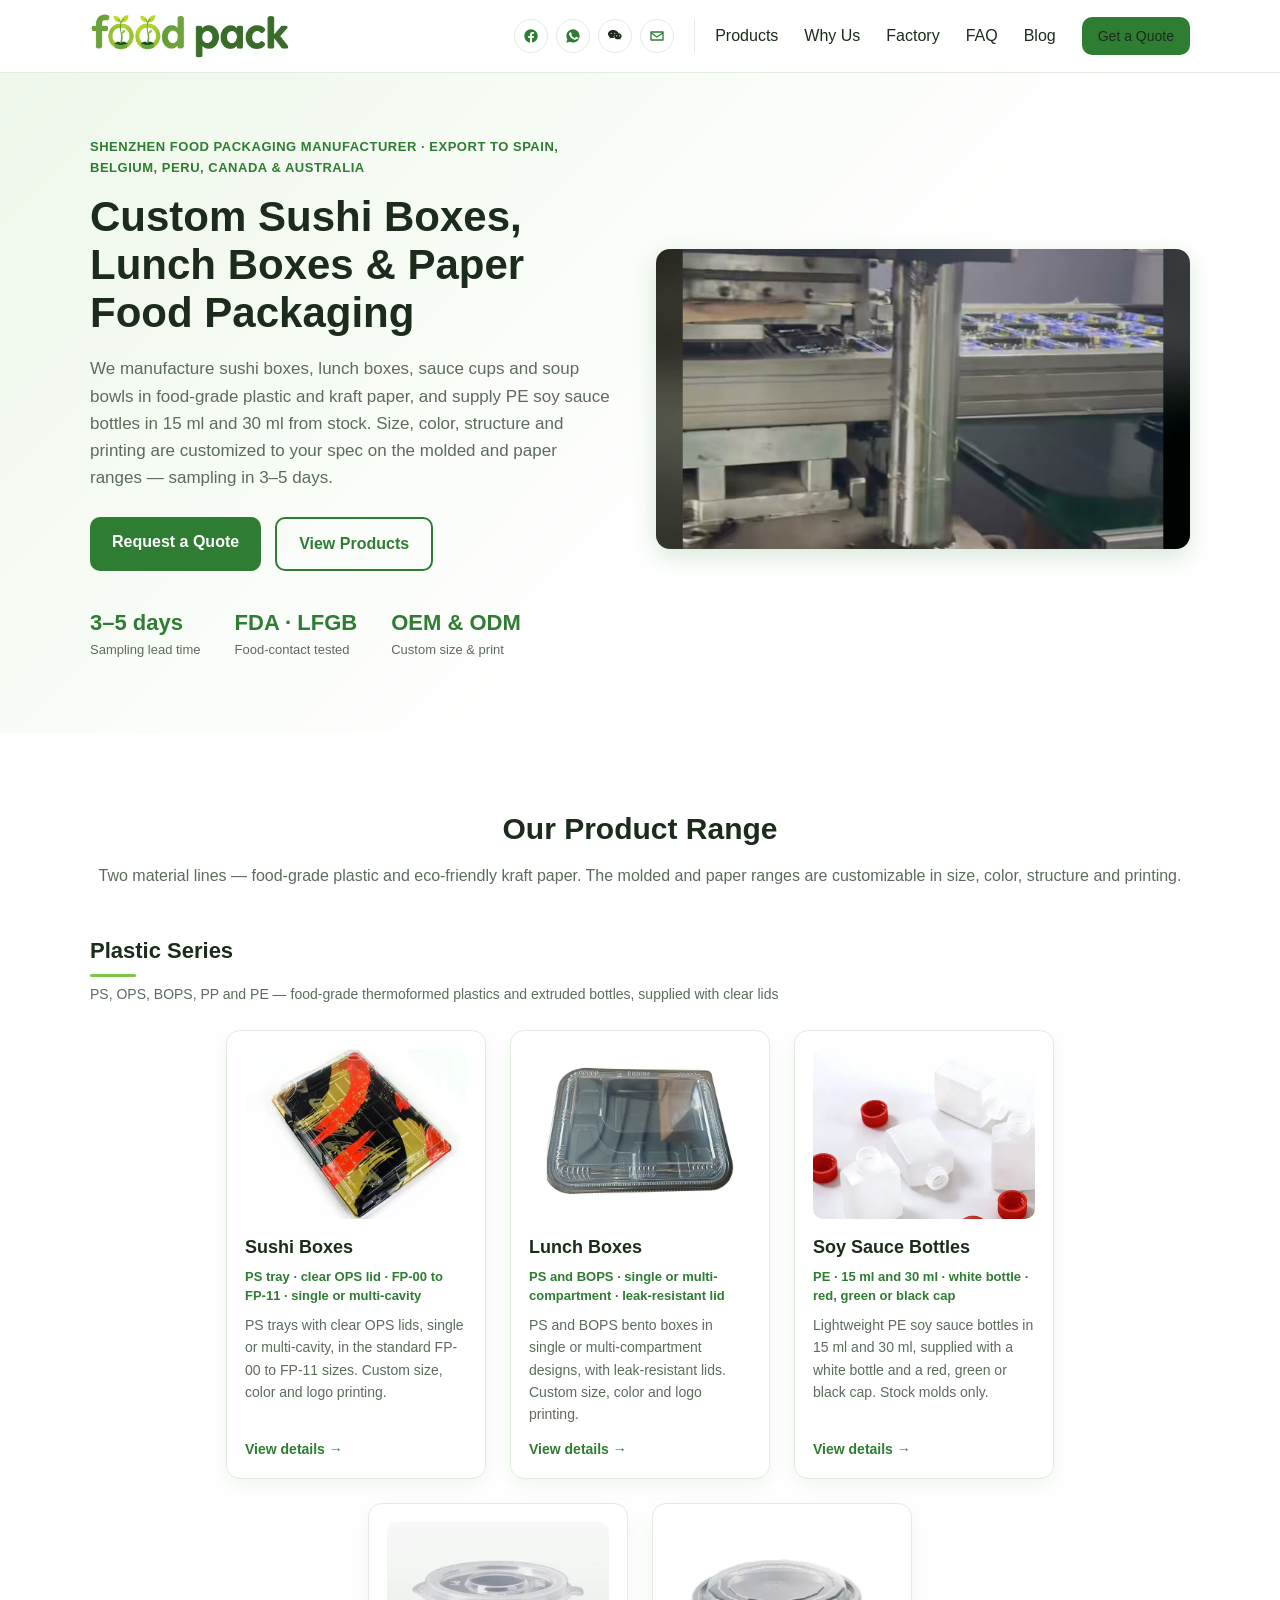
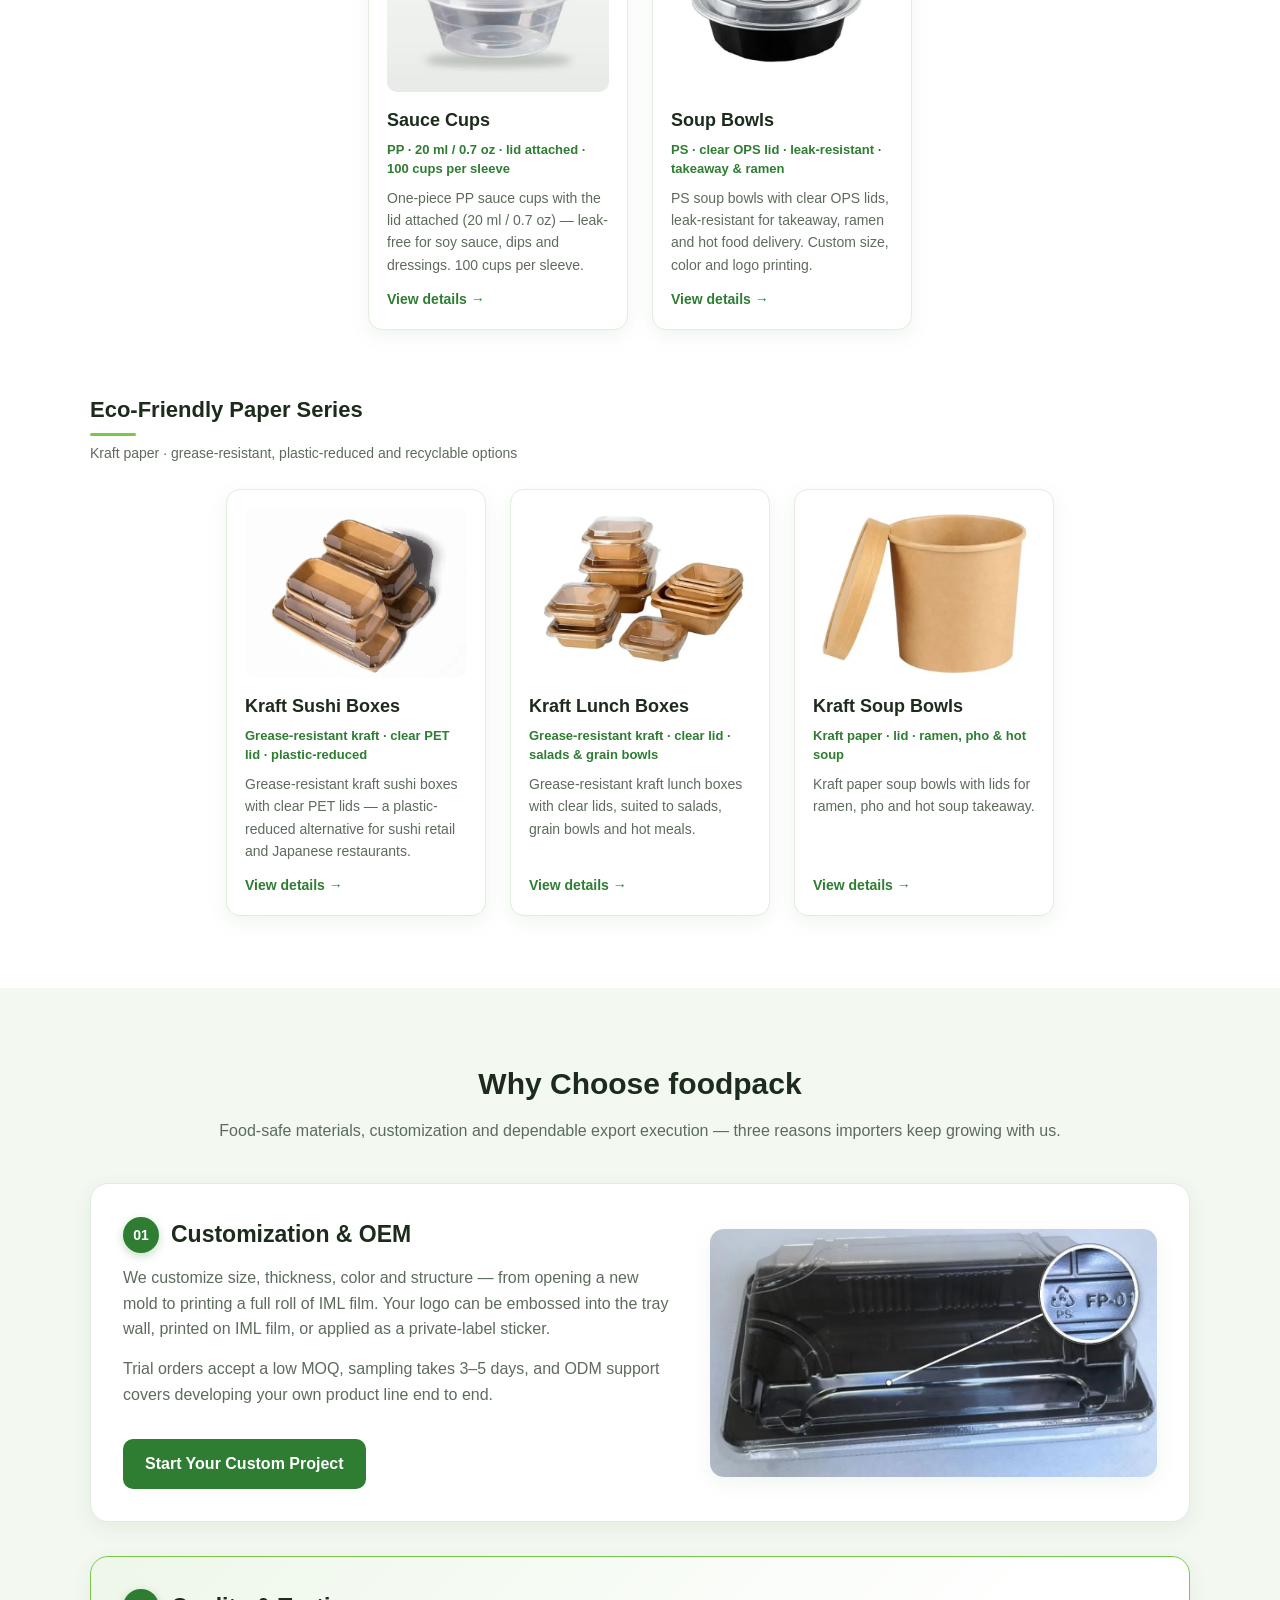
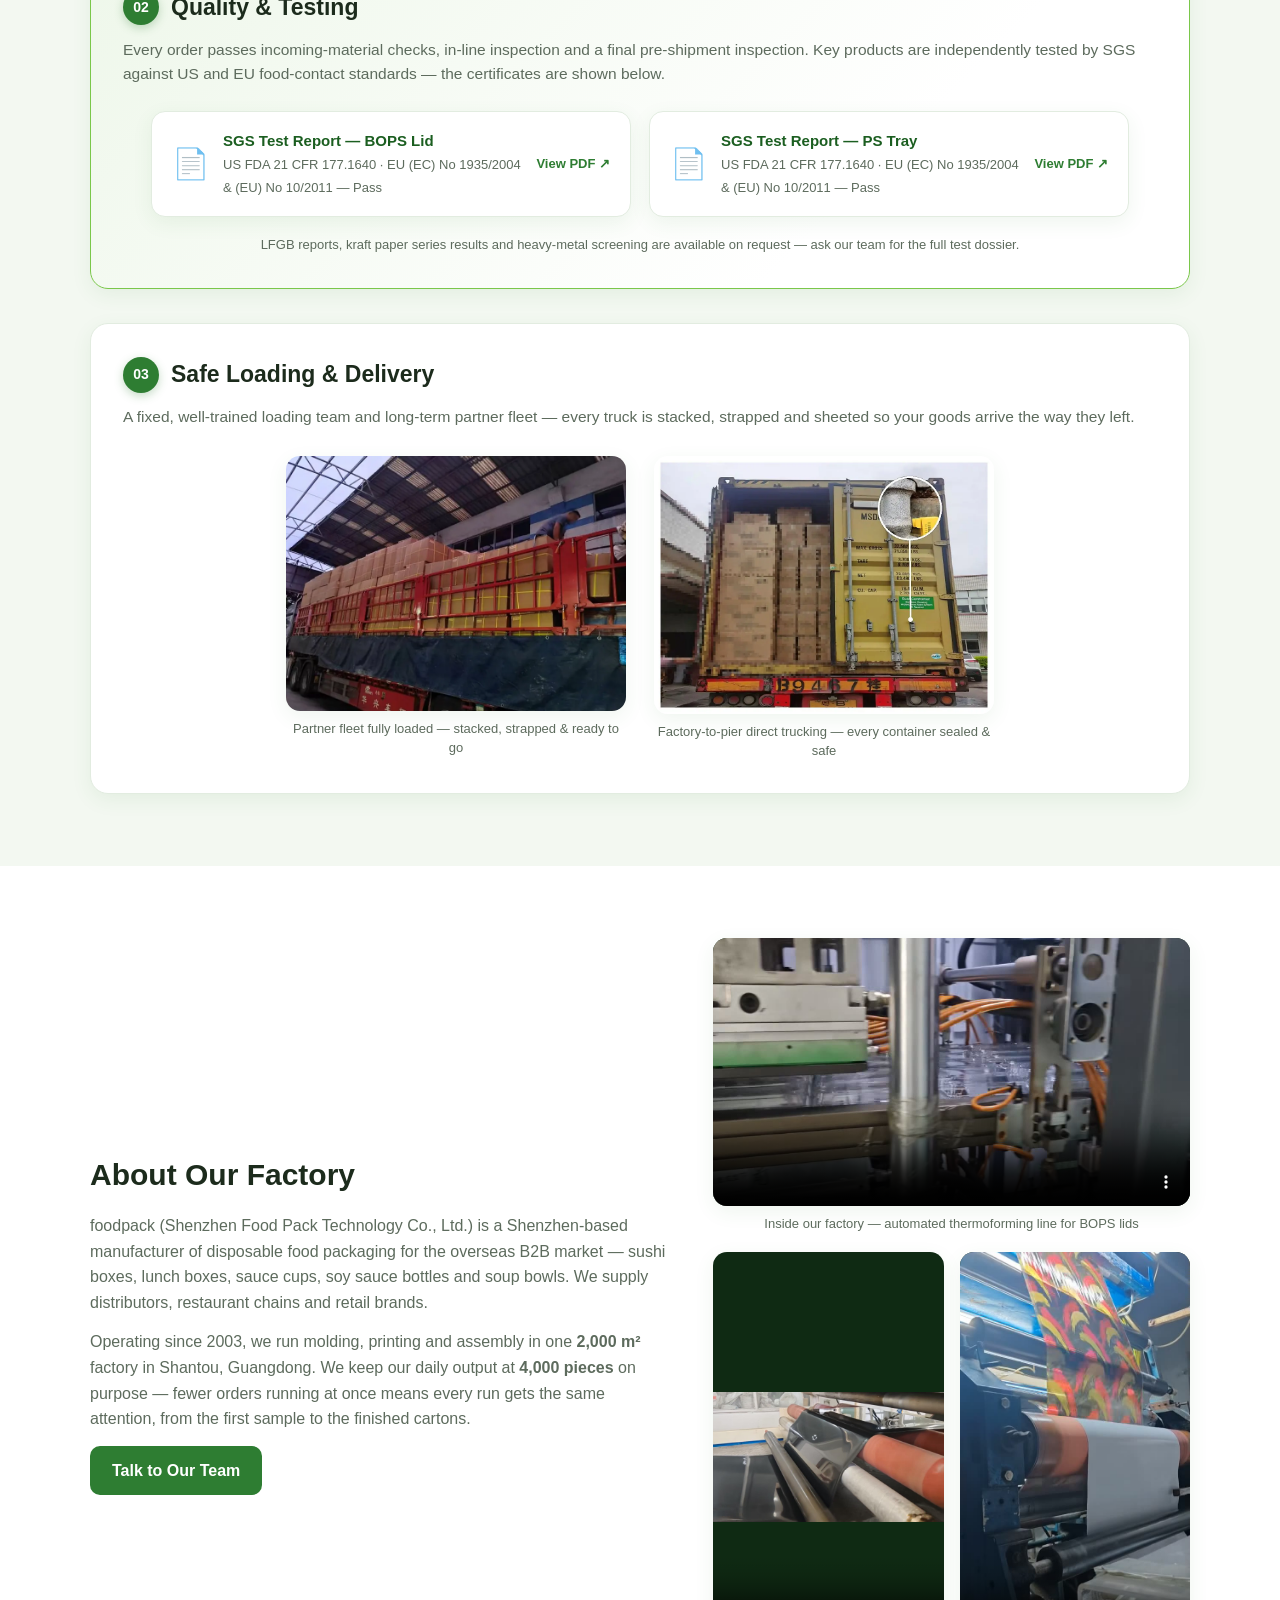
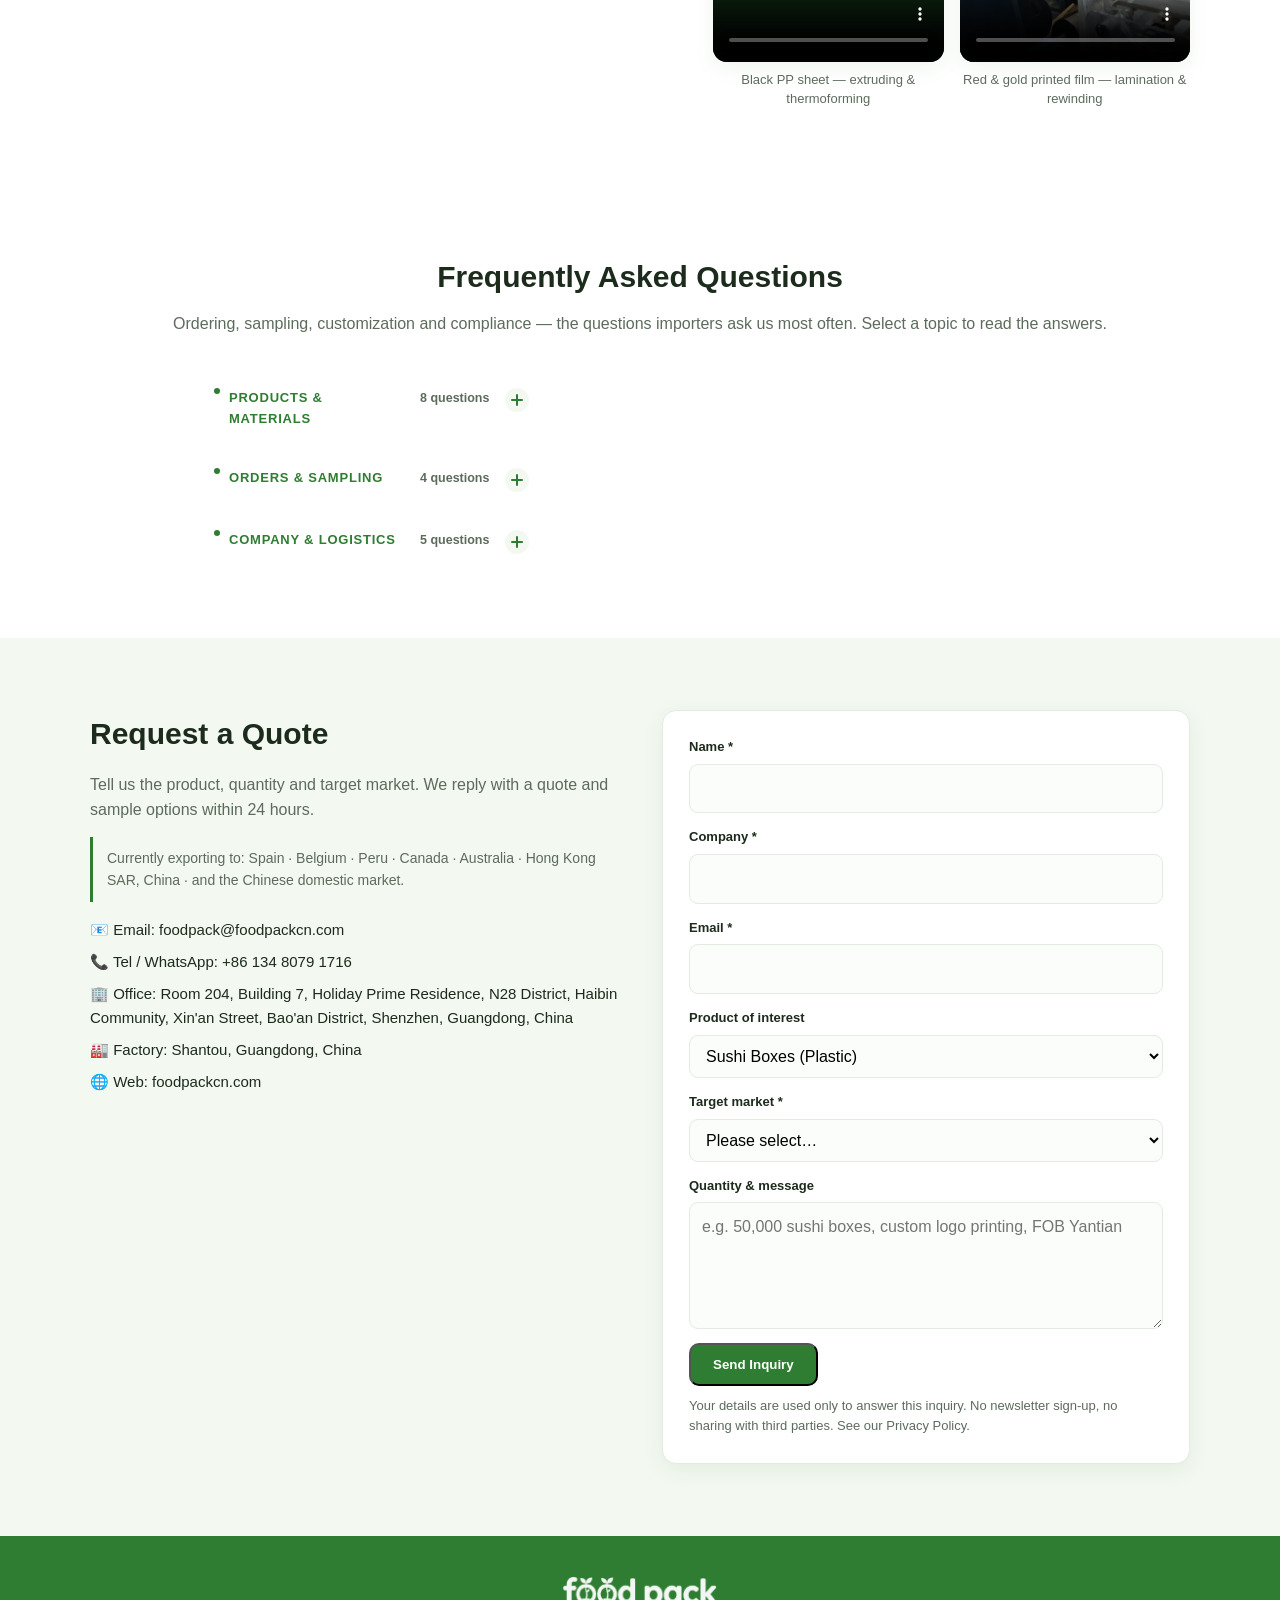
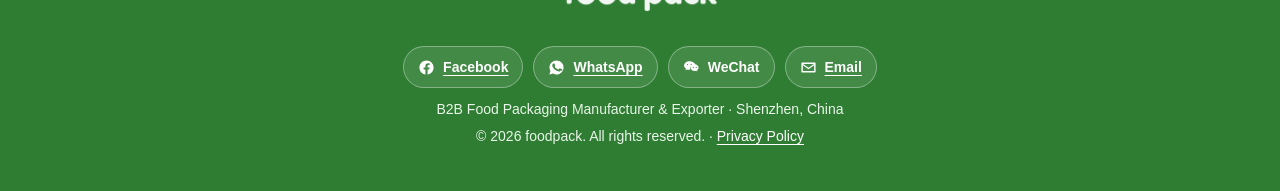
==== index.html @ 9085f02e "audit fixes: American spelling, WebP + compressed assets, privacy policy, form target market, produc" ====
<!DOCTYPE html>
<html lang="en" data-page-node-id="mFNBOPYJfn9AD3pWPYR58X">
<head data-page-node-id="HoqtZUiYs5kj8AF2D5N1st">
  <meta charset="UTF-8" data-page-node-id="Eq6AuMrgHAkro0cGM2WiQe">
  <meta name="viewport" content="width=device-width, initial-scale=1.0" data-page-node-id="EBPMY4IJ0PDxp19UbrSjZT">
  <title>foodpack — Sushi Boxes &amp; Lunch Boxes Manufacturer | Shenzhen</title>
  <meta name="description" content="Sushi boxes, kraft lunch boxes, sauce cups, soy sauce bottles and soup bowls from Shenzhen. FDA &amp; LFGB tested, OEM custom printing, 3-5 day sampling. Shipped to Spain, Belgium, Peru, Canada, Australia." data-page-node-id="vIxXQgZTzULaEhdKBge1pR">
  <meta name="keywords" content="sushi boxes manufacturer, kraft sushi boxes, lunch boxes supplier, bento boxes, eco-friendly paper packaging, custom food packaging, OEM food packaging, Shenzhen food packaging manufacturer, sauce cups, soy sauce bottles, soup bowls, disposable food containers" data-page-node-id="yhZ7C17vtFmd58Pn4LfxuJ">
  <link rel="canonical" href="https://foodpackcn.com/" data-page-node-id="WvLv331YBpY25khzeM37gA">
  <meta property="og:type" content="website" data-page-node-id="Ehgjqho2lH1zH9KXM7OUZE">
  <meta property="og:title" content="foodpack — Sushi Boxes &amp; Lunch Boxes Manufacturer | Shenzhen" data-page-node-id="3nTPxtJ5EOARC1U06PixEo">
  <meta property="og:description" content="Custom sushi boxes, kraft lunch boxes and paper soup bowls. FDA &amp; LFGB tested, OEM/ODM supported, shipped to Spain, Belgium, Peru, Canada and Australia." data-page-node-id="w3EZ62GMDjbjyBB2CtmiAZ">
  <meta property="og:url" content="https://foodpackcn.com/" data-page-node-id="0rXUhHuV0loew4dHCIQo7c">
  <meta property="og:image" content="https://foodpackcn.com/assets/video/sushi-box-thermoforming-line-poster.jpg" data-page-node-id="FEH3fMN7EKMt0m9H0vaPZh">
  <meta name="twitter:card" content="summary_large_image" data-page-node-id="G6cl6uKxjj9yinHfOSL4J2">
  <link rel="icon" type="image/svg+xml" href="assets/favicon.svg?v=3" data-page-node-id="RbkXigPzSN0StnpjQDALNo">
  <link rel="icon" type="image/png" sizes="32x32" href="/assets/icons/icon-32.png">
  <link rel="icon" type="image/png" sizes="16x16" href="/assets/icons/icon-16.png">
  <link rel="apple-touch-icon" sizes="180x180" href="/assets/icons/apple-touch-icon.png">
  <link rel="manifest" href="/site.webmanifest">
  <meta name="theme-color" content="#2E7D32">
  <link rel="stylesheet" href="css/styles.css?v=4" data-page-node-id="Z5T8rny8GyIHO56MVBGxQA">
  <script type="application/ld+json">
  {
    "@context": "https://schema.org",
    "@type": "Organization",
    "@id": "https://foodpackcn.com/#organization",
    "name": "foodpack — Shenzhen Food Pack Technology Co., Ltd.",
    "alternateName": "Shenzhen Food Pack Technology",
    "url": "https://foodpackcn.com/",
    "logo": "https://foodpackcn.com/assets/logo-wordmark-alpha.png",
    "telephone": "+86-134-8079-1716",
    "email": "foodpack@foodpackcn.com",
    "foundingDate": "2003",
    "description": "Manufacturer and exporter of sushi boxes, lunch boxes, sauce cups, soy sauce bottles and soup bowls in plastic and kraft paper, with OEM and ODM customization.",
    "address": {
      "@type": "PostalAddress",
      "streetAddress": "Room 204, Building 7, Holiday Prime Residence, N28 District, Haibin Community, Xin'an Street, Bao'an District",
      "addressLocality": "Shenzhen",
      "addressRegion": "Guangdong",
      "addressCountry": "CN"
    },
    "areaServed": [
      {"@type": "Country", "name": "Spain"},
      {"@type": "Country", "name": "Belgium"},
      {"@type": "Country", "name": "Peru"},
      {"@type": "Country", "name": "Canada"},
      {"@type": "Country", "name": "Australia"},
      {"@type": "AdministrativeArea", "name": "Hong Kong SAR, China"},
      {"@type": "Country", "name": "China (domestic market)"}
    ],
    "knowsAbout": [
      "sushi boxes", "kraft lunch boxes", "bento boxes", "sauce cups",
      "soy sauce bottles", "soup bowls", "eco-friendly paper packaging",
      "custom food packaging", "OEM food packaging",
      "PS OPS BOPS PP PE food-grade plastics", "thermoforming", "IML film printing",
      "grease-resistant kraft paper", "FDA 21 CFR 177.1640", "EU Regulation 1935/2004",
      "LFGB food-contact testing", "SGS food contact testing",
      "FOB Yantian", "T/T payment terms", "disposable food containers"
    ]
  }
  </script>
  <script type="application/ld+json">
  {
    "@context": "https://schema.org",
    "@graph": [
      {
        "@type": "WebSite",
        "@id": "https://foodpackcn.com/#website",
        "url": "https://foodpackcn.com/",
        "name": "foodpack — Shenzhen Food Pack Technology Co., Ltd.",
        "publisher": { "@id": "https://foodpackcn.com/#organization" },
        "inLanguage": "en"
      },
      {
        "@type": ["Product", "ItemPage"],
        "@id": "https://foodpackcn.com/#sushi-boxes",
        "name": "Sushi Boxes",
        "alternateName": "Plastic sushi boxes with OPS lid",
        "description": "PS trays with clear OPS lids, single or multi-cavity, in the standard FP-00 to FP-11 sizes. Custom size, color and logo printing.",
        "sku": "FP-SBX",
        "material": "PS, OPS",
        "image": "https://foodpackcn.com/assets/products/sushi-box.jpg",
        "url": "https://foodpackcn.com/products/sushi-boxes.html",
        "brand": { "@type": "Brand", "name": "foodpack" },
        "manufacturer": { "@type": "Organization", "name": "Shenzhen Food Pack Technology Co., Ltd." },
        "category": "Disposable food containers",
        "address": { "@type": "PostalAddress", "addressCountry": "CN", "addressLocality": "Shenzhen" },
        "offers": {
          "@type": "Offer",
          "priceCurrency": "USD",
          "availability": "https://schema.org/InStock",
          "url": "https://foodpackcn.com/#contact",
          "seller": { "@id": "https://foodpackcn.com/#organization" }
        }
      },
      {
        "@type": ["Product", "ItemPage"],
        "@id": "https://foodpackcn.com/#lunch-boxes",
        "name": "Lunch Boxes",
        "alternateName": "Plastic bento lunch boxes",
        "description": "PS and BOPS bento boxes in single or multi-compartment designs, with leak-resistant lids. Custom size, color and logo printing.",
        "sku": "FP-LBX",
        "material": "PS, BOPS",
        "image": "https://foodpackcn.com/assets/products/lunch-box.jpg",
        "url": "https://foodpackcn.com/products/lunch-boxes.html",
        "brand": { "@type": "Brand", "name": "foodpack" },
        "manufacturer": { "@type": "Organization", "name": "Shenzhen Food Pack Technology Co., Ltd." },
        "category": "Disposable food containers",
        "offers": {
          "@type": "Offer",
          "priceCurrency": "USD",
          "availability": "https://schema.org/InStock",
          "url": "https://foodpackcn.com/#contact",
          "seller": { "@id": "https://foodpackcn.com/#organization" }
        }
      },
      {
        "@type": ["Product", "ItemPage"],
        "@id": "https://foodpackcn.com/#soy-sauce-bottles",
        "name": "Soy Sauce Bottles",
        "description": "Lightweight PE soy sauce bottles in 15 ml and 30 ml, supplied with a white bottle and a red, green or black cap. Stock molds only.",
        "sku": "FP-SSB",
        "material": "PE",
        "image": "https://foodpackcn.com/assets/products/soy-sauce-bottle.jpg",
        "url": "https://foodpackcn.com/products/soy-sauce-bottles.html",
        "brand": { "@type": "Brand", "name": "foodpack" },
        "manufacturer": { "@type": "Organization", "name": "Shenzhen Food Pack Technology Co., Ltd." },
        "category": "Sauce and condiment packaging",
        "offers": {
          "@type": "Offer",
          "priceCurrency": "USD",
          "availability": "https://schema.org/InStock",
          "url": "https://foodpackcn.com/#contact",
          "seller": { "@id": "https://foodpackcn.com/#organization" }
        }
      },
      {
        "@type": ["Product", "ItemPage"],
        "@id": "https://foodpackcn.com/#sauce-cups",
        "name": "Sauce Cups",
        "description": "One-piece PP sauce cups with the lid attached (20 ml / 0.7 oz) — leak-free for soy sauce, dips and dressings. 100 cups per sleeve.",
        "sku": "FP-SCU",
        "material": "PP",
        "image": "https://foodpackcn.com/assets/products/sauce-cup.jpg",
        "url": "https://foodpackcn.com/products/sauce-cups.html",
        "brand": { "@type": "Brand", "name": "foodpack" },
        "manufacturer": { "@type": "Organization", "name": "Shenzhen Food Pack Technology Co., Ltd." },
        "category": "Sauce and condiment packaging",
        "offers": {
          "@type": "Offer",
          "priceCurrency": "USD",
          "availability": "https://schema.org/InStock",
          "url": "https://foodpackcn.com/#contact",
          "seller": { "@id": "https://foodpackcn.com/#organization" }
        }
      },
      {
        "@type": ["Product", "ItemPage"],
        "@id": "https://foodpackcn.com/#soup-bowls",
        "name": "Soup Bowls",
        "alternateName": "Plastic soup bowls with OPS lid",
        "description": "PS soup bowls with clear OPS lids, leak-resistant for takeaway, ramen and hot food delivery. Custom size, color and logo printing.",
        "sku": "FP-SBW",
        "material": "PS, OPS",
        "image": "https://foodpackcn.com/assets/products/soup-bowl.jpg",
        "url": "https://foodpackcn.com/products/soup-bowls.html",
        "brand": { "@type": "Brand", "name": "foodpack" },
        "manufacturer": { "@type": "Organization", "name": "Shenzhen Food Pack Technology Co., Ltd." },
        "category": "Disposable food containers",
        "offers": {
          "@type": "Offer",
          "priceCurrency": "USD",
          "availability": "https://schema.org/InStock",
          "url": "https://foodpackcn.com/#contact",
          "seller": { "@id": "https://foodpackcn.com/#organization" }
        }
      },
      {
        "@type": ["Product", "ItemPage"],
        "@id": "https://foodpackcn.com/#kraft-sushi-boxes",
        "name": "Kraft Sushi Boxes",
        "description": "Grease-resistant kraft sushi boxes with clear PET lids — a plastic-reduced alternative for sushi retail and Japanese restaurants.",
        "sku": "FP-KSB",
        "material": "Grease-resistant kraft paper, PET lid",
        "image": "https://foodpackcn.com/assets/products/kraft-sushi-box.jpg",
        "url": "https://foodpackcn.com/products/kraft-sushi-boxes.html",
        "brand": { "@type": "Brand", "name": "foodpack" },
        "manufacturer": { "@type": "Organization", "name": "Shenzhen Food Pack Technology Co., Ltd." },
        "category": "Disposable food containers",
        "offers": {
          "@type": "Offer",
          "priceCurrency": "USD",
          "availability": "https://schema.org/InStock",
          "url": "https://foodpackcn.com/#contact",
          "seller": { "@id": "https://foodpackcn.com/#organization" }
        }
      },
      {
        "@type": ["Product", "ItemPage"],
        "@id": "https://foodpackcn.com/#kraft-lunch-boxes",
        "name": "Kraft Lunch Boxes",
        "alternateName": "Kraft bento lunch boxes",
        "description": "Grease-resistant kraft lunch boxes with clear lids, suited to salads, grain bowls and hot meals.",
        "sku": "FP-KLB",
        "material": "Grease-resistant kraft paper",
        "image": "https://foodpackcn.com/assets/products/kraft-lunch-box.jpg",
        "url": "https://foodpackcn.com/products/kraft-lunch-boxes.html",
        "brand": { "@type": "Brand", "name": "foodpack" },
        "manufacturer": { "@type": "Organization", "name": "Shenzhen Food Pack Technology Co., Ltd." },
        "category": "Disposable food containers",
        "offers": {
          "@type": "Offer",
          "priceCurrency": "USD",
          "availability": "https://schema.org/InStock",
          "url": "https://foodpackcn.com/#contact",
          "seller": { "@id": "https://foodpackcn.com/#organization" }
        }
      },
      {
        "@type": ["Product", "ItemPage"],
        "@id": "https://foodpackcn.com/#kraft-soup-bowls",
        "name": "Kraft Soup Bowls",
        "description": "Kraft paper soup bowls with lids for ramen, pho and hot soup takeaway.",
        "sku": "FP-KBW",
        "material": "Grease-resistant kraft paper",
        "image": "https://foodpackcn.com/assets/products/soup-bowl-kraft.jpg",
        "url": "https://foodpackcn.com/products/kraft-soup-bowls.html",
        "brand": { "@type": "Brand", "name": "foodpack" },
        "manufacturer": { "@type": "Organization", "name": "Shenzhen Food Pack Technology Co., Ltd." },
        "category": "Disposable food containers",
        "offers": {
          "@type": "Offer",
          "priceCurrency": "USD",
          "availability": "https://schema.org/InStock",
          "url": "https://foodpackcn.com/#contact",
          "seller": { "@id": "https://foodpackcn.com/#organization" }
        }
      },
      {
        "@type": "VideoObject",
        "@id": "https://foodpackcn.com/#factory-video",
        "name": "Sushi box production line — thermoforming to printed boxes",
        "description": "Inside the foodpack plant in Shenzhen: PS sheet is thermoformed into sushi trays on the production line, then printed and finished into lidded sushi boxes ready for export packing.",
        "thumbnailUrl": ["https://foodpackcn.com/assets/video/sushi-box-thermoforming-line-poster.jpg"],
        "uploadDate": "2026-10-11",
        "duration": "PT22.5S",
        "contentUrl": "https://foodpackcn.com/assets/video/sushi-box-thermoforming-line.mp4",
        "encodingFormat": "video/mp4",
        "publisher": { "@id": "https://foodpackcn.com/#organization" },
        "inLanguage": "en"
      }
    ]
  }
  </script>
  <script type="application/ld+json">  {
    "@context": "https://schema.org",
    "@type": "FAQPage",
    "mainEntity": [
      {
        "@type": "Question",
        "name": "Which food-contact certifications do your products pass?",
        "acceptedAnswer": {
          "@type": "Answer",
          "text": "Key products are tested by SGS against US FDA 21 CFR 177.1640 and EU Regulation (EC) No 1935/2004 with (EU) No 10/2011 — all reports are Pass. LFGB reports for the paper series and heavy-metal screening are available on request."
        }
      },
      {
        "@type": "Question",
        "name": "Which materials do you use, and are they food-safe?",
        "acceptedAnswer": {
          "@type": "Answer",
          "text": "Food-grade plastics: PS with clear OPS lids for sushi boxes and soup bowls, PS and BOPS for lunch boxes, PP for sauce cups, and PE for soy sauce bottles. The paper series uses grease-resistant kraft paper. Every batch passes incoming-material checks, in-line inspection and a pre-shipment inspection."
        }
      },
      {
        "@type": "Question",
        "name": "Are the kraft paper products really grease resistant?",
        "acceptedAnswer": {
          "@type": "Answer",
          "text": "The kraft paper used in our sushi boxes, lunch boxes and soup bowls carries a food-contact grease-resistant coating, so it handles oily and hot food far better than uncoated paper. For very greasy items such as fried food, tell us the application and we will recommend the right grade and thickness."
        }
      },
      {
        "@type": "Question",
        "name": "What is the difference between PS, OPS, BOPS, PP and PE?",
        "acceptedAnswer": {
          "@type": "Answer",
          "text": "Each grade is chosen for a different part of the product. PS forms the trays and soup bowls. OPS is used for the clear lids. BOPS is specified on lunch box trays. PP is injection-molded into the sauce cups. PE is extruded into the soy sauce bottles. All five are food-grade plastics, and the mix is fixed per product so the tray, lid and bottle stay compatible on the filling line."
        }
      },
      {
        "@type": "Question",
        "name": "Which material is best for greasy or oily food?",
        "acceptedAnswer": {
          "@type": "Answer",
          "text": "For oily or hot food the grease-resistant kraft series is the better choice — the kraft carries a food-contact grease-resistant coating. Dry and cold items such as sushi and cut fruit work well in PS trays with clear OPS lids. For fried food, tell us the application and we will recommend the right grade and thickness rather than guess."
        }
      },
      {
        "@type": "Question",
        "name": "Do the kraft paper products pass LFGB testing?",
        "acceptedAnswer": {
          "@type": "Answer",
          "text": "The kraft paper series is tested under LFGB, and the reports are available on request together with heavy-metal screening and the full test dossier. The SGS reports published on this page cover the molded range against FDA 21 CFR 177.1640 and EU 1935/2004 with (EU) No 10/2011 — both Pass."
        }
      },
      {
        "@type": "Question",
        "name": "Can the containers go in a microwave, oven or freezer?",
        "acceptedAnswer": {
          "@type": "Answer",
          "text": "Not every grade is rated for every condition, and we would rather confirm than guess. Tell us whether the container has to go in a microwave, a freezer or a conventional oven, and at what temperature and duration, and our team will specify a suitable grade and confirm it in writing before you place an order."
        }
      },
      {
        "@type": "Question",
        "name": "Do you offer a plastic-reduced or recyclable option?",
        "acceptedAnswer": {
          "@type": "Answer",
          "text": "Yes. The eco-friendly paper series is the plastic-reduced line: grease-resistant kraft sushi boxes, lunch boxes and soup bowls, supplied with clear PET or kraft lids. It is aimed at retailers and restaurant groups phasing out bare plastic trays. Ask us for the recycling declaration and the material breakdown for each item."
        }
      },
      {
        "@type": "Question",
        "name": "Can you customize size, color, structure and printing?",
        "acceptedAnswer": {
          "@type": "Answer",
          "text": "Yes — OEM and ODM are both supported. We customize dimensions, cavity structure, thickness, color and printing. Your logo can be embossed into the tray wall, printed on IML film, or applied as a private-label sticker."
        }
      },
      {
        "@type": "Question",
        "name": "What is the minimum order quantity?",
        "acceptedAnswer": {
          "@type": "Answer",
          "text": "MOQ depends on the mold and the print method. Trial orders are accepted at a low MOQ — send us the product spec and your target quantity and we will confirm the exact figure for each item."
        }
      },
      {
        "@type": "Question",
        "name": "How long does sampling take, and what does tooling cost?",
        "acceptedAnswer": {
          "@type": "Answer",
          "text": "Sampling takes 3–5 days. Send us drawings, reference samples or photos of the product you have in mind; our engineering team will quote the tooling cost before we start cutting tooling."
        }
      },
      {
        "@type": "Question",
        "name": "How do I get a quote?",
        "acceptedAnswer": {
          "@type": "Answer",
          "text": "Send the product name, quantity and target market through the form below, or email foodpack@foodpackcn.com / WhatsApp +86 134 8079 1716. We reply with pricing and sample options within 24 hours."
        }
      },
      {
        "@type": "Question",
        "name": "Are you a manufacturer or a trading company?",
        "acceptedAnswer": {
          "@type": "Answer",
          "text": "We are a manufacturer. Shenzhen Food Pack Technology Co., Ltd. runs molding, printing and assembly in its own factory in Shantou, Guangdong, and exports directly to distributors, restaurant chains and retail brands from its office in Bao'an District, Shenzhen."
        }
      },
      {
        "@type": "Question",
        "name": "Which countries do you export to?",
        "acceptedAnswer": {
          "@type": "Answer",
          "text": "We currently export to Spain, Belgium, Peru, Canada, Australia, Hong Kong SAR (China) and the Chinese domestic market. Documents such as packing lists, certificates of origin and inspection reports are prepared for every shipment."
        }
      },
      {
        "@type": "Question",
        "name": "What are your payment and shipping terms?",
        "acceptedAnswer": {
          "@type": "Answer",
          "text": "Payment is by T/T bank transfer only — 30% deposit, 70% balance before shipment. We quote FOB Yantian, and loading is handled by a fixed, trained team with a long-term partner fleet. Full bank details are issued with your proforma invoice."
        }
      },
      {
        "@type": "Question",
        "name": "What is your daily production capacity?",
        "acceptedAnswer": {
          "@type": "Answer",
          "text": "Our factory in Shantou, Guangdong runs at 4,000 pieces per day across molding, printing and assembly. We schedule to that figure deliberately so each order is checked rather than pushed through — send us your target quantity and quantity split and we will confirm the production schedule before you place the order."
        }
      },
      {
        "@type": "Question",
        "name": "How long has the factory been running, and where is it located?",
        "acceptedAnswer": {
          "@type": "Answer",
          "text": "Shenzhen Food Pack Technology Co., Ltd. has been manufacturing disposable food packaging since 2003 and occupies a 2,000 m² factory site in Shantou, Guangdong. Molding, printing and assembly all run on site, so you can audit the line in person before ordering."
        }
      }
    ]
  }</script>
</head>
<body data-page-node-id="NWFcd1W5o8hJKyb4BqGYPU">

  <!-- ===== Header / Nav ===== -->
  <header class="site-header" data-page-node-id="6t2fn1LxkG1hagHGvBwZIE">
    <div class="container nav" data-page-node-id="8YLmdU2njMiJpVwlIU58IJ">
      <a class="brand" href="#top" tabindex="0" role="link" data-page-node-id="KWrR9gE2Zm7Eimo082p6co">
        <img src="assets/logo-wordmark-trim.png" alt="food pack" class="brand-logo" data-page-node-id="2QbFd7jPn9LsUAe2KYW9r7">
      </a>
      <div class="nav-right" data-page-node-id="VCvD4qkdQqtB6rXdPap4Eq">
        <div class="nav-social" aria-label="Direct contact channels" data-page-node-id="Y38hVBrHx74fvEi8gBt7Hg">
          <a class="nav-ic" href="https://www.facebook.com/" target="_blank" rel="noopener" aria-label="foodpack on Facebook" title="Facebook" data-page-node-id="WebiVdcG9jYgJU0UR8LsDS">
            <svg viewBox="0 0 24 24" fill="currentColor" aria-hidden="true" data-page-node-id="gLDBsodZ6OQL0Q6P4YYFWy"><path d="M22 12.06C22 6.5 17.52 2 12 2S2 6.5 2 12.06C2 17.08 5.66 21.24 10.44 22v-7.03H7.9v-2.91h2.54V9.85c0-2.52 1.49-3.91 3.77-3.91 1.1 0 2.24.2 2.24.2v2.46h-1.26c-1.24 0-1.63.78-1.63 1.57v1.89h2.78l-.45 2.91h-2.33V22C18.34 21.24 22 17.08 22 12.06z" data-page-node-id="oqWkGyMpCJqx1ngzSnEerH"/></svg>
          </a>
          <a class="nav-ic" href="https://wa.me/8613480171716" target="_blank" rel="noopener" aria-label="Chat on WhatsApp" title="WhatsApp: +86 134 8079 1716" data-page-node-id="EEGFNP0mkwaE2SO4GdQ6Kq">
            <svg viewBox="0 0 24 24" fill="currentColor" aria-hidden="true" data-page-node-id="j3HjQ3iDUPrcBfom47XEAE"><path d="M12.04 2C6.58 2 2.13 6.45 2.13 11.91c0 1.75.46 3.45 1.32 4.95L2 22l5.25-1.38a9.9 9.9 0 0 0 4.79 1.22h.01c5.46 0 9.91-4.45 9.91-9.91A9.86 9.86 0 0 0 12.04 2zm5.8 14.09c-.25.7-1.43 1.33-1.97 1.39-.54.06-1.05.25-3.53-.74-2.99-1.19-4.87-4.31-5.02-4.51-.15-.2-1.2-1.62-1.2-3.09 0-1.47.77-2.19 1.04-2.49.27-.3.59-.37.79-.37h.56c.18 0 .43-.07.67.51.25.62.84 2.12.91 2.28.07.16.12.34.02.54-.1.2-.17.32-.34.51-.17.19-.36.42-.16.78.2.36.87 1.44 1.87 2.33 1.29 1.15 2.37 1.51 2.72 1.69.35.18.55.15.76-.09.21-.24.91-1.06 1.16-1.42.25-.36.5-.3.84-.18.34.12 2.16 1.02 2.53 1.2.37.18.62.27.71.42.09.15.09.87-.16 1.57z" data-page-node-id="KzvWilzYvEGnXHhW9kNKNU"/></svg>
          </a>
          <button type="button" class="nav-ic nav-ic-wechat" aria-label="WeChat contact — show QR code" title="WeChat: wxid_8398574091012" data-wechat-open data-page-node-id="VTNrOwlF9JHxBbIdkR3HPq">
            <svg viewBox="0 0 24 24" fill="currentColor" aria-hidden="true" data-page-node-id="cTaQJYuOqm319CGigUEEPG"><path d="M9 3C4.86 3 1.5 5.8 1.5 9.1c0 1.87 1.06 3.53 2.72 4.63l-.7 2.2 2.5-1.28c.86.24 1.77.37 2.72.37.55 0 1.08-.05 1.58-.15a5.4 5.4 0 0 1-.24-1.6c0-3.2 3.05-5.8 6.8-5.8h.6C16.6 5.4 13 3 9 3zm-2.6 4a.9.9 0 1 1 0 1.8.9.9 0 0 1 0-1.8zm5.2 0a.9.9 0 1 1 0 1.8.9.9 0 0 1 0-1.8zM22 12.2c0-2.6-2.53-4.7-5.65-4.7s-5.65 2.1-5.65 4.7 2.53 4.7 5.65 4.7c.72 0 1.4-.1 2.04-.29l2.06 1.06-.57-1.79c1.42-.98 2.22-2.45 2.22-4.17zm-7.5-1.3a.85.85 0 1 1 0 1.7.85.85 0 0 1 0-1.7zm4.2 0a.85.85 0 1 1 0 1.7.85.85 0 0 1 0-1.7z" data-page-node-id="ngBeaZYvV2owYu52zkHDS8"/></svg>
          </button>
          <a class="nav-ic" href="mailto:foodpack@foodpackcn.com" aria-label="Send us an email" title="Email: foodpack@foodpackcn.com" data-page-node-id="4ZQNZ0hw6DR3TftnZVXEaY">
            <svg viewBox="0 0 24 24" fill="currentColor" aria-hidden="true" data-page-node-id="eZWzajQyxTKcDr240aRAcB"><path d="M3 5h18a1 1 0 0 1 1 1v12a1 1 0 0 1-1 1H3a1 1 0 0 1-1-1V6a1 1 0 0 1 1-1zm1.4 2L12 12.2 19.6 7H4.4zM4 8.9V17h16V8.9l-8 5.6-8-5.6z" data-page-node-id="Hl2RWLPafZfJwLFLgVY47C"/></svg>
          </a>
        </div>
        <nav class="nav-links" id="navLinks" aria-label="Main" data-page-node-id="5YPJ7u5yIdXlFLy7FZ4RXd">
        <a href="#products" data-page-node-id="Jch4RKOOBurfsCCfRx8nAX">Products</a>
        <a href="#why" data-page-node-id="0Omh8M7od5EAgnn9WpqT1Y">Why Us</a>
        <a href="#about" data-page-node-id="2mSdjVmB2j5UF9wDNoYsG6">Factory</a>
        <a href="#faq" data-page-node-id="axs5YhuCf2jtr38XVHeKI2">FAQ</a>
        <a href="blog/index.html" data-page-node-id="BlogNavLinkNode01">Blog</a>
        <a href="#contact" class="btn btn-small" data-page-node-id="3sf4xh95sGEk6kEUBFGfeW">Get a Quote</a>
        </nav>
      </div>
      <button class="nav-toggle" id="navToggle" aria-label="Menu" aria-expanded="false" data-page-node-id="n8CdPo3StDOxqVZzPmXAiy">☰</button>
    </div>
  </header>

  <!-- ===== Hero ===== -->
  <section class="hero" id="top" data-page-node-id="nQtc3tdNDXlyto4197aPvQ">
    <div class="container hero-inner" data-page-node-id="Yr4WL1iSw5naZOsbzBGx0G">
      <div class="hero-text" data-page-node-id="FaeAETjElROxmNxODdmocU">
        <p class="eyebrow" data-page-node-id="ONzEQLmdDp5KJDOPjS2Q9r">Shenzhen Food Packaging Manufacturer · Export to Spain, Belgium, Peru, Canada &amp; Australia</p>
        <h1 data-page-node-id="5W5ov19lFdTN2e6ZytlYHW">Custom Sushi Boxes, Lunch Boxes &amp; Paper Food Packaging</h1>
        <p class="lead" data-page-node-id="ofUsOn6ArbHXFJB2OqdA7j">We manufacture sushi boxes, lunch boxes, sauce cups and soup bowls in food-grade plastic and kraft paper, and supply PE soy sauce bottles in 15 ml and 30 ml from stock. Size, color, structure and printing are customized to your spec on the molded and paper ranges — sampling in 3–5 days.</p>
        <div class="hero-cta" data-page-node-id="97tAHjSjWukLgPwTqgaAKD">
          <a href="#contact" class="btn" data-page-node-id="0d0PPGSY8n5H8XcwvQ7zDz">Request a Quote</a>
          <a href="#products" class="btn btn-ghost" data-page-node-id="SQURVPHwaL96bIAcLAnOYE">View Products</a>
        </div>
        <ul class="hero-stats" data-page-node-id="vmZI9mcEm264ytn3akDtqh">
          <li data-page-node-id="I1IBFHXYaguaCFleM7ORO8"><strong data-page-node-id="FqzbGTpTfoqnAuDGbcMz7U">3–5 days</strong><span data-page-node-id="sv1FA2zDPGAGIu42lnDiIK">Sampling lead time</span></li>
          <li data-page-node-id="sJO1iKjmVAzSAswyNekxeh"><strong data-page-node-id="GSpenPbwV7hPUAXNBh6BmF">FDA · LFGB</strong><span data-page-node-id="qVjgf2mAxKJCKwW0HE8egT">Food-contact tested</span></li>
          <li data-page-node-id="38xHpSEd6Y92Qbi9vGciUY"><strong data-page-node-id="2Mqy4HqGb34H9DjYi2QFV0">OEM &amp; ODM</strong><span data-page-node-id="u6iKnSGS8orPRrIEAldMxz">Custom size &amp; print</span></li>
        </ul>
      </div>
        <div class="hero-art" data-page-node-id="xcA88VQdnFkQzBCIb6IErr">
          <figure class="hero-photo" data-page-node-id="C3BBtk08c1KbrlgFzfAftw">
            <video class="hero-video" autoplay muted loop playsinline preload="metadata" poster="assets/video/sushi-box-thermoforming-line-poster.jpg?v=2" aria-label="foodpack sushi box production: thermoforming line first, then the sheet becoming printed finished boxes">
              <source src="assets/video/sushi-box-thermoforming-line.mp4?v=2" type="video/mp4">
            </video>
          </figure>
        </div>
    </div>
  </section>

  <!-- ===== Products ===== -->
  <section class="section" id="products" data-page-node-id="B4v7foGglQP9grvzW9PFTU">
    <div class="container" data-page-node-id="xb5GgFwElBktw0OXXCGvFu">
      <h2 class="section-title" data-page-node-id="hztOqfXMU6eg0x0lKVwDWa">Our Product Range</h2>
      <p class="section-sub" data-page-node-id="dUB0TjGKelQ6FZuI87BqWp">Two material lines — food-grade plastic and eco-friendly kraft paper. The molded and paper ranges are customizable in size, color, structure and printing.</p>
      <div class="product-grid" id="productGrid" data-page-node-id="zTz1QqfjIpXCMhDZ3bnuKg"><!-- cards injected by JS --></div>
    </div>
  </section>

  <!-- ===== Why Choose foodpack ===== -->
  <section class="section section-alt" id="why" data-page-node-id="oYvmMRqfHo7XTgxf6qUz46">
    <div class="container" data-page-node-id="3DdiWkTvu6I6HEtk248vj7">
      <h2 class="section-title" data-page-node-id="kQSFKFtOVGJcDXoBKyDXAc">Why Choose foodpack</h2>
      <p class="section-sub" data-page-node-id="UofD0MCo9OZSQziuYVdxhF">Food-safe materials, customization and dependable export execution — three reasons importers keep growing with us.</p>

      <!-- 01 Customization -->
      <div class="why-block" id="custom" data-page-node-id="8HMQ3MCE161zgHjVze2Cly">
        <div class="about" data-page-node-id="9NoCJFn5E8YpVUrGrBu9Rx">
          <div class="about-text" data-page-node-id="qGdMZbKdMslRmEDoj7v3Tb">
            <div class="block-head" data-page-node-id="cDJ7tpjIeuAQJW8RWxWs5m">
              <span class="block-num" data-page-node-id="bViX2EdYW6A1VpLgGXmwRu">01</span>
              <h3 data-page-node-id="LCuiCGrcRxZaMRQD2iIg42">Customization &amp; OEM</h3>
            </div>
            <p data-page-node-id="6EEbBHAFbAFSSnAGU5BBFP">We customize size, thickness, color and structure — from opening a new mold to printing a full roll of IML film. Your logo can be embossed into the tray wall, printed on IML film, or applied as a private-label sticker.</p>
            <p data-page-node-id="3NHhMj6riHGNyXIcjHqoDW">Trial orders accept a low MOQ, sampling takes 3–5 days, and ODM support covers developing your own product line end to end.</p>
            <a href="#contact" class="btn" data-page-node-id="fbfV9LMgIm72blcGpEHSXj">Start Your Custom Project</a>
          </div>
          <div class="about-card" data-page-node-id="EPAefYdktva1MZTlduYwtl">
            <picture><source srcset="assets/custom-tray-detail.webp" type="image/webp"><img src="assets/custom-tray-detail.jpg" alt="Custom embossed logo detail on a black PS tray" loading="lazy" data-page-node-id="RaO8XrNsXF8z50jvQfBYK1"></picture>
          </div>
        </div>
      </div>

      <!-- 02 Quality -->
      <div class="why-block tint" id="quality" data-page-node-id="cKABMxyfUPqQwE5CY2MKxT">
        <div class="block-head" data-page-node-id="tCA96Jx8XB1ZrgntyoEFUr">
          <span class="block-num" data-page-node-id="2Fk7ruT4kl40LxqDsOFQrz">02</span>
          <h3 data-page-node-id="vLeeMeu8qkKzdT2yLMWr7j">Quality &amp; Testing</h3>
        </div>
        <p class="block-lead" data-page-node-id="d4eBbTJPIAeSnqm8BqZQHG">Every order passes incoming-material checks, in-line inspection and a final pre-shipment inspection. Key products are independently tested by SGS against US and EU food-contact standards — the certificates are shown below.</p>
        <div class="report-row" data-page-node-id="PU3kP1qjzz6Dt6Tj2VBt8h">
          <a class="report-card" href="docs/SGS-Test-Report_BOPS-Lid.pdf" target="_blank" rel="noopener" data-page-node-id="n6Rhg00wqgGSIotnL9cUrF">
            <span class="rc-ico" data-page-node-id="mdRgaBxbLg9ig5FsfoQhzd">📄</span>
            <span class="rc-txt" data-page-node-id="wJKYazEiYoVEQFjiGVqD8y"><strong data-page-node-id="yBPFIWsmRinNXgpWd2GWKy">SGS Test Report — BOPS Lid</strong><em data-page-node-id="X9E3NAMOZpSMzHiWFmvxq3">US FDA 21 CFR 177.1640 · EU (EC) No 1935/2004 &amp; (EU) No 10/2011 — Pass</em></span>
            <span class="rc-btn" data-page-node-id="H36WlYsSdKkLRXvzHO4hCL">View PDF ↗</span>
          </a>
          <a class="report-card" href="docs/SGS-Test-Report_PS-Tray.pdf" target="_blank" rel="noopener" data-page-node-id="zjqDJCB1sZkLEFfB0U8vCv">
            <span class="rc-ico" data-page-node-id="M9yCZ3myAnfZ9Br3Fu5YgM">📄</span>
            <span class="rc-txt" data-page-node-id="mVKaIye7twsLyyDGAxOG1d"><strong data-page-node-id="457IxjrdqtnPgzAY7WJ0FR">SGS Test Report — PS Tray</strong><em data-page-node-id="0mLvx0i9osUcAncJGCb6GD">US FDA 21 CFR 177.1640 · EU (EC) No 1935/2004 &amp; (EU) No 10/2011 — Pass</em></span>
            <span class="rc-btn" data-page-node-id="MHJLDJBfwHZwDuYA7TFfWI">View PDF ↗</span>
          </a>
        </div>
        <p class="quality-note" data-page-node-id="wXyJ8QHnWE3TuAFgCdzAcA">LFGB reports, kraft paper series results and heavy-metal screening are available on request — ask our team for the full test dossier.</p>
      </div>

      <!-- 03 Shipping -->
      <div class="why-block" id="shipping" data-page-node-id="djsYvdXwcDEoRk6pPXy0RJ">
        <div class="block-head" data-page-node-id="GxEyYPe3bsa44d9sxIhJfj">
          <span class="block-num" data-page-node-id="ClVRH0l1P5NkWm6iH1ilwg">03</span>
          <h3 data-page-node-id="22EVO4lr3PbPHa8sr4iNll">Safe Loading &amp; Delivery</h3>
        </div>
        <p class="block-lead" data-page-node-id="QIN4vo7EJqbmrepljLEnHT">A fixed, well-trained loading team and long-term partner fleet — every truck is stacked, strapped and sheeted so your goods arrive the way they left.</p>
        <div class="ship-grid" data-page-node-id="HDBUStb5G65TO8TVFThhQG">
          <figure class="ship-item" data-page-node-id="TCReFjb49AE4OkfaINkwpp">
            <picture><source srcset="assets/shipping-fleet.webp" type="image/webp"><img src="assets/shipping-fleet.jpg" alt="Partner flatbed truck fully loaded with boxed products at the factory" loading="lazy" data-page-node-id="jExnE6aEE2v3loupQ2SAxB"></picture>
            <figcaption data-page-node-id="PhSBPVzzYh2tvMn4WFsNAy">Partner fleet fully loaded — stacked, strapped &amp; ready to go</figcaption>
          </figure>
          <figure class="ship-item" data-page-node-id="OGuVokhX0BFNosI5gqgwNx">
            <picture><source srcset="assets/shipping-banner.webp?v=4" type="image/webp"><img src="assets/shipping-banner.jpg?v=4" alt="Loaded export container at the factory dock, with a magnified view of the door lock and numbered bolt seal" loading="lazy" width="1040" height="790" data-page-node-id="CXv6laOTzZY5J6uBgPnnPR"></picture>
            <figcaption data-page-node-id="k0uhFBWRUwGBiDjptIXLRy">Factory-to-pier direct trucking — every container sealed &amp; safe</figcaption>
          </figure>
        </div>
      </div>
    </div>
  </section>

  <!-- ===== About / Factory ===== -->
  <section class="section" id="about" data-page-node-id="PnrlmDHKeZNElrKzYX8ygQ">
    <div class="container about" data-page-node-id="iyjgWLHSIys5B9fKvrnvOB">
      <div class="about-text" data-page-node-id="AsPd7voWt75wRXqgjFHhGO">
        <h2 class="section-title left" data-page-node-id="ldEKFcdOvMDbPFKoF0xSrw">About Our Factory</h2>
        <p data-page-node-id="ANCoECrMGSGqkOERiXkMDa">foodpack (Shenzhen Food Pack Technology Co., Ltd.) is a Shenzhen-based manufacturer of disposable food packaging for the overseas B2B market — sushi boxes, lunch boxes, sauce cups, soy sauce bottles and soup bowls. We supply distributors, restaurant chains and retail brands.</p>
        <p data-page-node-id="tPac893yKiMzshmKuK8DJi">Operating since 2003, we run molding, printing and assembly in one <strong data-page-node-id="v3ADHOheIXabLvPrXJeYOR">2,000 m²</strong> factory in Shantou, Guangdong. We keep our daily output at <strong data-page-node-id="H3zaAWismFu1zIyScMcDlH">4,000 pieces</strong> on purpose — fewer orders running at once means every run gets the same attention, from the first sample to the finished cartons.</p>
        <a href="#contact" class="btn" data-page-node-id="apEEUNkIC2ldOGN6bdBZRO">Talk to Our Team</a>
      </div>
      <div class="about-card" data-page-node-id="G8hk3eVsXypelabtJFkG9E">
        <figure class="factory-video wide" data-page-node-id="ny6DFYzfaQBP9QmDgUqAHE">
          <video controls playsinline preload="none" poster="assets/video/bopt-line-poster.jpg" data-page-node-id="8ibKYya5D86pkXn7PStH2y">
            <source src="assets/video/bopt-line-720p.webm" type="video/webm" data-page-node-id="NFRbPKXzgLMNHSbunVEDe4">
            <source src="assets/video/bopt-line-720p.mp4" type="video/mp4" data-page-node-id="df6qBYaJXNT68Tr38lGMJC">
            Your browser does not support the video tag. <a href="assets/video/bopt-line-720p.mp4" data-page-node-id="u94m8XOHkyWGzVqpSutRIc">Download the clip</a>.
          </video>
          <figcaption data-page-node-id="eKF0OS3nWBPA1cBBSy2QWU">Inside our factory — automated thermoforming line for BOPS lids</figcaption>
        </figure>
        <div class="video-pair" data-page-node-id="UWCWW2Cc1tYE2x1oqndRwc">
          <figure class="factory-video" data-page-node-id="7RjVZo9jcBlUOhb8X05v7E">
            <video controls playsinline preload="none" poster="assets/video/sheet-black-poster.jpg" data-page-node-id="4bMsvY4WgBXkY4ZtXizxwP">
              <source src="assets/video/sheet-black-720p.webm" type="video/webm" data-page-node-id="7NSGp2Fed7vglePExXqmE6">
              <source src="assets/video/sheet-black-720p.mp4" type="video/mp4" data-page-node-id="cjDfANX5S9CUd32auELAXb">
              Your browser does not support the video tag. <a href="assets/video/sheet-black-720p.mp4" data-page-node-id="5lfebvYMQvgPy0EVerDtBq">Download the clip</a>.
            </video>
            <figcaption data-page-node-id="m0T2RPtzP6Tmbrd1U0WWyx">Black PP sheet — extruding &amp; thermoforming</figcaption>
          </figure>
          <figure class="factory-video" data-page-node-id="6ZDn7nILcRWFebeSoM6390">
            <video controls playsinline preload="none" poster="assets/video/sheet-redgold-poster.jpg" data-page-node-id="KNf8DP4mYwreq9vXRtrxRu">
              <source src="assets/video/sheet-redgold-720p.webm" type="video/webm" data-page-node-id="MD3Ia4WNF26HACAJZD07RE">
              <source src="assets/video/sheet-redgold-720p.mp4" type="video/mp4" data-page-node-id="f0FkTYHXHUA028w4MHgLEW">
              Your browser does not support the video tag. <a href="assets/video/sheet-redgold-720p.mp4" data-page-node-id="eXmHMg3I7yTt92zcOZUbJD">Download the clip</a>.
            </video>
            <figcaption data-page-node-id="dvW7e3YFtehzHwlL5cxU2q">Red &amp; gold printed film — lamination &amp; rewinding</figcaption>
          </figure>
        </div>
      </div>
    </div>
  </section>

  <!-- ===== FAQ ===== -->
  <section class="section" id="faq" data-page-node-id="B6wJtpe2GeP7C8eTgxEMnh">
    <div class="container" data-page-node-id="NbuxCC8iR2FvNcVqOradOE">
      <h2 class="section-title" data-page-node-id="re1QAp7FtoheX2ps9pjoNZ">Frequently Asked Questions</h2>
      <p class="section-sub" data-page-node-id="JnZcDwc4fuBLPSbQjwB6j9">Ordering, sampling, customization and compliance — the questions importers ask us most often. Select a topic to read the answers.</p>
      <div class="faq-groups" data-page-node-id="CGikCftnhzsl8CiXArEkDF">

        <div class="faq-group" data-page-node-id="3CGGctmFfMD97XVxYDrRUz">
          <input class="grp-state" type="checkbox" id="grp-products" data-page-node-id="HqZ5CpDfzhlbYLLJt8O7FT">
          <label class="faq-group-h" for="grp-products" data-page-node-id="g9VKcEdvi6Gf57cQ1hwB7k">
            <h3 data-page-node-id="nyyEJS8NpyCFbweQFOgi4h">Products &amp; Materials</h3>
            <span class="grp-count" data-page-node-id="0wfrDHz6ofdN04EsG0vjuC">8 questions</span>
            <span class="grp-mark" aria-hidden="true" data-page-node-id="W4w8hGpHooyhgXtvAWneX1"></span>
          </label>
          <div class="faq-list" data-page-node-id="81SRskK39rh9qOWEYqCIAp">

            <details class="faq-item" id="faq-certifications" data-page-node-id="BGAJlBZz1ZELhOmYG02zb6">
              <summary data-page-node-id="5W9DPfW5BrXMOqlAoYk4y8"><span class="faq-q" data-page-node-id="lIdhDi2I81Cb65xtHuiEIu"><em class="faq-tag" data-page-node-id="HMAVcxcQ4D25hz5VSOGmVY">Certifications</em>Which food-contact certifications do your products pass?</span><span class="faq-mark" aria-hidden="true" data-page-node-id="9nXIVRkivN4srTl6PZSa7h"></span></summary>
              <div class="faq-a" data-page-node-id="absKkvE6KfNLg5IAcE5YCv">
                <p data-page-node-id="ogTB0z6fp79zpBd0L6raEL">Key products are tested by SGS against US FDA 21 CFR 177.1640 and EU Regulation (EC) No 1935/2004 with (EU) No 10/2011 — all reports are Pass. LFGB reports for the paper series and heavy-metal screening are available on request.</p>
              </div>
            </details>

            <details class="faq-item" id="faq-materials" data-page-node-id="snxNBZO4Ror6l9RzbHJuT9">
              <summary data-page-node-id="6aBSQ3V9xyvTxIZ7qKoyLC"><span class="faq-q" data-page-node-id="g3gt445W99eg3AbMteTeWc"><em class="faq-tag" data-page-node-id="eMyCm44GWbC1k0q1tfLZev">Materials</em>Which materials do you use, and are they food-safe?</span><span class="faq-mark" aria-hidden="true" data-page-node-id="4dic1zTjf1m5rj3RcrUpTz"></span></summary>
              <div class="faq-a" data-page-node-id="GdyF8mcohv1dGR1H9zEhD5">
                <p data-page-node-id="YIxBQw3XLwMjUlLvtULpAM">Food-grade plastics: <strong data-page-node-id="m5JdLuSQR8TjqOINHsD2f0">PS with clear OPS lids</strong> for sushi boxes and soup bowls, <strong data-page-node-id="bRQVqg7OdjyNO1ka2FvSjT">PS and BOPS</strong> for lunch boxes, <strong data-page-node-id="4W47XxHr0G4GzuphELXsuI">PP</strong> for sauce cups, and <strong data-page-node-id="CdbEApME5cFeuL3TxytuNX">PE</strong> for soy sauce bottles. The paper series uses grease-resistant kraft paper. Every batch passes incoming-material checks, in-line inspection and a pre-shipment inspection.</p>
              </div>
            </details>

            <details class="faq-item" id="faq-grease-resistant" data-page-node-id="6ty7tTUfeC8cjEfK4MaLdc">
              <summary data-page-node-id="X290Gesfe1Uvqi8p9Muwo3"><span class="faq-q" data-page-node-id="DqlZgdiaGK1Yv9XSNGMMLx"><em class="faq-tag" data-page-node-id="IWltU7pycgcx9GyaYav6W2">Grease</em>Are the kraft paper products really grease resistant?</span><span class="faq-mark" aria-hidden="true" data-page-node-id="I6BmtqTU5Ul9qnfHPNlNyR"></span></summary>
              <div class="faq-a" data-page-node-id="lyZ1wqm1Z2fFBv44L7EQ7S">
                <p data-page-node-id="xi05FQTeDUf05eh0TgvjpY">The kraft paper used in our sushi boxes, lunch boxes and soup bowls carries a food-contact grease-resistant coating, so it handles oily and hot food far better than uncoated paper. For very greasy items such as fried food, tell us the application and we will recommend the right grade and thickness.</p>
              </div>
            </details>

            <details class="faq-item" id="faq-plastics" data-page-node-id="SW4P6XGTzrezIQvgHG6fDg">
              <summary data-page-node-id="Ip5jdeO9LmCs5ITdoJNDRv"><span class="faq-q" data-page-node-id="Xew6paDwX76L2jhxCbKz1a"><em class="faq-tag" data-page-node-id="zJg0k7Jo9hj8Xgok3BvGsw">Plastics</em>What is the difference between PS, OPS, BOPS, PP and PE?</span><span class="faq-mark" aria-hidden="true" data-page-node-id="sy7XjONv8aieQjJKRd3dwr"></span></summary>
              <div class="faq-a" data-page-node-id="T4Jf0lBFf7d2HFvF630sly">
                <p data-page-node-id="uVs4nfPTYl6IEDwwMrliH9">Each grade is chosen for a different part of the product. <strong data-page-node-id="9BXYSeXuv150yldaIZyLs2">PS</strong> forms the trays and soup bowls. <strong data-page-node-id="eSpAPXwYhwPsa8kPwJegbV">OPS</strong> is used for the clear lids. <strong data-page-node-id="BTa8BCsZEy5EloJLX3KUdA">BOPS</strong> is specified on lunch box trays. <strong data-page-node-id="pnJNoC4DH8bb5uAKGzSvJT">PP</strong> is injection-molded into the sauce cups. <strong data-page-node-id="72tN7bbmUPTt6uCshHBB8l">PE</strong> is extruded into the soy sauce bottles. All five are food-grade plastics, and the mix is fixed per product so the tray, lid and bottle stay compatible on the filling line.</p>
              </div>
            </details>

            <details class="faq-item" id="faq-greasy-food" data-page-node-id="QovDHoBBMHvZqviQJJn2nA">
              <summary data-page-node-id="PE8aHJd614JFKVQww1Flu5"><span class="faq-q" data-page-node-id="em3dcxy2tPTEytj3IyPv4o"><em class="faq-tag" data-page-node-id="PbOMdEkV9gRo7lifqhDChE">Oily food</em>Which material is best for greasy or oily food?</span><span class="faq-mark" aria-hidden="true" data-page-node-id="cxvomcY7AYUCWxTq1jwb5H"></span></summary>
              <div class="faq-a" data-page-node-id="UdOGuCmnLRaxbobumbQfJv">
                <p data-page-node-id="gDRbI5BFnZAyuHOw5AONvy">For oily or hot food the <strong data-page-node-id="Bz1vQlFsv5d0P1VIiz1dvS">grease-resistant kraft series</strong> is the better choice — the kraft carries a food-contact grease-resistant coating. Dry and cold items such as sushi and cut fruit work well in <strong data-page-node-id="FTeMsVrAJzEcH2kmyN7G4T">PS trays with clear OPS lids</strong>. For fried food, tell us the application and we will recommend the right grade and thickness rather than guess.</p>
              </div>
            </details>

            <details class="faq-item" id="faq-lfgb" data-page-node-id="J4Q78aeMUnkrGi4PNdV75i">
              <summary data-page-node-id="49FAg9HWVaTvPbRbEn3Gvx"><span class="faq-q" data-page-node-id="gg1RdeTO6sATmNq3koSm7W"><em class="faq-tag" data-page-node-id="Rkec4RFNWMGnZLYTfnadKs">LFGB</em>Do the kraft paper products pass LFGB testing?</span><span class="faq-mark" aria-hidden="true" data-page-node-id="Pm0rHdLj9lwNGA4TxzsbCh"></span></summary>
              <div class="faq-a" data-page-node-id="d5gkiUXWQtZccJIYZ1l1Xw">
                <p data-page-node-id="jfzjTEAci0cPDTobvzlykJ">The kraft paper series is tested under <strong data-page-node-id="vR325sD6yAEOO2oJKpSHXg">LFGB</strong>, and the reports are available on request together with heavy-metal screening and the full test dossier. The SGS reports published on this page cover the molded range against <strong data-page-node-id="2I9DqjA67xtxBEfSKI6GgX">FDA 21 CFR 177.1640</strong> and <strong data-page-node-id="kZtfFSBTwhrmoikAfO2G7v">EU 1935/2004 with (EU) No 10/2011</strong> — both Pass.</p>
              </div>
            </details>

            <details class="faq-item" id="faq-temperature" data-page-node-id="CYXj2bFNrSBlhQoYcNwFNa">
              <summary data-page-node-id="S6gMDAGdo6PsS0zQPV2Gw4"><span class="faq-q" data-page-node-id="XaGuqn2MA5EuIAcu6TDA0U"><em class="faq-tag" data-page-node-id="WNB7zIf1YakM6qSS2b145n">Heat &amp; cold</em>Can the containers go in a microwave, oven or freezer?</span><span class="faq-mark" aria-hidden="true" data-page-node-id="zedYZ8QzhDmUV4ZPSICSru"></span></summary>
              <div class="faq-a" data-page-node-id="DjD1j0xrQQHlLZamz7qCCw">
                <p data-page-node-id="vb3RXivEwIO51BIJOv7TqQ">Not every grade is rated for every condition, and we would rather confirm than guess. Tell us whether the container has to go in a <strong data-page-node-id="kSfYbao8FHAUCRei0TnYRD">microwave</strong>, a <strong data-page-node-id="8oSkLdaJUzthBp7i5G9iHP">freezer</strong> or a conventional <strong data-page-node-id="l6c3XIV2y0DVkzA8RLC382">oven</strong>, and at what temperature and duration, and our team will specify a suitable grade and confirm it in writing before you place an order.</p>
              </div>
            </details>

            <details class="faq-item" id="faq-eco" data-page-node-id="TZSHTyTq0KKx16eAL5Tiya">
              <summary data-page-node-id="2vKB1HssFGFaMztQquz8Co"><span class="faq-q" data-page-node-id="XbyxAHD3On4H59gUcN9S8g"><em class="faq-tag" data-page-node-id="BKDTj2UotxITmfZ0g5cFnc">Eco</em>Do you offer a plastic-reduced or recyclable option?</span><span class="faq-mark" aria-hidden="true" data-page-node-id="qhhfeAwpDDT2n2ph24YRw7"></span></summary>
              <div class="faq-a" data-page-node-id="Io22JIecRIJ1RQhIHbfaoQ">
                <p data-page-node-id="D4jPEVKVDeb51rm6DOEDzG">Yes. The <strong data-page-node-id="lg85Bc0pQL35IWLB9m7BuA">eco-friendly paper series</strong> is the plastic-reduced line: grease-resistant kraft sushi boxes, lunch boxes and soup bowls, supplied with clear PET or kraft lids. It is aimed at retailers and restaurant groups phasing out bare plastic trays. Ask us for the recycling declaration and the material breakdown for each item.</p>
              </div>
            </details>

          </div>
        </div>

        <div class="faq-group" data-page-node-id="eXAgECSeswTn4lNOZ661pB">
          <input class="grp-state" type="checkbox" id="grp-orders" data-page-node-id="FZWVs5dhLaVlKqNKwU8bAP">
          <label class="faq-group-h" for="grp-orders" data-page-node-id="dJpfOTt0NhNsGiM7kRcfvr">
            <h3 data-page-node-id="Au4q1LxnNqXZN2wWkJkYFb">Orders &amp; Sampling</h3>
            <span class="grp-count" data-page-node-id="qQ5JtvfnG2Mmaoo15RCPuv">4 questions</span>
            <span class="grp-mark" aria-hidden="true" data-page-node-id="enNKYa5UeyW0B8SPmTHFLa"></span>
          </label>
          <div class="faq-list" data-page-node-id="ArSERlWUnCXXdLMAGom5iT">

            <details class="faq-item" id="faq-customization" data-page-node-id="qTiUItH9G4cDySUCdXXrAG">
              <summary data-page-node-id="MXl8F41htZOrZTgUkqYF5I"><span class="faq-q" data-page-node-id="rvwzV9l5t0uGomzeFH4GUU"><em class="faq-tag" data-page-node-id="nAaglvxCR3Tn88SvDkEWdK">Customization</em>Can you customize size, color, structure and printing?</span><span class="faq-mark" aria-hidden="true" data-page-node-id="LzTgYbnrObD9tKmY2iLedI"></span></summary>
              <div class="faq-a" data-page-node-id="sA7RgTZwaEtHDZ6FofTqWc">
                <p data-page-node-id="EcZa063JZzvk1m5pIqpjPs">Yes — OEM and ODM are both supported. We customize dimensions, cavity structure, thickness, color and printing. Your logo can be embossed into the tray wall, printed on IML film, or applied as a private-label sticker.</p>
              </div>
            </details>

            <details class="faq-item" id="faq-moq" data-page-node-id="GQobZQEwVNVLHd4XFnSFjn">
              <summary data-page-node-id="EpMpOOu1Iurj1r2Yk612iH"><span class="faq-q" data-page-node-id="aydxcfO42hbYaPIhsmhQOL"><em class="faq-tag" data-page-node-id="3ydrF26szGg28T3C3e4N9j">MOQ</em>What is the minimum order quantity?</span><span class="faq-mark" aria-hidden="true" data-page-node-id="umpFNUkfpTbFsQCLd6dn2Q"></span></summary>
              <div class="faq-a" data-page-node-id="2HpwZHM0WH5sYFemDoyfYV">
                <p data-page-node-id="CGC09SfYsHOuqqNKIvrf1J">MOQ depends on the mold and the print method. Trial orders are accepted at a low MOQ — send us the product spec and your target quantity and we will confirm the exact figure for each item.</p>
              </div>
            </details>

            <details class="faq-item" id="faq-sampling" data-page-node-id="yxavVBXvsHECcfUJCtgjCE">
              <summary data-page-node-id="Dcj9lDRPOpkmjz0sGwWv9F"><span class="faq-q" data-page-node-id="qovEgdkfgrNEeFXWbCFKAd"><em class="faq-tag" data-page-node-id="4epq5w3L9IoXEqCBXEluvv">Sampling</em>How long does sampling take, and what does tooling cost?</span><span class="faq-mark" aria-hidden="true" data-page-node-id="OXYxHJQ1M3NC0gFrqmNah0"></span></summary>
              <div class="faq-a" data-page-node-id="TYxDhcckXYfSh60Lso6mX7">
                <p data-page-node-id="SwzQnBwWWI8y4EhBWeOdYm">Sampling takes 3–5 days. Send us drawings, reference samples or photos of the product you have in mind; our engineering team will quote the tooling cost before we start cutting tooling.</p>
              </div>
            </details>

            <details class="faq-item" id="faq-quote" data-page-node-id="mHBxeKbmTxonmAlBziyI5R">
              <summary data-page-node-id="0mDs8guz24A5LrGVMD8lCT"><span class="faq-q" data-page-node-id="DseJpj0y6FbSnFGH3oaz6s"><em class="faq-tag" data-page-node-id="x3mWTQ3BQAGpxUIJAPBsr4">Quote</em>How do I get a quote?</span><span class="faq-mark" aria-hidden="true" data-page-node-id="aIeslQXxihNJvtuFc64ehI"></span></summary>
              <div class="faq-a" data-page-node-id="QDdCGRy0DYDkcTfOHJxLmb">
                <p data-page-node-id="VwacRVmwIlCNyiFGriBTvn">Send the product name, quantity and target market through the form below, or email <a href="mailto:foodpack@foodpackcn.com" data-page-node-id="NNzS88uHnThEUhgec70sPJ">foodpack@foodpackcn.com</a> / WhatsApp <a href="tel:+8613480171716" data-page-node-id="OMsZtRWgCFtJSix4ZowY3B">+86 134 8079 1716</a>. We reply with pricing and sample options within 24 hours.</p>
              </div>
            </details>

          </div>
        </div>

        <div class="faq-group" data-page-node-id="iS2oS6DsL1YgL992cNSPR9">
          <input class="grp-state" type="checkbox" id="grp-company" data-page-node-id="EB8uS80gaGiHuCmu4BIx4U">
          <label class="faq-group-h" for="grp-company" data-page-node-id="OMdnb3bHOBVJIf24APGkSJ">
            <h3 data-page-node-id="UOWptg8l0gHUiMgVcCH0UG">Company &amp; Logistics</h3>
            <span class="grp-count" data-page-node-id="qlcmbc5o8XwMR5z3PvzAj6">5 questions</span>
            <span class="grp-mark" aria-hidden="true" data-page-node-id="HTam7EMoxSTtGQvuqv0W6m"></span>
          </label>
          <div class="faq-list" data-page-node-id="hb0zHJgaHyNsEBAqGwkUXh">

            <details class="faq-item" id="faq-manufacturer" data-page-node-id="kARI00HC06PFfSrGlAJ8IC">
              <summary data-page-node-id="Od8Ltd7RnEZe1ljvVvqq9U"><span class="faq-q" data-page-node-id="FFHqpAqiEbvyb9VcGyq6vg"><em class="faq-tag" data-page-node-id="NZ1kKtzp4F93XC5o6J4smY">Company</em>Are you a manufacturer or a trading company?</span><span class="faq-mark" aria-hidden="true" data-page-node-id="lnnErCjozc74dVTJOkItRg"></span></summary>
              <div class="faq-a" data-page-node-id="eMpr4oMdiTLCZFPFhL0I0e">
                <p data-page-node-id="LnFRB7UPEAEWzS9ks3WMnC">We are a manufacturer. Shenzhen Food Pack Technology Co., Ltd. runs molding, printing and assembly in its own factory in Shantou, Guangdong, and exports directly to distributors, restaurant chains and retail brands from its office in Bao'an District, Shenzhen.</p>
              </div>
            </details>

            <details class="faq-item" id="faq-markets" data-page-node-id="u7e2Zv20XI8639H4SHf74m">
              <summary data-page-node-id="RqxIaBOtk3MAGmw0an9otQ"><span class="faq-q" data-page-node-id="A100CguyQjVuNYmxnY61XX"><em class="faq-tag" data-page-node-id="NoGMsXUzfidFks6Ape7ZyV">Markets</em>Which countries do you export to?</span><span class="faq-mark" aria-hidden="true" data-page-node-id="vFcc577ARhdvWAH1I9YkGW"></span></summary>
              <div class="faq-a" data-page-node-id="K1dKHTANtzaAoGJvobOcnu">
                <p data-page-node-id="Gn9ruZPToXUCfwCPhyc5Dn">We currently export to Spain, Belgium, Peru, Canada, Australia, Hong Kong SAR (China) and the Chinese domestic market. Documents such as packing lists, certificates of origin and inspection reports are prepared for every shipment.</p>
              </div>
            </details>

            <details class="faq-item" id="faq-payment" data-page-node-id="cu7zVqTz3RD1JVg6nQlhUP">
              <summary data-page-node-id="sgCZeT0YFcTZCuBiY7EYcC"><span class="faq-q" data-page-node-id="0WhaKoXIyfRErdo7e3f7vU"><em class="faq-tag" data-page-node-id="BoCK6k8RaGsQ52FFfumHGW">Payment</em>What are your payment and shipping terms?</span><span class="faq-mark" aria-hidden="true" data-page-node-id="AzOI57eU1ujJTzLyCvAmzx"></span></summary>
              <div class="faq-a" data-page-node-id="9sNvFBuwpqtNHfytkBjdNv">
                <p data-page-node-id="DUGkO03fUAcQfaxyrtD6fg">Payment is by <strong data-page-node-id="VB8CHTisdlYaL8nTpcnshG">T/T bank transfer only</strong> — 30% deposit, 70% balance before shipment. We quote <strong data-page-node-id="F5aSAkYKNjsNNzzpIb7OVu">FOB Yantian</strong>, and loading is handled by a fixed, trained team with a long-term partner fleet. Full bank details are issued with your proforma invoice.</p>
              </div>
            </details>

            <details class="faq-item" id="faq-capacity" data-page-node-id="b0cfy0VBou2SjzRuvikT4I">
              <summary data-page-node-id="Txol51pbEJQgH7oyQMr7bl"><span class="faq-q" data-page-node-id="7cfw4V8pSQtXy6G6uhTGZ1"><em class="faq-tag" data-page-node-id="fEyxYgPVRAZPErtgKEK5aI">Capacity</em>What is your daily production capacity?</span><span class="faq-mark" aria-hidden="true" data-page-node-id="NpEwJ1bMjLsjo6nMvjmpV4"></span></summary>
              <div class="faq-a" data-page-node-id="BSh3DppcAKgbBfZz2kHXLw">
                <p data-page-node-id="NEoqdfLiZrVOdEKbcJpAij">Our factory in Shantou, Guangdong runs at <strong data-page-node-id="dxpAzE4CIlx5jhkb6RohFA">4,000 pieces per day</strong> across molding, printing and assembly. We schedule to that figure deliberately so each order is checked rather than pushed through — send us your target quantity and quantity split and we will confirm the production schedule before you place the order.</p>
              </div>
            </details>

            <details class="faq-item" id="faq-factory" data-page-node-id="iM94sptBbKYSC9K9mjZuHo">
              <summary data-page-node-id="4o0jg7MaebVHXWDxynW8vr"><span class="faq-q" data-page-node-id="Iy4ApiLGPsxaMJcAHPIzeV"><em class="faq-tag" data-page-node-id="Q94Sc3soMqAWySgSzrkefv">Factory</em>How long has the factory been running, and where is it located?</span><span class="faq-mark" aria-hidden="true" data-page-node-id="vpKcRtLW1H6BNFbDbrcoPe"></span></summary>
              <div class="faq-a" data-page-node-id="3HvisZ0LfYDFWlylJJh0Ot">
                <p data-page-node-id="sVsu40TsB84iIXSBUS1Mo7">Shenzhen Food Pack Technology Co., Ltd. has been manufacturing disposable food packaging <strong data-page-node-id="MW4H2CBkIVoutSPz9v7Y5a">since 2003</strong> and occupies a <strong data-page-node-id="cR5LH3SiGLjQCSyQgTjI71">2,000 m²</strong> factory site in Shantou, Guangdong. Molding, printing and assembly all run on site, so you can audit the line in person before ordering.</p>
              </div>
            </details>

          </div>
        </div>

      </div>
    </div>
  </section>

  <!-- ===== Contact ===== -->
  <section class="section section-alt" id="contact" data-page-node-id="Pnw9FgruZIdT7ANDDGZFfF">
    <div class="container contact" data-page-node-id="XAtPqsBDwr2PYMRiXnul6V">
      <div class="contact-intro" data-page-node-id="5AG9pAdoEAxG1Neyxhiakl">
        <h2 class="section-title left" data-page-node-id="BoRLpgUIyiB2skJl5ktOUA">Request a Quote</h2>
        <p data-page-node-id="zrAd42DgtKbDOoeD15ybJN">Tell us the product, quantity and target market. We reply with a quote and sample options within 24 hours.</p>
        <p class="contact-markets" data-page-node-id="LJWktSLBLJOwNczJf0DySU">Currently exporting to: Spain · Belgium · Peru · Canada · Australia · Hong Kong SAR, China · and the Chinese domestic market.</p>
        <ul class="contact-info" data-page-node-id="10FLOgasRJ10AFJtN050LG">
          <li data-page-node-id="2zL7xH6Ju2SHZfSDNlpPH5">📧 Email: foodpack@foodpackcn.com</li>
          <li data-page-node-id="arU76F4GkazbWPtbzcj41G">📞 Tel / WhatsApp: +86 134 8079 1716</li>
          <li data-page-node-id="YSavFCmodsYDYMPVKb5QY9">🏢 Office: Room 204, Building 7, Holiday Prime Residence, N28 District, Haibin Community, Xin'an Street, Bao'an District, Shenzhen, Guangdong, China</li>
          <li data-page-node-id="XwFH4RDK0MxVNTGyR2rZ8v">🏭 Factory: Shantou, Guangdong, China</li>
          <li data-page-node-id="M268QZSbJLlquEBXzxVL8U">🌐 Web: foodpackcn.com</li>
        </ul>
      </div>
      <form class="contact-form" id="quoteForm" onsubmit="return handleSubmit(event)" data-page-node-id="as3btNH1qpdpycrjoc6go3">
        <input type="hidden" name="_subject" value="New inquiry — foodpackcn.com" data-page-node-id="TaA4m8uIDyD6mHzCGWNVRp">
        <input type="hidden" name="_gotcha" class="hp-field" value="" data-page-node-id="R3yLFN3meeFqASfZHyrU2Q">
        <div class="field" data-page-node-id="JPdk4KJsjJEe8NjMzW180c">
          <label data-page-node-id="45KJXrRwGLb64SHfnXFTog" for="fName">Name *</label>
          <input type="text" id="fName" name="name" required autocomplete="name" data-page-node-id="Jhx20C5jkzcPhBv6nNvqiu">
        </div>
        <div class="field" data-page-node-id="0xBXh408EPw7TUtaFpKjTv">
          <label data-page-node-id="1LWwPVvZbSD6R3sBHLzCNG" for="fCompany">Company *</label>
          <input type="text" id="fCompany" name="company" required autocomplete="organization" data-page-node-id="jEMPZc2oMuTvWNYynXqXXN">
        </div>
        <div class="field" data-page-node-id="51AtuaBG90ZwP2WqUkm7aK">
          <label data-page-node-id="gDXRzSANmJnfpF4TKqPAyT" for="fEmail">Email *</label>
          <input type="email" id="fEmail" name="email" required autocomplete="email" data-page-node-id="p6Hokz9MLiS4AKbKNcjEUM">
        </div>
        <div class="field" data-page-node-id="QwoDFf5yaE2sVr9lvNWhiE">
          <label data-page-node-id="MwnD5YODfPLeffFD6gDZ7c" for="fProduct">Product of interest</label>
          <select id="fProduct" name="product" data-page-node-id="VRWc3pmIEq55ns2X8kyGpC">
            <option data-page-node-id="4CFlzO0KoMvc64DUqtJVOX">Sushi Boxes (Plastic)</option>
            <option data-page-node-id="Cy1nBg3Unlaw7mibhK85kw">Kraft Sushi Boxes</option>
            <option data-page-node-id="FVtvro0wceG16UKOrqp5dH">Lunch Boxes (Plastic)</option>
            <option data-page-node-id="oR20jmLLykb8OsOR7AT5Bq">Kraft Lunch Boxes</option>
            <option data-page-node-id="1OdGKISOTyI5uD9MpaapvI">Sauce Cups</option>
            <option data-page-node-id="QoGssQWLGvgSr58tFhUQNj">Soy Sauce Bottles</option>
            <option data-page-node-id="1yx4A4HIidhmYFVTb8ptMl">Soup Bowls (Plastic)</option>
            <option data-page-node-id="dNJpl7TfYo4gh9LxTWTbqo">Kraft Soup Bowls</option>
            <option data-page-node-id="0FPF5PjwCxVtOd9TlUgxHs">Other / Multiple</option>
          </select>
        </div>
        <div class="field" data-page-node-id="fMkT9mArKt2VwQxYn7bRc1">
          <label for="fMarket">Target market *</label>
          <select name="market" id="fMarket" required>
            <option value="">Please select…</option>
            <option>Spain</option>
            <option>Belgium</option>
            <option>Peru</option>
            <option>Canada</option>
            <option>Australia</option>
            <option>United States</option>
            <option>United Kingdom</option>
            <option>Germany</option>
            <option>France</option>
            <option>Netherlands</option>
            <option>Italy</option>
            <option>Other</option>
          </select>
        </div>
        <div class="field full" data-page-node-id="55yUKmdosQ9UxD59PTdHtF">
          <label data-page-node-id="z6aztuC2OKJPwPnZ4gburG" for="fMessage">Quantity &amp; message</label>
          <textarea id="fMessage" name="message" rows="4" placeholder="e.g. 50,000 sushi boxes, custom logo printing, FOB Yantian"></textarea>
        </div>
        <button type="submit" class="btn" data-page-node-id="PvZ25pTf86niRweg0wi93T">Send Inquiry</button>
        <p class="form-note" id="formNote" data-page-node-id="lQbPjw7U0xyGcjbqTeCNky"></p>
        <p class="form-privacy" data-page-node-id="buSRXHnvPmyDieDCwecbTM">Your details are used only to answer this inquiry. No newsletter sign-up, no sharing with third parties. See our <a href="privacy.html">Privacy Policy</a>.</p>
      </form>
    </div>
  </section>

  <!-- ===== Footer ===== -->
  <footer class="site-footer" data-page-node-id="oK8h72Dim2AoLrBDLOEhPE">
    <div class="container footer-inner" data-page-node-id="YDxGzB1DegPp4O1FcS2T6e">
      <img src="assets/logo-wordmark-alpha.png" alt="food pack" class="footer-logo" data-page-node-id="evFn0U8KXrj0oWMDKsfh4c">
      <div class="social-row footer-social" aria-label="Contact channels" data-page-node-id="xAmmoeFXbfdzaUYr6K2KOE">
        <a class="social-item" href="https://www.facebook.com/" target="_blank" rel="noopener" aria-label="foodpack on Facebook" data-page-node-id="JQCvktv5yjYHr3LFCkEjkc">
          <svg viewBox="0 0 24 24" fill="currentColor" aria-hidden="true" data-page-node-id="7Y7dPz4NhRWdY1X2nE1nRr"><path d="M22 12.06C22 6.5 17.52 2 12 2S2 6.5 2 12.06C2 17.08 5.66 21.24 10.44 22v-7.03H7.9v-2.91h2.54V9.85c0-2.52 1.49-3.91 3.77-3.91 1.1 0 2.24.2 2.24.2v2.46h-1.26c-1.24 0-1.63.78-1.63 1.57v1.89h2.78l-.45 2.91h-2.33V22C18.34 21.24 22 17.08 22 12.06z" data-page-node-id="blQDINDqtAzkWtBBm9mih2"/></svg>
          <span data-page-node-id="bASEpATqeeX5pIgruDUrsC">Facebook</span>
        </a>
        <a class="social-item" href="https://wa.me/8613480171716" target="_blank" rel="noopener" aria-label="Chat on WhatsApp" data-page-node-id="Gp4S9cFcj1pixWikmpFw6e">
          <svg viewBox="0 0 24 24" fill="currentColor" aria-hidden="true" data-page-node-id="OpDFIFCjmrXrk7CQADKF4W"><path d="M12.04 2C6.58 2 2.13 6.45 2.13 11.91c0 1.75.46 3.45 1.32 4.95L2 22l5.25-1.38a9.9 9.9 0 0 0 4.79 1.22h.01c5.46 0 9.91-4.45 9.91-9.91A9.86 9.86 0 0 0 12.04 2zm5.8 14.09c-.25.7-1.43 1.33-1.97 1.39-.54.06-1.05.25-3.53-.74-2.99-1.19-4.87-4.31-5.02-4.51-.15-.2-1.2-1.62-1.2-3.09 0-1.47.77-2.19 1.04-2.49.27-.3.59-.37.79-.37h.56c.18 0 .43-.07.67.51.25.62.84 2.12.91 2.28.07.16.12.34.02.54-.1.2-.17.32-.34.51-.17.19-.36.42-.16.78.2.36.87 1.44 1.87 2.33 1.29 1.15 2.37 1.51 2.72 1.69.35.18.55.15.76-.09.21-.24.91-1.06 1.16-1.42.25-.36.5-.3.84-.18.34.12 2.16 1.02 2.53 1.2.37.18.62.27.71.42.09.15.09.87-.16 1.57z" data-page-node-id="kFz2aIbdX6AbvzWQTym4CK"/></svg>
          <span data-page-node-id="bSBmyKlWw94PEWvXnjGMC8">WhatsApp</span>
        </a>
        <button type="button" class="social-item wechat" aria-label="WeChat contact — show QR code" data-wechat-open data-page-node-id="7zVuDrIYCzwC3DCwM3io9b">
          <svg viewBox="0 0 24 24" fill="currentColor" aria-hidden="true" data-page-node-id="RW4URGhSZVRqqaeJ5RY9ht"><path d="M9 3C4.86 3 1.5 5.8 1.5 9.1c0 1.87 1.06 3.53 2.72 4.63l-.7 2.2 2.5-1.28c.86.24 1.77.37 2.72.37.55 0 1.08-.05 1.58-.15a5.4 5.4 0 0 1-.24-1.6c0-3.2 3.05-5.8 6.8-5.8h.6C16.6 5.4 13 3 9 3zm-2.6 4a.9.9 0 1 1 0 1.8.9.9 0 0 1 0-1.8zm5.2 0a.9.9 0 1 1 0 1.8.9.9 0 0 1 0-1.8zM22 12.2c0-2.6-2.53-4.7-5.65-4.7s-5.65 2.1-5.65 4.7 2.53 4.7 5.65 4.7c.72 0 1.4-.1 2.04-.29l2.06 1.06-.57-1.79c1.42-.98 2.22-2.45 2.22-4.17zm-7.5-1.3a.85.85 0 1 1 0 1.7.85.85 0 0 1 0-1.7zm4.2 0a.85.85 0 1 1 0 1.7.85.85 0 0 1 0-1.7z" data-page-node-id="iFI5ByA1esPJpVwUFllk5y"/></svg>
          <span data-page-node-id="hIwuFQCL6eAN4hl9uPPXVh">WeChat</span>
        </button>
        <a class="social-item" href="mailto:foodpack@foodpackcn.com" aria-label="Send us an email" data-page-node-id="170NRSrukrFR57rUHgFQeN">
          <svg viewBox="0 0 24 24" fill="currentColor" aria-hidden="true" data-page-node-id="sf4q8qoGwFJ5Lj3EckWwrf"><path d="M3 5h18a1 1 0 0 1 1 1v12a1 1 0 0 1-1 1H3a1 1 0 0 1-1-1V6a1 1 0 0 1 1-1zm1.4 2L12 12.2 19.6 7H4.4zM4 8.9V17h16V8.9l-8 5.6-8-5.6z" data-page-node-id="101O3Bg6JhCKgRzDGAsJFg"/></svg>
          <span data-page-node-id="MuZ0syTOhAUBWmp0siB3DF">Email</span>
        </a>
      </div>
      <p data-page-node-id="3hYmfrgzG07G6iDL0WWgWx">B2B Food Packaging Manufacturer &amp; Exporter · Shenzhen, China</p>
      <p class="copyright" data-page-node-id="rx97DiPsejfWBEZoONeMil">© <span id="year" data-page-node-id="WxkV0ajFs50q8hDGNj9aO1"></span> foodpack. All rights reserved. · <a href="privacy.html" data-page-node-id="PrivLnkNode01">Privacy Policy</a></p>
    </div>
  </footer>

  <!-- ===== WeChat QR modal ===== -->
  <div class="wechat-modal" id="wechatModal" role="dialog" aria-modal="true" aria-label="WeChat contact" hidden data-page-node-id="WeChatModalNode">
    <div class="wechat-modal-backdrop" data-wechat-close></div>
    <div class="wechat-modal-card">
      <button type="button" class="wechat-modal-x" aria-label="Close" data-wechat-close>&times;</button>
      <h3>Chat on WeChat</h3>
      <img src="assets/wechat-qr.png" alt="WeChat QR code — scan to add foodpack" width="260" height="260">
      <p class="wechat-modal-hint">Scan with WeChat to add us, or search by ID</p>
      <div class="wechat-id-row">
        <code id="wechatId">wxid_8398574091012</code>
        <button type="button" id="wechatCopy" aria-label="Copy WeChat ID">Copy</button>
      </div>
    </div>
  </div>

  <script src="js/main.js?v=3"></script>
</body>
</html>
---- css/styles.css ----
:root{
  --green:#2E7D32;
  --green-light:#3FA34D;
  --green-bright:#7AC74A;
  --leaf:#A8D95B;
  --ink:#1c2b1c;
  --muted:#5d6b5d;
  --bg:#ffffff;
  --bg-alt:#f3f8f1;
  --line:#e2ece0;
  --radius:14px;
  --shadow:0 6px 20px rgba(46,125,50,.08);
  --maxw:1140px;
}
*{box-sizing:border-box;margin:0;padding:0}
html{scroll-behavior:smooth}
body{font-family:"Segoe UI",Roboto,"Helvetica Neue",Arial,"Microsoft YaHei",sans-serif;color:var(--ink);background:var(--bg);line-height:1.6}
a{color:inherit;text-decoration:none}
.container{max-width:var(--maxw);margin:0 auto;padding:0 20px}
.btn{display:inline-block;background:var(--green);color:#fff;padding:12px 22px;border-radius:10px;font-weight:600;transition:.2s}
.btn:hover{background:var(--green-light)}
.btn-ghost{background:transparent;color:var(--green);border:2px solid var(--green)}
.btn-ghost:hover{background:var(--bg-alt)}
.btn-small{padding:8px 16px;font-size:14px}

/* Header */
.site-header{position:sticky;top:0;z-index:50;background:rgba(255,255,255,.92);backdrop-filter:blur(8px);border-bottom:1px solid var(--line)}
.nav{display:flex;align-items:center;justify-content:space-between;height:72px}
.brand-logo{height:46px;display:block;width:auto}
.nav-links{display:flex;align-items:center;gap:26px}
.nav-links a{color:var(--ink);font-weight:500}
.nav-links a:hover{color:var(--green)}
.nav-right{display:flex;align-items:center}
.nav-social{display:flex;align-items:center;gap:8px;margin-right:20px;padding-right:20px;border-right:1px solid var(--line)}
.nav-ic{width:34px;height:34px;border-radius:50%;display:inline-flex;align-items:center;justify-content:center;border:1px solid var(--line);background:#fff;color:var(--green);cursor:pointer;transition:border-color .2s,background .2s,color .2s}
.nav-ic svg{width:16px;height:16px}
a.nav-ic:hover{border-color:var(--green);background:#f4faf4}
.nav-ic-wechat{cursor:pointer;font:inherit;color:inherit}
.nav-toggle{display:none;background:none;border:none;font-size:26px;color:var(--green);cursor:pointer}

/* Hero */
.hero{background:linear-gradient(135deg,#eef7ea 0%,#ffffff 60%);padding:64px 0 72px}
.hero-inner{display:grid;grid-template-columns:1fr 1fr;gap:32px;align-items:center}
.eyebrow{color:var(--green);font-weight:600;letter-spacing:.04em;text-transform:uppercase;font-size:13px;margin-bottom:14px}
.hero h1{font-size:42px;line-height:1.15;margin-bottom:18px}
.lead{color:var(--muted);font-size:17px;max-width:520px;margin-bottom:26px}
.hero-cta{display:flex;gap:14px;flex-wrap:wrap;margin-bottom:34px}
.hero-stats{list-style:none;display:flex;gap:34px;flex-wrap:wrap}
.hero-stats li{display:flex;flex-direction:column}
.hero-stats strong{font-size:22px;color:var(--green)}
.hero-stats span{font-size:13px;color:var(--muted)}
.hero-grid{display:grid;grid-template-columns:1fr 1fr;gap:14px;background:#fff;border:1px solid var(--line);border-radius:18px;box-shadow:0 14px 40px rgba(46,125,50,.14);padding:18px;max-width:460px;margin-left:auto}
.hero-art{text-align:left}
.hero-photo{max-width:100%;margin:0}
.hero-photo img{width:100%;height:auto;display:block;border-radius:14px;box-shadow:0 8px 24px rgba(46,125,50,0.18)}
.hero-photo video{width:100%;height:auto;display:block;border-radius:14px;box-shadow:0 8px 24px rgba(46,125,50,0.18);background:#eef7ea}
.hero-grid figure{margin:0;background:#fff;border:1px solid var(--line);border-radius:12px;overflow:hidden;text-align:center}
.hero-grid img{width:100%;height:128px;object-fit:contain;background:#fff;padding:8px;display:block}
.hero-grid figcaption{font-size:13px;font-weight:600;color:var(--ink);padding:7px 6px 10px;border-top:1px solid var(--line);background:#fafdf7}
.hero-grid .more{display:flex;flex-direction:column;align-items:center;justify-content:center;gap:10px;background:linear-gradient(135deg,var(--green-light),var(--green));color:#fff;font-size:13.5px;font-weight:600;line-height:1.5;padding:12px;border:none;text-align:center}
.hero-grid .more-seedling{width:72px;height:72px;padding:0;background:transparent;object-fit:contain;filter:drop-shadow(0 4px 10px rgba(27,94,32,.35))}
.hero-grid .more-txt{font-size:14px;line-height:1.6}
.hero-grid .more-txt em{display:block;font-style:normal;font-size:13px;opacity:.88;margin-top:4px}

/* Sections */
.section{padding:72px 0}
.section-alt{background:var(--bg-alt)}
.section-title{font-size:30px;text-align:center;margin-bottom:10px}
.section-title.left{text-align:left}
.section-sub{text-align:center;color:var(--muted);margin-bottom:40px}

/* Grids */
.grid{display:grid;gap:24px}
.grid-4{grid-template-columns:repeat(4,1fr)}
.grid-3{grid-template-columns:repeat(3,1fr)}

/* Product cards */
#productGrid{display:flex;flex-wrap:wrap;justify-content:center;gap:24px}
.series-head{flex:0 0 100%;margin-top:38px}
.series-head:first-child{margin-top:4px}
.series-head h3{font-size:22px;margin:0 0 4px;color:var(--ink)}
.series-head h3::after{content:"";display:block;width:46px;height:3px;border-radius:2px;background:var(--green-bright);margin-top:6px}
.series-head span{color:var(--muted);font-size:14px}
.card{flex:0 1 260px;background:#fff;border:1px solid var(--line);border-radius:var(--radius);padding:18px;box-shadow:var(--shadow);transition:.2s;display:flex;flex-direction:column}
.card:hover{transform:translateY(-4px);border-color:var(--green-bright)}
.card-ph{position:relative;height:170px;border-radius:10px;background:linear-gradient(135deg,#eaf6e4,#d6eccd);display:flex;align-items:center;justify-content:center;margin-bottom:14px;overflow:hidden}
.card-ph img{width:100%;height:100%;object-fit:contain;background:#fff}
.card-ico{font-size:54px}
.ph-tag{position:absolute;bottom:8px;left:8px;background:rgba(255,255,255,.85);color:var(--muted);font-size:11px;padding:3px 8px;border-radius:6px}
@media(max-width:900px){.hero-photo{max-width:260px}}
.card h3{font-size:18px;margin-bottom:6px}
.card-spec{display:block;margin-bottom:8px;font-size:13px;line-height:1.45;color:var(--green);font-weight:600}
.card p{color:var(--muted);font-size:14px;flex:1;margin-bottom:12px}
.card-link{color:var(--green);font-weight:600;font-size:14px}

/* Features */
.feature{background:#fff;border-radius:var(--radius);padding:28px;box-shadow:var(--shadow);text-align:center}
.feature-ico{font-size:40px;margin-bottom:12px}
.feature h3{font-size:19px;margin-bottom:10px}
.feature p{color:var(--muted);font-size:15px}

/* About */
.about{display:grid;grid-template-columns:1.1fr .9fr;gap:40px;align-items:center}
.about p{color:var(--muted);margin:14px 0}
.about-card{display:flex;flex-direction:column;gap:18px}
.about-card img{width:100%;border-radius:var(--radius);box-shadow:var(--shadow);display:block}
.video-pair{display:grid;grid-template-columns:1fr 1fr;gap:16px}
.about-card .factory-video{margin:0}
.about-card video{width:100%;height:auto;border-radius:var(--radius);box-shadow:var(--shadow);display:block;background:#0f2a13}
.about-card .factory-video.wide video{aspect-ratio:16 / 9}
.about-card .video-pair video{aspect-ratio:9 / 16;width:100%;max-width:320px;height:auto;margin:0 auto}
.about-card figcaption{margin-top:8px;font-size:13px;color:var(--muted);text-align:center;line-height:1.5}

/* Why-us detail blocks (01 Customization / 02 Quality / 03 Shipping) */
.why-block{margin-top:34px;padding:32px;border-radius:18px;background:#fff;border:1px solid var(--line);box-shadow:var(--shadow)}
.why-block.tint{background:linear-gradient(135deg,#eef7ea 0%,#ffffff 70%);border-color:var(--green-bright)}
.block-head{display:flex;align-items:center;gap:12px;margin-bottom:12px}
.block-num{width:36px;height:36px;flex:none;border-radius:50%;background:var(--green);color:#fff;font-size:14px;font-weight:700;display:flex;align-items:center;justify-content:center;box-shadow:0 3px 10px rgba(46,125,50,.28)}
.block-head h3{font-size:23px;color:var(--ink);margin:0}
.block-lead{color:var(--muted);font-size:15.5px;margin:0 0 4px;max-width:none}
.why-block .about-text p:first-of-type{margin-top:0}
.why-block .about-text{margin:0}
.why-block .about-text .btn{margin-top:18px}

/* Quality reports */
.report-row{display:flex;flex-wrap:wrap;gap:18px;justify-content:center;margin-top:24px}
.report-card{display:flex;align-items:center;gap:14px;background:#fff;border:1px solid var(--line);border-radius:var(--radius);padding:18px 20px;min-width:320px;max-width:480px;flex:1 1 320px;text-decoration:none;color:inherit;box-shadow:var(--shadow);transition:transform .15s ease}
.report-card:hover{transform:translateY(-3px)}
.report-card .rc-ico{font-size:30px}
.report-card .rc-txt{flex:1;line-height:1.45}
.report-card .rc-txt strong{display:block;font-size:15px;color:var(--green-dark, #1B5E20)}
.report-card .rc-txt em{font-style:normal;font-size:13px;color:var(--muted)}
.report-card .rc-btn{flex:none;font-size:13px;font-weight:600;color:var(--green);white-space:nowrap}
.quality-note{text-align:center;font-size:13px;color:var(--muted);margin-top:18px}

/* Shipping photos */
.ship-grid{display:flex;gap:28px;justify-content:center;margin-top:26px;flex-wrap:wrap;align-items:flex-start}
.ship-item{max-width:340px;text-align:center}
.ship-item img{width:100%;height:auto;border-radius:var(--radius);box-shadow:var(--shadow);display:block}
.ship-item figcaption{margin-top:8px;font-size:13px;color:var(--muted);line-height:1.5}

/* Custom image */
.about-card .custom-img{width:100%;border-radius:var(--radius);box-shadow:var(--shadow);display:block}
.about-card .ph{height:300px;border-radius:var(--radius);background:repeating-linear-gradient(45deg,#e7f2e2,#e7f2e2 12px,#dcecd4 12px,#dcecd4 24px);display:flex;align-items:center;justify-content:center;color:var(--muted);border:1px dashed var(--green-bright)}

/* FAQ */
.faq-list{max-width:880px;margin:10px auto 0;display:none;flex-direction:column;gap:12px}
.grp-state:checked ~ .faq-list{display:flex}
.faq-item{background:#fff;border:1px solid var(--line);border-radius:12px;box-shadow:var(--shadow);overflow:hidden;transition:border-color .2s}
.faq-item[open]{border-color:var(--green-bright)}
.faq-item summary{list-style:none;cursor:pointer;padding:16px 18px;display:flex;align-items:center;justify-content:space-between;gap:16px}
.faq-item summary::-webkit-details-marker{display:none}
.faq-item summary:hover .faq-q{color:var(--green)}
.faq-q{font-weight:600;color:var(--ink);font-size:15.5px;line-height:1.5;transition:color .2s}
.faq-mark{flex:none;position:relative;width:24px;height:24px;border-radius:50%;background:var(--bg-alt);color:var(--green)}
.faq-mark::before,.faq-mark::after{content:"";position:absolute;top:50%;left:50%;background:currentColor;border-radius:2px;transform:translate(-50%,-50%);transition:.2s}
.faq-mark::before{width:12px;height:2px}
.faq-mark::after{width:2px;height:12px}
.faq-item[open] .faq-mark::after{transform:translate(-50%,-50%) rotate(90deg);opacity:0}
.faq-a{padding:2px 18px 18px}
.faq-a p{color:var(--muted);font-size:15px}
.faq-a a{color:var(--green);text-decoration:underline;text-underline-offset:2px}
.faq-groups{display:flex;flex-direction:column;gap:14px}
.faq-group{position:relative}
.grp-state{position:absolute;width:1px;height:1px;margin:0;opacity:0;pointer-events:none}
.faq-group-h{display:flex;align-items:flex-start;gap:9px;position:relative;z-index:1;max-width:880px;margin:0 auto;padding:12px 14px;border-radius:12px;cursor:pointer;user-select:none;font-size:13px;font-weight:700;letter-spacing:.06em;text-transform:uppercase;color:var(--green);transition:background .2s}
.faq-group-h h3{margin:0;min-width:0;flex:0 1 180px;width:180px;font:inherit;letter-spacing:inherit;text-transform:inherit;color:inherit;overflow-wrap:anywhere}
.faq-group-h::before{content:"";flex:none;width:6px;height:6px;border-radius:50%;background:var(--green)}
.faq-group-h:hover{background:var(--bg-alt)}
.grp-state:focus-visible ~ .faq-group-h{outline:2px solid var(--green);outline-offset:2px}
.grp-count{flex:none;width:74px;margin-left:2px;font-size:12.5px;font-weight:600;letter-spacing:0;text-transform:none;color:var(--muted);white-space:nowrap}
.grp-mark{flex:none;margin-left:2px;position:relative;width:24px;height:24px;border-radius:50%;background:var(--bg-alt);color:var(--green)}
.grp-mark::before,.grp-mark::after{content:"";position:absolute;top:50%;left:50%;background:currentColor;border-radius:2px;transform:translate(-50%,-50%);transition:.2s}
.grp-mark::before{width:12px;height:2px}
.grp-mark::after{width:2px;height:12px}
.grp-state:checked ~ .faq-group-h .grp-mark::after{transform:translate(-50%,-50%) rotate(90deg);opacity:0}
.faq-tag{font-style:normal;font-weight:600;font-size:13px;line-height:1.6;padding:0 9px;margin-right:8px;border-radius:999px;background:var(--bg-alt);color:var(--green);white-space:nowrap;vertical-align:1px}
.faq-item[id]{scroll-margin-top:96px}

/* Contact */
.contact{display:grid;grid-template-columns:1fr 1fr;gap:44px}
.contact-form{position:relative}
.contact-intro p{color:var(--muted);margin:14px 0}
.contact-markets{margin-top:0!important;padding:10px 14px;background:var(--bg-alt);border-left:3px solid var(--green);border-radius:0 8px 8px 0;font-size:14px!important;line-height:1.6}
.contact-info{list-style:none;margin-top:16px}
.contact-info li{margin:8px 0;font-size:15px}
.contact-form{background:#fff;border:1px solid var(--line);border-radius:var(--radius);padding:26px;box-shadow:var(--shadow)}
.field{margin-bottom:16px;display:flex;flex-direction:column}
.field.full{grid-column:1/-1}
.contact-form .field{margin-bottom:14px}
.contact-form label{font-size:13px;font-weight:600;margin-bottom:6px;color:var(--ink)}
.contact-form input,.contact-form select,.contact-form textarea{width:100%;padding:11px 12px;border:1px solid var(--line);border-radius:9px;font:inherit;background:#fafdf9}
.contact-form input:focus,.contact-form select:focus,.contact-form textarea:focus{outline:none;border-color:var(--green-bright)}
.form-note{margin-top:10px;font-size:14px}
.form-privacy{margin-top:8px;font-size:13px;color:var(--muted)}
.contact-form .hp-field{position:absolute;left:-9999px;width:1px;height:1px;opacity:0}

/* Footer */
.site-footer{background:var(--green);color:#fff;padding:40px 0;text-align:center}
.footer-logo{height:36px;width:auto;margin-bottom:12px;filter:brightness(0) invert(1);opacity:.95}
/* Social / direct-contact row */
.social-row{display:flex;flex-wrap:wrap;gap:10px;margin-top:18px}
.social-item{display:inline-flex;align-items:center;gap:8px;padding:9px 14px;border:1px solid var(--line);border-radius:999px;background:#fff;color:var(--ink);font-size:14px;font-weight:600;text-decoration:none;transition:border-color .2s,color .2s,background .2s}
.social-item svg{width:17px;height:17px;flex:none;color:var(--green)}
.social-item em{font-style:normal;font-weight:500;color:var(--muted);font-size:13px}
a.social-item:hover{border-color:var(--green);color:var(--green);background:#f4faf4}
a.social-item:hover svg{color:var(--green)}
.social-item.wechat{cursor:pointer}
.footer-social{justify-content:center;margin:14px 0 10px}
.footer-social .social-item{background:rgba(255,255,255,.1);border-color:rgba(255,255,255,.35);color:#fff}
.footer-social .social-item svg{color:#fff}
.footer-social a.social-item:hover{background:rgba(255,255,255,.2);color:#fff}
.footer-social .social-item em{color:rgba(255,255,255,.8)}

.site-footer p{font-size:14px;margin:4px 0;color:#eaf6ea}
.site-footer a{color:#fff;text-decoration:underline;text-underline-offset:3px}
.copyright{color:rgba(255,255,255,.78);font-size:13px}
.footer-contact{color:rgba(255,255,255,.92);font-size:13.5px}
.footer-contact a{font-weight:600}

/* Responsive */
@media(max-width:900px){
  .hero-inner,.about,.contact{grid-template-columns:1fr}
  .grid-4{grid-template-columns:repeat(2,1fr)}
  .grid-3{grid-template-columns:1fr}
  .hero h1{font-size:34px}
  .leaf-badge{order:-1}
  .why-block{padding:26px}
  /* Collapse nav earlier so logo + social icons + menu never overflow */
  .nav-links{position:absolute;top:72px;left:0;right:0;background:#fff;flex-direction:column;gap:0;padding:10px 20px;border-bottom:1px solid var(--line);display:none}
  .nav-links.open{display:flex}
  .nav-links a{padding:12px 0;width:100%}
  .nav-toggle{display:block}
  .brand-logo{height:40px}
  .nav-social{gap:7px;margin-right:14px;padding-right:14px}
  .nav-ic{width:31px;height:31px}
}
@media(max-width:640px){
  .grid-4{grid-template-columns:1fr}
  .hero{padding:44px 0 56px}
  .video-pair{grid-template-columns:1fr}
  .about-card .video-pair video{max-width:260px}
  .ship-grid{gap:20px}
  .ship-item{max-width:260px}
  .report-card{max-width:none}
  .why-block{padding:20px;margin-top:26px;border-radius:14px}
  .block-head h3{font-size:20px}
  /* Raise small print so nothing drops under ~13px on phones */
  body{font-size:16px}
  .hero-grid figcaption,
  .ship-item figcaption,
  .report-card .rc-txt em,
  .hero-grid .more-txt em{font-size:13px}
  .card p,.feature p,.faq-q,.faq-a p,.contact-info li,.contact-form label,.form-note{font-size:15px}
  .form-privacy,.copyright,.hero-stats span,.series-head span{font-size:13.5px}
  .social-item{padding:10px 14px;font-size:14.5px}
  .social-item em{font-size:13px}
  .nav-social{gap:6px;margin-right:10px;padding-right:10px}
  .nav-ic{width:29px;height:29px}
  .nav-ic svg{width:13px;height:13px}
  .card h3{font-size:17px}
}

/* ===== Product detail pages ===== */
.breadcrumb{font-size:13px;color:var(--muted);margin:8px 0 22px}
.breadcrumb a{color:var(--green)}
.breadcrumb a:hover{text-decoration:underline}
.product-detail{display:grid;grid-template-columns:1fr 1fr;gap:40px;align-items:start;margin-top:6px}
.product-media img{width:100%;height:auto;display:block;border:1px solid var(--line);border-radius:14px;box-shadow:var(--shadow);background:#fff}
.product-info .eyebrow{margin-bottom:10px}
.product-info h1{font-size:34px;line-height:1.15;margin-bottom:16px}
.product-info .lead{color:var(--muted);font-size:16px;margin-bottom:8px}
.spec-list{list-style:none;margin:20px 0 28px;border-top:1px solid var(--line)}
.spec-list li{padding:12px 0;border-bottom:1px solid var(--line);font-size:15px}
.spec-list strong{color:var(--ink);margin-right:6px}
.product-related{margin-top:52px}
.related-grid{display:grid;grid-template-columns:repeat(4,1fr);gap:18px;margin-top:20px}
.related-card{display:block;border:1px solid var(--line);border-radius:14px;overflow:hidden;background:#fff;transition:border-color .2s,box-shadow .2s}
.related-card:hover{border-color:var(--green);box-shadow:var(--shadow)}
.related-card img{width:100%;height:150px;object-fit:cover;background:#fafdf7;display:block}
.related-card span{display:block;padding:10px 12px;font-weight:600;font-size:14px;color:var(--ink)}
@media(max-width:760px){
  .product-detail{grid-template-columns:1fr;gap:22px}
  .related-grid{grid-template-columns:repeat(2,1fr)}
}

/* WeChat contact buttons (nav + footer) */
button.nav-ic:hover{border-color:var(--green);background:#f4faf4}
button.social-item{font-family:inherit}
button.social-item:hover{border-color:var(--green);color:var(--green);background:#f4faf4}
.footer-social button.social-item:hover{background:rgba(255,255,255,.2);color:#fff}

/* WeChat QR modal */
.wechat-modal{position:fixed;inset:0;z-index:120;display:flex;align-items:center;justify-content:center;padding:24px}
.wechat-modal[hidden]{display:none}
.wechat-modal-backdrop{position:absolute;inset:0;background:rgba(12,28,16,.62);backdrop-filter:blur(3px)}
.wechat-modal-card{position:relative;background:#fff;border-radius:20px;padding:34px 30px 28px;text-align:center;max-width:340px;width:100%;box-shadow:0 24px 60px rgba(0,0,0,.35);animation:wechatPop .22s ease-out}
@keyframes wechatPop{from{transform:scale(.92);opacity:0}to{transform:scale(1);opacity:1}}
.wechat-modal-card h3{margin:0 0 16px;font-size:20px;color:var(--ink)}
.wechat-modal-card img{width:260px;height:260px;display:block;margin:0 auto;border-radius:10px;border:1px solid var(--line)}
.wechat-modal-hint{margin:14px 0 0;font-size:14px;color:var(--muted)}
.wechat-id-row{display:flex;align-items:center;justify-content:center;gap:10px;margin-top:12px}
.wechat-id-row code{font-size:14px;background:#f2f7f2;border:1px solid var(--line);border-radius:8px;padding:7px 12px;letter-spacing:.2px}
.wechat-id-row button{border:1px solid var(--green);background:var(--green);color:#fff;font-size:13px;font-weight:600;border-radius:8px;padding:8px 14px;cursor:pointer;transition:opacity .2s}
.wechat-id-row button:hover{opacity:.88}
.wechat-modal-x{position:absolute;top:10px;right:12px;border:none;background:none;font-size:28px;line-height:1;color:var(--muted);cursor:pointer;padding:4px 8px}
.wechat-modal-x:hover{color:var(--ink)}
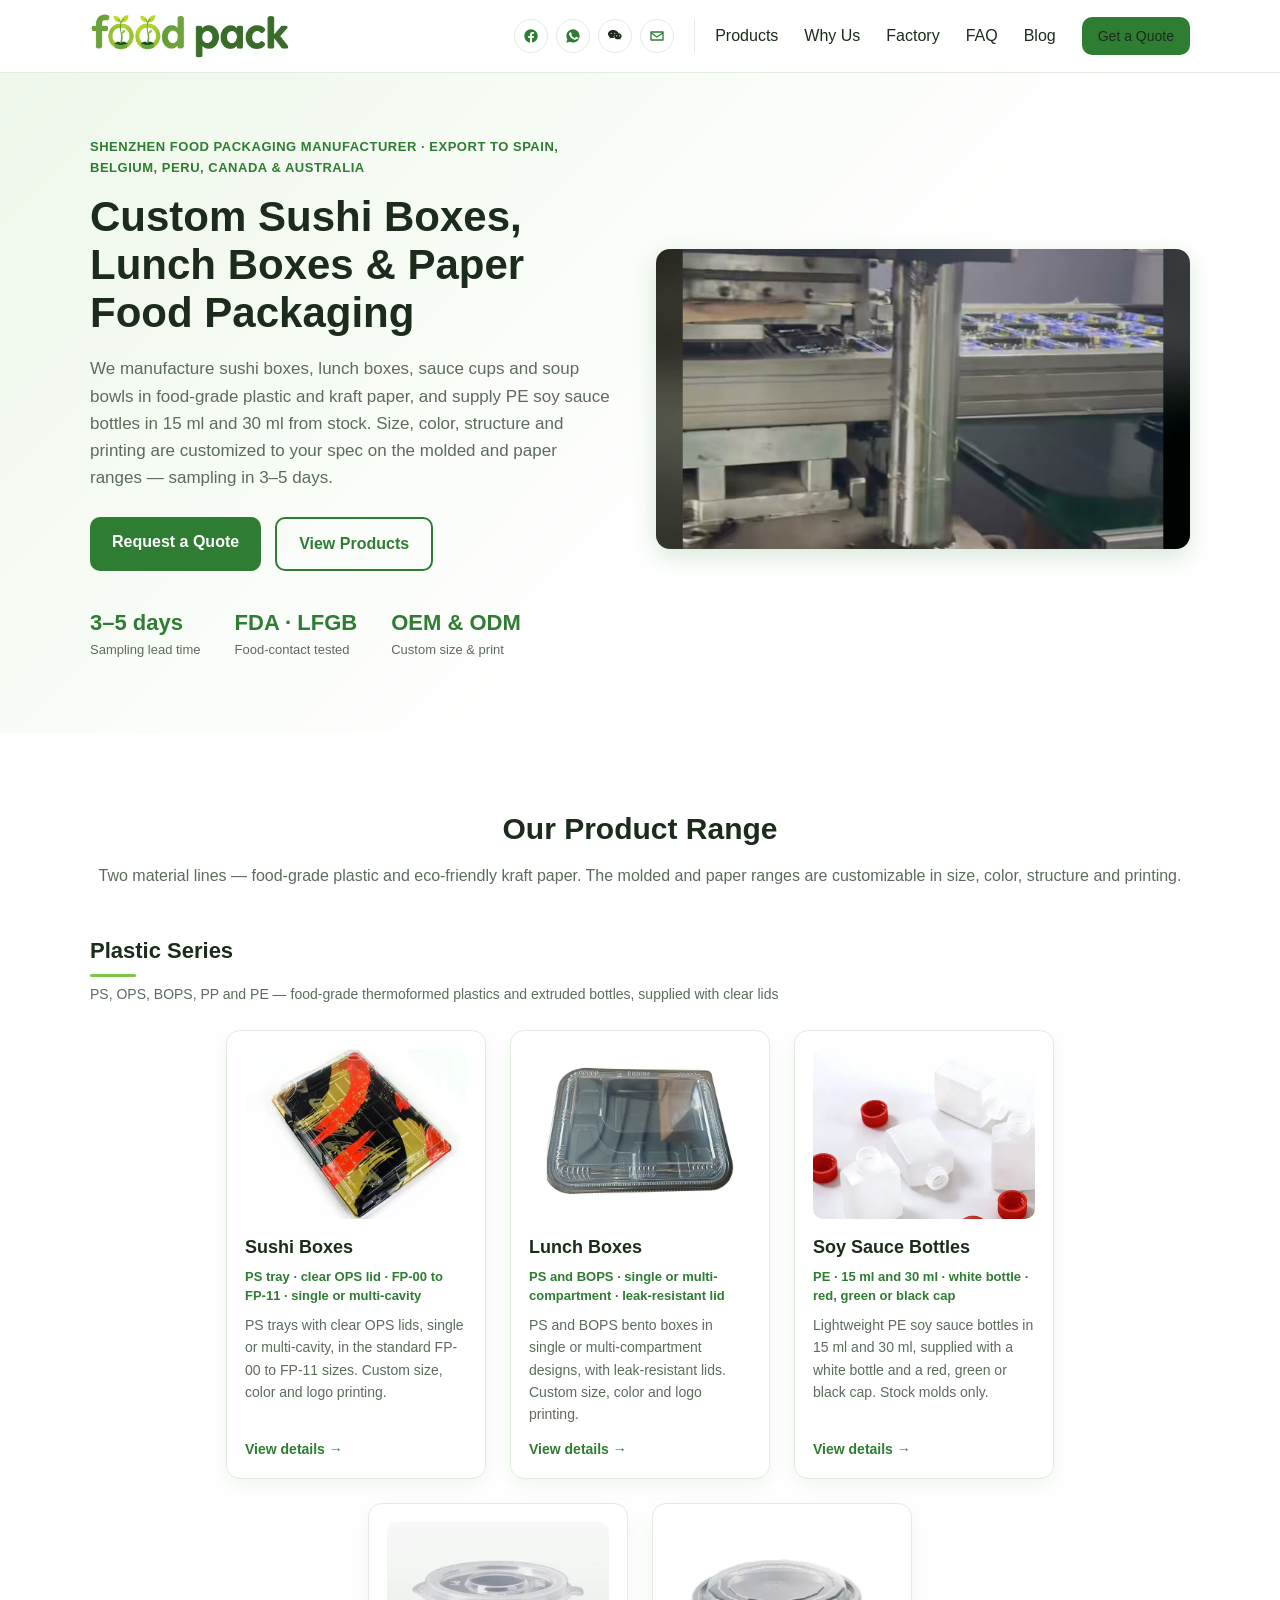
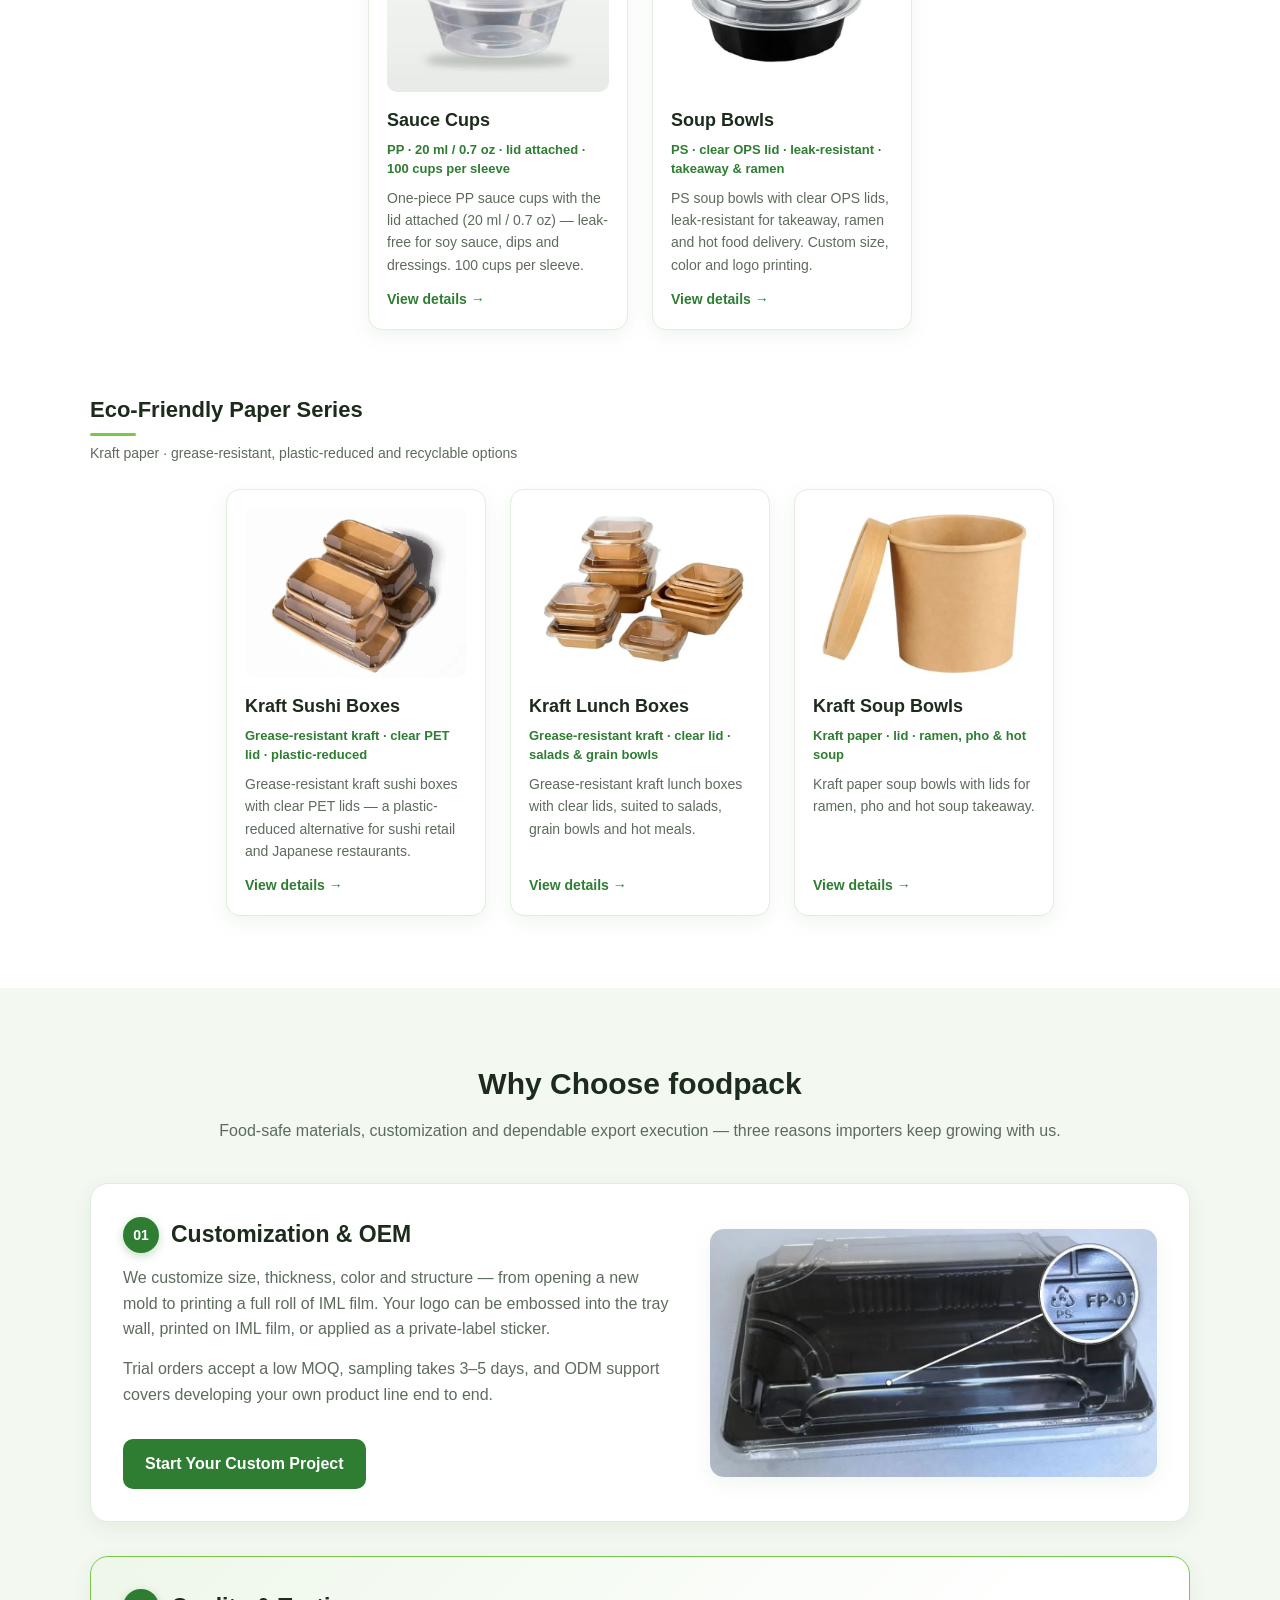
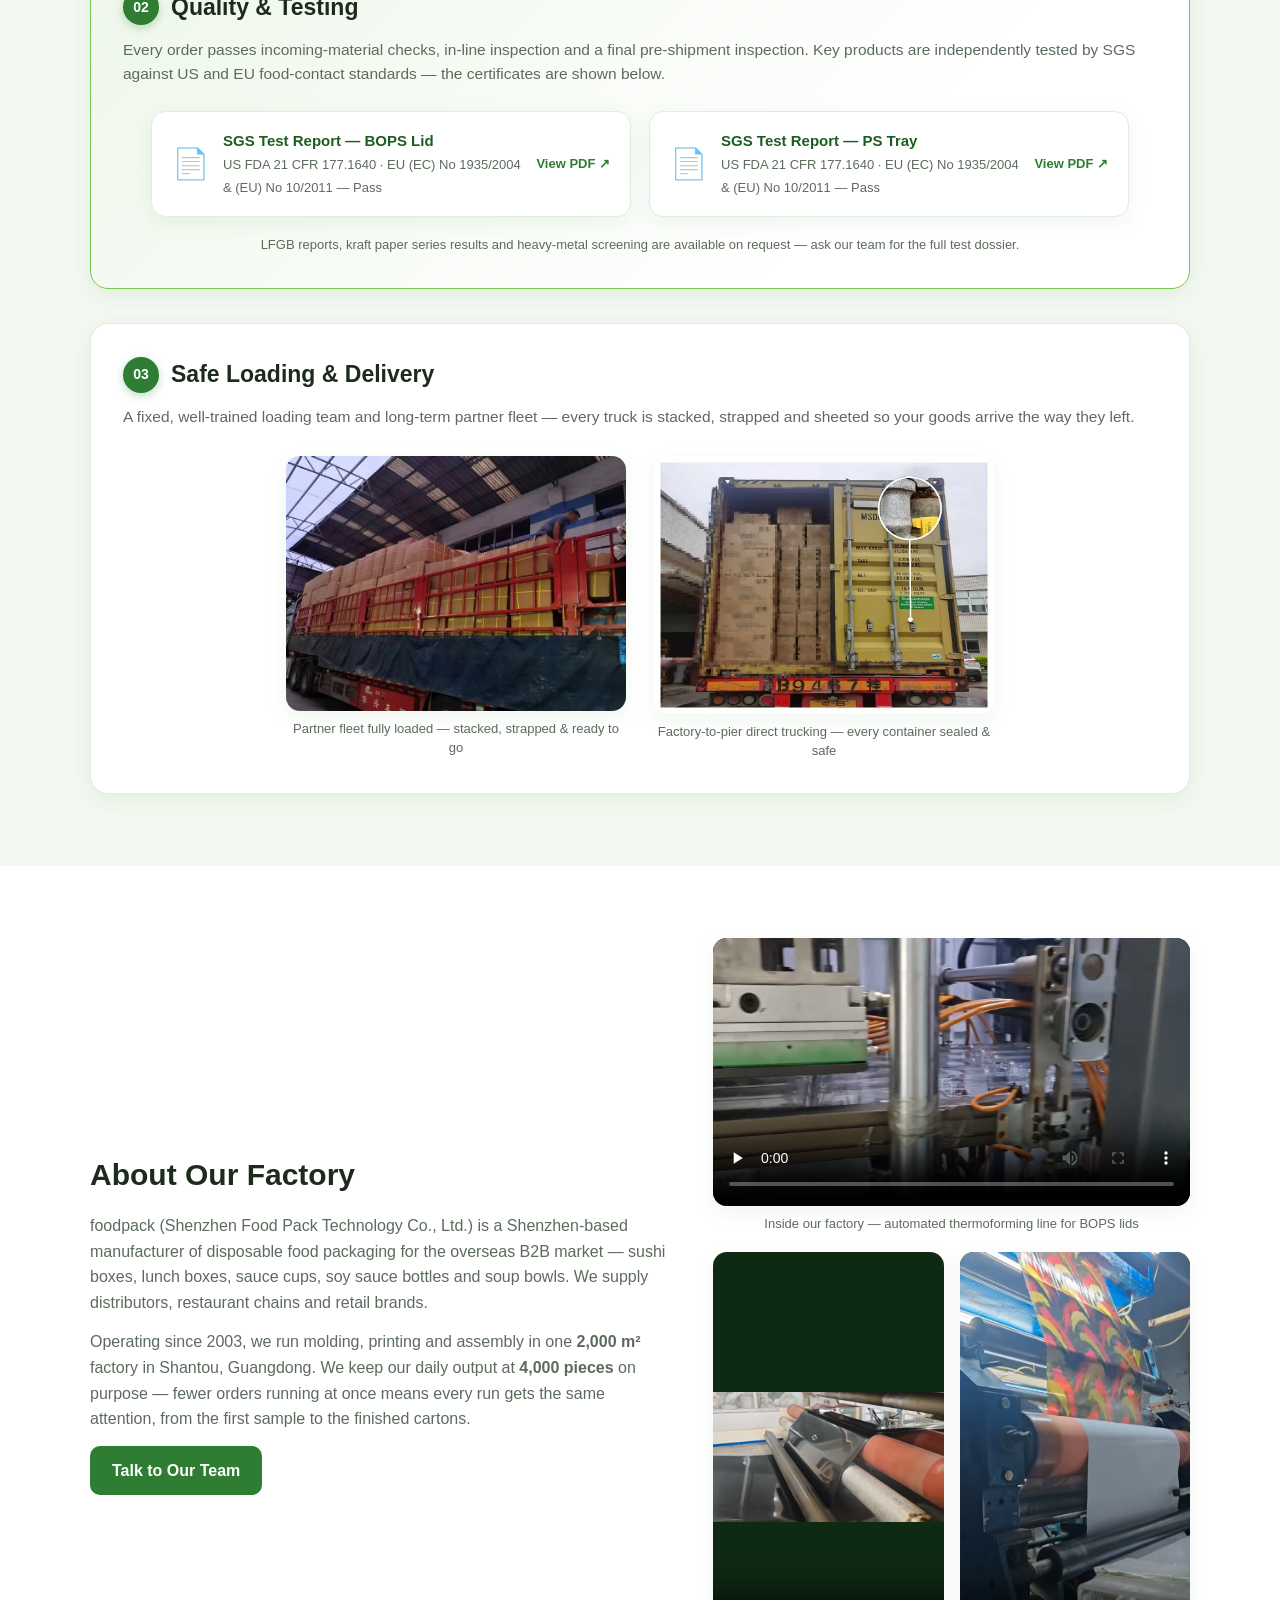
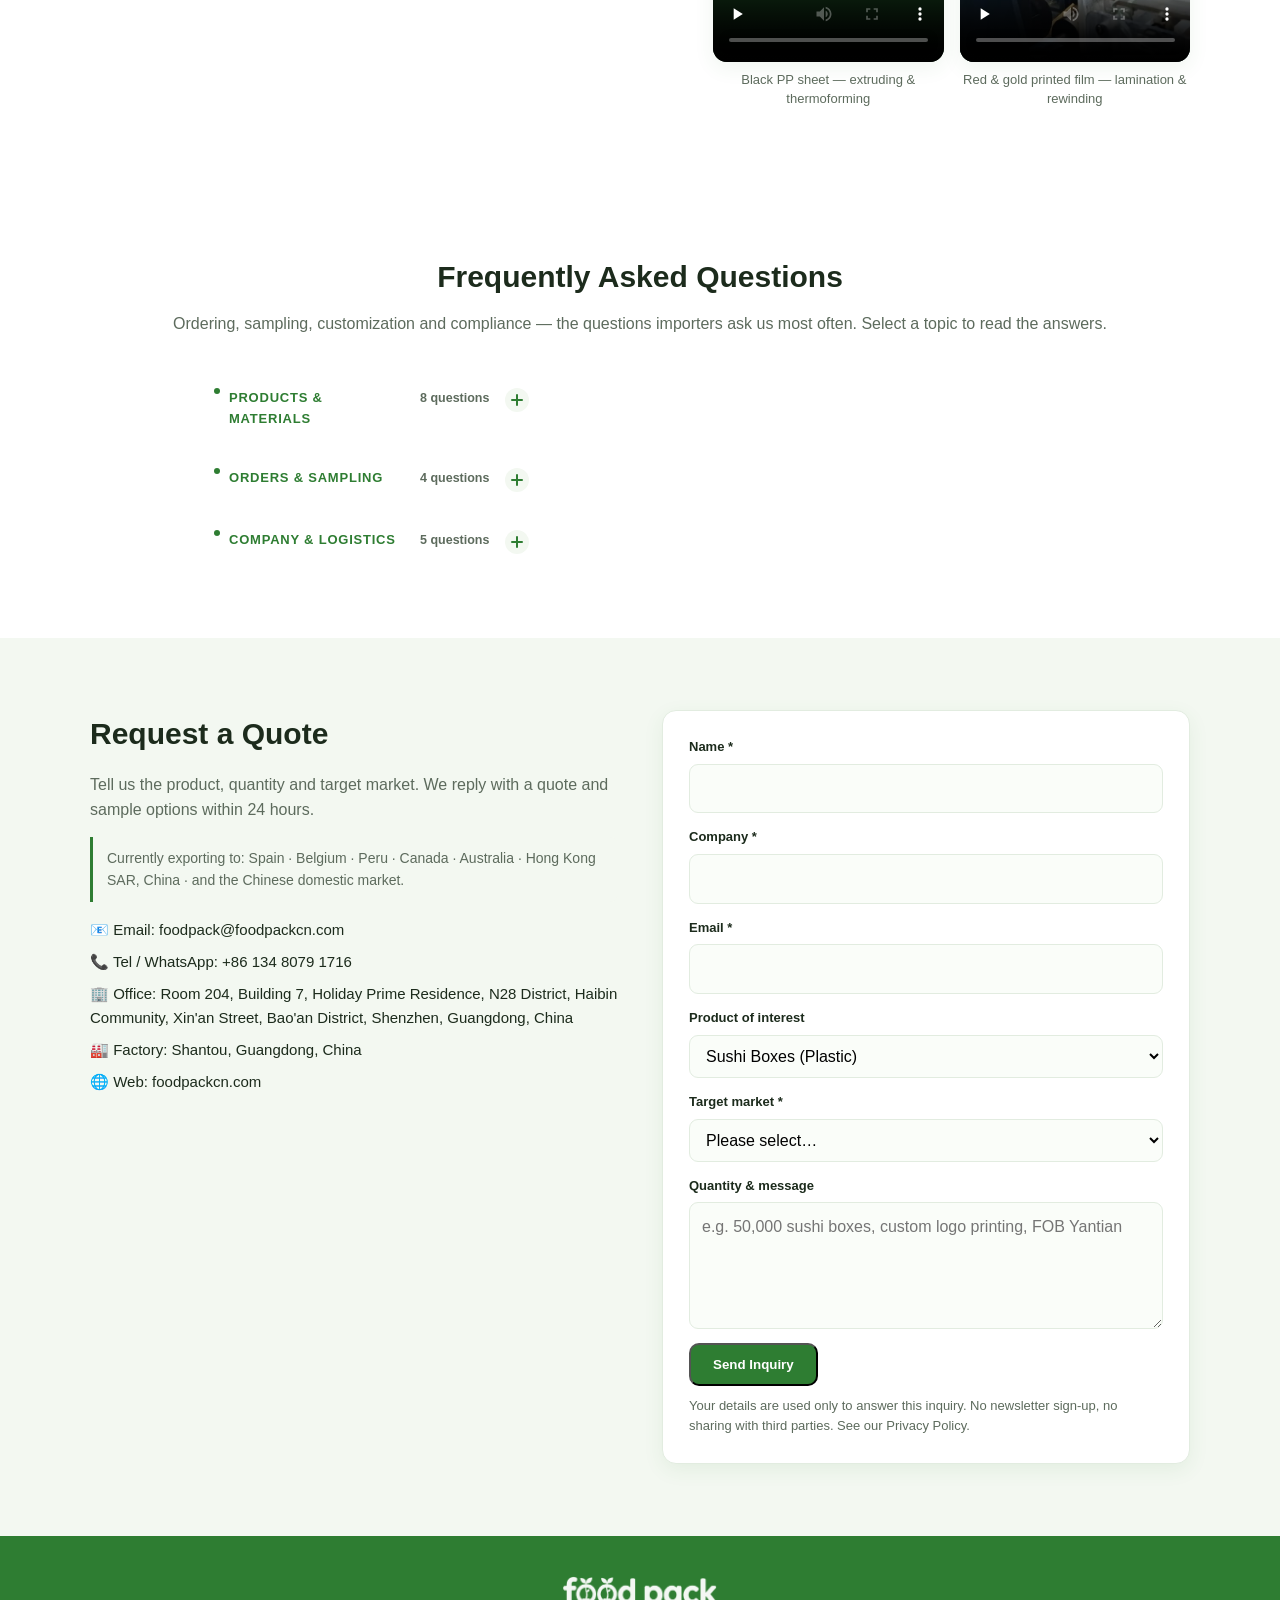
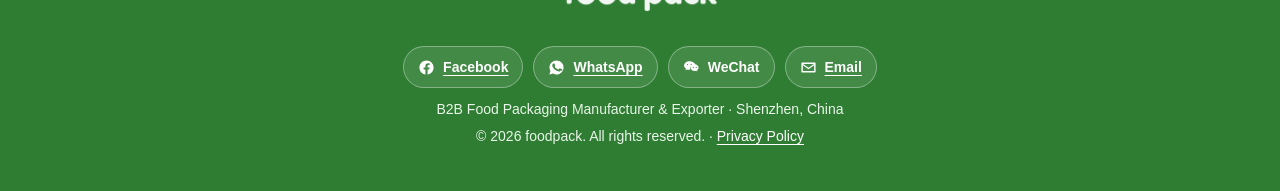
==== commit 1e94f8d2: "homepage: rebuild hero video at 1.46 Mbps (was 286 kbps), fix factory city to Shantou in VideoObject" ====
--- a/index.html
+++ b/index.html
@@ -1,861 +1,858 @@
-<!DOCTYPE html>
-<html lang="en" data-page-node-id="mFNBOPYJfn9AD3pWPYR58X">
-<head data-page-node-id="HoqtZUiYs5kj8AF2D5N1st">
-  <meta charset="UTF-8" data-page-node-id="Eq6AuMrgHAkro0cGM2WiQe">
-  <meta name="viewport" content="width=device-width, initial-scale=1.0" data-page-node-id="EBPMY4IJ0PDxp19UbrSjZT">
-  <title>foodpack — Sushi Boxes &amp; Lunch Boxes Manufacturer | Shenzhen</title>
-  <meta name="description" content="Sushi boxes, kraft lunch boxes, sauce cups, soy sauce bottles and soup bowls from Shenzhen. FDA &amp; LFGB tested, OEM custom printing, 3-5 day sampling. Shipped to Spain, Belgium, Peru, Canada, Australia." data-page-node-id="vIxXQgZTzULaEhdKBge1pR">
-  <meta name="keywords" content="sushi boxes manufacturer, kraft sushi boxes, lunch boxes supplier, bento boxes, eco-friendly paper packaging, custom food packaging, OEM food packaging, Shenzhen food packaging manufacturer, sauce cups, soy sauce bottles, soup bowls, disposable food containers" data-page-node-id="yhZ7C17vtFmd58Pn4LfxuJ">
-  <link rel="canonical" href="https://foodpackcn.com/" data-page-node-id="WvLv331YBpY25khzeM37gA">
-  <meta property="og:type" content="website" data-page-node-id="Ehgjqho2lH1zH9KXM7OUZE">
-  <meta property="og:title" content="foodpack — Sushi Boxes &amp; Lunch Boxes Manufacturer | Shenzhen" data-page-node-id="3nTPxtJ5EOARC1U06PixEo">
-  <meta property="og:description" content="Custom sushi boxes, kraft lunch boxes and paper soup bowls. FDA &amp; LFGB tested, OEM/ODM supported, shipped to Spain, Belgium, Peru, Canada and Australia." data-page-node-id="w3EZ62GMDjbjyBB2CtmiAZ">
-  <meta property="og:url" content="https://foodpackcn.com/" data-page-node-id="0rXUhHuV0loew4dHCIQo7c">
-  <meta property="og:image" content="https://foodpackcn.com/assets/video/sushi-box-thermoforming-line-poster.jpg" data-page-node-id="FEH3fMN7EKMt0m9H0vaPZh">
-  <meta name="twitter:card" content="summary_large_image" data-page-node-id="G6cl6uKxjj9yinHfOSL4J2">
-  <link rel="icon" type="image/svg+xml" href="assets/favicon.svg?v=3" data-page-node-id="RbkXigPzSN0StnpjQDALNo">
-  <link rel="icon" type="image/png" sizes="32x32" href="/assets/icons/icon-32.png">
-  <link rel="icon" type="image/png" sizes="16x16" href="/assets/icons/icon-16.png">
-  <link rel="apple-touch-icon" sizes="180x180" href="/assets/icons/apple-touch-icon.png">
-  <link rel="manifest" href="/site.webmanifest">
-  <meta name="theme-color" content="#2E7D32">
-  <link rel="stylesheet" href="css/styles.css?v=4" data-page-node-id="Z5T8rny8GyIHO56MVBGxQA">
-  <script type="application/ld+json">
-  {
-    "@context": "https://schema.org",
-    "@type": "Organization",
-    "@id": "https://foodpackcn.com/#organization",
-    "name": "foodpack — Shenzhen Food Pack Technology Co., Ltd.",
-    "alternateName": "Shenzhen Food Pack Technology",
-    "url": "https://foodpackcn.com/",
-    "logo": "https://foodpackcn.com/assets/logo-wordmark-alpha.png",
-    "telephone": "+86-134-8079-1716",
-    "email": "foodpack@foodpackcn.com",
-    "foundingDate": "2003",
-    "description": "Manufacturer and exporter of sushi boxes, lunch boxes, sauce cups, soy sauce bottles and soup bowls in plastic and kraft paper, with OEM and ODM customization.",
-    "address": {
-      "@type": "PostalAddress",
-      "streetAddress": "Room 204, Building 7, Holiday Prime Residence, N28 District, Haibin Community, Xin'an Street, Bao'an District",
-      "addressLocality": "Shenzhen",
-      "addressRegion": "Guangdong",
-      "addressCountry": "CN"
-    },
-    "areaServed": [
-      {"@type": "Country", "name": "Spain"},
-      {"@type": "Country", "name": "Belgium"},
-      {"@type": "Country", "name": "Peru"},
-      {"@type": "Country", "name": "Canada"},
-      {"@type": "Country", "name": "Australia"},
-      {"@type": "AdministrativeArea", "name": "Hong Kong SAR, China"},
-      {"@type": "Country", "name": "China (domestic market)"}
-    ],
-    "knowsAbout": [
-      "sushi boxes", "kraft lunch boxes", "bento boxes", "sauce cups",
-      "soy sauce bottles", "soup bowls", "eco-friendly paper packaging",
-      "custom food packaging", "OEM food packaging",
-      "PS OPS BOPS PP PE food-grade plastics", "thermoforming", "IML film printing",
-      "grease-resistant kraft paper", "FDA 21 CFR 177.1640", "EU Regulation 1935/2004",
-      "LFGB food-contact testing", "SGS food contact testing",
-      "FOB Yantian", "T/T payment terms", "disposable food containers"
-    ]
-  }
-  </script>
-  <script type="application/ld+json">
-  {
-    "@context": "https://schema.org",
-    "@graph": [
-      {
-        "@type": "WebSite",
-        "@id": "https://foodpackcn.com/#website",
-        "url": "https://foodpackcn.com/",
-        "name": "foodpack — Shenzhen Food Pack Technology Co., Ltd.",
-        "publisher": { "@id": "https://foodpackcn.com/#organization" },
-        "inLanguage": "en"
-      },
-      {
-        "@type": ["Product", "ItemPage"],
-        "@id": "https://foodpackcn.com/#sushi-boxes",
-        "name": "Sushi Boxes",
-        "alternateName": "Plastic sushi boxes with OPS lid",
-        "description": "PS trays with clear OPS lids, single or multi-cavity, in the standard FP-00 to FP-11 sizes. Custom size, color and logo printing.",
-        "sku": "FP-SBX",
-        "material": "PS, OPS",
-        "image": "https://foodpackcn.com/assets/products/sushi-box.jpg",
-        "url": "https://foodpackcn.com/products/sushi-boxes.html",
-        "brand": { "@type": "Brand", "name": "foodpack" },
-        "manufacturer": { "@type": "Organization", "name": "Shenzhen Food Pack Technology Co., Ltd." },
-        "category": "Disposable food containers",
-        "address": { "@type": "PostalAddress", "addressCountry": "CN", "addressLocality": "Shenzhen" },
-        "offers": {
-          "@type": "Offer",
-          "priceCurrency": "USD",
-          "availability": "https://schema.org/InStock",
-          "url": "https://foodpackcn.com/#contact",
-          "seller": { "@id": "https://foodpackcn.com/#organization" }
-        }
-      },
-      {
-        "@type": ["Product", "ItemPage"],
-        "@id": "https://foodpackcn.com/#lunch-boxes",
-        "name": "Lunch Boxes",
-        "alternateName": "Plastic bento lunch boxes",
-        "description": "PS and BOPS bento boxes in single or multi-compartment designs, with leak-resistant lids. Custom size, color and logo printing.",
-        "sku": "FP-LBX",
-        "material": "PS, BOPS",
-        "image": "https://foodpackcn.com/assets/products/lunch-box.jpg",
-        "url": "https://foodpackcn.com/products/lunch-boxes.html",
-        "brand": { "@type": "Brand", "name": "foodpack" },
-        "manufacturer": { "@type": "Organization", "name": "Shenzhen Food Pack Technology Co., Ltd." },
-        "category": "Disposable food containers",
-        "offers": {
-          "@type": "Offer",
-          "priceCurrency": "USD",
-          "availability": "https://schema.org/InStock",
-          "url": "https://foodpackcn.com/#contact",
-          "seller": { "@id": "https://foodpackcn.com/#organization" }
-        }
-      },
-      {
-        "@type": ["Product", "ItemPage"],
-        "@id": "https://foodpackcn.com/#soy-sauce-bottles",
-        "name": "Soy Sauce Bottles",
-        "description": "Lightweight PE soy sauce bottles in 15 ml and 30 ml, supplied with a white bottle and a red, green or black cap. Stock molds only.",
-        "sku": "FP-SSB",
-        "material": "PE",
-        "image": "https://foodpackcn.com/assets/products/soy-sauce-bottle.jpg",
-        "url": "https://foodpackcn.com/products/soy-sauce-bottles.html",
-        "brand": { "@type": "Brand", "name": "foodpack" },
-        "manufacturer": { "@type": "Organization", "name": "Shenzhen Food Pack Technology Co., Ltd." },
-        "category": "Sauce and condiment packaging",
-        "offers": {
-          "@type": "Offer",
-          "priceCurrency": "USD",
-          "availability": "https://schema.org/InStock",
-          "url": "https://foodpackcn.com/#contact",
-          "seller": { "@id": "https://foodpackcn.com/#organization" }
-        }
-      },
-      {
-        "@type": ["Product", "ItemPage"],
-        "@id": "https://foodpackcn.com/#sauce-cups",
-        "name": "Sauce Cups",
-        "description": "One-piece PP sauce cups with the lid attached (20 ml / 0.7 oz) — leak-free for soy sauce, dips and dressings. 100 cups per sleeve.",
-        "sku": "FP-SCU",
-        "material": "PP",
-        "image": "https://foodpackcn.com/assets/products/sauce-cup.jpg",
-        "url": "https://foodpackcn.com/products/sauce-cups.html",
-        "brand": { "@type": "Brand", "name": "foodpack" },
-        "manufacturer": { "@type": "Organization", "name": "Shenzhen Food Pack Technology Co., Ltd." },
-        "category": "Sauce and condiment packaging",
-        "offers": {
-          "@type": "Offer",
-          "priceCurrency": "USD",
-          "availability": "https://schema.org/InStock",
-          "url": "https://foodpackcn.com/#contact",
-          "seller": { "@id": "https://foodpackcn.com/#organization" }
-        }
-      },
-      {
-        "@type": ["Product", "ItemPage"],
-        "@id": "https://foodpackcn.com/#soup-bowls",
-        "name": "Soup Bowls",
-        "alternateName": "Plastic soup bowls with OPS lid",
-        "description": "PS soup bowls with clear OPS lids, leak-resistant for takeaway, ramen and hot food delivery. Custom size, color and logo printing.",
-        "sku": "FP-SBW",
-        "material": "PS, OPS",
-        "image": "https://foodpackcn.com/assets/products/soup-bowl.jpg",
-        "url": "https://foodpackcn.com/products/soup-bowls.html",
-        "brand": { "@type": "Brand", "name": "foodpack" },
-        "manufacturer": { "@type": "Organization", "name": "Shenzhen Food Pack Technology Co., Ltd." },
-        "category": "Disposable food containers",
-        "offers": {
-          "@type": "Offer",
-          "priceCurrency": "USD",
-          "availability": "https://schema.org/InStock",
-          "url": "https://foodpackcn.com/#contact",
-          "seller": { "@id": "https://foodpackcn.com/#organization" }
-        }
-      },
-      {
-        "@type": ["Product", "ItemPage"],
-        "@id": "https://foodpackcn.com/#kraft-sushi-boxes",
-        "name": "Kraft Sushi Boxes",
-        "description": "Grease-resistant kraft sushi boxes with clear PET lids — a plastic-reduced alternative for sushi retail and Japanese restaurants.",
-        "sku": "FP-KSB",
-        "material": "Grease-resistant kraft paper, PET lid",
-        "image": "https://foodpackcn.com/assets/products/kraft-sushi-box.jpg",
-        "url": "https://foodpackcn.com/products/kraft-sushi-boxes.html",
-        "brand": { "@type": "Brand", "name": "foodpack" },
-        "manufacturer": { "@type": "Organization", "name": "Shenzhen Food Pack Technology Co., Ltd." },
-        "category": "Disposable food containers",
-        "offers": {
-          "@type": "Offer",
-          "priceCurrency": "USD",
-          "availability": "https://schema.org/InStock",
-          "url": "https://foodpackcn.com/#contact",
-          "seller": { "@id": "https://foodpackcn.com/#organization" }
-        }
-      },
-      {
-        "@type": ["Product", "ItemPage"],
-        "@id": "https://foodpackcn.com/#kraft-lunch-boxes",
-        "name": "Kraft Lunch Boxes",
-        "alternateName": "Kraft bento lunch boxes",
-        "description": "Grease-resistant kraft lunch boxes with clear lids, suited to salads, grain bowls and hot meals.",
-        "sku": "FP-KLB",
-        "material": "Grease-resistant kraft paper",
-        "image": "https://foodpackcn.com/assets/products/kraft-lunch-box.jpg",
-        "url": "https://foodpackcn.com/products/kraft-lunch-boxes.html",
-        "brand": { "@type": "Brand", "name": "foodpack" },
-        "manufacturer": { "@type": "Organization", "name": "Shenzhen Food Pack Technology Co., Ltd." },
-        "category": "Disposable food containers",
-        "offers": {
-          "@type": "Offer",
-          "priceCurrency": "USD",
-          "availability": "https://schema.org/InStock",
-          "url": "https://foodpackcn.com/#contact",
-          "seller": { "@id": "https://foodpackcn.com/#organization" }
-        }
-      },
-      {
-        "@type": ["Product", "ItemPage"],
-        "@id": "https://foodpackcn.com/#kraft-soup-bowls",
-        "name": "Kraft Soup Bowls",
-        "description": "Kraft paper soup bowls with lids for ramen, pho and hot soup takeaway.",
-        "sku": "FP-KBW",
-        "material": "Grease-resistant kraft paper",
-        "image": "https://foodpackcn.com/assets/products/soup-bowl-kraft.jpg",
-        "url": "https://foodpackcn.com/products/kraft-soup-bowls.html",
-        "brand": { "@type": "Brand", "name": "foodpack" },
-        "manufacturer": { "@type": "Organization", "name": "Shenzhen Food Pack Technology Co., Ltd." },
-        "category": "Disposable food containers",
-        "offers": {
-          "@type": "Offer",
-          "priceCurrency": "USD",
-          "availability": "https://schema.org/InStock",
-          "url": "https://foodpackcn.com/#contact",
-          "seller": { "@id": "https://foodpackcn.com/#organization" }
-        }
-      },
-      {
-        "@type": "VideoObject",
-        "@id": "https://foodpackcn.com/#factory-video",
-        "name": "Sushi box production line — thermoforming to printed boxes",
-        "description": "Inside the foodpack plant in Shenzhen: PS sheet is thermoformed into sushi trays on the production line, then printed and finished into lidded sushi boxes ready for export packing.",
-        "thumbnailUrl": ["https://foodpackcn.com/assets/video/sushi-box-thermoforming-line-poster.jpg"],
-        "uploadDate": "2026-10-11",
-        "duration": "PT22.5S",
-        "contentUrl": "https://foodpackcn.com/assets/video/sushi-box-thermoforming-line.mp4",
-        "encodingFormat": "video/mp4",
-        "publisher": { "@id": "https://foodpackcn.com/#organization" },
-        "inLanguage": "en"
-      }
-    ]
-  }
-  </script>
-  <script type="application/ld+json">  {
-    "@context": "https://schema.org",
-    "@type": "FAQPage",
-    "mainEntity": [
-      {
-        "@type": "Question",
-        "name": "Which food-contact certifications do your products pass?",
-        "acceptedAnswer": {
-          "@type": "Answer",
-          "text": "Key products are tested by SGS against US FDA 21 CFR 177.1640 and EU Regulation (EC) No 1935/2004 with (EU) No 10/2011 — all reports are Pass. LFGB reports for the paper series and heavy-metal screening are available on request."
-        }
-      },
-      {
-        "@type": "Question",
-        "name": "Which materials do you use, and are they food-safe?",
-        "acceptedAnswer": {
-          "@type": "Answer",
-          "text": "Food-grade plastics: PS with clear OPS lids for sushi boxes and soup bowls, PS and BOPS for lunch boxes, PP for sauce cups, and PE for soy sauce bottles. The paper series uses grease-resistant kraft paper. Every batch passes incoming-material checks, in-line inspection and a pre-shipment inspection."
-        }
-      },
-      {
-        "@type": "Question",
-        "name": "Are the kraft paper products really grease resistant?",
-        "acceptedAnswer": {
-          "@type": "Answer",
-          "text": "The kraft paper used in our sushi boxes, lunch boxes and soup bowls carries a food-contact grease-resistant coating, so it handles oily and hot food far better than uncoated paper. For very greasy items such as fried food, tell us the application and we will recommend the right grade and thickness."
-        }
-      },
-      {
-        "@type": "Question",
-        "name": "What is the difference between PS, OPS, BOPS, PP and PE?",
-        "acceptedAnswer": {
-          "@type": "Answer",
-          "text": "Each grade is chosen for a different part of the product. PS forms the trays and soup bowls. OPS is used for the clear lids. BOPS is specified on lunch box trays. PP is injection-molded into the sauce cups. PE is extruded into the soy sauce bottles. All five are food-grade plastics, and the mix is fixed per product so the tray, lid and bottle stay compatible on the filling line."
-        }
-      },
-      {
-        "@type": "Question",
-        "name": "Which material is best for greasy or oily food?",
-        "acceptedAnswer": {
-          "@type": "Answer",
-          "text": "For oily or hot food the grease-resistant kraft series is the better choice — the kraft carries a food-contact grease-resistant coating. Dry and cold items such as sushi and cut fruit work well in PS trays with clear OPS lids. For fried food, tell us the application and we will recommend the right grade and thickness rather than guess."
-        }
-      },
-      {
-        "@type": "Question",
-        "name": "Do the kraft paper products pass LFGB testing?",
-        "acceptedAnswer": {
-          "@type": "Answer",
-          "text": "The kraft paper series is tested under LFGB, and the reports are available on request together with heavy-metal screening and the full test dossier. The SGS reports published on this page cover the molded range against FDA 21 CFR 177.1640 and EU 1935/2004 with (EU) No 10/2011 — both Pass."
-        }
-      },
-      {
-        "@type": "Question",
-        "name": "Can the containers go in a microwave, oven or freezer?",
-        "acceptedAnswer": {
-          "@type": "Answer",
-          "text": "Not every grade is rated for every condition, and we would rather confirm than guess. Tell us whether the container has to go in a microwave, a freezer or a conventional oven, and at what temperature and duration, and our team will specify a suitable grade and confirm it in writing before you place an order."
-        }
-      },
-      {
-        "@type": "Question",
-        "name": "Do you offer a plastic-reduced or recyclable option?",
-        "acceptedAnswer": {
-          "@type": "Answer",
-          "text": "Yes. The eco-friendly paper series is the plastic-reduced line: grease-resistant kraft sushi boxes, lunch boxes and soup bowls, supplied with clear PET or kraft lids. It is aimed at retailers and restaurant groups phasing out bare plastic trays. Ask us for the recycling declaration and the material breakdown for each item."
-        }
-      },
-      {
-        "@type": "Question",
-        "name": "Can you customize size, color, structure and printing?",
-        "acceptedAnswer": {
-          "@type": "Answer",
-          "text": "Yes — OEM and ODM are both supported. We customize dimensions, cavity structure, thickness, color and printing. Your logo can be embossed into the tray wall, printed on IML film, or applied as a private-label sticker."
-        }
-      },
-      {
-        "@type": "Question",
-        "name": "What is the minimum order quantity?",
-        "acceptedAnswer": {
-          "@type": "Answer",
-          "text": "MOQ depends on the mold and the print method. Trial orders are accepted at a low MOQ — send us the product spec and your target quantity and we will confirm the exact figure for each item."
-        }
-      },
-      {
-        "@type": "Question",
-        "name": "How long does sampling take, and what does tooling cost?",
-        "acceptedAnswer": {
-          "@type": "Answer",
-          "text": "Sampling takes 3–5 days. Send us drawings, reference samples or photos of the product you have in mind; our engineering team will quote the tooling cost before we start cutting tooling."
-        }
-      },
-      {
-        "@type": "Question",
-        "name": "How do I get a quote?",
-        "acceptedAnswer": {
-          "@type": "Answer",
-          "text": "Send the product name, quantity and target market through the form below, or email foodpack@foodpackcn.com / WhatsApp +86 134 8079 1716. We reply with pricing and sample options within 24 hours."
-        }
-      },
-      {
-        "@type": "Question",
-        "name": "Are you a manufacturer or a trading company?",
-        "acceptedAnswer": {
-          "@type": "Answer",
-          "text": "We are a manufacturer. Shenzhen Food Pack Technology Co., Ltd. runs molding, printing and assembly in its own factory in Shantou, Guangdong, and exports directly to distributors, restaurant chains and retail brands from its office in Bao'an District, Shenzhen."
-        }
-      },
-      {
-        "@type": "Question",
-        "name": "Which countries do you export to?",
-        "acceptedAnswer": {
-          "@type": "Answer",
-          "text": "We currently export to Spain, Belgium, Peru, Canada, Australia, Hong Kong SAR (China) and the Chinese domestic market. Documents such as packing lists, certificates of origin and inspection reports are prepared for every shipment."
-        }
-      },
-      {
-        "@type": "Question",
-        "name": "What are your payment and shipping terms?",
-        "acceptedAnswer": {
-          "@type": "Answer",
-          "text": "Payment is by T/T bank transfer only — 30% deposit, 70% balance before shipment. We quote FOB Yantian, and loading is handled by a fixed, trained team with a long-term partner fleet. Full bank details are issued with your proforma invoice."
-        }
-      },
-      {
-        "@type": "Question",
-        "name": "What is your daily production capacity?",
-        "acceptedAnswer": {
-          "@type": "Answer",
-          "text": "Our factory in Shantou, Guangdong runs at 4,000 pieces per day across molding, printing and assembly. We schedule to that figure deliberately so each order is checked rather than pushed through — send us your target quantity and quantity split and we will confirm the production schedule before you place the order."
-        }
-      },
-      {
-        "@type": "Question",
-        "name": "How long has the factory been running, and where is it located?",
-        "acceptedAnswer": {
-          "@type": "Answer",
-          "text": "Shenzhen Food Pack Technology Co., Ltd. has been manufacturing disposable food packaging since 2003 and occupies a 2,000 m² factory site in Shantou, Guangdong. Molding, printing and assembly all run on site, so you can audit the line in person before ordering."
-        }
-      }
-    ]
-  }</script>
-</head>
-<body data-page-node-id="NWFcd1W5o8hJKyb4BqGYPU">
-
-  <!-- ===== Header / Nav ===== -->
-  <header class="site-header" data-page-node-id="6t2fn1LxkG1hagHGvBwZIE">
-    <div class="container nav" data-page-node-id="8YLmdU2njMiJpVwlIU58IJ">
-      <a class="brand" href="#top" tabindex="0" role="link" data-page-node-id="KWrR9gE2Zm7Eimo082p6co">
-        <img src="assets/logo-wordmark-trim.png" alt="food pack" class="brand-logo" data-page-node-id="2QbFd7jPn9LsUAe2KYW9r7">
-      </a>
-      <div class="nav-right" data-page-node-id="VCvD4qkdQqtB6rXdPap4Eq">
-        <div class="nav-social" aria-label="Direct contact channels" data-page-node-id="Y38hVBrHx74fvEi8gBt7Hg">
-          <a class="nav-ic" href="https://www.facebook.com/" target="_blank" rel="noopener" aria-label="foodpack on Facebook" title="Facebook" data-page-node-id="WebiVdcG9jYgJU0UR8LsDS">
-            <svg viewBox="0 0 24 24" fill="currentColor" aria-hidden="true" data-page-node-id="gLDBsodZ6OQL0Q6P4YYFWy"><path d="M22 12.06C22 6.5 17.52 2 12 2S2 6.5 2 12.06C2 17.08 5.66 21.24 10.44 22v-7.03H7.9v-2.91h2.54V9.85c0-2.52 1.49-3.91 3.77-3.91 1.1 0 2.24.2 2.24.2v2.46h-1.26c-1.24 0-1.63.78-1.63 1.57v1.89h2.78l-.45 2.91h-2.33V22C18.34 21.24 22 17.08 22 12.06z" data-page-node-id="oqWkGyMpCJqx1ngzSnEerH"/></svg>
-          </a>
-          <a class="nav-ic" href="https://wa.me/8613480171716" target="_blank" rel="noopener" aria-label="Chat on WhatsApp" title="WhatsApp: +86 134 8079 1716" data-page-node-id="EEGFNP0mkwaE2SO4GdQ6Kq">
-            <svg viewBox="0 0 24 24" fill="currentColor" aria-hidden="true" data-page-node-id="j3HjQ3iDUPrcBfom47XEAE"><path d="M12.04 2C6.58 2 2.13 6.45 2.13 11.91c0 1.75.46 3.45 1.32 4.95L2 22l5.25-1.38a9.9 9.9 0 0 0 4.79 1.22h.01c5.46 0 9.91-4.45 9.91-9.91A9.86 9.86 0 0 0 12.04 2zm5.8 14.09c-.25.7-1.43 1.33-1.97 1.39-.54.06-1.05.25-3.53-.74-2.99-1.19-4.87-4.31-5.02-4.51-.15-.2-1.2-1.62-1.2-3.09 0-1.47.77-2.19 1.04-2.49.27-.3.59-.37.79-.37h.56c.18 0 .43-.07.67.51.25.62.84 2.12.91 2.28.07.16.12.34.02.54-.1.2-.17.32-.34.51-.17.19-.36.42-.16.78.2.36.87 1.44 1.87 2.33 1.29 1.15 2.37 1.51 2.72 1.69.35.18.55.15.76-.09.21-.24.91-1.06 1.16-1.42.25-.36.5-.3.84-.18.34.12 2.16 1.02 2.53 1.2.37.18.62.27.71.42.09.15.09.87-.16 1.57z" data-page-node-id="KzvWilzYvEGnXHhW9kNKNU"/></svg>
-          </a>
-          <button type="button" class="nav-ic nav-ic-wechat" aria-label="WeChat contact — show QR code" title="WeChat: wxid_8398574091012" data-wechat-open data-page-node-id="VTNrOwlF9JHxBbIdkR3HPq">
-            <svg viewBox="0 0 24 24" fill="currentColor" aria-hidden="true" data-page-node-id="cTaQJYuOqm319CGigUEEPG"><path d="M9 3C4.86 3 1.5 5.8 1.5 9.1c0 1.87 1.06 3.53 2.72 4.63l-.7 2.2 2.5-1.28c.86.24 1.77.37 2.72.37.55 0 1.08-.05 1.58-.15a5.4 5.4 0 0 1-.24-1.6c0-3.2 3.05-5.8 6.8-5.8h.6C16.6 5.4 13 3 9 3zm-2.6 4a.9.9 0 1 1 0 1.8.9.9 0 0 1 0-1.8zm5.2 0a.9.9 0 1 1 0 1.8.9.9 0 0 1 0-1.8zM22 12.2c0-2.6-2.53-4.7-5.65-4.7s-5.65 2.1-5.65 4.7 2.53 4.7 5.65 4.7c.72 0 1.4-.1 2.04-.29l2.06 1.06-.57-1.79c1.42-.98 2.22-2.45 2.22-4.17zm-7.5-1.3a.85.85 0 1 1 0 1.7.85.85 0 0 1 0-1.7zm4.2 0a.85.85 0 1 1 0 1.7.85.85 0 0 1 0-1.7z" data-page-node-id="ngBeaZYvV2owYu52zkHDS8"/></svg>
-          </button>
-          <a class="nav-ic" href="mailto:foodpack@foodpackcn.com" aria-label="Send us an email" title="Email: foodpack@foodpackcn.com" data-page-node-id="4ZQNZ0hw6DR3TftnZVXEaY">
-            <svg viewBox="0 0 24 24" fill="currentColor" aria-hidden="true" data-page-node-id="eZWzajQyxTKcDr240aRAcB"><path d="M3 5h18a1 1 0 0 1 1 1v12a1 1 0 0 1-1 1H3a1 1 0 0 1-1-1V6a1 1 0 0 1 1-1zm1.4 2L12 12.2 19.6 7H4.4zM4 8.9V17h16V8.9l-8 5.6-8-5.6z" data-page-node-id="Hl2RWLPafZfJwLFLgVY47C"/></svg>
-          </a>
-        </div>
-        <nav class="nav-links" id="navLinks" aria-label="Main" data-page-node-id="5YPJ7u5yIdXlFLy7FZ4RXd">
-        <a href="#products" data-page-node-id="Jch4RKOOBurfsCCfRx8nAX">Products</a>
-        <a href="#why" data-page-node-id="0Omh8M7od5EAgnn9WpqT1Y">Why Us</a>
-        <a href="#about" data-page-node-id="2mSdjVmB2j5UF9wDNoYsG6">Factory</a>
-        <a href="#faq" data-page-node-id="axs5YhuCf2jtr38XVHeKI2">FAQ</a>
-        <a href="blog/index.html" data-page-node-id="BlogNavLinkNode01">Blog</a>
-        <a href="#contact" class="btn btn-small" data-page-node-id="3sf4xh95sGEk6kEUBFGfeW">Get a Quote</a>
-        </nav>
-      </div>
-      <button class="nav-toggle" id="navToggle" aria-label="Menu" aria-expanded="false" data-page-node-id="n8CdPo3StDOxqVZzPmXAiy">☰</button>
-    </div>
-  </header>
-
-  <!-- ===== Hero ===== -->
-  <section class="hero" id="top" data-page-node-id="nQtc3tdNDXlyto4197aPvQ">
-    <div class="container hero-inner" data-page-node-id="Yr4WL1iSw5naZOsbzBGx0G">
-      <div class="hero-text" data-page-node-id="FaeAETjElROxmNxODdmocU">
-        <p class="eyebrow" data-page-node-id="ONzEQLmdDp5KJDOPjS2Q9r">Shenzhen Food Packaging Manufacturer · Export to Spain, Belgium, Peru, Canada &amp; Australia</p>
-        <h1 data-page-node-id="5W5ov19lFdTN2e6ZytlYHW">Custom Sushi Boxes, Lunch Boxes &amp; Paper Food Packaging</h1>
-        <p class="lead" data-page-node-id="ofUsOn6ArbHXFJB2OqdA7j">We manufacture sushi boxes, lunch boxes, sauce cups and soup bowls in food-grade plastic and kraft paper, and supply PE soy sauce bottles in 15 ml and 30 ml from stock. Size, color, structure and printing are customized to your spec on the molded and paper ranges — sampling in 3–5 days.</p>
-        <div class="hero-cta" data-page-node-id="97tAHjSjWukLgPwTqgaAKD">
-          <a href="#contact" class="btn" data-page-node-id="0d0PPGSY8n5H8XcwvQ7zDz">Request a Quote</a>
-          <a href="#products" class="btn btn-ghost" data-page-node-id="SQURVPHwaL96bIAcLAnOYE">View Products</a>
-        </div>
-        <ul class="hero-stats" data-page-node-id="vmZI9mcEm264ytn3akDtqh">
-          <li data-page-node-id="I1IBFHXYaguaCFleM7ORO8"><strong data-page-node-id="FqzbGTpTfoqnAuDGbcMz7U">3–5 days</strong><span data-page-node-id="sv1FA2zDPGAGIu42lnDiIK">Sampling lead time</span></li>
-          <li data-page-node-id="sJO1iKjmVAzSAswyNekxeh"><strong data-page-node-id="GSpenPbwV7hPUAXNBh6BmF">FDA · LFGB</strong><span data-page-node-id="qVjgf2mAxKJCKwW0HE8egT">Food-contact tested</span></li>
-          <li data-page-node-id="38xHpSEd6Y92Qbi9vGciUY"><strong data-page-node-id="2Mqy4HqGb34H9DjYi2QFV0">OEM &amp; ODM</strong><span data-page-node-id="u6iKnSGS8orPRrIEAldMxz">Custom size &amp; print</span></li>
-        </ul>
-      </div>
-        <div class="hero-art" data-page-node-id="xcA88VQdnFkQzBCIb6IErr">
-          <figure class="hero-photo" data-page-node-id="C3BBtk08c1KbrlgFzfAftw">
-            <video class="hero-video" autoplay muted loop playsinline preload="metadata" poster="assets/video/sushi-box-thermoforming-line-poster.jpg?v=2" aria-label="foodpack sushi box production: thermoforming line first, then the sheet becoming printed finished boxes">
-              <source src="assets/video/sushi-box-thermoforming-line.mp4?v=2" type="video/mp4">
-            </video>
-          </figure>
-        </div>
-    </div>
-  </section>
-
-  <!-- ===== Products ===== -->
-  <section class="section" id="products" data-page-node-id="B4v7foGglQP9grvzW9PFTU">
-    <div class="container" data-page-node-id="xb5GgFwElBktw0OXXCGvFu">
-      <h2 class="section-title" data-page-node-id="hztOqfXMU6eg0x0lKVwDWa">Our Product Range</h2>
-      <p class="section-sub" data-page-node-id="dUB0TjGKelQ6FZuI87BqWp">Two material lines — food-grade plastic and eco-friendly kraft paper. The molded and paper ranges are customizable in size, color, structure and printing.</p>
-      <div class="product-grid" id="productGrid" data-page-node-id="zTz1QqfjIpXCMhDZ3bnuKg"><!-- cards injected by JS --></div>
-    </div>
-  </section>
-
-  <!-- ===== Why Choose foodpack ===== -->
-  <section class="section section-alt" id="why" data-page-node-id="oYvmMRqfHo7XTgxf6qUz46">
-    <div class="container" data-page-node-id="3DdiWkTvu6I6HEtk248vj7">
-      <h2 class="section-title" data-page-node-id="kQSFKFtOVGJcDXoBKyDXAc">Why Choose foodpack</h2>
-      <p class="section-sub" data-page-node-id="UofD0MCo9OZSQziuYVdxhF">Food-safe materials, customization and dependable export execution — three reasons importers keep growing with us.</p>
-
-      <!-- 01 Customization -->
-      <div class="why-block" id="custom" data-page-node-id="8HMQ3MCE161zgHjVze2Cly">
-        <div class="about" data-page-node-id="9NoCJFn5E8YpVUrGrBu9Rx">
-          <div class="about-text" data-page-node-id="qGdMZbKdMslRmEDoj7v3Tb">
-            <div class="block-head" data-page-node-id="cDJ7tpjIeuAQJW8RWxWs5m">
-              <span class="block-num" data-page-node-id="bViX2EdYW6A1VpLgGXmwRu">01</span>
-              <h3 data-page-node-id="LCuiCGrcRxZaMRQD2iIg42">Customization &amp; OEM</h3>
-            </div>
-            <p data-page-node-id="6EEbBHAFbAFSSnAGU5BBFP">We customize size, thickness, color and structure — from opening a new mold to printing a full roll of IML film. Your logo can be embossed into the tray wall, printed on IML film, or applied as a private-label sticker.</p>
-            <p data-page-node-id="3NHhMj6riHGNyXIcjHqoDW">Trial orders accept a low MOQ, sampling takes 3–5 days, and ODM support covers developing your own product line end to end.</p>
-            <a href="#contact" class="btn" data-page-node-id="fbfV9LMgIm72blcGpEHSXj">Start Your Custom Project</a>
-          </div>
-          <div class="about-card" data-page-node-id="EPAefYdktva1MZTlduYwtl">
-            <picture><source srcset="assets/custom-tray-detail.webp" type="image/webp"><img src="assets/custom-tray-detail.jpg" alt="Custom embossed logo detail on a black PS tray" loading="lazy" data-page-node-id="RaO8XrNsXF8z50jvQfBYK1"></picture>
-          </div>
-        </div>
-      </div>
-
-      <!-- 02 Quality -->
-      <div class="why-block tint" id="quality" data-page-node-id="cKABMxyfUPqQwE5CY2MKxT">
-        <div class="block-head" data-page-node-id="tCA96Jx8XB1ZrgntyoEFUr">
-          <span class="block-num" data-page-node-id="2Fk7ruT4kl40LxqDsOFQrz">02</span>
-          <h3 data-page-node-id="vLeeMeu8qkKzdT2yLMWr7j">Quality &amp; Testing</h3>
-        </div>
-        <p class="block-lead" data-page-node-id="d4eBbTJPIAeSnqm8BqZQHG">Every order passes incoming-material checks, in-line inspection and a final pre-shipment inspection. Key products are independently tested by SGS against US and EU food-contact standards — the certificates are shown below.</p>
-        <div class="report-row" data-page-node-id="PU3kP1qjzz6Dt6Tj2VBt8h">
-          <a class="report-card" href="docs/SGS-Test-Report_BOPS-Lid.pdf" target="_blank" rel="noopener" data-page-node-id="n6Rhg00wqgGSIotnL9cUrF">
-            <span class="rc-ico" data-page-node-id="mdRgaBxbLg9ig5FsfoQhzd">📄</span>
-            <span class="rc-txt" data-page-node-id="wJKYazEiYoVEQFjiGVqD8y"><strong data-page-node-id="yBPFIWsmRinNXgpWd2GWKy">SGS Test Report — BOPS Lid</strong><em data-page-node-id="X9E3NAMOZpSMzHiWFmvxq3">US FDA 21 CFR 177.1640 · EU (EC) No 1935/2004 &amp; (EU) No 10/2011 — Pass</em></span>
-            <span class="rc-btn" data-page-node-id="H36WlYsSdKkLRXvzHO4hCL">View PDF ↗</span>
-          </a>
-          <a class="report-card" href="docs/SGS-Test-Report_PS-Tray.pdf" target="_blank" rel="noopener" data-page-node-id="zjqDJCB1sZkLEFfB0U8vCv">
-            <span class="rc-ico" data-page-node-id="M9yCZ3myAnfZ9Br3Fu5YgM">📄</span>
-            <span class="rc-txt" data-page-node-id="mVKaIye7twsLyyDGAxOG1d"><strong data-page-node-id="457IxjrdqtnPgzAY7WJ0FR">SGS Test Report — PS Tray</strong><em data-page-node-id="0mLvx0i9osUcAncJGCb6GD">US FDA 21 CFR 177.1640 · EU (EC) No 1935/2004 &amp; (EU) No 10/2011 — Pass</em></span>
-            <span class="rc-btn" data-page-node-id="MHJLDJBfwHZwDuYA7TFfWI">View PDF ↗</span>
-          </a>
-        </div>
-        <p class="quality-note" data-page-node-id="wXyJ8QHnWE3TuAFgCdzAcA">LFGB reports, kraft paper series results and heavy-metal screening are available on request — ask our team for the full test dossier.</p>
-      </div>
-
-      <!-- 03 Shipping -->
-      <div class="why-block" id="shipping" data-page-node-id="djsYvdXwcDEoRk6pPXy0RJ">
-        <div class="block-head" data-page-node-id="GxEyYPe3bsa44d9sxIhJfj">
-          <span class="block-num" data-page-node-id="ClVRH0l1P5NkWm6iH1ilwg">03</span>
-          <h3 data-page-node-id="22EVO4lr3PbPHa8sr4iNll">Safe Loading &amp; Delivery</h3>
-        </div>
-        <p class="block-lead" data-page-node-id="QIN4vo7EJqbmrepljLEnHT">A fixed, well-trained loading team and long-term partner fleet — every truck is stacked, strapped and sheeted so your goods arrive the way they left.</p>
-        <div class="ship-grid" data-page-node-id="HDBUStb5G65TO8TVFThhQG">
-          <figure class="ship-item" data-page-node-id="TCReFjb49AE4OkfaINkwpp">
-            <picture><source srcset="assets/shipping-fleet.webp" type="image/webp"><img src="assets/shipping-fleet.jpg" alt="Partner flatbed truck fully loaded with boxed products at the factory" loading="lazy" data-page-node-id="jExnE6aEE2v3loupQ2SAxB"></picture>
-            <figcaption data-page-node-id="PhSBPVzzYh2tvMn4WFsNAy">Partner fleet fully loaded — stacked, strapped &amp; ready to go</figcaption>
-          </figure>
-          <figure class="ship-item" data-page-node-id="OGuVokhX0BFNosI5gqgwNx">
-            <picture><source srcset="assets/shipping-banner.webp?v=4" type="image/webp"><img src="assets/shipping-banner.jpg?v=4" alt="Loaded export container at the factory dock, with a magnified view of the door lock and numbered bolt seal" loading="lazy" width="1040" height="790" data-page-node-id="CXv6laOTzZY5J6uBgPnnPR"></picture>
-            <figcaption data-page-node-id="k0uhFBWRUwGBiDjptIXLRy">Factory-to-pier direct trucking — every container sealed &amp; safe</figcaption>
-          </figure>
-        </div>
-      </div>
-    </div>
-  </section>
-
-  <!-- ===== About / Factory ===== -->
-  <section class="section" id="about" data-page-node-id="PnrlmDHKeZNElrKzYX8ygQ">
-    <div class="container about" data-page-node-id="iyjgWLHSIys5B9fKvrnvOB">
-      <div class="about-text" data-page-node-id="AsPd7voWt75wRXqgjFHhGO">
-        <h2 class="section-title left" data-page-node-id="ldEKFcdOvMDbPFKoF0xSrw">About Our Factory</h2>
-        <p data-page-node-id="ANCoECrMGSGqkOERiXkMDa">foodpack (Shenzhen Food Pack Technology Co., Ltd.) is a Shenzhen-based manufacturer of disposable food packaging for the overseas B2B market — sushi boxes, lunch boxes, sauce cups, soy sauce bottles and soup bowls. We supply distributors, restaurant chains and retail brands.</p>
-        <p data-page-node-id="tPac893yKiMzshmKuK8DJi">Operating since 2003, we run molding, printing and assembly in one <strong data-page-node-id="v3ADHOheIXabLvPrXJeYOR">2,000 m²</strong> factory in Shantou, Guangdong. We keep our daily output at <strong data-page-node-id="H3zaAWismFu1zIyScMcDlH">4,000 pieces</strong> on purpose — fewer orders running at once means every run gets the same attention, from the first sample to the finished cartons.</p>
-        <a href="#contact" class="btn" data-page-node-id="apEEUNkIC2ldOGN6bdBZRO">Talk to Our Team</a>
-      </div>
-      <div class="about-card" data-page-node-id="G8hk3eVsXypelabtJFkG9E">
-        <figure class="factory-video wide" data-page-node-id="ny6DFYzfaQBP9QmDgUqAHE">
-          <video controls playsinline preload="none" poster="assets/video/bopt-line-poster.jpg" data-page-node-id="8ibKYya5D86pkXn7PStH2y">
-            <source src="assets/video/bopt-line-720p.webm" type="video/webm" data-page-node-id="NFRbPKXzgLMNHSbunVEDe4">
-            <source src="assets/video/bopt-line-720p.mp4" type="video/mp4" data-page-node-id="df6qBYaJXNT68Tr38lGMJC">
-            Your browser does not support the video tag. <a href="assets/video/bopt-line-720p.mp4" data-page-node-id="u94m8XOHkyWGzVqpSutRIc">Download the clip</a>.
-          </video>
-          <figcaption data-page-node-id="eKF0OS3nWBPA1cBBSy2QWU">Inside our factory — automated thermoforming line for BOPS lids</figcaption>
-        </figure>
-        <div class="video-pair" data-page-node-id="UWCWW2Cc1tYE2x1oqndRwc">
-          <figure class="factory-video" data-page-node-id="7RjVZo9jcBlUOhb8X05v7E">
-            <video controls playsinline preload="none" poster="assets/video/sheet-black-poster.jpg" data-page-node-id="4bMsvY4WgBXkY4ZtXizxwP">
-              <source src="assets/video/sheet-black-720p.webm" type="video/webm" data-page-node-id="7NSGp2Fed7vglePExXqmE6">
-              <source src="assets/video/sheet-black-720p.mp4" type="video/mp4" data-page-node-id="cjDfANX5S9CUd32auELAXb">
-              Your browser does not support the video tag. <a href="assets/video/sheet-black-720p.mp4" data-page-node-id="5lfebvYMQvgPy0EVerDtBq">Download the clip</a>.
-            </video>
-            <figcaption data-page-node-id="m0T2RPtzP6Tmbrd1U0WWyx">Black PP sheet — extruding &amp; thermoforming</figcaption>
-          </figure>
-          <figure class="factory-video" data-page-node-id="6ZDn7nILcRWFebeSoM6390">
-            <video controls playsinline preload="none" poster="assets/video/sheet-redgold-poster.jpg" data-page-node-id="KNf8DP4mYwreq9vXRtrxRu">
-              <source src="assets/video/sheet-redgold-720p.webm" type="video/webm" data-page-node-id="MD3Ia4WNF26HACAJZD07RE">
-              <source src="assets/video/sheet-redgold-720p.mp4" type="video/mp4" data-page-node-id="f0FkTYHXHUA028w4MHgLEW">
-              Your browser does not support the video tag. <a href="assets/video/sheet-redgold-720p.mp4" data-page-node-id="eXmHMg3I7yTt92zcOZUbJD">Download the clip</a>.
-            </video>
-            <figcaption data-page-node-id="dvW7e3YFtehzHwlL5cxU2q">Red &amp; gold printed film — lamination &amp; rewinding</figcaption>
-          </figure>
-        </div>
-      </div>
-    </div>
-  </section>
-
-  <!-- ===== FAQ ===== -->
-  <section class="section" id="faq" data-page-node-id="B6wJtpe2GeP7C8eTgxEMnh">
-    <div class="container" data-page-node-id="NbuxCC8iR2FvNcVqOradOE">
-      <h2 class="section-title" data-page-node-id="re1QAp7FtoheX2ps9pjoNZ">Frequently Asked Questions</h2>
-      <p class="section-sub" data-page-node-id="JnZcDwc4fuBLPSbQjwB6j9">Ordering, sampling, customization and compliance — the questions importers ask us most often. Select a topic to read the answers.</p>
-      <div class="faq-groups" data-page-node-id="CGikCftnhzsl8CiXArEkDF">
-
-        <div class="faq-group" data-page-node-id="3CGGctmFfMD97XVxYDrRUz">
-          <input class="grp-state" type="checkbox" id="grp-products" data-page-node-id="HqZ5CpDfzhlbYLLJt8O7FT">
-          <label class="faq-group-h" for="grp-products" data-page-node-id="g9VKcEdvi6Gf57cQ1hwB7k">
-            <h3 data-page-node-id="nyyEJS8NpyCFbweQFOgi4h">Products &amp; Materials</h3>
-            <span class="grp-count" data-page-node-id="0wfrDHz6ofdN04EsG0vjuC">8 questions</span>
-            <span class="grp-mark" aria-hidden="true" data-page-node-id="W4w8hGpHooyhgXtvAWneX1"></span>
-          </label>
-          <div class="faq-list" data-page-node-id="81SRskK39rh9qOWEYqCIAp">
-
-            <details class="faq-item" id="faq-certifications" data-page-node-id="BGAJlBZz1ZELhOmYG02zb6">
-              <summary data-page-node-id="5W9DPfW5BrXMOqlAoYk4y8"><span class="faq-q" data-page-node-id="lIdhDi2I81Cb65xtHuiEIu"><em class="faq-tag" data-page-node-id="HMAVcxcQ4D25hz5VSOGmVY">Certifications</em>Which food-contact certifications do your products pass?</span><span class="faq-mark" aria-hidden="true" data-page-node-id="9nXIVRkivN4srTl6PZSa7h"></span></summary>
-              <div class="faq-a" data-page-node-id="absKkvE6KfNLg5IAcE5YCv">
-                <p data-page-node-id="ogTB0z6fp79zpBd0L6raEL">Key products are tested by SGS against US FDA 21 CFR 177.1640 and EU Regulation (EC) No 1935/2004 with (EU) No 10/2011 — all reports are Pass. LFGB reports for the paper series and heavy-metal screening are available on request.</p>
-              </div>
-            </details>
-
-            <details class="faq-item" id="faq-materials" data-page-node-id="snxNBZO4Ror6l9RzbHJuT9">
-              <summary data-page-node-id="6aBSQ3V9xyvTxIZ7qKoyLC"><span class="faq-q" data-page-node-id="g3gt445W99eg3AbMteTeWc"><em class="faq-tag" data-page-node-id="eMyCm44GWbC1k0q1tfLZev">Materials</em>Which materials do you use, and are they food-safe?</span><span class="faq-mark" aria-hidden="true" data-page-node-id="4dic1zTjf1m5rj3RcrUpTz"></span></summary>
-              <div class="faq-a" data-page-node-id="GdyF8mcohv1dGR1H9zEhD5">
-                <p data-page-node-id="YIxBQw3XLwMjUlLvtULpAM">Food-grade plastics: <strong data-page-node-id="m5JdLuSQR8TjqOINHsD2f0">PS with clear OPS lids</strong> for sushi boxes and soup bowls, <strong data-page-node-id="bRQVqg7OdjyNO1ka2FvSjT">PS and BOPS</strong> for lunch boxes, <strong data-page-node-id="4W47XxHr0G4GzuphELXsuI">PP</strong> for sauce cups, and <strong data-page-node-id="CdbEApME5cFeuL3TxytuNX">PE</strong> for soy sauce bottles. The paper series uses grease-resistant kraft paper. Every batch passes incoming-material checks, in-line inspection and a pre-shipment inspection.</p>
-              </div>
-            </details>
-
-            <details class="faq-item" id="faq-grease-resistant" data-page-node-id="6ty7tTUfeC8cjEfK4MaLdc">
-              <summary data-page-node-id="X290Gesfe1Uvqi8p9Muwo3"><span class="faq-q" data-page-node-id="DqlZgdiaGK1Yv9XSNGMMLx"><em class="faq-tag" data-page-node-id="IWltU7pycgcx9GyaYav6W2">Grease</em>Are the kraft paper products really grease resistant?</span><span class="faq-mark" aria-hidden="true" data-page-node-id="I6BmtqTU5Ul9qnfHPNlNyR"></span></summary>
-              <div class="faq-a" data-page-node-id="lyZ1wqm1Z2fFBv44L7EQ7S">
-                <p data-page-node-id="xi05FQTeDUf05eh0TgvjpY">The kraft paper used in our sushi boxes, lunch boxes and soup bowls carries a food-contact grease-resistant coating, so it handles oily and hot food far better than uncoated paper. For very greasy items such as fried food, tell us the application and we will recommend the right grade and thickness.</p>
-              </div>
-            </details>
-
-            <details class="faq-item" id="faq-plastics" data-page-node-id="SW4P6XGTzrezIQvgHG6fDg">
-              <summary data-page-node-id="Ip5jdeO9LmCs5ITdoJNDRv"><span class="faq-q" data-page-node-id="Xew6paDwX76L2jhxCbKz1a"><em class="faq-tag" data-page-node-id="zJg0k7Jo9hj8Xgok3BvGsw">Plastics</em>What is the difference between PS, OPS, BOPS, PP and PE?</span><span class="faq-mark" aria-hidden="true" data-page-node-id="sy7XjONv8aieQjJKRd3dwr"></span></summary>
-              <div class="faq-a" data-page-node-id="T4Jf0lBFf7d2HFvF630sly">
-                <p data-page-node-id="uVs4nfPTYl6IEDwwMrliH9">Each grade is chosen for a different part of the product. <strong data-page-node-id="9BXYSeXuv150yldaIZyLs2">PS</strong> forms the trays and soup bowls. <strong data-page-node-id="eSpAPXwYhwPsa8kPwJegbV">OPS</strong> is used for the clear lids. <strong data-page-node-id="BTa8BCsZEy5EloJLX3KUdA">BOPS</strong> is specified on lunch box trays. <strong data-page-node-id="pnJNoC4DH8bb5uAKGzSvJT">PP</strong> is injection-molded into the sauce cups. <strong data-page-node-id="72tN7bbmUPTt6uCshHBB8l">PE</strong> is extruded into the soy sauce bottles. All five are food-grade plastics, and the mix is fixed per product so the tray, lid and bottle stay compatible on the filling line.</p>
-              </div>
-            </details>
-
-            <details class="faq-item" id="faq-greasy-food" data-page-node-id="QovDHoBBMHvZqviQJJn2nA">
-              <summary data-page-node-id="PE8aHJd614JFKVQww1Flu5"><span class="faq-q" data-page-node-id="em3dcxy2tPTEytj3IyPv4o"><em class="faq-tag" data-page-node-id="PbOMdEkV9gRo7lifqhDChE">Oily food</em>Which material is best for greasy or oily food?</span><span class="faq-mark" aria-hidden="true" data-page-node-id="cxvomcY7AYUCWxTq1jwb5H"></span></summary>
-              <div class="faq-a" data-page-node-id="UdOGuCmnLRaxbobumbQfJv">
-                <p data-page-node-id="gDRbI5BFnZAyuHOw5AONvy">For oily or hot food the <strong data-page-node-id="Bz1vQlFsv5d0P1VIiz1dvS">grease-resistant kraft series</strong> is the better choice — the kraft carries a food-contact grease-resistant coating. Dry and cold items such as sushi and cut fruit work well in <strong data-page-node-id="FTeMsVrAJzEcH2kmyN7G4T">PS trays with clear OPS lids</strong>. For fried food, tell us the application and we will recommend the right grade and thickness rather than guess.</p>
-              </div>
-            </details>
-
-            <details class="faq-item" id="faq-lfgb" data-page-node-id="J4Q78aeMUnkrGi4PNdV75i">
-              <summary data-page-node-id="49FAg9HWVaTvPbRbEn3Gvx"><span class="faq-q" data-page-node-id="gg1RdeTO6sATmNq3koSm7W"><em class="faq-tag" data-page-node-id="Rkec4RFNWMGnZLYTfnadKs">LFGB</em>Do the kraft paper products pass LFGB testing?</span><span class="faq-mark" aria-hidden="true" data-page-node-id="Pm0rHdLj9lwNGA4TxzsbCh"></span></summary>
-              <div class="faq-a" data-page-node-id="d5gkiUXWQtZccJIYZ1l1Xw">
-                <p data-page-node-id="jfzjTEAci0cPDTobvzlykJ">The kraft paper series is tested under <strong data-page-node-id="vR325sD6yAEOO2oJKpSHXg">LFGB</strong>, and the reports are available on request together with heavy-metal screening and the full test dossier. The SGS reports published on this page cover the molded range against <strong data-page-node-id="2I9DqjA67xtxBEfSKI6GgX">FDA 21 CFR 177.1640</strong> and <strong data-page-node-id="kZtfFSBTwhrmoikAfO2G7v">EU 1935/2004 with (EU) No 10/2011</strong> — both Pass.</p>
-              </div>
-            </details>
-
-            <details class="faq-item" id="faq-temperature" data-page-node-id="CYXj2bFNrSBlhQoYcNwFNa">
-              <summary data-page-node-id="S6gMDAGdo6PsS0zQPV2Gw4"><span class="faq-q" data-page-node-id="XaGuqn2MA5EuIAcu6TDA0U"><em class="faq-tag" data-page-node-id="WNB7zIf1YakM6qSS2b145n">Heat &amp; cold</em>Can the containers go in a microwave, oven or freezer?</span><span class="faq-mark" aria-hidden="true" data-page-node-id="zedYZ8QzhDmUV4ZPSICSru"></span></summary>
-              <div class="faq-a" data-page-node-id="DjD1j0xrQQHlLZamz7qCCw">
-                <p data-page-node-id="vb3RXivEwIO51BIJOv7TqQ">Not every grade is rated for every condition, and we would rather confirm than guess. Tell us whether the container has to go in a <strong data-page-node-id="kSfYbao8FHAUCRei0TnYRD">microwave</strong>, a <strong data-page-node-id="8oSkLdaJUzthBp7i5G9iHP">freezer</strong> or a conventional <strong data-page-node-id="l6c3XIV2y0DVkzA8RLC382">oven</strong>, and at what temperature and duration, and our team will specify a suitable grade and confirm it in writing before you place an order.</p>
-              </div>
-            </details>
-
-            <details class="faq-item" id="faq-eco" data-page-node-id="TZSHTyTq0KKx16eAL5Tiya">
-              <summary data-page-node-id="2vKB1HssFGFaMztQquz8Co"><span class="faq-q" data-page-node-id="XbyxAHD3On4H59gUcN9S8g"><em class="faq-tag" data-page-node-id="BKDTj2UotxITmfZ0g5cFnc">Eco</em>Do you offer a plastic-reduced or recyclable option?</span><span class="faq-mark" aria-hidden="true" data-page-node-id="qhhfeAwpDDT2n2ph24YRw7"></span></summary>
-              <div class="faq-a" data-page-node-id="Io22JIecRIJ1RQhIHbfaoQ">
-                <p data-page-node-id="D4jPEVKVDeb51rm6DOEDzG">Yes. The <strong data-page-node-id="lg85Bc0pQL35IWLB9m7BuA">eco-friendly paper series</strong> is the plastic-reduced line: grease-resistant kraft sushi boxes, lunch boxes and soup bowls, supplied with clear PET or kraft lids. It is aimed at retailers and restaurant groups phasing out bare plastic trays. Ask us for the recycling declaration and the material breakdown for each item.</p>
-              </div>
-            </details>
-
-          </div>
-        </div>
-
-        <div class="faq-group" data-page-node-id="eXAgECSeswTn4lNOZ661pB">
-          <input class="grp-state" type="checkbox" id="grp-orders" data-page-node-id="FZWVs5dhLaVlKqNKwU8bAP">
-          <label class="faq-group-h" for="grp-orders" data-page-node-id="dJpfOTt0NhNsGiM7kRcfvr">
-            <h3 data-page-node-id="Au4q1LxnNqXZN2wWkJkYFb">Orders &amp; Sampling</h3>
-            <span class="grp-count" data-page-node-id="qQ5JtvfnG2Mmaoo15RCPuv">4 questions</span>
-            <span class="grp-mark" aria-hidden="true" data-page-node-id="enNKYa5UeyW0B8SPmTHFLa"></span>
-          </label>
-          <div class="faq-list" data-page-node-id="ArSERlWUnCXXdLMAGom5iT">
-
-            <details class="faq-item" id="faq-customization" data-page-node-id="qTiUItH9G4cDySUCdXXrAG">
-              <summary data-page-node-id="MXl8F41htZOrZTgUkqYF5I"><span class="faq-q" data-page-node-id="rvwzV9l5t0uGomzeFH4GUU"><em class="faq-tag" data-page-node-id="nAaglvxCR3Tn88SvDkEWdK">Customization</em>Can you customize size, color, structure and printing?</span><span class="faq-mark" aria-hidden="true" data-page-node-id="LzTgYbnrObD9tKmY2iLedI"></span></summary>
-              <div class="faq-a" data-page-node-id="sA7RgTZwaEtHDZ6FofTqWc">
-                <p data-page-node-id="EcZa063JZzvk1m5pIqpjPs">Yes — OEM and ODM are both supported. We customize dimensions, cavity structure, thickness, color and printing. Your logo can be embossed into the tray wall, printed on IML film, or applied as a private-label sticker.</p>
-              </div>
-            </details>
-
-            <details class="faq-item" id="faq-moq" data-page-node-id="GQobZQEwVNVLHd4XFnSFjn">
-              <summary data-page-node-id="EpMpOOu1Iurj1r2Yk612iH"><span class="faq-q" data-page-node-id="aydxcfO42hbYaPIhsmhQOL"><em class="faq-tag" data-page-node-id="3ydrF26szGg28T3C3e4N9j">MOQ</em>What is the minimum order quantity?</span><span class="faq-mark" aria-hidden="true" data-page-node-id="umpFNUkfpTbFsQCLd6dn2Q"></span></summary>
-              <div class="faq-a" data-page-node-id="2HpwZHM0WH5sYFemDoyfYV">
-                <p data-page-node-id="CGC09SfYsHOuqqNKIvrf1J">MOQ depends on the mold and the print method. Trial orders are accepted at a low MOQ — send us the product spec and your target quantity and we will confirm the exact figure for each item.</p>
-              </div>
-            </details>
-
-            <details class="faq-item" id="faq-sampling" data-page-node-id="yxavVBXvsHECcfUJCtgjCE">
-              <summary data-page-node-id="Dcj9lDRPOpkmjz0sGwWv9F"><span class="faq-q" data-page-node-id="qovEgdkfgrNEeFXWbCFKAd"><em class="faq-tag" data-page-node-id="4epq5w3L9IoXEqCBXEluvv">Sampling</em>How long does sampling take, and what does tooling cost?</span><span class="faq-mark" aria-hidden="true" data-page-node-id="OXYxHJQ1M3NC0gFrqmNah0"></span></summary>
-              <div class="faq-a" data-page-node-id="TYxDhcckXYfSh60Lso6mX7">
-                <p data-page-node-id="SwzQnBwWWI8y4EhBWeOdYm">Sampling takes 3–5 days. Send us drawings, reference samples or photos of the product you have in mind; our engineering team will quote the tooling cost before we start cutting tooling.</p>
-              </div>
-            </details>
-
-            <details class="faq-item" id="faq-quote" data-page-node-id="mHBxeKbmTxonmAlBziyI5R">
-              <summary data-page-node-id="0mDs8guz24A5LrGVMD8lCT"><span class="faq-q" data-page-node-id="DseJpj0y6FbSnFGH3oaz6s"><em class="faq-tag" data-page-node-id="x3mWTQ3BQAGpxUIJAPBsr4">Quote</em>How do I get a quote?</span><span class="faq-mark" aria-hidden="true" data-page-node-id="aIeslQXxihNJvtuFc64ehI"></span></summary>
-              <div class="faq-a" data-page-node-id="QDdCGRy0DYDkcTfOHJxLmb">
-                <p data-page-node-id="VwacRVmwIlCNyiFGriBTvn">Send the product name, quantity and target market through the form below, or email <a href="mailto:foodpack@foodpackcn.com" data-page-node-id="NNzS88uHnThEUhgec70sPJ">foodpack@foodpackcn.com</a> / WhatsApp <a href="tel:+8613480171716" data-page-node-id="OMsZtRWgCFtJSix4ZowY3B">+86 134 8079 1716</a>. We reply with pricing and sample options within 24 hours.</p>
-              </div>
-            </details>
-
-          </div>
-        </div>
-
-        <div class="faq-group" data-page-node-id="iS2oS6DsL1YgL992cNSPR9">
-          <input class="grp-state" type="checkbox" id="grp-company" data-page-node-id="EB8uS80gaGiHuCmu4BIx4U">
-          <label class="faq-group-h" for="grp-company" data-page-node-id="OMdnb3bHOBVJIf24APGkSJ">
-            <h3 data-page-node-id="UOWptg8l0gHUiMgVcCH0UG">Company &amp; Logistics</h3>
-            <span class="grp-count" data-page-node-id="qlcmbc5o8XwMR5z3PvzAj6">5 questions</span>
-            <span class="grp-mark" aria-hidden="true" data-page-node-id="HTam7EMoxSTtGQvuqv0W6m"></span>
-          </label>
-          <div class="faq-list" data-page-node-id="hb0zHJgaHyNsEBAqGwkUXh">
-
-            <details class="faq-item" id="faq-manufacturer" data-page-node-id="kARI00HC06PFfSrGlAJ8IC">
-              <summary data-page-node-id="Od8Ltd7RnEZe1ljvVvqq9U"><span class="faq-q" data-page-node-id="FFHqpAqiEbvyb9VcGyq6vg"><em class="faq-tag" data-page-node-id="NZ1kKtzp4F93XC5o6J4smY">Company</em>Are you a manufacturer or a trading company?</span><span class="faq-mark" aria-hidden="true" data-page-node-id="lnnErCjozc74dVTJOkItRg"></span></summary>
-              <div class="faq-a" data-page-node-id="eMpr4oMdiTLCZFPFhL0I0e">
-                <p data-page-node-id="LnFRB7UPEAEWzS9ks3WMnC">We are a manufacturer. Shenzhen Food Pack Technology Co., Ltd. runs molding, printing and assembly in its own factory in Shantou, Guangdong, and exports directly to distributors, restaurant chains and retail brands from its office in Bao'an District, Shenzhen.</p>
-              </div>
-            </details>
-
-            <details class="faq-item" id="faq-markets" data-page-node-id="u7e2Zv20XI8639H4SHf74m">
-              <summary data-page-node-id="RqxIaBOtk3MAGmw0an9otQ"><span class="faq-q" data-page-node-id="A100CguyQjVuNYmxnY61XX"><em class="faq-tag" data-page-node-id="NoGMsXUzfidFks6Ape7ZyV">Markets</em>Which countries do you export to?</span><span class="faq-mark" aria-hidden="true" data-page-node-id="vFcc577ARhdvWAH1I9YkGW"></span></summary>
-              <div class="faq-a" data-page-node-id="K1dKHTANtzaAoGJvobOcnu">
-                <p data-page-node-id="Gn9ruZPToXUCfwCPhyc5Dn">We currently export to Spain, Belgium, Peru, Canada, Australia, Hong Kong SAR (China) and the Chinese domestic market. Documents such as packing lists, certificates of origin and inspection reports are prepared for every shipment.</p>
-              </div>
-            </details>
-
-            <details class="faq-item" id="faq-payment" data-page-node-id="cu7zVqTz3RD1JVg6nQlhUP">
-              <summary data-page-node-id="sgCZeT0YFcTZCuBiY7EYcC"><span class="faq-q" data-page-node-id="0WhaKoXIyfRErdo7e3f7vU"><em class="faq-tag" data-page-node-id="BoCK6k8RaGsQ52FFfumHGW">Payment</em>What are your payment and shipping terms?</span><span class="faq-mark" aria-hidden="true" data-page-node-id="AzOI57eU1ujJTzLyCvAmzx"></span></summary>
-              <div class="faq-a" data-page-node-id="9sNvFBuwpqtNHfytkBjdNv">
-                <p data-page-node-id="DUGkO03fUAcQfaxyrtD6fg">Payment is by <strong data-page-node-id="VB8CHTisdlYaL8nTpcnshG">T/T bank transfer only</strong> — 30% deposit, 70% balance before shipment. We quote <strong data-page-node-id="F5aSAkYKNjsNNzzpIb7OVu">FOB Yantian</strong>, and loading is handled by a fixed, trained team with a long-term partner fleet. Full bank details are issued with your proforma invoice.</p>
-              </div>
-            </details>
-
-            <details class="faq-item" id="faq-capacity" data-page-node-id="b0cfy0VBou2SjzRuvikT4I">
-              <summary data-page-node-id="Txol51pbEJQgH7oyQMr7bl"><span class="faq-q" data-page-node-id="7cfw4V8pSQtXy6G6uhTGZ1"><em class="faq-tag" data-page-node-id="fEyxYgPVRAZPErtgKEK5aI">Capacity</em>What is your daily production capacity?</span><span class="faq-mark" aria-hidden="true" data-page-node-id="NpEwJ1bMjLsjo6nMvjmpV4"></span></summary>
-              <div class="faq-a" data-page-node-id="BSh3DppcAKgbBfZz2kHXLw">
-                <p data-page-node-id="NEoqdfLiZrVOdEKbcJpAij">Our factory in Shantou, Guangdong runs at <strong data-page-node-id="dxpAzE4CIlx5jhkb6RohFA">4,000 pieces per day</strong> across molding, printing and assembly. We schedule to that figure deliberately so each order is checked rather than pushed through — send us your target quantity and quantity split and we will confirm the production schedule before you place the order.</p>
-              </div>
-            </details>
-
-            <details class="faq-item" id="faq-factory" data-page-node-id="iM94sptBbKYSC9K9mjZuHo">
-              <summary data-page-node-id="4o0jg7MaebVHXWDxynW8vr"><span class="faq-q" data-page-node-id="Iy4ApiLGPsxaMJcAHPIzeV"><em class="faq-tag" data-page-node-id="Q94Sc3soMqAWySgSzrkefv">Factory</em>How long has the factory been running, and where is it located?</span><span class="faq-mark" aria-hidden="true" data-page-node-id="vpKcRtLW1H6BNFbDbrcoPe"></span></summary>
-              <div class="faq-a" data-page-node-id="3HvisZ0LfYDFWlylJJh0Ot">
-                <p data-page-node-id="sVsu40TsB84iIXSBUS1Mo7">Shenzhen Food Pack Technology Co., Ltd. has been manufacturing disposable food packaging <strong data-page-node-id="MW4H2CBkIVoutSPz9v7Y5a">since 2003</strong> and occupies a <strong data-page-node-id="cR5LH3SiGLjQCSyQgTjI71">2,000 m²</strong> factory site in Shantou, Guangdong. Molding, printing and assembly all run on site, so you can audit the line in person before ordering.</p>
-              </div>
-            </details>
-
-          </div>
-        </div>
-
-      </div>
-    </div>
-  </section>
-
-  <!-- ===== Contact ===== -->
-  <section class="section section-alt" id="contact" data-page-node-id="Pnw9FgruZIdT7ANDDGZFfF">
-    <div class="container contact" data-page-node-id="XAtPqsBDwr2PYMRiXnul6V">
-      <div class="contact-intro" data-page-node-id="5AG9pAdoEAxG1Neyxhiakl">
-        <h2 class="section-title left" data-page-node-id="BoRLpgUIyiB2skJl5ktOUA">Request a Quote</h2>
-        <p data-page-node-id="zrAd42DgtKbDOoeD15ybJN">Tell us the product, quantity and target market. We reply with a quote and sample options within 24 hours.</p>
-        <p class="contact-markets" data-page-node-id="LJWktSLBLJOwNczJf0DySU">Currently exporting to: Spain · Belgium · Peru · Canada · Australia · Hong Kong SAR, China · and the Chinese domestic market.</p>
-        <ul class="contact-info" data-page-node-id="10FLOgasRJ10AFJtN050LG">
-          <li data-page-node-id="2zL7xH6Ju2SHZfSDNlpPH5">📧 Email: foodpack@foodpackcn.com</li>
-          <li data-page-node-id="arU76F4GkazbWPtbzcj41G">📞 Tel / WhatsApp: +86 134 8079 1716</li>
-          <li data-page-node-id="YSavFCmodsYDYMPVKb5QY9">🏢 Office: Room 204, Building 7, Holiday Prime Residence, N28 District, Haibin Community, Xin'an Street, Bao'an District, Shenzhen, Guangdong, China</li>
-          <li data-page-node-id="XwFH4RDK0MxVNTGyR2rZ8v">🏭 Factory: Shantou, Guangdong, China</li>
-          <li data-page-node-id="M268QZSbJLlquEBXzxVL8U">🌐 Web: foodpackcn.com</li>
-        </ul>
-      </div>
-      <form class="contact-form" id="quoteForm" onsubmit="return handleSubmit(event)" data-page-node-id="as3btNH1qpdpycrjoc6go3">
-        <input type="hidden" name="_subject" value="New inquiry — foodpackcn.com" data-page-node-id="TaA4m8uIDyD6mHzCGWNVRp">
-        <input type="hidden" name="_gotcha" class="hp-field" value="" data-page-node-id="R3yLFN3meeFqASfZHyrU2Q">
-        <div class="field" data-page-node-id="JPdk4KJsjJEe8NjMzW180c">
-          <label data-page-node-id="45KJXrRwGLb64SHfnXFTog" for="fName">Name *</label>
-          <input type="text" id="fName" name="name" required autocomplete="name" data-page-node-id="Jhx20C5jkzcPhBv6nNvqiu">
-        </div>
-        <div class="field" data-page-node-id="0xBXh408EPw7TUtaFpKjTv">
-          <label data-page-node-id="1LWwPVvZbSD6R3sBHLzCNG" for="fCompany">Company *</label>
-          <input type="text" id="fCompany" name="company" required autocomplete="organization" data-page-node-id="jEMPZc2oMuTvWNYynXqXXN">
-        </div>
-        <div class="field" data-page-node-id="51AtuaBG90ZwP2WqUkm7aK">
-          <label data-page-node-id="gDXRzSANmJnfpF4TKqPAyT" for="fEmail">Email *</label>
-          <input type="email" id="fEmail" name="email" required autocomplete="email" data-page-node-id="p6Hokz9MLiS4AKbKNcjEUM">
-        </div>
-        <div class="field" data-page-node-id="QwoDFf5yaE2sVr9lvNWhiE">
-          <label data-page-node-id="MwnD5YODfPLeffFD6gDZ7c" for="fProduct">Product of interest</label>
-          <select id="fProduct" name="product" data-page-node-id="VRWc3pmIEq55ns2X8kyGpC">
-            <option data-page-node-id="4CFlzO0KoMvc64DUqtJVOX">Sushi Boxes (Plastic)</option>
-            <option data-page-node-id="Cy1nBg3Unlaw7mibhK85kw">Kraft Sushi Boxes</option>
-            <option data-page-node-id="FVtvro0wceG16UKOrqp5dH">Lunch Boxes (Plastic)</option>
-            <option data-page-node-id="oR20jmLLykb8OsOR7AT5Bq">Kraft Lunch Boxes</option>
-            <option data-page-node-id="1OdGKISOTyI5uD9MpaapvI">Sauce Cups</option>
-            <option data-page-node-id="QoGssQWLGvgSr58tFhUQNj">Soy Sauce Bottles</option>
-            <option data-page-node-id="1yx4A4HIidhmYFVTb8ptMl">Soup Bowls (Plastic)</option>
-            <option data-page-node-id="dNJpl7TfYo4gh9LxTWTbqo">Kraft Soup Bowls</option>
-            <option data-page-node-id="0FPF5PjwCxVtOd9TlUgxHs">Other / Multiple</option>
-          </select>
-        </div>
-        <div class="field" data-page-node-id="fMkT9mArKt2VwQxYn7bRc1">
-          <label for="fMarket">Target market *</label>
-          <select name="market" id="fMarket" required>
-            <option value="">Please select…</option>
-            <option>Spain</option>
-            <option>Belgium</option>
-            <option>Peru</option>
-            <option>Canada</option>
-            <option>Australia</option>
-            <option>United States</option>
-            <option>United Kingdom</option>
-            <option>Germany</option>
-            <option>France</option>
-            <option>Netherlands</option>
-            <option>Italy</option>
-            <option>Other</option>
-          </select>
-        </div>
-        <div class="field full" data-page-node-id="55yUKmdosQ9UxD59PTdHtF">
-          <label data-page-node-id="z6aztuC2OKJPwPnZ4gburG" for="fMessage">Quantity &amp; message</label>
-          <textarea id="fMessage" name="message" rows="4" placeholder="e.g. 50,000 sushi boxes, custom logo printing, FOB Yantian"></textarea>
-        </div>
-        <button type="submit" class="btn" data-page-node-id="PvZ25pTf86niRweg0wi93T">Send Inquiry</button>
-        <p class="form-note" id="formNote" data-page-node-id="lQbPjw7U0xyGcjbqTeCNky"></p>
-        <p class="form-privacy" data-page-node-id="buSRXHnvPmyDieDCwecbTM">Your details are used only to answer this inquiry. No newsletter sign-up, no sharing with third parties. See our <a href="privacy.html">Privacy Policy</a>.</p>
-      </form>
-    </div>
-  </section>
-
-  <!-- ===== Footer ===== -->
-  <footer class="site-footer" data-page-node-id="oK8h72Dim2AoLrBDLOEhPE">
-    <div class="container footer-inner" data-page-node-id="YDxGzB1DegPp4O1FcS2T6e">
-      <img src="assets/logo-wordmark-alpha.png" alt="food pack" class="footer-logo" data-page-node-id="evFn0U8KXrj0oWMDKsfh4c">
-      <div class="social-row footer-social" aria-label="Contact channels" data-page-node-id="xAmmoeFXbfdzaUYr6K2KOE">
-        <a class="social-item" href="https://www.facebook.com/" target="_blank" rel="noopener" aria-label="foodpack on Facebook" data-page-node-id="JQCvktv5yjYHr3LFCkEjkc">
-          <svg viewBox="0 0 24 24" fill="currentColor" aria-hidden="true" data-page-node-id="7Y7dPz4NhRWdY1X2nE1nRr"><path d="M22 12.06C22 6.5 17.52 2 12 2S2 6.5 2 12.06C2 17.08 5.66 21.24 10.44 22v-7.03H7.9v-2.91h2.54V9.85c0-2.52 1.49-3.91 3.77-3.91 1.1 0 2.24.2 2.24.2v2.46h-1.26c-1.24 0-1.63.78-1.63 1.57v1.89h2.78l-.45 2.91h-2.33V22C18.34 21.24 22 17.08 22 12.06z" data-page-node-id="blQDINDqtAzkWtBBm9mih2"/></svg>
-          <span data-page-node-id="bASEpATqeeX5pIgruDUrsC">Facebook</span>
-        </a>
-        <a class="social-item" href="https://wa.me/8613480171716" target="_blank" rel="noopener" aria-label="Chat on WhatsApp" data-page-node-id="Gp4S9cFcj1pixWikmpFw6e">
-          <svg viewBox="0 0 24 24" fill="currentColor" aria-hidden="true" data-page-node-id="OpDFIFCjmrXrk7CQADKF4W"><path d="M12.04 2C6.58 2 2.13 6.45 2.13 11.91c0 1.75.46 3.45 1.32 4.95L2 22l5.25-1.38a9.9 9.9 0 0 0 4.79 1.22h.01c5.46 0 9.91-4.45 9.91-9.91A9.86 9.86 0 0 0 12.04 2zm5.8 14.09c-.25.7-1.43 1.33-1.97 1.39-.54.06-1.05.25-3.53-.74-2.99-1.19-4.87-4.31-5.02-4.51-.15-.2-1.2-1.62-1.2-3.09 0-1.47.77-2.19 1.04-2.49.27-.3.59-.37.79-.37h.56c.18 0 .43-.07.67.51.25.62.84 2.12.91 2.28.07.16.12.34.02.54-.1.2-.17.32-.34.51-.17.19-.36.42-.16.78.2.36.87 1.44 1.87 2.33 1.29 1.15 2.37 1.51 2.72 1.69.35.18.55.15.76-.09.21-.24.91-1.06 1.16-1.42.25-.36.5-.3.84-.18.34.12 2.16 1.02 2.53 1.2.37.18.62.27.71.42.09.15.09.87-.16 1.57z" data-page-node-id="kFz2aIbdX6AbvzWQTym4CK"/></svg>
-          <span data-page-node-id="bSBmyKlWw94PEWvXnjGMC8">WhatsApp</span>
-        </a>
-        <button type="button" class="social-item wechat" aria-label="WeChat contact — show QR code" data-wechat-open data-page-node-id="7zVuDrIYCzwC3DCwM3io9b">
-          <svg viewBox="0 0 24 24" fill="currentColor" aria-hidden="true" data-page-node-id="RW4URGhSZVRqqaeJ5RY9ht"><path d="M9 3C4.86 3 1.5 5.8 1.5 9.1c0 1.87 1.06 3.53 2.72 4.63l-.7 2.2 2.5-1.28c.86.24 1.77.37 2.72.37.55 0 1.08-.05 1.58-.15a5.4 5.4 0 0 1-.24-1.6c0-3.2 3.05-5.8 6.8-5.8h.6C16.6 5.4 13 3 9 3zm-2.6 4a.9.9 0 1 1 0 1.8.9.9 0 0 1 0-1.8zm5.2 0a.9.9 0 1 1 0 1.8.9.9 0 0 1 0-1.8zM22 12.2c0-2.6-2.53-4.7-5.65-4.7s-5.65 2.1-5.65 4.7 2.53 4.7 5.65 4.7c.72 0 1.4-.1 2.04-.29l2.06 1.06-.57-1.79c1.42-.98 2.22-2.45 2.22-4.17zm-7.5-1.3a.85.85 0 1 1 0 1.7.85.85 0 0 1 0-1.7zm4.2 0a.85.85 0 1 1 0 1.7.85.85 0 0 1 0-1.7z" data-page-node-id="iFI5ByA1esPJpVwUFllk5y"/></svg>
-          <span data-page-node-id="hIwuFQCL6eAN4hl9uPPXVh">WeChat</span>
-        </button>
-        <a class="social-item" href="mailto:foodpack@foodpackcn.com" aria-label="Send us an email" data-page-node-id="170NRSrukrFR57rUHgFQeN">
-          <svg viewBox="0 0 24 24" fill="currentColor" aria-hidden="true" data-page-node-id="sf4q8qoGwFJ5Lj3EckWwrf"><path d="M3 5h18a1 1 0 0 1 1 1v12a1 1 0 0 1-1 1H3a1 1 0 0 1-1-1V6a1 1 0 0 1 1-1zm1.4 2L12 12.2 19.6 7H4.4zM4 8.9V17h16V8.9l-8 5.6-8-5.6z" data-page-node-id="101O3Bg6JhCKgRzDGAsJFg"/></svg>
-          <span data-page-node-id="MuZ0syTOhAUBWmp0siB3DF">Email</span>
-        </a>
-      </div>
-      <p data-page-node-id="3hYmfrgzG07G6iDL0WWgWx">B2B Food Packaging Manufacturer &amp; Exporter · Shenzhen, China</p>
-      <p class="copyright" data-page-node-id="rx97DiPsejfWBEZoONeMil">© <span id="year" data-page-node-id="WxkV0ajFs50q8hDGNj9aO1"></span> foodpack. All rights reserved. · <a href="privacy.html" data-page-node-id="PrivLnkNode01">Privacy Policy</a></p>
-    </div>
-  </footer>
-
-  <!-- ===== WeChat QR modal ===== -->
-  <div class="wechat-modal" id="wechatModal" role="dialog" aria-modal="true" aria-label="WeChat contact" hidden data-page-node-id="WeChatModalNode">
-    <div class="wechat-modal-backdrop" data-wechat-close></div>
-    <div class="wechat-modal-card">
-      <button type="button" class="wechat-modal-x" aria-label="Close" data-wechat-close>&times;</button>
-      <h3>Chat on WeChat</h3>
-      <img src="assets/wechat-qr.png" alt="WeChat QR code — scan to add foodpack" width="260" height="260">
-      <p class="wechat-modal-hint">Scan with WeChat to add us, or search by ID</p>
-      <div class="wechat-id-row">
-        <code id="wechatId">wxid_8398574091012</code>
-        <button type="button" id="wechatCopy" aria-label="Copy WeChat ID">Copy</button>
-      </div>
-    </div>
-  </div>
-
-  <script src="js/main.js?v=3"></script>
-</body>
-</html>
+<!DOCTYPE html>
+<html lang="en" data-page-node-id="mFNBOPYJfn9AD3pWPYR58X">
+<head data-page-node-id="HoqtZUiYs5kj8AF2D5N1st">
+  <meta charset="UTF-8" data-page-node-id="Eq6AuMrgHAkro0cGM2WiQe">
+  <meta name="viewport" content="width=device-width, initial-scale=1.0" data-page-node-id="EBPMY4IJ0PDxp19UbrSjZT">
+  <title>foodpack — Sushi Boxes &amp; Lunch Boxes Manufacturer | Shenzhen</title>
+  <meta name="description" content="Sushi boxes, kraft lunch boxes, sauce cups, soy sauce bottles and soup bowls from Shenzhen. FDA &amp; LFGB tested, OEM custom printing, 3-5 day sampling. Shipped to Spain, Belgium, Peru, Canada, Australia." data-page-node-id="vIxXQgZTzULaEhdKBge1pR">
+  <meta name="keywords" content="sushi boxes manufacturer, kraft sushi boxes, lunch boxes supplier, bento boxes, eco-friendly paper packaging, custom food packaging, OEM food packaging, Shenzhen food packaging manufacturer, sauce cups, soy sauce bottles, soup bowls, disposable food containers" data-page-node-id="yhZ7C17vtFmd58Pn4LfxuJ">
+  <link rel="canonical" href="https://foodpackcn.com/" data-page-node-id="WvLv331YBpY25khzeM37gA">
+  <meta property="og:type" content="website" data-page-node-id="Ehgjqho2lH1zH9KXM7OUZE">
+  <meta property="og:title" content="foodpack — Sushi Boxes &amp; Lunch Boxes Manufacturer | Shenzhen" data-page-node-id="3nTPxtJ5EOARC1U06PixEo">
+  <meta property="og:description" content="Custom sushi boxes, kraft lunch boxes and paper soup bowls. FDA &amp; LFGB tested, OEM/ODM supported, shipped to Spain, Belgium, Peru, Canada and Australia." data-page-node-id="w3EZ62GMDjbjyBB2CtmiAZ">
+  <meta property="og:url" content="https://foodpackcn.com/" data-page-node-id="0rXUhHuV0loew4dHCIQo7c">
+  <meta property="og:image" content="https://foodpackcn.com/assets/video/sushi-box-thermoforming-line-poster.jpg" data-page-node-id="FEH3fMN7EKMt0m9H0vaPZh">
+  <meta name="twitter:card" content="summary_large_image" data-page-node-id="G6cl6uKxjj9yinHfOSL4J2">
+  <link rel="icon" type="image/svg+xml" href="assets/favicon.svg?v=3" data-page-node-id="RbkXigPzSN0StnpjQDALNo">
+  <link rel="icon" type="image/png" sizes="32x32" href="/assets/icons/icon-32.png">
+  <link rel="icon" type="image/png" sizes="16x16" href="/assets/icons/icon-16.png">
+  <link rel="apple-touch-icon" sizes="180x180" href="/assets/icons/apple-touch-icon.png">
+  <link rel="manifest" href="/site.webmanifest">
+  <meta name="theme-color" content="#2E7D32">
+  <link rel="stylesheet" href="css/styles.css?v=5" data-page-node-id="Z5T8rny8GyIHO56MVBGxQA">
+  <script type="application/ld+json">
+  {
+    "@context": "https://schema.org",
+    "@type": "Organization",
+    "@id": "https://foodpackcn.com/#organization",
+    "name": "foodpack — Shenzhen Food Pack Technology Co., Ltd.",
+    "alternateName": "Shenzhen Food Pack Technology",
+    "url": "https://foodpackcn.com/",
+    "logo": "https://foodpackcn.com/assets/logo-wordmark-alpha.png",
+    "telephone": "+86-134-8079-1716",
+    "email": "foodpack@foodpackcn.com",
+    "foundingDate": "2003",
+    "description": "Manufacturer and exporter of sushi boxes, lunch boxes, sauce cups, soy sauce bottles and soup bowls in plastic and kraft paper, with OEM and ODM customization.",
+    "address": {
+      "@type": "PostalAddress",
+      "streetAddress": "Room 204, Building 7, Holiday Prime Residence, N28 District, Haibin Community, Xin'an Street, Bao'an District",
+      "addressLocality": "Shenzhen",
+      "addressRegion": "Guangdong",
+      "addressCountry": "CN"
+    },
+    "areaServed": [
+      {"@type": "Country", "name": "Spain"},
+      {"@type": "Country", "name": "Belgium"},
+      {"@type": "Country", "name": "Peru"},
+      {"@type": "Country", "name": "Canada"},
+      {"@type": "Country", "name": "Australia"},
+      {"@type": "AdministrativeArea", "name": "Hong Kong SAR, China"},
+      {"@type": "Country", "name": "China (domestic market)"}
+    ],
+    "knowsAbout": [
+      "sushi boxes", "kraft lunch boxes", "bento boxes", "sauce cups",
+      "soy sauce bottles", "soup bowls", "eco-friendly paper packaging",
+      "custom food packaging", "OEM food packaging",
+      "PS OPS BOPS PP PE food-grade plastics", "thermoforming", "IML film printing",
+      "grease-resistant kraft paper", "FDA 21 CFR 177.1640", "EU Regulation 1935/2004",
+      "LFGB food-contact testing", "SGS food contact testing",
+      "FOB Yantian", "T/T payment terms", "disposable food containers"
+    ]
+  }
+  </script>
+  <script type="application/ld+json">
+  {
+    "@context": "https://schema.org",
+    "@graph": [
+      {
+        "@type": "WebSite",
+        "@id": "https://foodpackcn.com/#website",
+        "url": "https://foodpackcn.com/",
+        "name": "foodpack — Shenzhen Food Pack Technology Co., Ltd.",
+        "publisher": { "@id": "https://foodpackcn.com/#organization" },
+        "inLanguage": "en"
+      },
+      {
+        "@type": ["Product", "ItemPage"],
+        "@id": "https://foodpackcn.com/#sushi-boxes",
+        "name": "Sushi Boxes",
+        "alternateName": "Plastic sushi boxes with OPS lid",
+        "description": "PS trays with clear OPS lids, single or multi-cavity, in the standard FP-00 to FP-11 sizes. Custom size, color and logo printing.",
+        "sku": "FP-SBX",
+        "material": "PS, OPS",
+        "image": "https://foodpackcn.com/assets/products/sushi-box.jpg",
+        "url": "https://foodpackcn.com/products/sushi-boxes.html",
+        "brand": { "@type": "Brand", "name": "foodpack" },
+        "manufacturer": { "@type": "Organization", "name": "Shenzhen Food Pack Technology Co., Ltd." },
+        "category": "Disposable food containers",
+        "address": { "@type": "PostalAddress", "addressCountry": "CN", "addressLocality": "Shenzhen" },
+        "offers": {
+          "@type": "Offer",
+          "priceCurrency": "USD",
+          "availability": "https://schema.org/InStock",
+          "url": "https://foodpackcn.com/#contact",
+          "seller": { "@id": "https://foodpackcn.com/#organization" }
+        }
+      },
+      {
+        "@type": ["Product", "ItemPage"],
+        "@id": "https://foodpackcn.com/#lunch-boxes",
+        "name": "Lunch Boxes",
+        "alternateName": "Plastic bento lunch boxes",
+        "description": "PS and BOPS bento boxes in single or multi-compartment designs, with leak-resistant lids. Custom size, color and logo printing.",
+        "sku": "FP-LBX",
+        "material": "PS, BOPS",
+        "image": "https://foodpackcn.com/assets/products/lunch-box.jpg",
+        "url": "https://foodpackcn.com/products/lunch-boxes.html",
+        "brand": { "@type": "Brand", "name": "foodpack" },
+        "manufacturer": { "@type": "Organization", "name": "Shenzhen Food Pack Technology Co., Ltd." },
+        "category": "Disposable food containers",
+        "offers": {
+          "@type": "Offer",
+          "priceCurrency": "USD",
+          "availability": "https://schema.org/InStock",
+          "url": "https://foodpackcn.com/#contact",
+          "seller": { "@id": "https://foodpackcn.com/#organization" }
+        }
+      },
+      {
+        "@type": ["Product", "ItemPage"],
+        "@id": "https://foodpackcn.com/#soy-sauce-bottles",
+        "name": "Soy Sauce Bottles",
+        "description": "Lightweight PE soy sauce bottles in 15 ml and 30 ml, supplied with a white bottle and a red, green or black cap. Stock molds only.",
+        "sku": "FP-SSB",
+        "material": "PE",
+        "image": "https://foodpackcn.com/assets/products/soy-sauce-bottle.jpg",
+        "url": "https://foodpackcn.com/products/soy-sauce-bottles.html",
+        "brand": { "@type": "Brand", "name": "foodpack" },
+        "manufacturer": { "@type": "Organization", "name": "Shenzhen Food Pack Technology Co., Ltd." },
+        "category": "Sauce and condiment packaging",
+        "offers": {
+          "@type": "Offer",
+          "priceCurrency": "USD",
+          "availability": "https://schema.org/InStock",
+          "url": "https://foodpackcn.com/#contact",
+          "seller": { "@id": "https://foodpackcn.com/#organization" }
+        }
+      },
+      {
+        "@type": ["Product", "ItemPage"],
+        "@id": "https://foodpackcn.com/#sauce-cups",
+        "name": "Sauce Cups",
+        "description": "One-piece PP sauce cups with the lid attached (20 ml / 0.7 oz) — leak-free for soy sauce, dips and dressings. 100 cups per sleeve.",
+        "sku": "FP-SCU",
+        "material": "PP",
+        "image": "https://foodpackcn.com/assets/products/sauce-cup.jpg",
+        "url": "https://foodpackcn.com/products/sauce-cups.html",
+        "brand": { "@type": "Brand", "name": "foodpack" },
+        "manufacturer": { "@type": "Organization", "name": "Shenzhen Food Pack Technology Co., Ltd." },
+        "category": "Sauce and condiment packaging",
+        "offers": {
+          "@type": "Offer",
+          "priceCurrency": "USD",
+          "availability": "https://schema.org/InStock",
+          "url": "https://foodpackcn.com/#contact",
+          "seller": { "@id": "https://foodpackcn.com/#organization" }
+        }
+      },
+      {
+        "@type": ["Product", "ItemPage"],
+        "@id": "https://foodpackcn.com/#soup-bowls",
+        "name": "Soup Bowls",
+        "alternateName": "Plastic soup bowls with OPS lid",
+        "description": "PS soup bowls with clear OPS lids, leak-resistant for takeaway, ramen and hot food delivery. Custom size, color and logo printing.",
+        "sku": "FP-SBW",
+        "material": "PS, OPS",
+        "image": "https://foodpackcn.com/assets/products/soup-bowl.jpg",
+        "url": "https://foodpackcn.com/products/soup-bowls.html",
+        "brand": { "@type": "Brand", "name": "foodpack" },
+        "manufacturer": { "@type": "Organization", "name": "Shenzhen Food Pack Technology Co., Ltd." },
+        "category": "Disposable food containers",
+        "offers": {
+          "@type": "Offer",
+          "priceCurrency": "USD",
+          "availability": "https://schema.org/InStock",
+          "url": "https://foodpackcn.com/#contact",
+          "seller": { "@id": "https://foodpackcn.com/#organization" }
+        }
+      },
+      {
+        "@type": ["Product", "ItemPage"],
+        "@id": "https://foodpackcn.com/#kraft-sushi-boxes",
+        "name": "Kraft Sushi Boxes",
+        "description": "Grease-resistant kraft sushi boxes with clear PET lids — a plastic-reduced alternative for sushi retail and Japanese restaurants.",
+        "sku": "FP-KSB",
+        "material": "Grease-resistant kraft paper, PET lid",
+        "image": "https://foodpackcn.com/assets/products/kraft-sushi-box.jpg",
+        "url": "https://foodpackcn.com/products/kraft-sushi-boxes.html",
+        "brand": { "@type": "Brand", "name": "foodpack" },
+        "manufacturer": { "@type": "Organization", "name": "Shenzhen Food Pack Technology Co., Ltd." },
+        "category": "Disposable food containers",
+        "offers": {
+          "@type": "Offer",
+          "priceCurrency": "USD",
+          "availability": "https://schema.org/InStock",
+          "url": "https://foodpackcn.com/#contact",
+          "seller": { "@id": "https://foodpackcn.com/#organization" }
+        }
+      },
+      {
+        "@type": ["Product", "ItemPage"],
+        "@id": "https://foodpackcn.com/#kraft-lunch-boxes",
+        "name": "Kraft Lunch Boxes",
+        "alternateName": "Kraft bento lunch boxes",
+        "description": "Grease-resistant kraft lunch boxes with clear lids, suited to salads, grain bowls and hot meals.",
+        "sku": "FP-KLB",
+        "material": "Grease-resistant kraft paper",
+        "image": "https://foodpackcn.com/assets/products/kraft-lunch-box.jpg",
+        "url": "https://foodpackcn.com/products/kraft-lunch-boxes.html",
+        "brand": { "@type": "Brand", "name": "foodpack" },
+        "manufacturer": { "@type": "Organization", "name": "Shenzhen Food Pack Technology Co., Ltd." },
+        "category": "Disposable food containers",
+        "offers": {
+          "@type": "Offer",
+          "priceCurrency": "USD",
+          "availability": "https://schema.org/InStock",
+          "url": "https://foodpackcn.com/#contact",
+          "seller": { "@id": "https://foodpackcn.com/#organization" }
+        }
+      },
+      {
+        "@type": ["Product", "ItemPage"],
+        "@id": "https://foodpackcn.com/#kraft-soup-bowls",
+        "name": "Kraft Soup Bowls",
+        "description": "Kraft paper soup bowls with lids for ramen, pho and hot soup takeaway.",
+        "sku": "FP-KBW",
+        "material": "Grease-resistant kraft paper",
+        "image": "https://foodpackcn.com/assets/products/soup-bowl-kraft.jpg",
+        "url": "https://foodpackcn.com/products/kraft-soup-bowls.html",
+        "brand": { "@type": "Brand", "name": "foodpack" },
+        "manufacturer": { "@type": "Organization", "name": "Shenzhen Food Pack Technology Co., Ltd." },
+        "category": "Disposable food containers",
+        "offers": {
+          "@type": "Offer",
+          "priceCurrency": "USD",
+          "availability": "https://schema.org/InStock",
+          "url": "https://foodpackcn.com/#contact",
+          "seller": { "@id": "https://foodpackcn.com/#organization" }
+        }
+      },
+      {
+        "@type": "VideoObject",
+        "@id": "https://foodpackcn.com/#factory-video",
+        "name": "Sushi box production line — thermoforming to printed boxes",
+        "description": "Inside the foodpack plant in Shantou, Guangdong: PS sheet is thermoformed into sushi trays on the production line, then printed and finished into lidded sushi boxes ready for export packing.",
+        "thumbnailUrl": ["https://foodpackcn.com/assets/video/sushi-box-thermoforming-line-poster.jpg"],
+        "uploadDate": "2026-10-11",
+        "duration": "PT15.8S",
+        "contentUrl": "https://foodpackcn.com/assets/video/sushi-box-thermoforming-line.mp4",
+        "encodingFormat": "video/mp4",
+        "publisher": { "@id": "https://foodpackcn.com/#organization" },
+        "inLanguage": "en"
+      }
+    ]
+  }
+  </script>
+  <script type="application/ld+json">  {
+    "@context": "https://schema.org",
+    "@type": "FAQPage",
+    "mainEntity": [
+      {
+        "@type": "Question",
+        "name": "Which food-contact certifications do your products pass?",
+        "acceptedAnswer": {
+          "@type": "Answer",
+          "text": "Key products are tested by SGS against US FDA 21 CFR 177.1640 and EU Regulation (EC) No 1935/2004 with (EU) No 10/2011 — all reports are Pass. LFGB reports for the paper series and heavy-metal screening are available on request."
+        }
+      },
+      {
+        "@type": "Question",
+        "name": "Which materials do you use, and are they food-safe?",
+        "acceptedAnswer": {
+          "@type": "Answer",
+          "text": "Food-grade plastics: PS with clear OPS lids for sushi boxes and soup bowls, PS and BOPS for lunch boxes, PP for sauce cups, and PE for soy sauce bottles. The paper series uses grease-resistant kraft paper. Every batch passes incoming-material checks, in-line inspection and a pre-shipment inspection."
+        }
+      },
+      {
+        "@type": "Question",
+        "name": "Are the kraft paper products really grease resistant?",
+        "acceptedAnswer": {
+          "@type": "Answer",
+          "text": "The kraft paper used in our sushi boxes, lunch boxes and soup bowls carries a food-contact grease-resistant coating, so it handles oily and hot food far better than uncoated paper. For very greasy items such as fried food, tell us the application and we will recommend the right grade and thickness."
+        }
+      },
+      {
+        "@type": "Question",
+        "name": "What is the difference between PS, OPS, BOPS, PP and PE?",
+        "acceptedAnswer": {
+          "@type": "Answer",
+          "text": "Each grade is chosen for a different part of the product. PS forms the trays and soup bowls. OPS is used for the clear lids. BOPS is specified on lunch box trays. PP is injection-molded into the sauce cups. PE is extruded into the soy sauce bottles. All five are food-grade plastics, and the mix is fixed per product so the tray, lid and bottle stay compatible on the filling line."
+        }
+      },
+      {
+        "@type": "Question",
+        "name": "Which material is best for greasy or oily food?",
+        "acceptedAnswer": {
+          "@type": "Answer",
+          "text": "For oily or hot food the grease-resistant kraft series is the better choice — the kraft carries a food-contact grease-resistant coating. Dry and cold items such as sushi and cut fruit work well in PS trays with clear OPS lids. For fried food, tell us the application and we will recommend the right grade and thickness rather than guess."
+        }
+      },
+      {
+        "@type": "Question",
+        "name": "Do the kraft paper products pass LFGB testing?",
+        "acceptedAnswer": {
+          "@type": "Answer",
+          "text": "The kraft paper series is tested under LFGB, and the reports are available on request together with heavy-metal screening and the full test dossier. The SGS reports published on this page cover the molded range against FDA 21 CFR 177.1640 and EU 1935/2004 with (EU) No 10/2011 — both Pass."
+        }
+      },
+      {
+        "@type": "Question",
+        "name": "Can the containers go in a microwave, oven or freezer?",
+        "acceptedAnswer": {
+          "@type": "Answer",
+          "text": "Not every grade is rated for every condition, and we would rather confirm than guess. Tell us whether the container has to go in a microwave, a freezer or a conventional oven, and at what temperature and duration, and our team will specify a suitable grade and confirm it in writing before you place an order."
+        }
+      },
+      {
+        "@type": "Question",
+        "name": "Do you offer a plastic-reduced or recyclable option?",
+        "acceptedAnswer": {
+          "@type": "Answer",
+          "text": "Yes. The eco-friendly paper series is the plastic-reduced line: grease-resistant kraft sushi boxes, lunch boxes and soup bowls, supplied with clear PET or kraft lids. It is aimed at retailers and restaurant groups phasing out bare plastic trays. Ask us for the recycling declaration and the material breakdown for each item."
+        }
+      },
+      {
+        "@type": "Question",
+        "name": "Can you customize size, color, structure and printing?",
+        "acceptedAnswer": {
+          "@type": "Answer",
+          "text": "Yes — OEM and ODM are both supported. We customize dimensions, cavity structure, thickness, color and printing. Your logo can be embossed into the tray wall, printed on IML film, or applied as a private-label sticker."
+        }
+      },
+      {
+        "@type": "Question",
+        "name": "What is the minimum order quantity?",
+        "acceptedAnswer": {
+          "@type": "Answer",
+          "text": "MOQ depends on the mold and the print method. Trial orders are accepted at a low MOQ — send us the product spec and your target quantity and we will confirm the exact figure for each item."
+        }
+      },
+      {
+        "@type": "Question",
+        "name": "How long does sampling take, and what does tooling cost?",
+        "acceptedAnswer": {
+          "@type": "Answer",
+          "text": "Sampling takes 3–5 days. Send us drawings, reference samples or photos of the product you have in mind; our engineering team will quote the tooling cost before we start cutting tooling."
+        }
+      },
+      {
+        "@type": "Question",
+        "name": "How do I get a quote?",
+        "acceptedAnswer": {
+          "@type": "Answer",
+          "text": "Send the product name, quantity and target market through the form below, or email foodpack@foodpackcn.com / WhatsApp +86 134 8079 1716. We reply with pricing and sample options within 24 hours."
+        }
+      },
+      {
+        "@type": "Question",
+        "name": "Are you a manufacturer or a trading company?",
+        "acceptedAnswer": {
+          "@type": "Answer",
+          "text": "We are a manufacturer. Shenzhen Food Pack Technology Co., Ltd. runs molding, printing and assembly in its own factory in Shantou, Guangdong, and exports directly to distributors, restaurant chains and retail brands from its office in Bao'an District, Shenzhen."
+        }
+      },
+      {
+        "@type": "Question",
+        "name": "Which countries do you export to?",
+        "acceptedAnswer": {
+          "@type": "Answer",
+          "text": "We currently export to Spain, Belgium, Peru, Canada, Australia, Hong Kong SAR (China) and the Chinese domestic market. Documents such as packing lists, certificates of origin and inspection reports are prepared for every shipment."
+        }
+      },
+      {
+        "@type": "Question",
+        "name": "What are your payment and shipping terms?",
+        "acceptedAnswer": {
+          "@type": "Answer",
+          "text": "Payment is by T/T bank transfer only — 30% deposit, 70% balance before shipment. We quote FOB Yantian, and loading is handled by a fixed, trained team with a long-term partner fleet. Full bank details are issued with your proforma invoice."
+        }
+      },
+      {
+        "@type": "Question",
+        "name": "What is your daily production capacity?",
+        "acceptedAnswer": {
+          "@type": "Answer",
+          "text": "Our factory in Shantou, Guangdong runs at 4,000 pieces per day across molding, printing and assembly. We schedule to that figure deliberately so each order is checked rather than pushed through — send us your target quantity and quantity split and we will confirm the production schedule before you place the order."
+        }
+      },
+      {
+        "@type": "Question",
+        "name": "How long has the factory been running, and where is it located?",
+        "acceptedAnswer": {
+          "@type": "Answer",
+          "text": "Shenzhen Food Pack Technology Co., Ltd. has been manufacturing disposable food packaging since 2003 and occupies a 2,000 m² factory site in Shantou, Guangdong. Molding, printing and assembly all run on site, so you can audit the line in person before ordering."
+        }
+      }
+    ]
+  }</script>
+</head>
+<body data-page-node-id="NWFcd1W5o8hJKyb4BqGYPU">
+
+  <!-- ===== Header / Nav ===== -->
+  <header class="site-header" data-page-node-id="6t2fn1LxkG1hagHGvBwZIE">
+    <div class="container nav" data-page-node-id="8YLmdU2njMiJpVwlIU58IJ">
+      <a class="brand" href="#top" tabindex="0" role="link" data-page-node-id="KWrR9gE2Zm7Eimo082p6co">
+        <img src="assets/logo-wordmark-trim.png" alt="food pack" class="brand-logo" data-page-node-id="2QbFd7jPn9LsUAe2KYW9r7">
+      </a>
+      <div class="nav-right" data-page-node-id="VCvD4qkdQqtB6rXdPap4Eq">
+        <div class="nav-social" aria-label="Direct contact channels" data-page-node-id="Y38hVBrHx74fvEi8gBt7Hg">
+          <a class="nav-ic" href="https://www.facebook.com/" target="_blank" rel="noopener" aria-label="foodpack on Facebook" title="Facebook" data-page-node-id="WebiVdcG9jYgJU0UR8LsDS">
+            <svg viewBox="0 0 24 24" fill="currentColor" aria-hidden="true" data-page-node-id="gLDBsodZ6OQL0Q6P4YYFWy"><path d="M22 12.06C22 6.5 17.52 2 12 2S2 6.5 2 12.06C2 17.08 5.66 21.24 10.44 22v-7.03H7.9v-2.91h2.54V9.85c0-2.52 1.49-3.91 3.77-3.91 1.1 0 2.24.2 2.24.2v2.46h-1.26c-1.24 0-1.63.78-1.63 1.57v1.89h2.78l-.45 2.91h-2.33V22C18.34 21.24 22 17.08 22 12.06z" data-page-node-id="oqWkGyMpCJqx1ngzSnEerH"/></svg>
+          </a>
+          <a class="nav-ic" href="https://wa.me/8613480171716" target="_blank" rel="noopener" aria-label="Chat on WhatsApp" title="WhatsApp: +86 134 8079 1716" data-page-node-id="EEGFNP0mkwaE2SO4GdQ6Kq">
+            <svg viewBox="0 0 24 24" fill="currentColor" aria-hidden="true" data-page-node-id="j3HjQ3iDUPrcBfom47XEAE"><path d="M12.04 2C6.58 2 2.13 6.45 2.13 11.91c0 1.75.46 3.45 1.32 4.95L2 22l5.25-1.38a9.9 9.9 0 0 0 4.79 1.22h.01c5.46 0 9.91-4.45 9.91-9.91A9.86 9.86 0 0 0 12.04 2zm5.8 14.09c-.25.7-1.43 1.33-1.97 1.39-.54.06-1.05.25-3.53-.74-2.99-1.19-4.87-4.31-5.02-4.51-.15-.2-1.2-1.62-1.2-3.09 0-1.47.77-2.19 1.04-2.49.27-.3.59-.37.79-.37h.56c.18 0 .43-.07.67.51.25.62.84 2.12.91 2.28.07.16.12.34.02.54-.1.2-.17.32-.34.51-.17.19-.36.42-.16.78.2.36.87 1.44 1.87 2.33 1.29 1.15 2.37 1.51 2.72 1.69.35.18.55.15.76-.09.21-.24.91-1.06 1.16-1.42.25-.36.5-.3.84-.18.34.12 2.16 1.02 2.53 1.2.37.18.62.27.71.42.09.15.09.87-.16 1.57z" data-page-node-id="KzvWilzYvEGnXHhW9kNKNU"/></svg>
+          </a>
+          <button type="button" class="nav-ic nav-ic-wechat" aria-label="WeChat contact — show QR code" title="WeChat: wxid_8398574091012" data-wechat-open data-page-node-id="VTNrOwlF9JHxBbIdkR3HPq">
+            <svg viewBox="0 0 24 24" fill="currentColor" aria-hidden="true" data-page-node-id="cTaQJYuOqm319CGigUEEPG"><path d="M9 3C4.86 3 1.5 5.8 1.5 9.1c0 1.87 1.06 3.53 2.72 4.63l-.7 2.2 2.5-1.28c.86.24 1.77.37 2.72.37.55 0 1.08-.05 1.58-.15a5.4 5.4 0 0 1-.24-1.6c0-3.2 3.05-5.8 6.8-5.8h.6C16.6 5.4 13 3 9 3zm-2.6 4a.9.9 0 1 1 0 1.8.9.9 0 0 1 0-1.8zm5.2 0a.9.9 0 1 1 0 1.8.9.9 0 0 1 0-1.8zM22 12.2c0-2.6-2.53-4.7-5.65-4.7s-5.65 2.1-5.65 4.7 2.53 4.7 5.65 4.7c.72 0 1.4-.1 2.04-.29l2.06 1.06-.57-1.79c1.42-.98 2.22-2.45 2.22-4.17zm-7.5-1.3a.85.85 0 1 1 0 1.7.85.85 0 0 1 0-1.7zm4.2 0a.85.85 0 1 1 0 1.7.85.85 0 0 1 0-1.7z" data-page-node-id="ngBeaZYvV2owYu52zkHDS8"/></svg>
+          </button>
+          <a class="nav-ic" href="mailto:foodpack@foodpackcn.com" aria-label="Send us an email" title="Email: foodpack@foodpackcn.com" data-page-node-id="4ZQNZ0hw6DR3TftnZVXEaY">
+            <svg viewBox="0 0 24 24" fill="currentColor" aria-hidden="true" data-page-node-id="eZWzajQyxTKcDr240aRAcB"><path d="M3 5h18a1 1 0 0 1 1 1v12a1 1 0 0 1-1 1H3a1 1 0 0 1-1-1V6a1 1 0 0 1 1-1zm1.4 2L12 12.2 19.6 7H4.4zM4 8.9V17h16V8.9l-8 5.6-8-5.6z" data-page-node-id="Hl2RWLPafZfJwLFLgVY47C"/></svg>
+          </a>
+        </div>
+        <nav class="nav-links" id="navLinks" aria-label="Main" data-page-node-id="5YPJ7u5yIdXlFLy7FZ4RXd">
+        <a href="#products" data-page-node-id="Jch4RKOOBurfsCCfRx8nAX">Products</a>
+        <a href="#why" data-page-node-id="0Omh8M7od5EAgnn9WpqT1Y">Why Us</a>
+        <a href="#about" data-page-node-id="2mSdjVmB2j5UF9wDNoYsG6">Factory</a>
+        <a href="#faq" data-page-node-id="axs5YhuCf2jtr38XVHeKI2">FAQ</a>
+        <a href="blog/index.html" data-page-node-id="BlogNavLinkNode01">Blog</a>
+        <a href="#contact" class="btn btn-small" data-page-node-id="3sf4xh95sGEk6kEUBFGfeW">Get a Quote</a>
+        </nav>
+      </div>
+      <button class="nav-toggle" id="navToggle" aria-label="Menu" aria-expanded="false" data-page-node-id="n8CdPo3StDOxqVZzPmXAiy">☰</button>
+    </div>
+  </header>
+
+  <!-- ===== Hero ===== -->
+  <section class="hero" id="top" data-page-node-id="nQtc3tdNDXlyto4197aPvQ">
+    <div class="container hero-inner" data-page-node-id="Yr4WL1iSw5naZOsbzBGx0G">
+      <div class="hero-text" data-page-node-id="FaeAETjElROxmNxODdmocU">
+        <p class="eyebrow" data-page-node-id="ONzEQLmdDp5KJDOPjS2Q9r">Shenzhen Food Packaging Manufacturer · Export to Spain, Belgium, Peru, Canada &amp; Australia</p>
+        <h1 data-page-node-id="5W5ov19lFdTN2e6ZytlYHW">Custom Sushi Boxes, Lunch Boxes &amp; Paper Food Packaging</h1>
+        <p class="lead" data-page-node-id="ofUsOn6ArbHXFJB2OqdA7j">We manufacture sushi boxes, lunch boxes, sauce cups and soup bowls in food-grade plastic and kraft paper, and supply PE soy sauce bottles in 15 ml and 30 ml from stock. Size, color, structure and printing are customized to your spec on the molded and paper ranges — sampling in 3–5 days.</p>
+        <div class="hero-cta" data-page-node-id="97tAHjSjWukLgPwTqgaAKD">
+          <a href="#contact" class="btn" data-page-node-id="0d0PPGSY8n5H8XcwvQ7zDz">Request a Quote</a>
+          <a href="#products" class="btn btn-ghost" data-page-node-id="SQURVPHwaL96bIAcLAnOYE">View Products</a>
+        </div>
+        <ul class="hero-stats" data-page-node-id="vmZI9mcEm264ytn3akDtqh">
+          <li data-page-node-id="I1IBFHXYaguaCFleM7ORO8"><strong data-page-node-id="FqzbGTpTfoqnAuDGbcMz7U">3–5 days</strong><span data-page-node-id="sv1FA2zDPGAGIu42lnDiIK">Sampling lead time</span></li>
+          <li data-page-node-id="sJO1iKjmVAzSAswyNekxeh"><strong data-page-node-id="GSpenPbwV7hPUAXNBh6BmF">FDA · LFGB</strong><span data-page-node-id="qVjgf2mAxKJCKwW0HE8egT">Food-contact tested</span></li>
+          <li data-page-node-id="38xHpSEd6Y92Qbi9vGciUY"><strong data-page-node-id="2Mqy4HqGb34H9DjYi2QFV0">OEM &amp; ODM</strong><span data-page-node-id="u6iKnSGS8orPRrIEAldMxz">Custom size &amp; print</span></li>
+        </ul>
+      </div>
+        <div class="hero-art" data-page-node-id="xcA88VQdnFkQzBCIb6IErr">
+          <figure class="hero-photo" data-page-node-id="C3BBtk08c1KbrlgFzfAftw">
+            <video class="hero-video" autoplay muted loop playsinline preload="metadata" poster="assets/video/sushi-box-thermoforming-line-poster.jpg?v=3" aria-label="foodpack sushi box production: clear sheet feeding, the multi-cavity thermoforming press at work, and finished black sushi boxes travelling along the green conveyor">
+              <source src="assets/video/sushi-box-thermoforming-line.mp4?v=3" type="video/mp4">
+            </video>
+          </figure>
+        </div>
+    </div>
+  </section>
+
+  <!-- ===== Products ===== -->
+  <section class="section" id="products" data-page-node-id="B4v7foGglQP9grvzW9PFTU">
+    <div class="container" data-page-node-id="xb5GgFwElBktw0OXXCGvFu">
+      <h2 class="section-title" data-page-node-id="hztOqfXMU6eg0x0lKVwDWa">Our Product Range</h2>
+      <p class="section-sub" data-page-node-id="dUB0TjGKelQ6FZuI87BqWp">Two material lines — food-grade plastic and eco-friendly kraft paper. The molded and paper ranges are customizable in size, color, structure and printing.</p>
+      <div class="product-grid" id="productGrid" data-page-node-id="zTz1QqfjIpXCMhDZ3bnuKg"><!-- cards injected by JS --></div>
+    </div>
+  </section>
+
+  <!-- ===== Why Choose foodpack ===== -->
+  <section class="section section-alt" id="why" data-page-node-id="oYvmMRqfHo7XTgxf6qUz46">
+    <div class="container" data-page-node-id="3DdiWkTvu6I6HEtk248vj7">
+      <h2 class="section-title" data-page-node-id="kQSFKFtOVGJcDXoBKyDXAc">Why Choose foodpack</h2>
+      <p class="section-sub" data-page-node-id="UofD0MCo9OZSQziuYVdxhF">Food-safe materials, customization and dependable export execution — three reasons importers keep growing with us.</p>
+
+      <!-- 01 Customization -->
+      <div class="why-block" id="custom" data-page-node-id="8HMQ3MCE161zgHjVze2Cly">
+        <div class="about" data-page-node-id="9NoCJFn5E8YpVUrGrBu9Rx">
+          <div class="about-text" data-page-node-id="qGdMZbKdMslRmEDoj7v3Tb">
+            <div class="block-head" data-page-node-id="cDJ7tpjIeuAQJW8RWxWs5m">
+              <span class="block-num" data-page-node-id="bViX2EdYW6A1VpLgGXmwRu">01</span>
+              <h3 data-page-node-id="LCuiCGrcRxZaMRQD2iIg42">Customization &amp; OEM</h3>
+            </div>
+            <p data-page-node-id="6EEbBHAFbAFSSnAGU5BBFP">We customize size, thickness, color and structure — from opening a new mold to printing a full roll of IML film. Your logo can be embossed into the tray wall, printed on IML film, or applied as a private-label sticker.</p>
+            <p data-page-node-id="3NHhMj6riHGNyXIcjHqoDW">Trial orders accept a low MOQ, sampling takes 3–5 days, and ODM support covers developing your own product line end to end.</p>
+            <a href="#contact" class="btn" data-page-node-id="fbfV9LMgIm72blcGpEHSXj">Start Your Custom Project</a>
+          </div>
+          <div class="about-card" data-page-node-id="EPAefYdktva1MZTlduYwtl">
+            <picture><source srcset="assets/custom-tray-detail.webp" type="image/webp"><img src="assets/custom-tray-detail.jpg" alt="Custom embossed logo detail on a black PS tray" loading="lazy" data-page-node-id="RaO8XrNsXF8z50jvQfBYK1"></picture>
+          </div>
+        </div>
+      </div>
+
+      <!-- 02 Quality -->
+      <div class="why-block tint" id="quality" data-page-node-id="cKABMxyfUPqQwE5CY2MKxT">
+        <div class="block-head" data-page-node-id="tCA96Jx8XB1ZrgntyoEFUr">
+          <span class="block-num" data-page-node-id="2Fk7ruT4kl40LxqDsOFQrz">02</span>
+          <h3 data-page-node-id="vLeeMeu8qkKzdT2yLMWr7j">Quality &amp; Testing</h3>
+        </div>
+        <p class="block-lead" data-page-node-id="d4eBbTJPIAeSnqm8BqZQHG">Every order passes incoming-material checks, in-line inspection and a final pre-shipment inspection. Key products are independently tested by SGS against US and EU food-contact standards — the certificates are shown below.</p>
+        <div class="report-row" data-page-node-id="PU3kP1qjzz6Dt6Tj2VBt8h">
+          <a class="report-card" href="docs/SGS-Test-Report_BOPS-Lid.pdf" target="_blank" rel="noopener" data-page-node-id="n6Rhg00wqgGSIotnL9cUrF">
+            <span class="rc-ico" data-page-node-id="mdRgaBxbLg9ig5FsfoQhzd">📄</span>
+            <span class="rc-txt" data-page-node-id="wJKYazEiYoVEQFjiGVqD8y"><strong data-page-node-id="yBPFIWsmRinNXgpWd2GWKy">SGS Test Report — BOPS Lid</strong><em data-page-node-id="X9E3NAMOZpSMzHiWFmvxq3">US FDA 21 CFR 177.1640 · EU (EC) No 1935/2004 &amp; (EU) No 10/2011 — Pass</em></span>
+            <span class="rc-btn" data-page-node-id="H36WlYsSdKkLRXvzHO4hCL">View PDF ↗</span>
+          </a>
+          <a class="report-card" href="docs/SGS-Test-Report_PS-Tray.pdf" target="_blank" rel="noopener" data-page-node-id="zjqDJCB1sZkLEFfB0U8vCv">
+            <span class="rc-ico" data-page-node-id="M9yCZ3myAnfZ9Br3Fu5YgM">📄</span>
+            <span class="rc-txt" data-page-node-id="mVKaIye7twsLyyDGAxOG1d"><strong data-page-node-id="457IxjrdqtnPgzAY7WJ0FR">SGS Test Report — PS Tray</strong><em data-page-node-id="0mLvx0i9osUcAncJGCb6GD">US FDA 21 CFR 177.1640 · EU (EC) No 1935/2004 &amp; (EU) No 10/2011 — Pass</em></span>
+            <span class="rc-btn" data-page-node-id="MHJLDJBfwHZwDuYA7TFfWI">View PDF ↗</span>
+          </a>
+        </div>
+        <p class="quality-note" data-page-node-id="wXyJ8QHnWE3TuAFgCdzAcA">LFGB reports, kraft paper series results and heavy-metal screening are available on request — ask our team for the full test dossier.</p>
+      </div>
+
+      <!-- 03 Shipping -->
+      <div class="why-block" id="shipping" data-page-node-id="djsYvdXwcDEoRk6pPXy0RJ">
+        <div class="block-head" data-page-node-id="GxEyYPe3bsa44d9sxIhJfj">
+          <span class="block-num" data-page-node-id="ClVRH0l1P5NkWm6iH1ilwg">03</span>
+          <h3 data-page-node-id="22EVO4lr3PbPHa8sr4iNll">Safe Loading &amp; Delivery</h3>
+        </div>
+        <p class="block-lead" data-page-node-id="QIN4vo7EJqbmrepljLEnHT">A fixed, well-trained loading team and long-term partner fleet — every truck is stacked, strapped and sheeted so your goods arrive the way they left.</p>
+        <div class="ship-grid" data-page-node-id="HDBUStb5G65TO8TVFThhQG">
+          <figure class="ship-item" data-page-node-id="TCReFjb49AE4OkfaINkwpp">
+            <picture><source srcset="assets/shipping-fleet.webp" type="image/webp"><img src="assets/shipping-fleet.jpg" alt="Partner flatbed truck fully loaded with boxed products at the factory" loading="lazy" data-page-node-id="jExnE6aEE2v3loupQ2SAxB"></picture>
+            <figcaption data-page-node-id="PhSBPVzzYh2tvMn4WFsNAy">Partner fleet fully loaded — stacked, strapped &amp; ready to go</figcaption>
+          </figure>
+          <figure class="ship-item" data-page-node-id="OGuVokhX0BFNosI5gqgwNx">
+            <picture><source srcset="assets/shipping-banner.webp?v=4" type="image/webp"><img src="assets/shipping-banner.jpg?v=4" alt="Loaded export container at the factory dock, with a magnified view of the door lock and numbered bolt seal" loading="lazy" width="1040" height="790" data-page-node-id="CXv6laOTzZY5J6uBgPnnPR"></picture>
+            <figcaption data-page-node-id="k0uhFBWRUwGBiDjptIXLRy">Factory-to-pier direct trucking — every container sealed &amp; safe</figcaption>
+          </figure>
+        </div>
+      </div>
+    </div>
+  </section>
+
+  <!-- ===== About / Factory ===== -->
+  <section class="section" id="about" data-page-node-id="PnrlmDHKeZNElrKzYX8ygQ">
+    <div class="container about" data-page-node-id="iyjgWLHSIys5B9fKvrnvOB">
+      <div class="about-text" data-page-node-id="AsPd7voWt75wRXqgjFHhGO">
+        <h2 class="section-title left" data-page-node-id="ldEKFcdOvMDbPFKoF0xSrw">About Our Factory</h2>
+        <p data-page-node-id="ANCoECrMGSGqkOERiXkMDa">foodpack (Shenzhen Food Pack Technology Co., Ltd.) is a Shenzhen-based manufacturer of disposable food packaging for the overseas B2B market — sushi boxes, lunch boxes, sauce cups, soy sauce bottles and soup bowls. We supply distributors, restaurant chains and retail brands.</p>
+        <p data-page-node-id="tPac893yKiMzshmKuK8DJi">Operating since 2003, we run molding, printing and assembly in one <strong data-page-node-id="v3ADHOheIXabLvPrXJeYOR">2,000 m²</strong> factory in Shantou, Guangdong. We keep our daily output at <strong data-page-node-id="H3zaAWismFu1zIyScMcDlH">4,000 pieces</strong> on purpose — fewer orders running at once means every run gets the same attention, from the first sample to the finished cartons.</p>
+        <a href="#contact" class="btn" data-page-node-id="apEEUNkIC2ldOGN6bdBZRO">Talk to Our Team</a>
+      </div>
+      <div class="about-card" data-page-node-id="G8hk3eVsXypelabtJFkG9E">
+        <figure class="factory-video wide" data-page-node-id="ny6DFYzfaQBP9QmDgUqAHE">
+          <video controls playsinline preload="none" poster="assets/video/bopt-line-poster.jpg" data-page-node-id="8ibKYya5D86pkXn7PStH2y">
+            <source src="assets/video/bopt-line-720p.mp4" type="video/mp4" data-page-node-id="df6qBYaJXNT68Tr38lGMJC">
+            Your browser does not support the video tag. <a href="assets/video/bopt-line-720p.mp4" data-page-node-id="u94m8XOHkyWGzVqpSutRIc">Download the clip</a>.
+          </video>
+          <figcaption data-page-node-id="eKF0OS3nWBPA1cBBSy2QWU">Inside our factory — automated thermoforming line for BOPS lids</figcaption>
+        </figure>
+        <div class="video-pair" data-page-node-id="UWCWW2Cc1tYE2x1oqndRwc">
+          <figure class="factory-video" data-page-node-id="7RjVZo9jcBlUOhb8X05v7E">
+            <video controls playsinline preload="none" poster="assets/video/sheet-black-poster.jpg" data-page-node-id="4bMsvY4WgBXkY4ZtXizxwP">
+              <source src="assets/video/sheet-black-720p.mp4" type="video/mp4" data-page-node-id="cjDfANX5S9CUd32auELAXb">
+              Your browser does not support the video tag. <a href="assets/video/sheet-black-720p.mp4" data-page-node-id="5lfebvYMQvgPy0EVerDtBq">Download the clip</a>.
+            </video>
+            <figcaption data-page-node-id="m0T2RPtzP6Tmbrd1U0WWyx">Black PP sheet — extruding &amp; thermoforming</figcaption>
+          </figure>
+          <figure class="factory-video" data-page-node-id="6ZDn7nILcRWFebeSoM6390">
+            <video controls playsinline preload="none" poster="assets/video/sheet-redgold-poster.jpg" data-page-node-id="KNf8DP4mYwreq9vXRtrxRu">
+              <source src="assets/video/sheet-redgold-720p.mp4" type="video/mp4" data-page-node-id="f0FkTYHXHUA028w4MHgLEW">
+              Your browser does not support the video tag. <a href="assets/video/sheet-redgold-720p.mp4" data-page-node-id="eXmHMg3I7yTt92zcOZUbJD">Download the clip</a>.
+            </video>
+            <figcaption data-page-node-id="dvW7e3YFtehzHwlL5cxU2q">Red &amp; gold printed film — lamination &amp; rewinding</figcaption>
+          </figure>
+        </div>
+      </div>
+    </div>
+  </section>
+
+  <!-- ===== FAQ ===== -->
+  <section class="section" id="faq" data-page-node-id="B6wJtpe2GeP7C8eTgxEMnh">
+    <div class="container" data-page-node-id="NbuxCC8iR2FvNcVqOradOE">
+      <h2 class="section-title" data-page-node-id="re1QAp7FtoheX2ps9pjoNZ">Frequently Asked Questions</h2>
+      <p class="section-sub" data-page-node-id="JnZcDwc4fuBLPSbQjwB6j9">Ordering, sampling, customization and compliance — the questions importers ask us most often. Select a topic to read the answers.</p>
+      <div class="faq-groups" data-page-node-id="CGikCftnhzsl8CiXArEkDF">
+
+        <div class="faq-group" data-page-node-id="3CGGctmFfMD97XVxYDrRUz">
+          <input class="grp-state" type="checkbox" id="grp-products" data-page-node-id="HqZ5CpDfzhlbYLLJt8O7FT">
+          <label class="faq-group-h" for="grp-products" data-page-node-id="g9VKcEdvi6Gf57cQ1hwB7k">
+            <h3 data-page-node-id="nyyEJS8NpyCFbweQFOgi4h">Products &amp; Materials</h3>
+            <span class="grp-count" data-page-node-id="0wfrDHz6ofdN04EsG0vjuC">8 questions</span>
+            <span class="grp-mark" aria-hidden="true" data-page-node-id="W4w8hGpHooyhgXtvAWneX1"></span>
+          </label>
+          <div class="faq-list" data-page-node-id="81SRskK39rh9qOWEYqCIAp">
+
+            <details class="faq-item" id="faq-certifications" data-page-node-id="BGAJlBZz1ZELhOmYG02zb6">
+              <summary data-page-node-id="5W9DPfW5BrXMOqlAoYk4y8"><span class="faq-q" data-page-node-id="lIdhDi2I81Cb65xtHuiEIu"><em class="faq-tag" data-page-node-id="HMAVcxcQ4D25hz5VSOGmVY">Certifications</em>Which food-contact certifications do your products pass?</span><span class="faq-mark" aria-hidden="true" data-page-node-id="9nXIVRkivN4srTl6PZSa7h"></span></summary>
+              <div class="faq-a" data-page-node-id="absKkvE6KfNLg5IAcE5YCv">
+                <p data-page-node-id="ogTB0z6fp79zpBd0L6raEL">Key products are tested by SGS against US FDA 21 CFR 177.1640 and EU Regulation (EC) No 1935/2004 with (EU) No 10/2011 — all reports are Pass. LFGB reports for the paper series and heavy-metal screening are available on request.</p>
+              </div>
+            </details>
+
+            <details class="faq-item" id="faq-materials" data-page-node-id="snxNBZO4Ror6l9RzbHJuT9">
+              <summary data-page-node-id="6aBSQ3V9xyvTxIZ7qKoyLC"><span class="faq-q" data-page-node-id="g3gt445W99eg3AbMteTeWc"><em class="faq-tag" data-page-node-id="eMyCm44GWbC1k0q1tfLZev">Materials</em>Which materials do you use, and are they food-safe?</span><span class="faq-mark" aria-hidden="true" data-page-node-id="4dic1zTjf1m5rj3RcrUpTz"></span></summary>
+              <div class="faq-a" data-page-node-id="GdyF8mcohv1dGR1H9zEhD5">
+                <p data-page-node-id="YIxBQw3XLwMjUlLvtULpAM">Food-grade plastics: <strong data-page-node-id="m5JdLuSQR8TjqOINHsD2f0">PS with clear OPS lids</strong> for sushi boxes and soup bowls, <strong data-page-node-id="bRQVqg7OdjyNO1ka2FvSjT">PS and BOPS</strong> for lunch boxes, <strong data-page-node-id="4W47XxHr0G4GzuphELXsuI">PP</strong> for sauce cups, and <strong data-page-node-id="CdbEApME5cFeuL3TxytuNX">PE</strong> for soy sauce bottles. The paper series uses grease-resistant kraft paper. Every batch passes incoming-material checks, in-line inspection and a pre-shipment inspection.</p>
+              </div>
+            </details>
+
+            <details class="faq-item" id="faq-grease-resistant" data-page-node-id="6ty7tTUfeC8cjEfK4MaLdc">
+              <summary data-page-node-id="X290Gesfe1Uvqi8p9Muwo3"><span class="faq-q" data-page-node-id="DqlZgdiaGK1Yv9XSNGMMLx"><em class="faq-tag" data-page-node-id="IWltU7pycgcx9GyaYav6W2">Grease</em>Are the kraft paper products really grease resistant?</span><span class="faq-mark" aria-hidden="true" data-page-node-id="I6BmtqTU5Ul9qnfHPNlNyR"></span></summary>
+              <div class="faq-a" data-page-node-id="lyZ1wqm1Z2fFBv44L7EQ7S">
+                <p data-page-node-id="xi05FQTeDUf05eh0TgvjpY">The kraft paper used in our sushi boxes, lunch boxes and soup bowls carries a food-contact grease-resistant coating, so it handles oily and hot food far better than uncoated paper. For very greasy items such as fried food, tell us the application and we will recommend the right grade and thickness.</p>
+              </div>
+            </details>
+
+            <details class="faq-item" id="faq-plastics" data-page-node-id="SW4P6XGTzrezIQvgHG6fDg">
+              <summary data-page-node-id="Ip5jdeO9LmCs5ITdoJNDRv"><span class="faq-q" data-page-node-id="Xew6paDwX76L2jhxCbKz1a"><em class="faq-tag" data-page-node-id="zJg0k7Jo9hj8Xgok3BvGsw">Plastics</em>What is the difference between PS, OPS, BOPS, PP and PE?</span><span class="faq-mark" aria-hidden="true" data-page-node-id="sy7XjONv8aieQjJKRd3dwr"></span></summary>
+              <div class="faq-a" data-page-node-id="T4Jf0lBFf7d2HFvF630sly">
+                <p data-page-node-id="uVs4nfPTYl6IEDwwMrliH9">Each grade is chosen for a different part of the product. <strong data-page-node-id="9BXYSeXuv150yldaIZyLs2">PS</strong> forms the trays and soup bowls. <strong data-page-node-id="eSpAPXwYhwPsa8kPwJegbV">OPS</strong> is used for the clear lids. <strong data-page-node-id="BTa8BCsZEy5EloJLX3KUdA">BOPS</strong> is specified on lunch box trays. <strong data-page-node-id="pnJNoC4DH8bb5uAKGzSvJT">PP</strong> is injection-molded into the sauce cups. <strong data-page-node-id="72tN7bbmUPTt6uCshHBB8l">PE</strong> is extruded into the soy sauce bottles. All five are food-grade plastics, and the mix is fixed per product so the tray, lid and bottle stay compatible on the filling line.</p>
+              </div>
+            </details>
+
+            <details class="faq-item" id="faq-greasy-food" data-page-node-id="QovDHoBBMHvZqviQJJn2nA">
+              <summary data-page-node-id="PE8aHJd614JFKVQww1Flu5"><span class="faq-q" data-page-node-id="em3dcxy2tPTEytj3IyPv4o"><em class="faq-tag" data-page-node-id="PbOMdEkV9gRo7lifqhDChE">Oily food</em>Which material is best for greasy or oily food?</span><span class="faq-mark" aria-hidden="true" data-page-node-id="cxvomcY7AYUCWxTq1jwb5H"></span></summary>
+              <div class="faq-a" data-page-node-id="UdOGuCmnLRaxbobumbQfJv">
+                <p data-page-node-id="gDRbI5BFnZAyuHOw5AONvy">For oily or hot food the <strong data-page-node-id="Bz1vQlFsv5d0P1VIiz1dvS">grease-resistant kraft series</strong> is the better choice — the kraft carries a food-contact grease-resistant coating. Dry and cold items such as sushi and cut fruit work well in <strong data-page-node-id="FTeMsVrAJzEcH2kmyN7G4T">PS trays with clear OPS lids</strong>. For fried food, tell us the application and we will recommend the right grade and thickness rather than guess.</p>
+              </div>
+            </details>
+
+            <details class="faq-item" id="faq-lfgb" data-page-node-id="J4Q78aeMUnkrGi4PNdV75i">
+              <summary data-page-node-id="49FAg9HWVaTvPbRbEn3Gvx"><span class="faq-q" data-page-node-id="gg1RdeTO6sATmNq3koSm7W"><em class="faq-tag" data-page-node-id="Rkec4RFNWMGnZLYTfnadKs">LFGB</em>Do the kraft paper products pass LFGB testing?</span><span class="faq-mark" aria-hidden="true" data-page-node-id="Pm0rHdLj9lwNGA4TxzsbCh"></span></summary>
+              <div class="faq-a" data-page-node-id="d5gkiUXWQtZccJIYZ1l1Xw">
+                <p data-page-node-id="jfzjTEAci0cPDTobvzlykJ">The kraft paper series is tested under <strong data-page-node-id="vR325sD6yAEOO2oJKpSHXg">LFGB</strong>, and the reports are available on request together with heavy-metal screening and the full test dossier. The SGS reports published on this page cover the molded range against <strong data-page-node-id="2I9DqjA67xtxBEfSKI6GgX">FDA 21 CFR 177.1640</strong> and <strong data-page-node-id="kZtfFSBTwhrmoikAfO2G7v">EU 1935/2004 with (EU) No 10/2011</strong> — both Pass.</p>
+              </div>
+            </details>
+
+            <details class="faq-item" id="faq-temperature" data-page-node-id="CYXj2bFNrSBlhQoYcNwFNa">
+              <summary data-page-node-id="S6gMDAGdo6PsS0zQPV2Gw4"><span class="faq-q" data-page-node-id="XaGuqn2MA5EuIAcu6TDA0U"><em class="faq-tag" data-page-node-id="WNB7zIf1YakM6qSS2b145n">Heat &amp; cold</em>Can the containers go in a microwave, oven or freezer?</span><span class="faq-mark" aria-hidden="true" data-page-node-id="zedYZ8QzhDmUV4ZPSICSru"></span></summary>
+              <div class="faq-a" data-page-node-id="DjD1j0xrQQHlLZamz7qCCw">
+                <p data-page-node-id="vb3RXivEwIO51BIJOv7TqQ">Not every grade is rated for every condition, and we would rather confirm than guess. Tell us whether the container has to go in a <strong data-page-node-id="kSfYbao8FHAUCRei0TnYRD">microwave</strong>, a <strong data-page-node-id="8oSkLdaJUzthBp7i5G9iHP">freezer</strong> or a conventional <strong data-page-node-id="l6c3XIV2y0DVkzA8RLC382">oven</strong>, and at what temperature and duration, and our team will specify a suitable grade and confirm it in writing before you place an order.</p>
+              </div>
+            </details>
+
+            <details class="faq-item" id="faq-eco" data-page-node-id="TZSHTyTq0KKx16eAL5Tiya">
+              <summary data-page-node-id="2vKB1HssFGFaMztQquz8Co"><span class="faq-q" data-page-node-id="XbyxAHD3On4H59gUcN9S8g"><em class="faq-tag" data-page-node-id="BKDTj2UotxITmfZ0g5cFnc">Eco</em>Do you offer a plastic-reduced or recyclable option?</span><span class="faq-mark" aria-hidden="true" data-page-node-id="qhhfeAwpDDT2n2ph24YRw7"></span></summary>
+              <div class="faq-a" data-page-node-id="Io22JIecRIJ1RQhIHbfaoQ">
+                <p data-page-node-id="D4jPEVKVDeb51rm6DOEDzG">Yes. The <strong data-page-node-id="lg85Bc0pQL35IWLB9m7BuA">eco-friendly paper series</strong> is the plastic-reduced line: grease-resistant kraft sushi boxes, lunch boxes and soup bowls, supplied with clear PET or kraft lids. It is aimed at retailers and restaurant groups phasing out bare plastic trays. Ask us for the recycling declaration and the material breakdown for each item.</p>
+              </div>
+            </details>
+
+          </div>
+        </div>
+
+        <div class="faq-group" data-page-node-id="eXAgECSeswTn4lNOZ661pB">
+          <input class="grp-state" type="checkbox" id="grp-orders" data-page-node-id="FZWVs5dhLaVlKqNKwU8bAP">
+          <label class="faq-group-h" for="grp-orders" data-page-node-id="dJpfOTt0NhNsGiM7kRcfvr">
+            <h3 data-page-node-id="Au4q1LxnNqXZN2wWkJkYFb">Orders &amp; Sampling</h3>
+            <span class="grp-count" data-page-node-id="qQ5JtvfnG2Mmaoo15RCPuv">4 questions</span>
+            <span class="grp-mark" aria-hidden="true" data-page-node-id="enNKYa5UeyW0B8SPmTHFLa"></span>
+          </label>
+          <div class="faq-list" data-page-node-id="ArSERlWUnCXXdLMAGom5iT">
+
+            <details class="faq-item" id="faq-customization" data-page-node-id="qTiUItH9G4cDySUCdXXrAG">
+              <summary data-page-node-id="MXl8F41htZOrZTgUkqYF5I"><span class="faq-q" data-page-node-id="rvwzV9l5t0uGomzeFH4GUU"><em class="faq-tag" data-page-node-id="nAaglvxCR3Tn88SvDkEWdK">Customization</em>Can you customize size, color, structure and printing?</span><span class="faq-mark" aria-hidden="true" data-page-node-id="LzTgYbnrObD9tKmY2iLedI"></span></summary>
+              <div class="faq-a" data-page-node-id="sA7RgTZwaEtHDZ6FofTqWc">
+                <p data-page-node-id="EcZa063JZzvk1m5pIqpjPs">Yes — OEM and ODM are both supported. We customize dimensions, cavity structure, thickness, color and printing. Your logo can be embossed into the tray wall, printed on IML film, or applied as a private-label sticker.</p>
+              </div>
+            </details>
+
+            <details class="faq-item" id="faq-moq" data-page-node-id="GQobZQEwVNVLHd4XFnSFjn">
+              <summary data-page-node-id="EpMpOOu1Iurj1r2Yk612iH"><span class="faq-q" data-page-node-id="aydxcfO42hbYaPIhsmhQOL"><em class="faq-tag" data-page-node-id="3ydrF26szGg28T3C3e4N9j">MOQ</em>What is the minimum order quantity?</span><span class="faq-mark" aria-hidden="true" data-page-node-id="umpFNUkfpTbFsQCLd6dn2Q"></span></summary>
+              <div class="faq-a" data-page-node-id="2HpwZHM0WH5sYFemDoyfYV">
+                <p data-page-node-id="CGC09SfYsHOuqqNKIvrf1J">MOQ depends on the mold and the print method. Trial orders are accepted at a low MOQ — send us the product spec and your target quantity and we will confirm the exact figure for each item.</p>
+              </div>
+            </details>
+
+            <details class="faq-item" id="faq-sampling" data-page-node-id="yxavVBXvsHECcfUJCtgjCE">
+              <summary data-page-node-id="Dcj9lDRPOpkmjz0sGwWv9F"><span class="faq-q" data-page-node-id="qovEgdkfgrNEeFXWbCFKAd"><em class="faq-tag" data-page-node-id="4epq5w3L9IoXEqCBXEluvv">Sampling</em>How long does sampling take, and what does tooling cost?</span><span class="faq-mark" aria-hidden="true" data-page-node-id="OXYxHJQ1M3NC0gFrqmNah0"></span></summary>
+              <div class="faq-a" data-page-node-id="TYxDhcckXYfSh60Lso6mX7">
+                <p data-page-node-id="SwzQnBwWWI8y4EhBWeOdYm">Sampling takes 3–5 days. Send us drawings, reference samples or photos of the product you have in mind; our engineering team will quote the tooling cost before we start cutting tooling.</p>
+              </div>
+            </details>
+
+            <details class="faq-item" id="faq-quote" data-page-node-id="mHBxeKbmTxonmAlBziyI5R">
+              <summary data-page-node-id="0mDs8guz24A5LrGVMD8lCT"><span class="faq-q" data-page-node-id="DseJpj0y6FbSnFGH3oaz6s"><em class="faq-tag" data-page-node-id="x3mWTQ3BQAGpxUIJAPBsr4">Quote</em>How do I get a quote?</span><span class="faq-mark" aria-hidden="true" data-page-node-id="aIeslQXxihNJvtuFc64ehI"></span></summary>
+              <div class="faq-a" data-page-node-id="QDdCGRy0DYDkcTfOHJxLmb">
+                <p data-page-node-id="VwacRVmwIlCNyiFGriBTvn">Send the product name, quantity and target market through the form below, or email <a href="mailto:foodpack@foodpackcn.com" data-page-node-id="NNzS88uHnThEUhgec70sPJ">foodpack@foodpackcn.com</a> / WhatsApp <a href="tel:+8613480171716" data-page-node-id="OMsZtRWgCFtJSix4ZowY3B">+86 134 8079 1716</a>. We reply with pricing and sample options within 24 hours.</p>
+              </div>
+            </details>
+
+          </div>
+        </div>
+
+        <div class="faq-group" data-page-node-id="iS2oS6DsL1YgL992cNSPR9">
+          <input class="grp-state" type="checkbox" id="grp-company" data-page-node-id="EB8uS80gaGiHuCmu4BIx4U">
+          <label class="faq-group-h" for="grp-company" data-page-node-id="OMdnb3bHOBVJIf24APGkSJ">
+            <h3 data-page-node-id="UOWptg8l0gHUiMgVcCH0UG">Company &amp; Logistics</h3>
+            <span class="grp-count" data-page-node-id="qlcmbc5o8XwMR5z3PvzAj6">5 questions</span>
+            <span class="grp-mark" aria-hidden="true" data-page-node-id="HTam7EMoxSTtGQvuqv0W6m"></span>
+          </label>
+          <div class="faq-list" data-page-node-id="hb0zHJgaHyNsEBAqGwkUXh">
+
+            <details class="faq-item" id="faq-manufacturer" data-page-node-id="kARI00HC06PFfSrGlAJ8IC">
+              <summary data-page-node-id="Od8Ltd7RnEZe1ljvVvqq9U"><span class="faq-q" data-page-node-id="FFHqpAqiEbvyb9VcGyq6vg"><em class="faq-tag" data-page-node-id="NZ1kKtzp4F93XC5o6J4smY">Company</em>Are you a manufacturer or a trading company?</span><span class="faq-mark" aria-hidden="true" data-page-node-id="lnnErCjozc74dVTJOkItRg"></span></summary>
+              <div class="faq-a" data-page-node-id="eMpr4oMdiTLCZFPFhL0I0e">
+                <p data-page-node-id="LnFRB7UPEAEWzS9ks3WMnC">We are a manufacturer. Shenzhen Food Pack Technology Co., Ltd. runs molding, printing and assembly in its own factory in Shantou, Guangdong, and exports directly to distributors, restaurant chains and retail brands from its office in Bao'an District, Shenzhen.</p>
+              </div>
+            </details>
+
+            <details class="faq-item" id="faq-markets" data-page-node-id="u7e2Zv20XI8639H4SHf74m">
+              <summary data-page-node-id="RqxIaBOtk3MAGmw0an9otQ"><span class="faq-q" data-page-node-id="A100CguyQjVuNYmxnY61XX"><em class="faq-tag" data-page-node-id="NoGMsXUzfidFks6Ape7ZyV">Markets</em>Which countries do you export to?</span><span class="faq-mark" aria-hidden="true" data-page-node-id="vFcc577ARhdvWAH1I9YkGW"></span></summary>
+              <div class="faq-a" data-page-node-id="K1dKHTANtzaAoGJvobOcnu">
+                <p data-page-node-id="Gn9ruZPToXUCfwCPhyc5Dn">We currently export to Spain, Belgium, Peru, Canada, Australia, Hong Kong SAR (China) and the Chinese domestic market. Documents such as packing lists, certificates of origin and inspection reports are prepared for every shipment.</p>
+              </div>
+            </details>
+
+            <details class="faq-item" id="faq-payment" data-page-node-id="cu7zVqTz3RD1JVg6nQlhUP">
+              <summary data-page-node-id="sgCZeT0YFcTZCuBiY7EYcC"><span class="faq-q" data-page-node-id="0WhaKoXIyfRErdo7e3f7vU"><em class="faq-tag" data-page-node-id="BoCK6k8RaGsQ52FFfumHGW">Payment</em>What are your payment and shipping terms?</span><span class="faq-mark" aria-hidden="true" data-page-node-id="AzOI57eU1ujJTzLyCvAmzx"></span></summary>
+              <div class="faq-a" data-page-node-id="9sNvFBuwpqtNHfytkBjdNv">
+                <p data-page-node-id="DUGkO03fUAcQfaxyrtD6fg">Payment is by <strong data-page-node-id="VB8CHTisdlYaL8nTpcnshG">T/T bank transfer only</strong> — 30% deposit, 70% balance before shipment. We quote <strong data-page-node-id="F5aSAkYKNjsNNzzpIb7OVu">FOB Yantian</strong>, and loading is handled by a fixed, trained team with a long-term partner fleet. Full bank details are issued with your proforma invoice.</p>
+              </div>
+            </details>
+
+            <details class="faq-item" id="faq-capacity" data-page-node-id="b0cfy0VBou2SjzRuvikT4I">
+              <summary data-page-node-id="Txol51pbEJQgH7oyQMr7bl"><span class="faq-q" data-page-node-id="7cfw4V8pSQtXy6G6uhTGZ1"><em class="faq-tag" data-page-node-id="fEyxYgPVRAZPErtgKEK5aI">Capacity</em>What is your daily production capacity?</span><span class="faq-mark" aria-hidden="true" data-page-node-id="NpEwJ1bMjLsjo6nMvjmpV4"></span></summary>
+              <div class="faq-a" data-page-node-id="BSh3DppcAKgbBfZz2kHXLw">
+                <p data-page-node-id="NEoqdfLiZrVOdEKbcJpAij">Our factory in Shantou, Guangdong runs at <strong data-page-node-id="dxpAzE4CIlx5jhkb6RohFA">4,000 pieces per day</strong> across molding, printing and assembly. We schedule to that figure deliberately so each order is checked rather than pushed through — send us your target quantity and quantity split and we will confirm the production schedule before you place the order.</p>
+              </div>
+            </details>
+
+            <details class="faq-item" id="faq-factory" data-page-node-id="iM94sptBbKYSC9K9mjZuHo">
+              <summary data-page-node-id="4o0jg7MaebVHXWDxynW8vr"><span class="faq-q" data-page-node-id="Iy4ApiLGPsxaMJcAHPIzeV"><em class="faq-tag" data-page-node-id="Q94Sc3soMqAWySgSzrkefv">Factory</em>How long has the factory been running, and where is it located?</span><span class="faq-mark" aria-hidden="true" data-page-node-id="vpKcRtLW1H6BNFbDbrcoPe"></span></summary>
+              <div class="faq-a" data-page-node-id="3HvisZ0LfYDFWlylJJh0Ot">
+                <p data-page-node-id="sVsu40TsB84iIXSBUS1Mo7">Shenzhen Food Pack Technology Co., Ltd. has been manufacturing disposable food packaging <strong data-page-node-id="MW4H2CBkIVoutSPz9v7Y5a">since 2003</strong> and occupies a <strong data-page-node-id="cR5LH3SiGLjQCSyQgTjI71">2,000 m²</strong> factory site in Shantou, Guangdong. Molding, printing and assembly all run on site, so you can audit the line in person before ordering.</p>
+              </div>
+            </details>
+
+          </div>
+        </div>
+
+      </div>
+    </div>
+  </section>
+
+  <!-- ===== Contact ===== -->
+  <section class="section section-alt" id="contact" data-page-node-id="Pnw9FgruZIdT7ANDDGZFfF">
+    <div class="container contact" data-page-node-id="XAtPqsBDwr2PYMRiXnul6V">
+      <div class="contact-intro" data-page-node-id="5AG9pAdoEAxG1Neyxhiakl">
+        <h2 class="section-title left" data-page-node-id="BoRLpgUIyiB2skJl5ktOUA">Request a Quote</h2>
+        <p data-page-node-id="zrAd42DgtKbDOoeD15ybJN">Tell us the product, quantity and target market. We reply with a quote and sample options within 24 hours.</p>
+        <p class="contact-markets" data-page-node-id="LJWktSLBLJOwNczJf0DySU">Currently exporting to: Spain · Belgium · Peru · Canada · Australia · Hong Kong SAR, China · and the Chinese domestic market.</p>
+        <ul class="contact-info" data-page-node-id="10FLOgasRJ10AFJtN050LG">
+          <li data-page-node-id="2zL7xH6Ju2SHZfSDNlpPH5">📧 Email: foodpack@foodpackcn.com</li>
+          <li data-page-node-id="arU76F4GkazbWPtbzcj41G">📞 Tel / WhatsApp: +86 134 8079 1716</li>
+          <li data-page-node-id="YSavFCmodsYDYMPVKb5QY9">🏢 Office: Room 204, Building 7, Holiday Prime Residence, N28 District, Haibin Community, Xin'an Street, Bao'an District, Shenzhen, Guangdong, China</li>
+          <li data-page-node-id="XwFH4RDK0MxVNTGyR2rZ8v">🏭 Factory: Shantou, Guangdong, China</li>
+          <li data-page-node-id="M268QZSbJLlquEBXzxVL8U">🌐 Web: foodpackcn.com</li>
+        </ul>
+      </div>
+      <form class="contact-form" id="quoteForm" onsubmit="return handleSubmit(event)" data-page-node-id="as3btNH1qpdpycrjoc6go3">
+        <input type="hidden" name="_subject" value="New inquiry — foodpackcn.com" data-page-node-id="TaA4m8uIDyD6mHzCGWNVRp">
+        <input type="hidden" name="_gotcha" class="hp-field" value="" data-page-node-id="R3yLFN3meeFqASfZHyrU2Q">
+        <div class="field" data-page-node-id="JPdk4KJsjJEe8NjMzW180c">
+          <label data-page-node-id="45KJXrRwGLb64SHfnXFTog" for="fName">Name *</label>
+          <input type="text" id="fName" name="name" required autocomplete="name" data-page-node-id="Jhx20C5jkzcPhBv6nNvqiu">
+        </div>
+        <div class="field" data-page-node-id="0xBXh408EPw7TUtaFpKjTv">
+          <label data-page-node-id="1LWwPVvZbSD6R3sBHLzCNG" for="fCompany">Company *</label>
+          <input type="text" id="fCompany" name="company" required autocomplete="organization" data-page-node-id="jEMPZc2oMuTvWNYynXqXXN">
+        </div>
+        <div class="field" data-page-node-id="51AtuaBG90ZwP2WqUkm7aK">
+          <label data-page-node-id="gDXRzSANmJnfpF4TKqPAyT" for="fEmail">Email *</label>
+          <input type="email" id="fEmail" name="email" required autocomplete="email" data-page-node-id="p6Hokz9MLiS4AKbKNcjEUM">
+        </div>
+        <div class="field" data-page-node-id="QwoDFf5yaE2sVr9lvNWhiE">
+          <label data-page-node-id="MwnD5YODfPLeffFD6gDZ7c" for="fProduct">Product of interest</label>
+          <select id="fProduct" name="product" data-page-node-id="VRWc3pmIEq55ns2X8kyGpC">
+            <option data-page-node-id="4CFlzO0KoMvc64DUqtJVOX">Sushi Boxes (Plastic)</option>
+            <option data-page-node-id="Cy1nBg3Unlaw7mibhK85kw">Kraft Sushi Boxes</option>
+            <option data-page-node-id="FVtvro0wceG16UKOrqp5dH">Lunch Boxes (Plastic)</option>
+            <option data-page-node-id="oR20jmLLykb8OsOR7AT5Bq">Kraft Lunch Boxes</option>
+            <option data-page-node-id="1OdGKISOTyI5uD9MpaapvI">Sauce Cups</option>
+            <option data-page-node-id="QoGssQWLGvgSr58tFhUQNj">Soy Sauce Bottles</option>
+            <option data-page-node-id="1yx4A4HIidhmYFVTb8ptMl">Soup Bowls (Plastic)</option>
+            <option data-page-node-id="dNJpl7TfYo4gh9LxTWTbqo">Kraft Soup Bowls</option>
+            <option data-page-node-id="0FPF5PjwCxVtOd9TlUgxHs">Other / Multiple</option>
+          </select>
+        </div>
+        <div class="field" data-page-node-id="fMkT9mArKt2VwQxYn7bRc1">
+          <label for="fMarket">Target market *</label>
+          <select name="market" id="fMarket" required>
+            <option value="">Please select…</option>
+            <option>Spain</option>
+            <option>Belgium</option>
+            <option>Peru</option>
+            <option>Canada</option>
+            <option>Australia</option>
+            <option>United States</option>
+            <option>United Kingdom</option>
+            <option>Germany</option>
+            <option>France</option>
+            <option>Netherlands</option>
+            <option>Italy</option>
+            <option>Other</option>
+          </select>
+        </div>
+        <div class="field full" data-page-node-id="55yUKmdosQ9UxD59PTdHtF">
+          <label data-page-node-id="z6aztuC2OKJPwPnZ4gburG" for="fMessage">Quantity &amp; message</label>
+          <textarea id="fMessage" name="message" rows="4" placeholder="e.g. 50,000 sushi boxes, custom logo printing, FOB Yantian"></textarea>
+        </div>
+        <button type="submit" class="btn" data-page-node-id="PvZ25pTf86niRweg0wi93T">Send Inquiry</button>
+        <p class="form-note" id="formNote" data-page-node-id="lQbPjw7U0xyGcjbqTeCNky"></p>
+        <p class="form-privacy" data-page-node-id="buSRXHnvPmyDieDCwecbTM">Your details are used only to answer this inquiry. No newsletter sign-up, no sharing with third parties. See our <a href="privacy.html">Privacy Policy</a>.</p>
+      </form>
+    </div>
+  </section>
+
+  <!-- ===== Footer ===== -->
+  <footer class="site-footer" data-page-node-id="oK8h72Dim2AoLrBDLOEhPE">
+    <div class="container footer-inner" data-page-node-id="YDxGzB1DegPp4O1FcS2T6e">
+      <img src="assets/logo-wordmark-alpha.png" alt="food pack" class="footer-logo" data-page-node-id="evFn0U8KXrj0oWMDKsfh4c">
+      <div class="social-row footer-social" aria-label="Contact channels" data-page-node-id="xAmmoeFXbfdzaUYr6K2KOE">
+        <a class="social-item" href="https://www.facebook.com/" target="_blank" rel="noopener" aria-label="foodpack on Facebook" data-page-node-id="JQCvktv5yjYHr3LFCkEjkc">
+          <svg viewBox="0 0 24 24" fill="currentColor" aria-hidden="true" data-page-node-id="7Y7dPz4NhRWdY1X2nE1nRr"><path d="M22 12.06C22 6.5 17.52 2 12 2S2 6.5 2 12.06C2 17.08 5.66 21.24 10.44 22v-7.03H7.9v-2.91h2.54V9.85c0-2.52 1.49-3.91 3.77-3.91 1.1 0 2.24.2 2.24.2v2.46h-1.26c-1.24 0-1.63.78-1.63 1.57v1.89h2.78l-.45 2.91h-2.33V22C18.34 21.24 22 17.08 22 12.06z" data-page-node-id="blQDINDqtAzkWtBBm9mih2"/></svg>
+          <span data-page-node-id="bASEpATqeeX5pIgruDUrsC">Facebook</span>
+        </a>
+        <a class="social-item" href="https://wa.me/8613480171716" target="_blank" rel="noopener" aria-label="Chat on WhatsApp" data-page-node-id="Gp4S9cFcj1pixWikmpFw6e">
+          <svg viewBox="0 0 24 24" fill="currentColor" aria-hidden="true" data-page-node-id="OpDFIFCjmrXrk7CQADKF4W"><path d="M12.04 2C6.58 2 2.13 6.45 2.13 11.91c0 1.75.46 3.45 1.32 4.95L2 22l5.25-1.38a9.9 9.9 0 0 0 4.79 1.22h.01c5.46 0 9.91-4.45 9.91-9.91A9.86 9.86 0 0 0 12.04 2zm5.8 14.09c-.25.7-1.43 1.33-1.97 1.39-.54.06-1.05.25-3.53-.74-2.99-1.19-4.87-4.31-5.02-4.51-.15-.2-1.2-1.62-1.2-3.09 0-1.47.77-2.19 1.04-2.49.27-.3.59-.37.79-.37h.56c.18 0 .43-.07.67.51.25.62.84 2.12.91 2.28.07.16.12.34.02.54-.1.2-.17.32-.34.51-.17.19-.36.42-.16.78.2.36.87 1.44 1.87 2.33 1.29 1.15 2.37 1.51 2.72 1.69.35.18.55.15.76-.09.21-.24.91-1.06 1.16-1.42.25-.36.5-.3.84-.18.34.12 2.16 1.02 2.53 1.2.37.18.62.27.71.42.09.15.09.87-.16 1.57z" data-page-node-id="kFz2aIbdX6AbvzWQTym4CK"/></svg>
+          <span data-page-node-id="bSBmyKlWw94PEWvXnjGMC8">WhatsApp</span>
+        </a>
+        <button type="button" class="social-item wechat" aria-label="WeChat contact — show QR code" data-wechat-open data-page-node-id="7zVuDrIYCzwC3DCwM3io9b">
+          <svg viewBox="0 0 24 24" fill="currentColor" aria-hidden="true" data-page-node-id="RW4URGhSZVRqqaeJ5RY9ht"><path d="M9 3C4.86 3 1.5 5.8 1.5 9.1c0 1.87 1.06 3.53 2.72 4.63l-.7 2.2 2.5-1.28c.86.24 1.77.37 2.72.37.55 0 1.08-.05 1.58-.15a5.4 5.4 0 0 1-.24-1.6c0-3.2 3.05-5.8 6.8-5.8h.6C16.6 5.4 13 3 9 3zm-2.6 4a.9.9 0 1 1 0 1.8.9.9 0 0 1 0-1.8zm5.2 0a.9.9 0 1 1 0 1.8.9.9 0 0 1 0-1.8zM22 12.2c0-2.6-2.53-4.7-5.65-4.7s-5.65 2.1-5.65 4.7 2.53 4.7 5.65 4.7c.72 0 1.4-.1 2.04-.29l2.06 1.06-.57-1.79c1.42-.98 2.22-2.45 2.22-4.17zm-7.5-1.3a.85.85 0 1 1 0 1.7.85.85 0 0 1 0-1.7zm4.2 0a.85.85 0 1 1 0 1.7.85.85 0 0 1 0-1.7z" data-page-node-id="iFI5ByA1esPJpVwUFllk5y"/></svg>
+          <span data-page-node-id="hIwuFQCL6eAN4hl9uPPXVh">WeChat</span>
+        </button>
+        <a class="social-item" href="mailto:foodpack@foodpackcn.com" aria-label="Send us an email" data-page-node-id="170NRSrukrFR57rUHgFQeN">
+          <svg viewBox="0 0 24 24" fill="currentColor" aria-hidden="true" data-page-node-id="sf4q8qoGwFJ5Lj3EckWwrf"><path d="M3 5h18a1 1 0 0 1 1 1v12a1 1 0 0 1-1 1H3a1 1 0 0 1-1-1V6a1 1 0 0 1 1-1zm1.4 2L12 12.2 19.6 7H4.4zM4 8.9V17h16V8.9l-8 5.6-8-5.6z" data-page-node-id="101O3Bg6JhCKgRzDGAsJFg"/></svg>
+          <span data-page-node-id="MuZ0syTOhAUBWmp0siB3DF">Email</span>
+        </a>
+      </div>
+      <p data-page-node-id="3hYmfrgzG07G6iDL0WWgWx">B2B Food Packaging Manufacturer &amp; Exporter · Shenzhen, China</p>
+      <p class="copyright" data-page-node-id="rx97DiPsejfWBEZoONeMil">© <span id="year" data-page-node-id="WxkV0ajFs50q8hDGNj9aO1"></span> foodpack. All rights reserved. · <a href="privacy.html" data-page-node-id="PrivLnkNode01">Privacy Policy</a></p>
+    </div>
+  </footer>
+
+  <!-- ===== WeChat QR modal ===== -->
+  <div class="wechat-modal" id="wechatModal" role="dialog" aria-modal="true" aria-label="WeChat contact" hidden data-page-node-id="WeChatModalNode">
+    <div class="wechat-modal-backdrop" data-wechat-close></div>
+    <div class="wechat-modal-card">
+      <button type="button" class="wechat-modal-x" aria-label="Close" data-wechat-close>&times;</button>
+      <h3>Chat on WeChat</h3>
+      <img src="assets/wechat-qr.png" alt="WeChat QR code — scan to add foodpack" width="260" height="260">
+      <p class="wechat-modal-hint">Scan with WeChat to add us, or search by ID</p>
+      <div class="wechat-id-row">
+        <code id="wechatId">wxid_8398574091012</code>
+        <button type="button" id="wechatCopy" aria-label="Copy WeChat ID">Copy</button>
+      </div>
+    </div>
+  </div>
+
+  <script src="js/main.js?v=3"></script>
+</body>
+</html>
--- a/css/styles.css
+++ b/css/styles.css
@@ -108,7 +108,7 @@
 .about-card .factory-video{margin:0}
 .about-card video{width:100%;height:auto;border-radius:var(--radius);box-shadow:var(--shadow);display:block;background:#0f2a13}
 .about-card .factory-video.wide video{aspect-ratio:16 / 9}
-.about-card .video-pair video{aspect-ratio:9 / 16;width:100%;max-width:320px;height:auto;margin:0 auto}
+.about-card .video-pair video{aspect-ratio:9 / 16;width:100%;max-width:320px;height:auto;margin:0 auto;object-fit:contain}
 .about-card figcaption{margin-top:8px;font-size:13px;color:var(--muted);text-align:center;line-height:1.5}
 
 /* Why-us detail blocks (01 Customization / 02 Quality / 03 Shipping) */
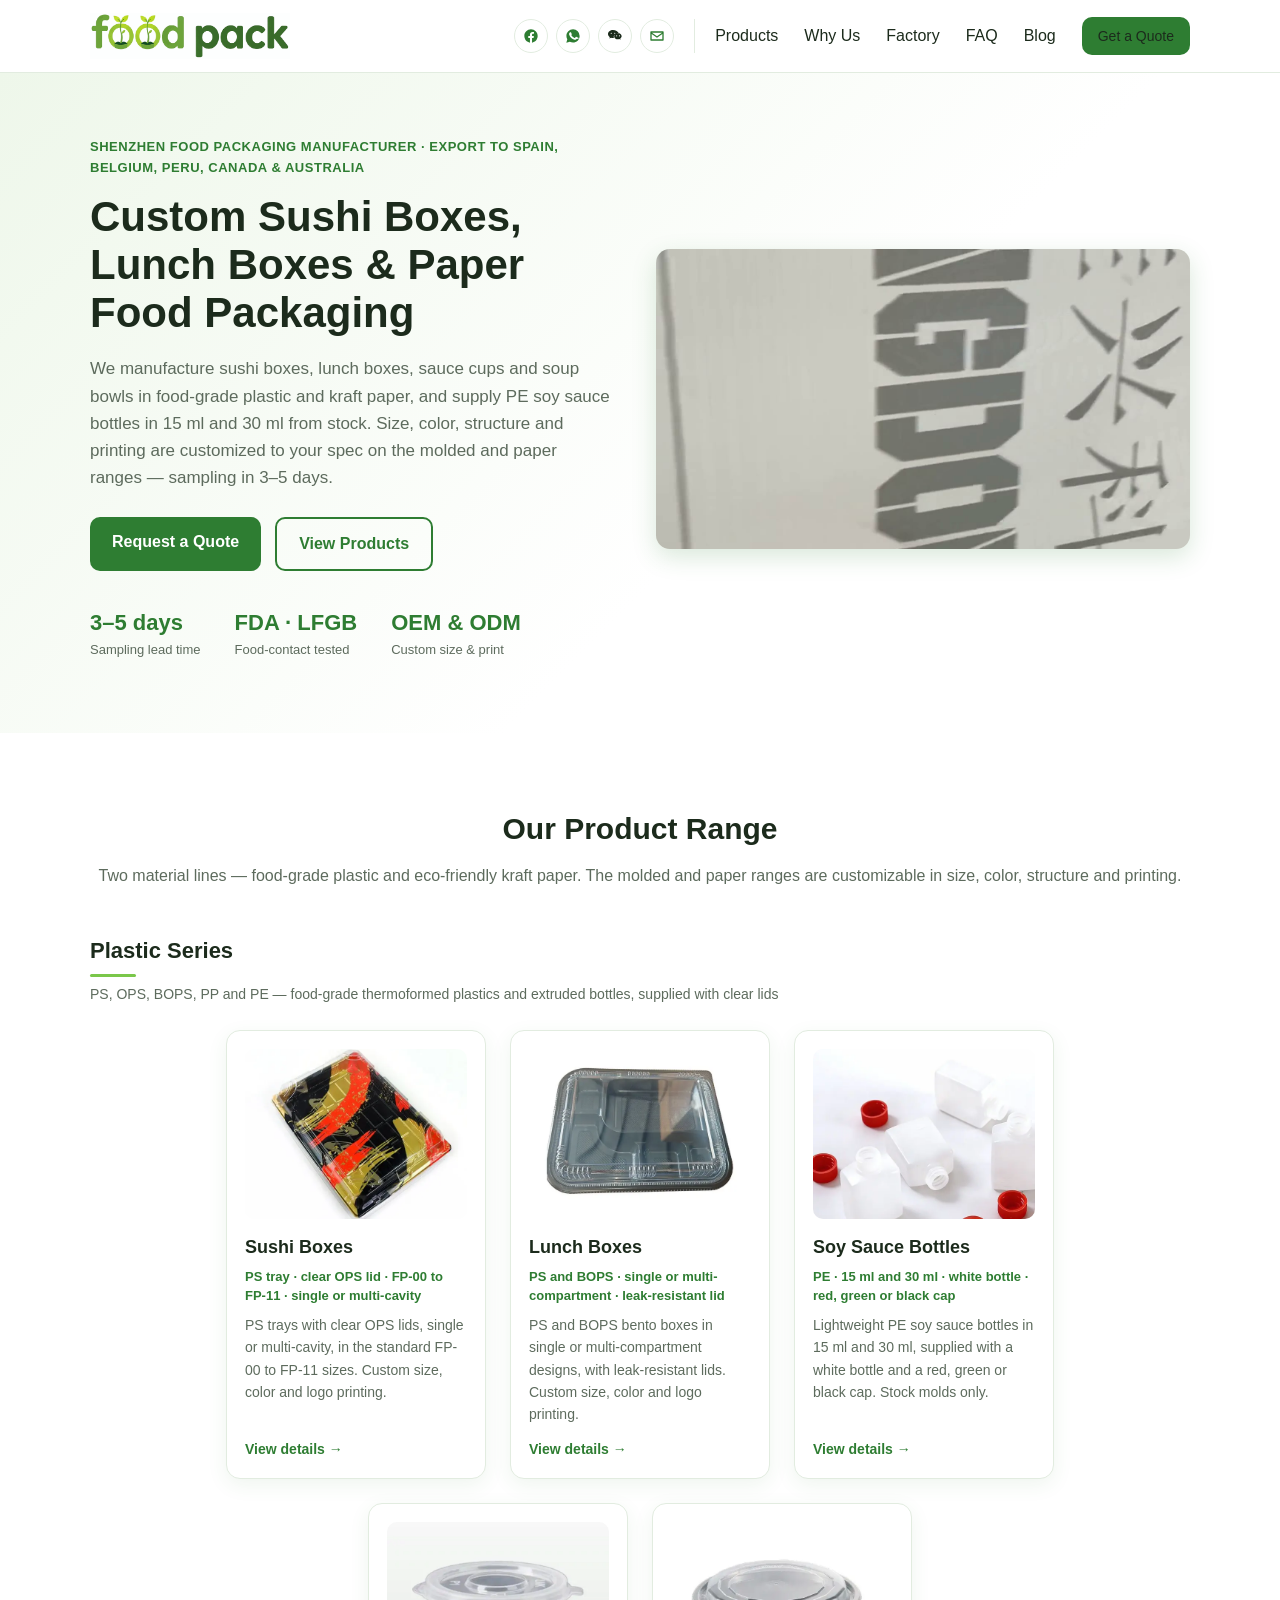
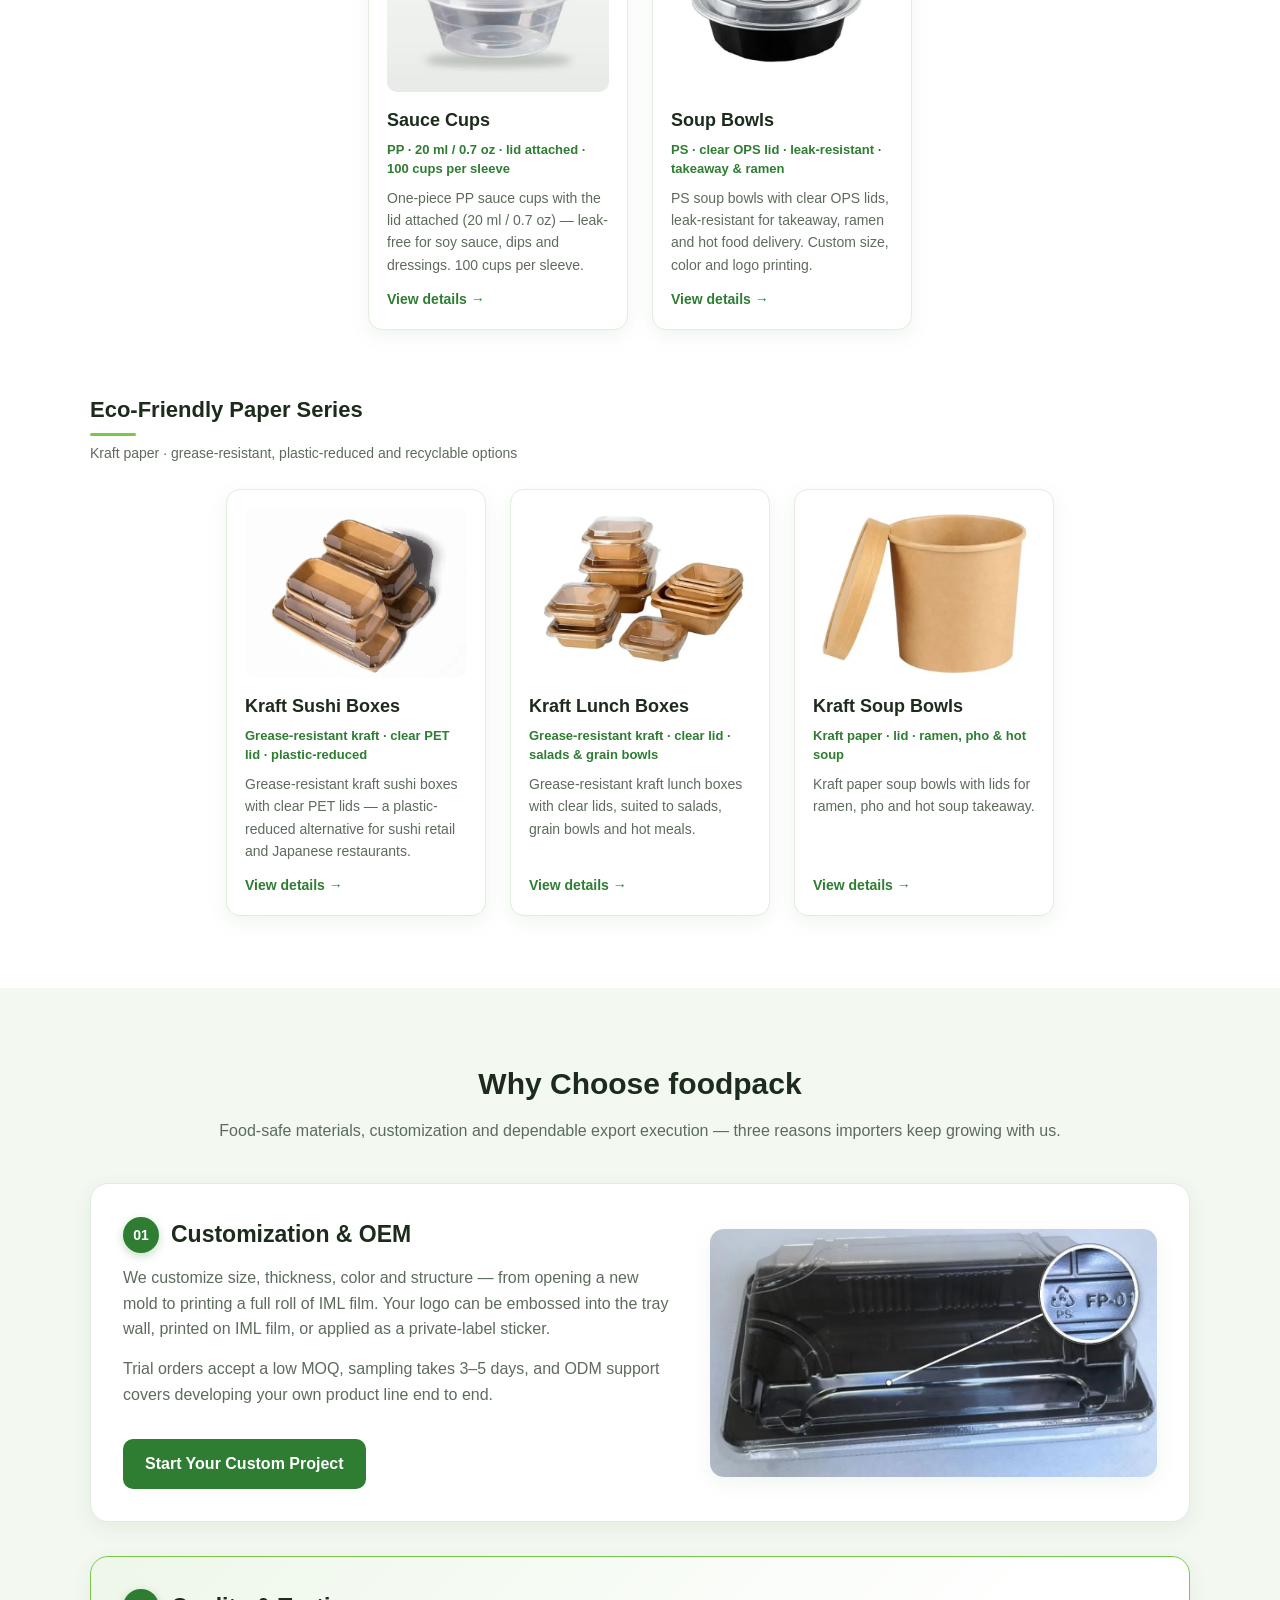
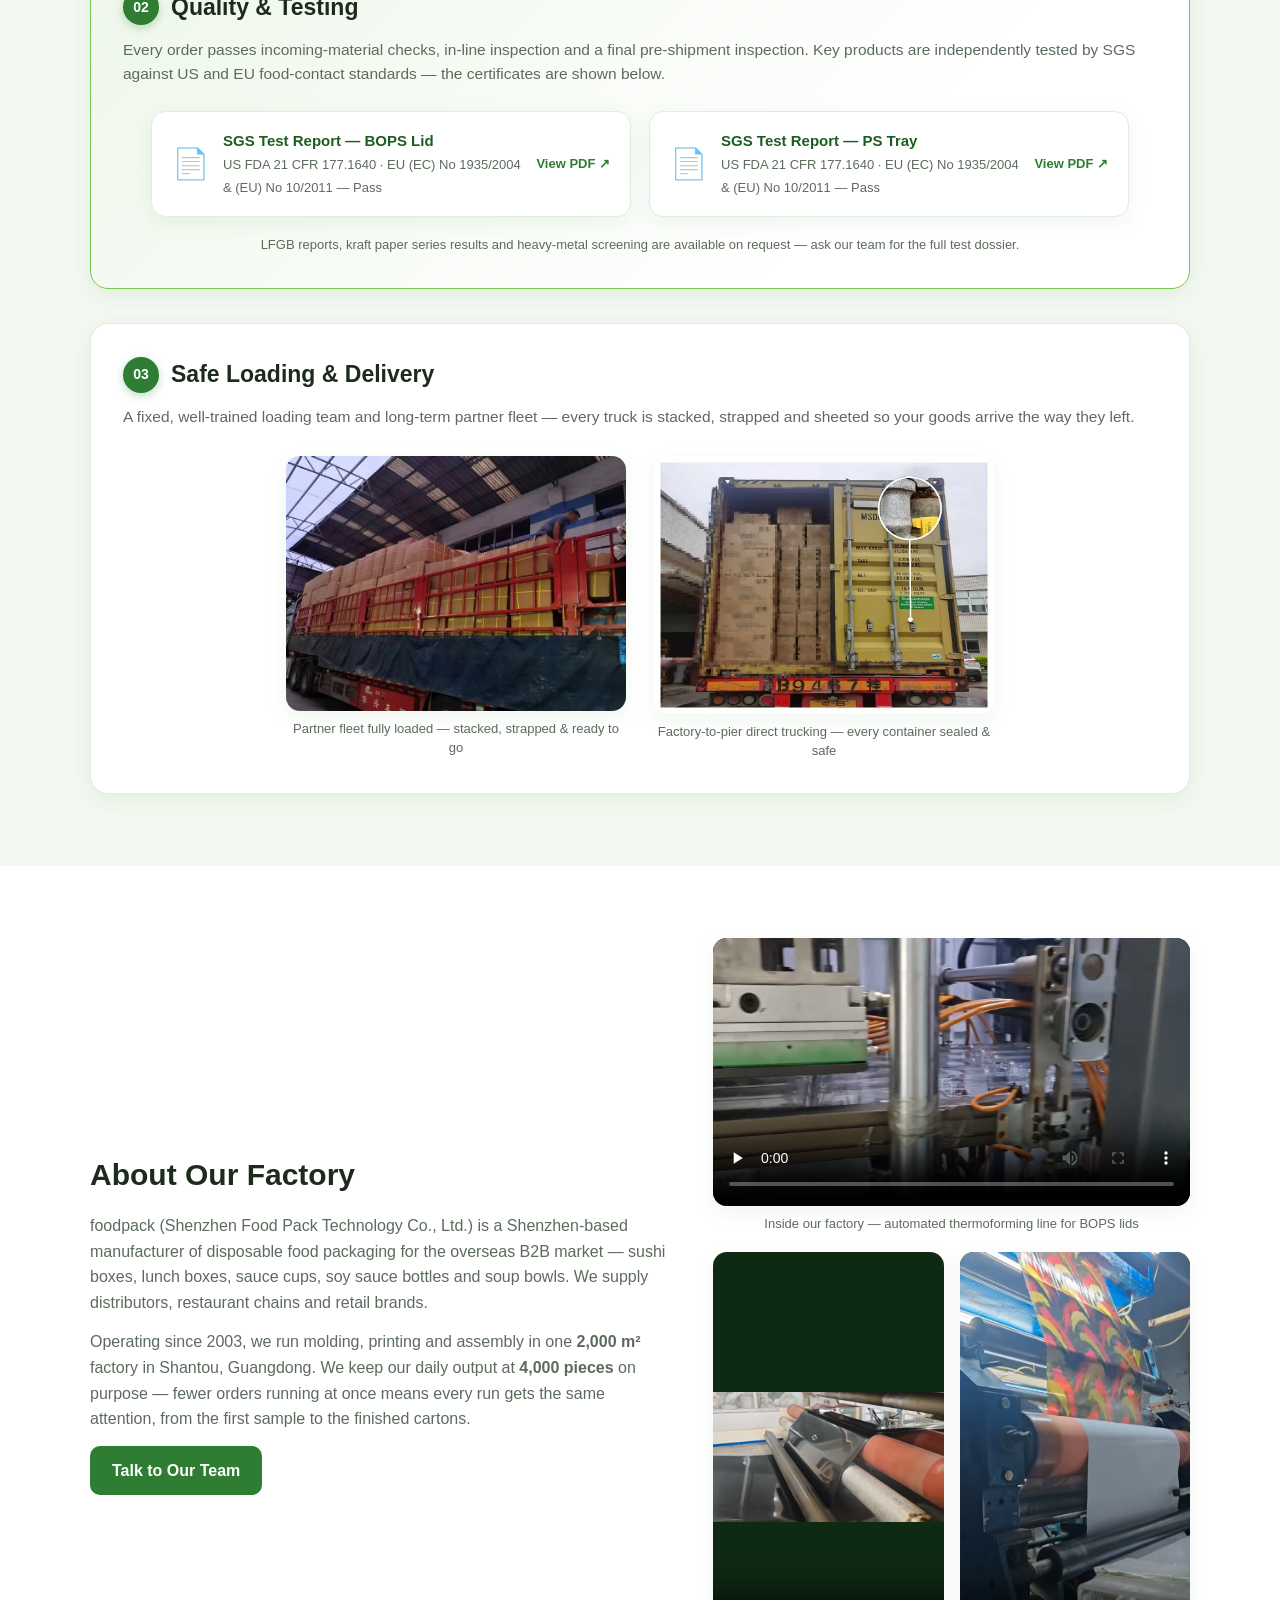
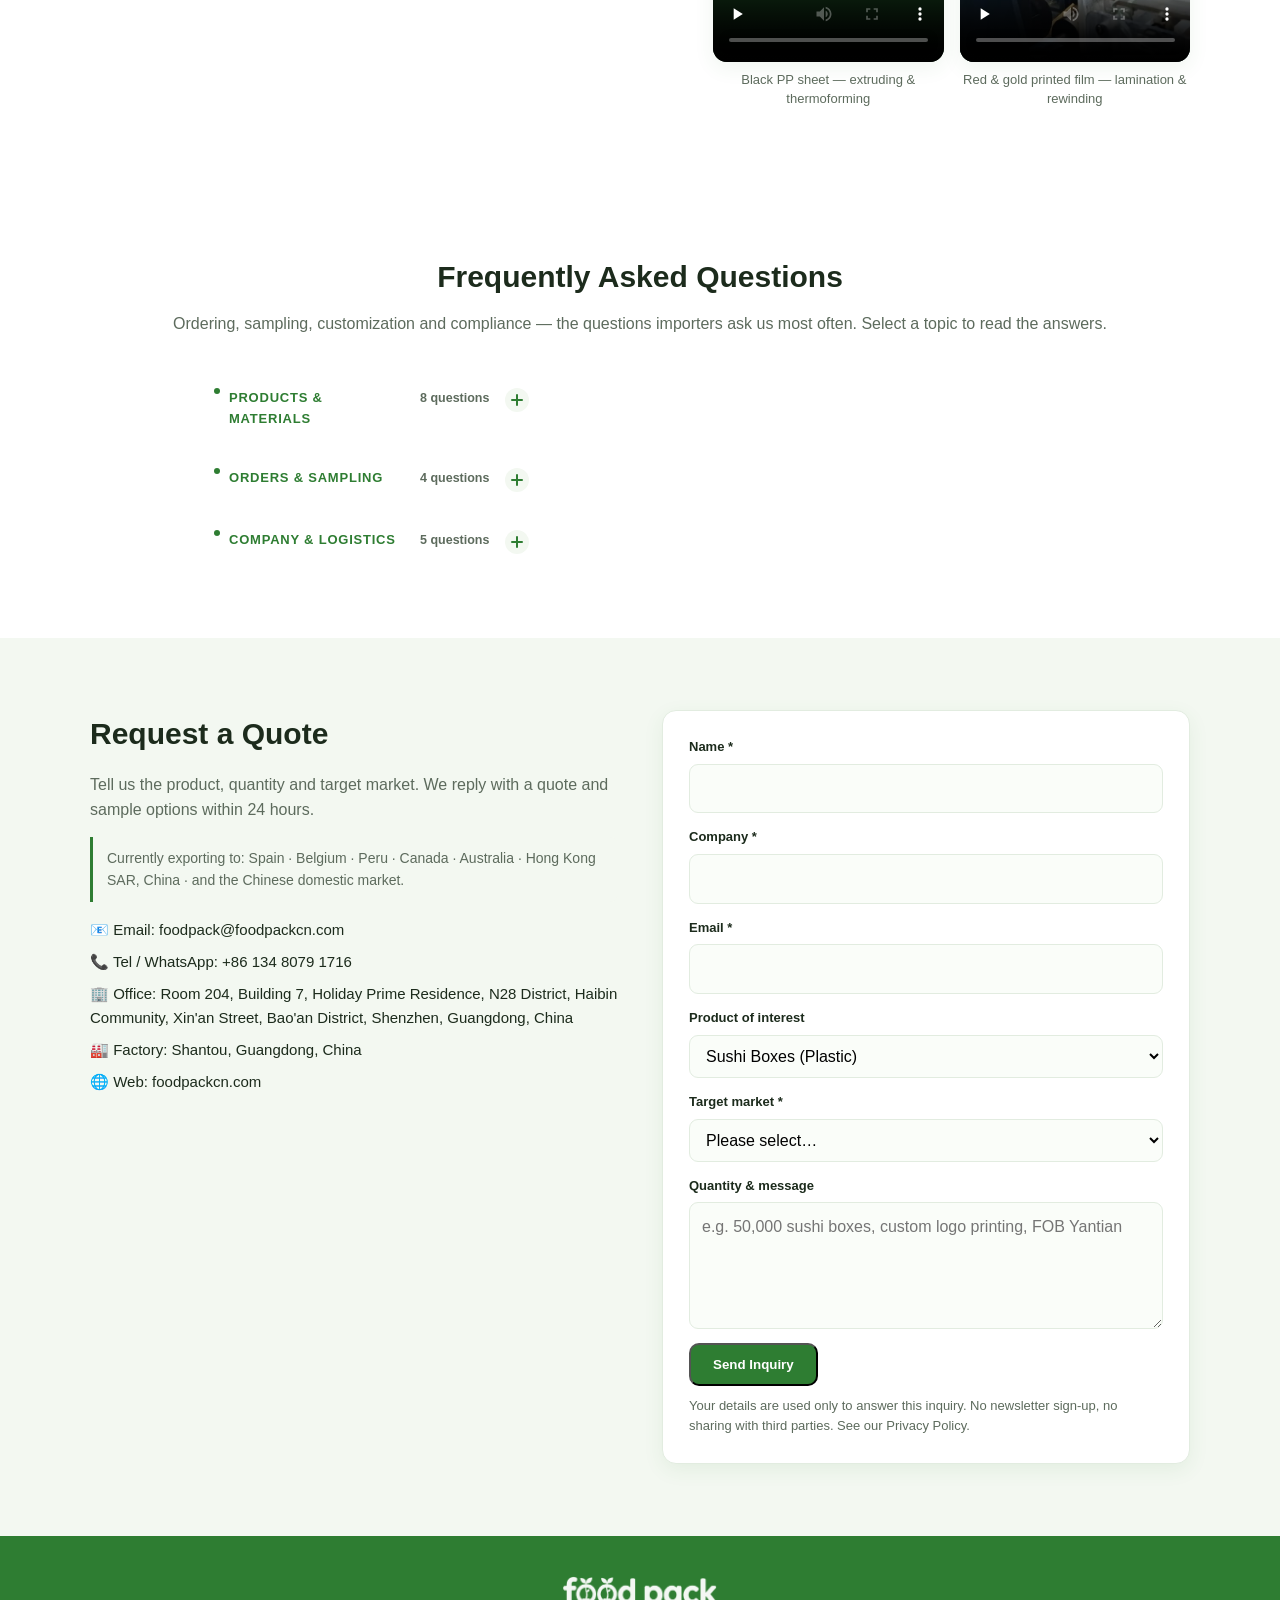
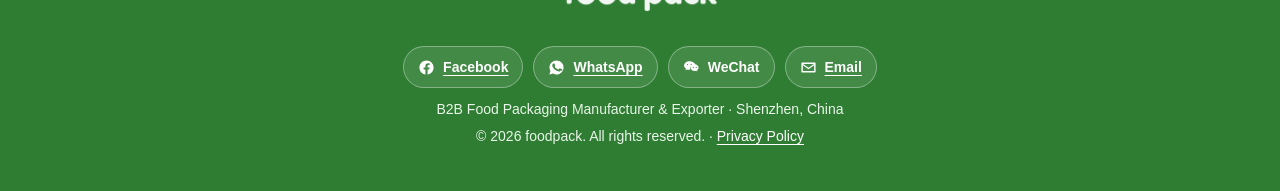
==== commit 708896cc: "homepage: rebuild hero video at 1.46 Mbps (was 286 kbps), fix factory city to Shantou in VideoObject" ====
--- a/index.html
+++ b/index.html
@@ -240,8 +240,8 @@
       {
         "@type": "VideoObject",
         "@id": "https://foodpackcn.com/#factory-video",
-        "name": "Sushi box production line — thermoforming to printed boxes",
-        "description": "Inside the foodpack plant in Shantou, Guangdong: PS sheet is thermoformed into sushi trays on the production line, then printed and finished into lidded sushi boxes ready for export packing.",
+        "name": "Sushi box production line — forming to finished boxes",
+        "description": "Inside the foodpack plant in Shantou, Guangdong: a multi-cavity tool forms PS sheet into sushi trays on our own line, then finished boxes travel down the conveyor ready for export packing.",
         "thumbnailUrl": ["https://foodpackcn.com/assets/video/sushi-box-thermoforming-line-poster.jpg"],
         "uploadDate": "2026-10-11",
         "duration": "PT15.8S",
@@ -451,8 +451,8 @@
       </div>
         <div class="hero-art" data-page-node-id="xcA88VQdnFkQzBCIb6IErr">
           <figure class="hero-photo" data-page-node-id="C3BBtk08c1KbrlgFzfAftw">
-            <video class="hero-video" autoplay muted loop playsinline preload="metadata" poster="assets/video/sushi-box-thermoforming-line-poster.jpg?v=3" aria-label="foodpack sushi box production: clear sheet feeding, the multi-cavity thermoforming press at work, and finished black sushi boxes travelling along the green conveyor">
-              <source src="assets/video/sushi-box-thermoforming-line.mp4?v=3" type="video/mp4">
+            <video class="hero-video" autoplay muted loop playsinline preload="metadata" poster="assets/video/sushi-box-thermoforming-line-poster.jpg?v=4" aria-label="foodpack sushi box production: the multi-cavity thermoforming tool presses and forms clear trays, then finished black sushi boxes travel along the green conveyor">
+              <source src="assets/video/sushi-box-thermoforming-line.mp4?v=4" type="video/mp4">
             </video>
           </figure>
         </div>
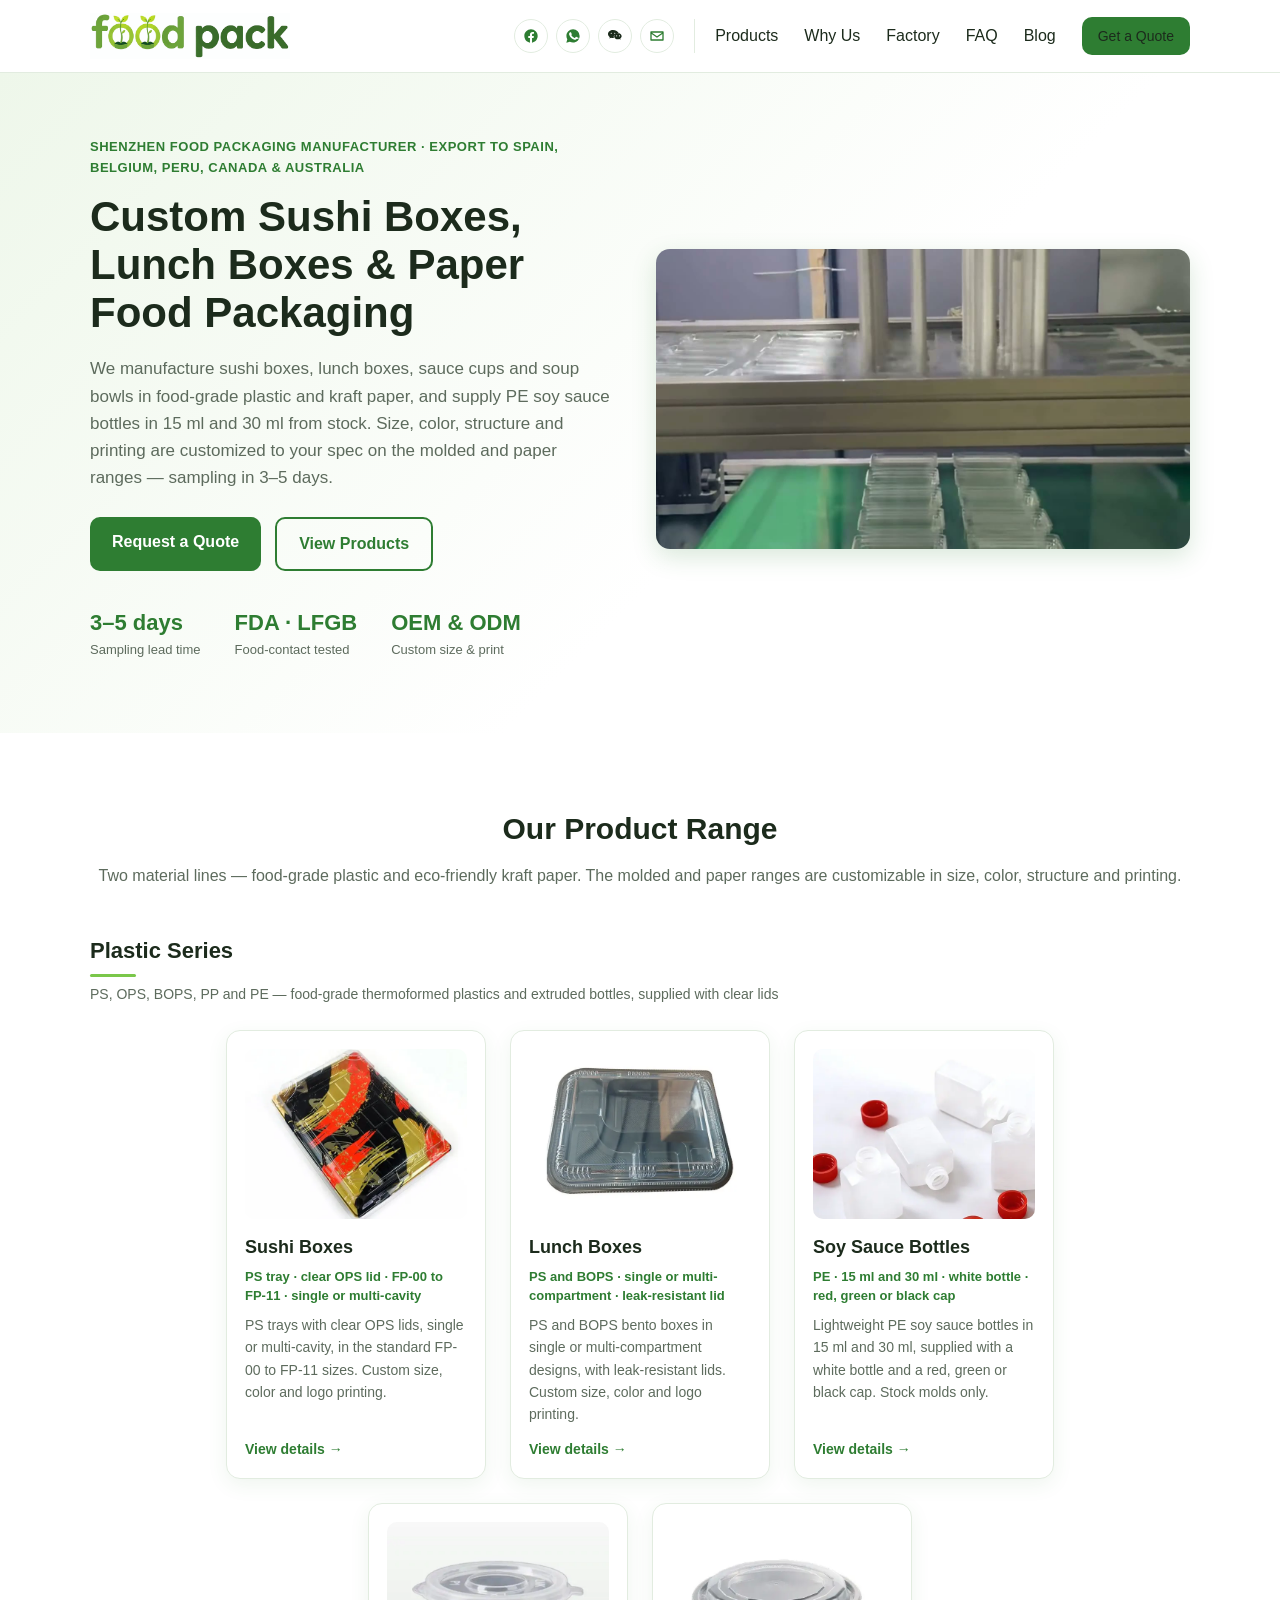
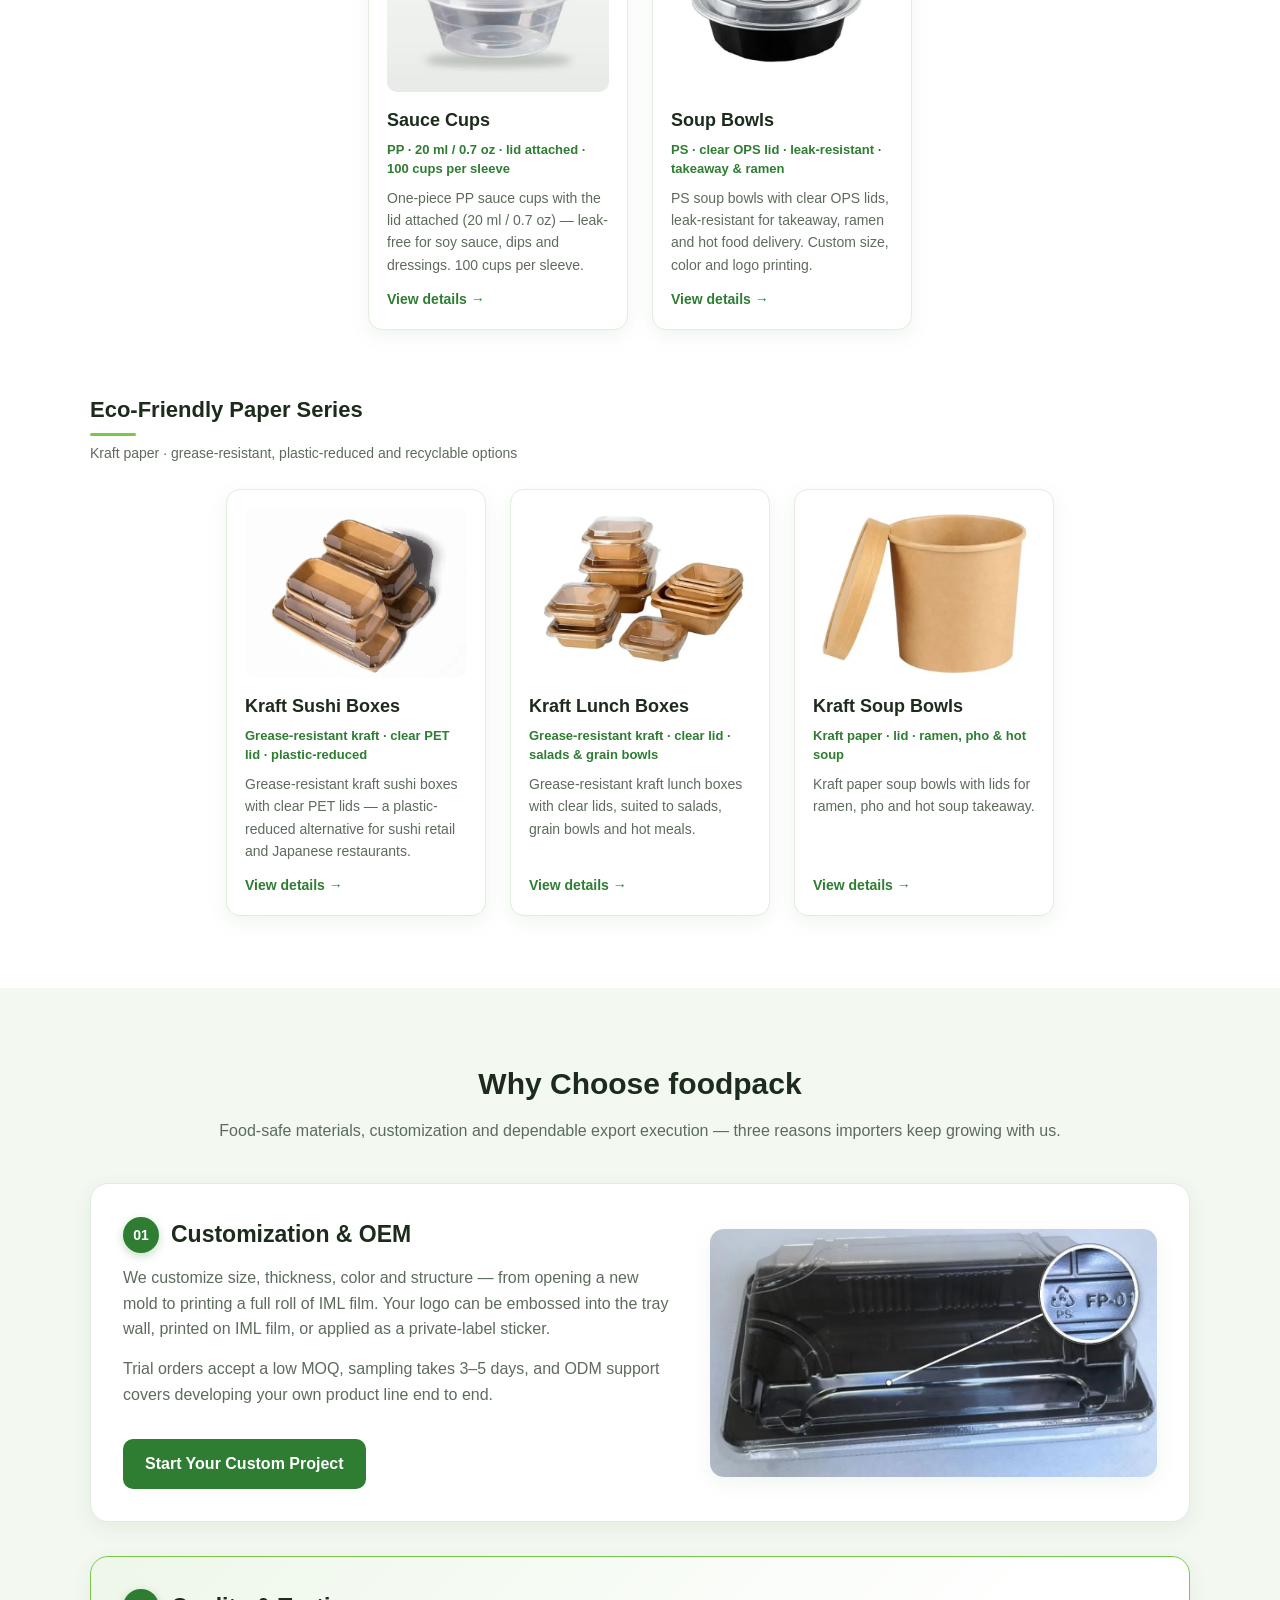
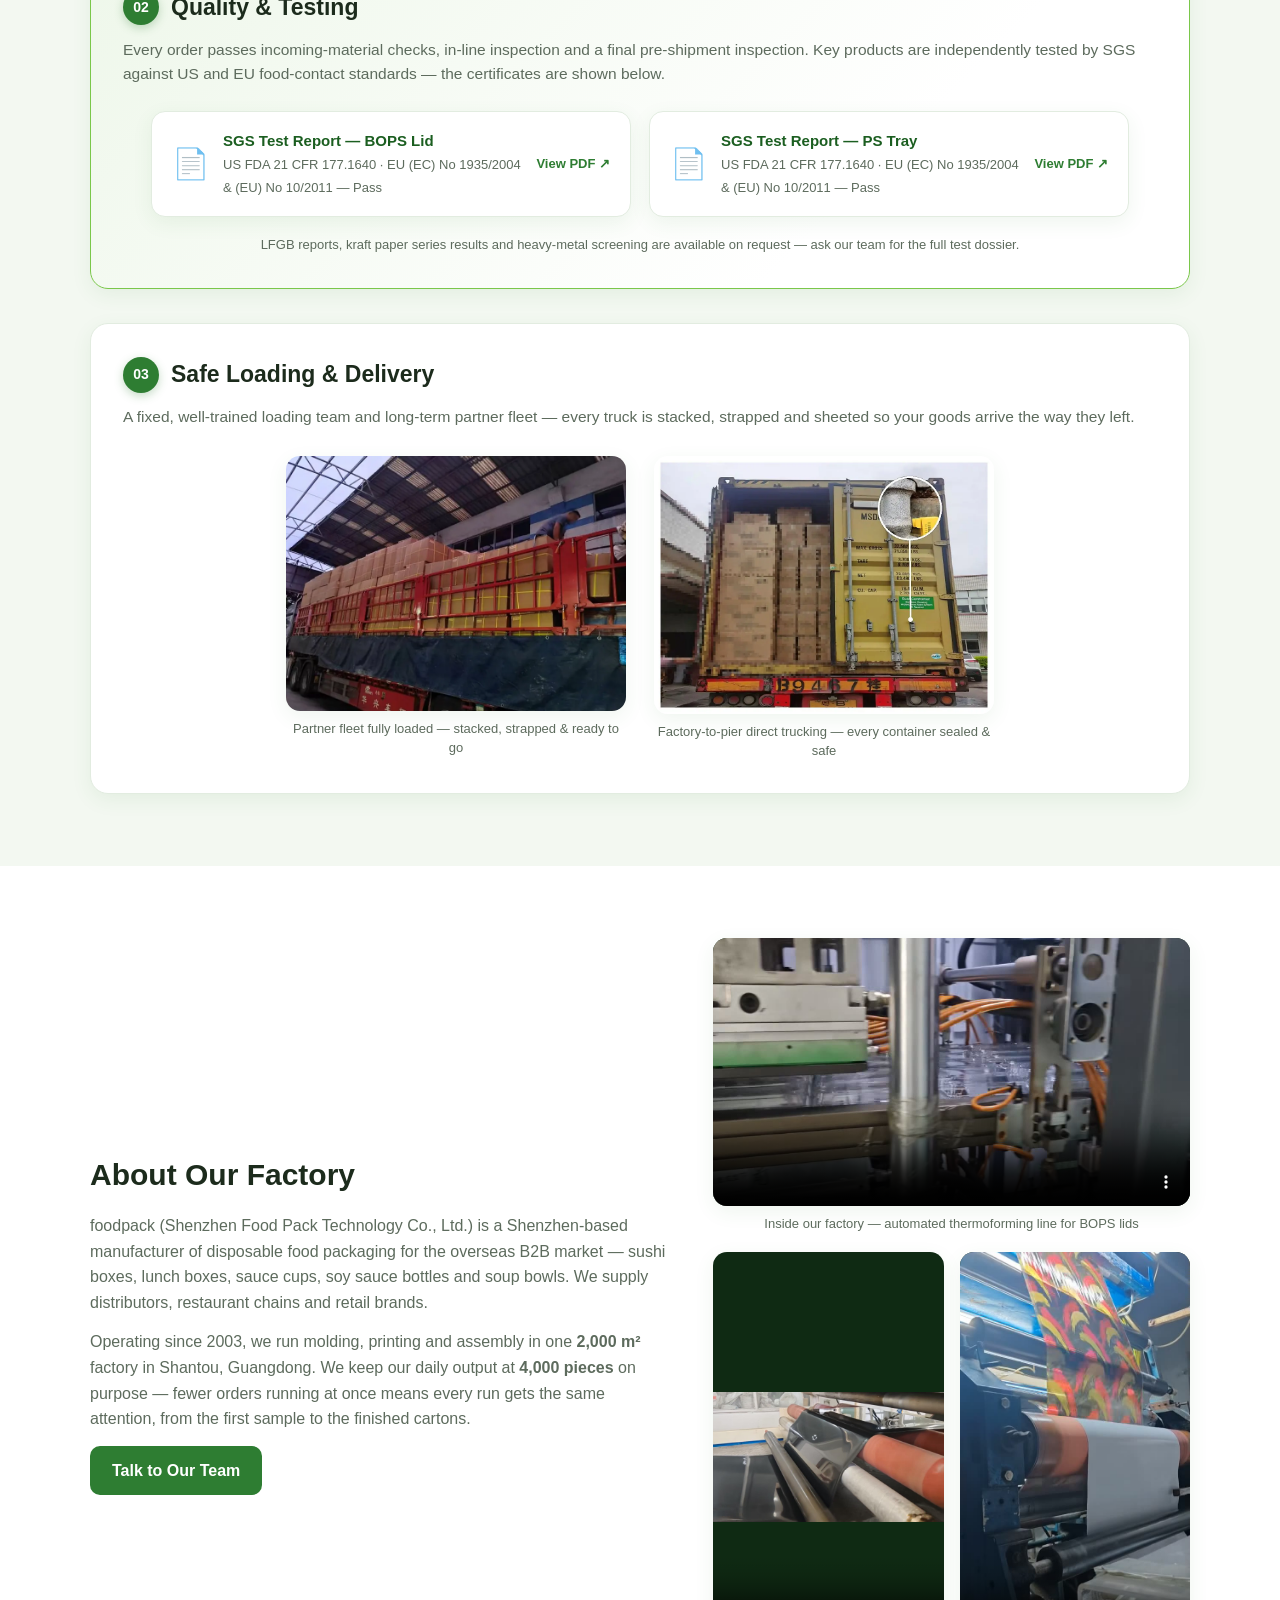
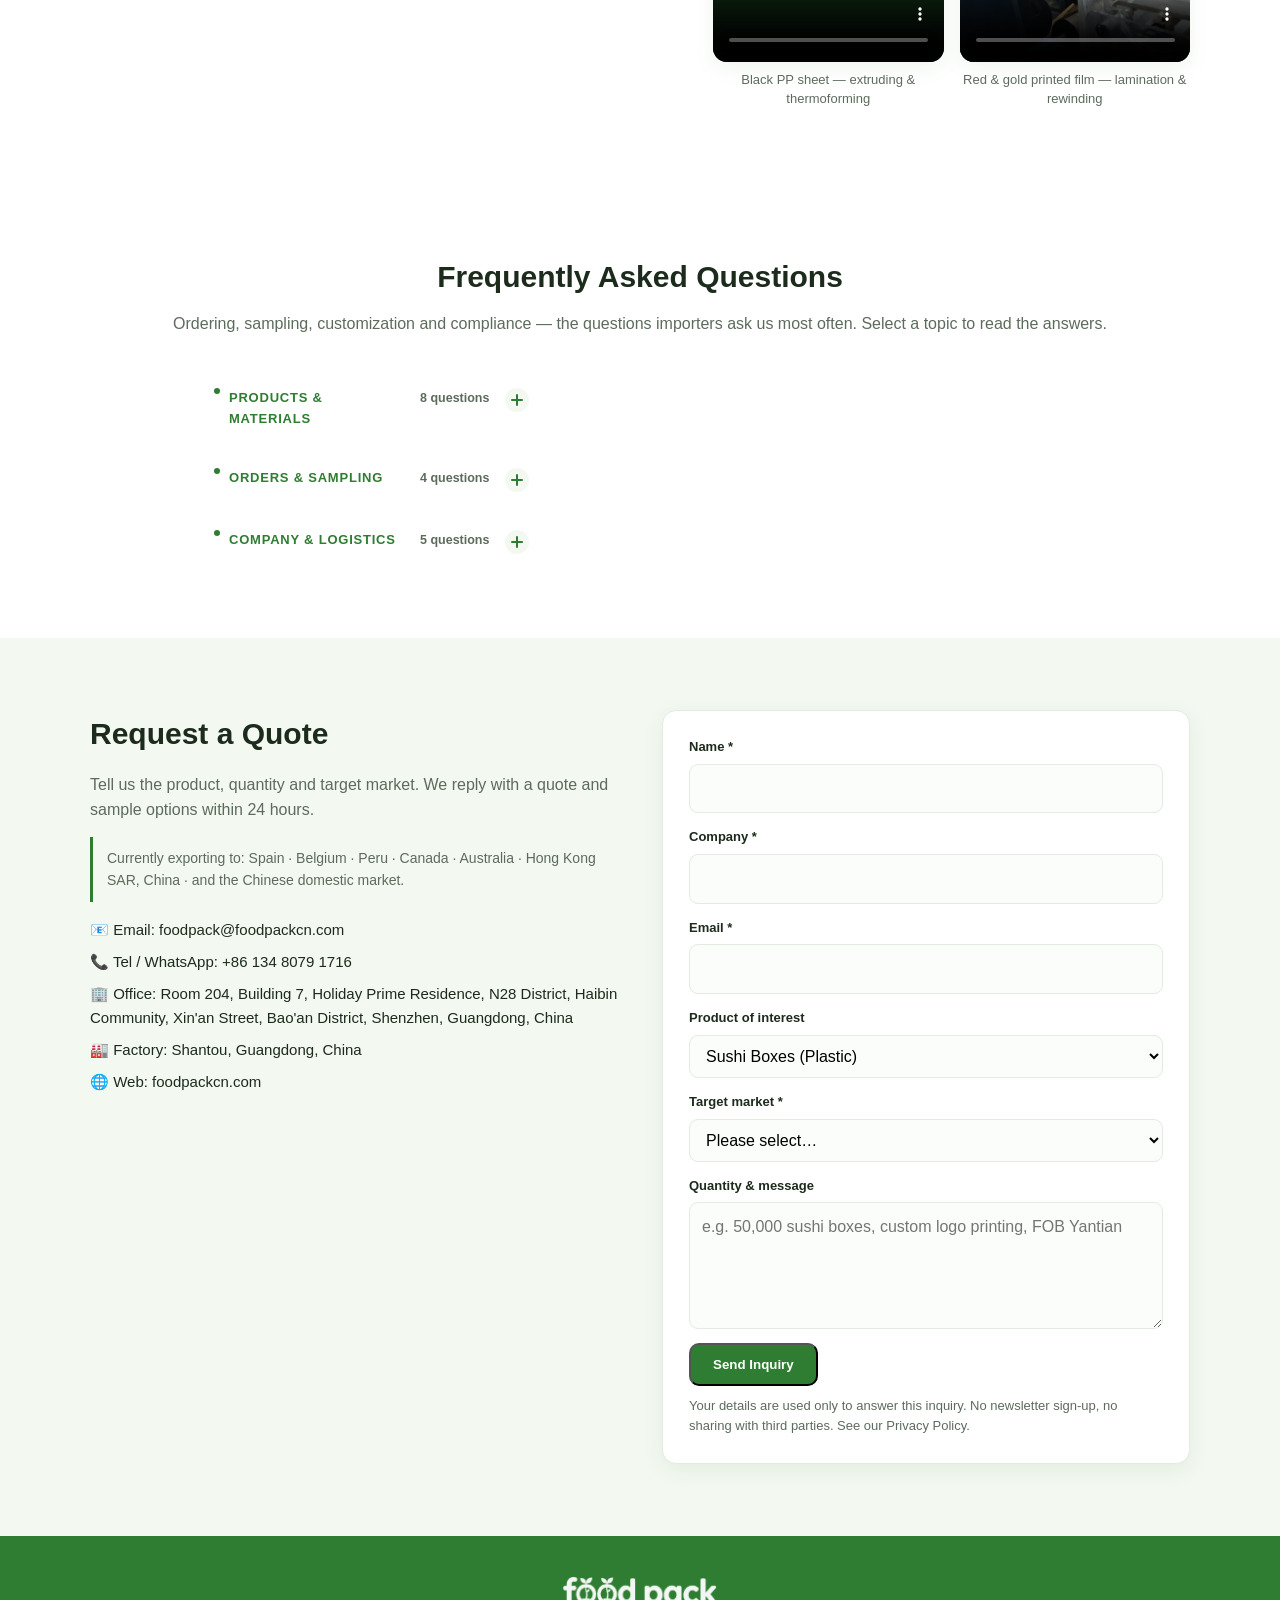
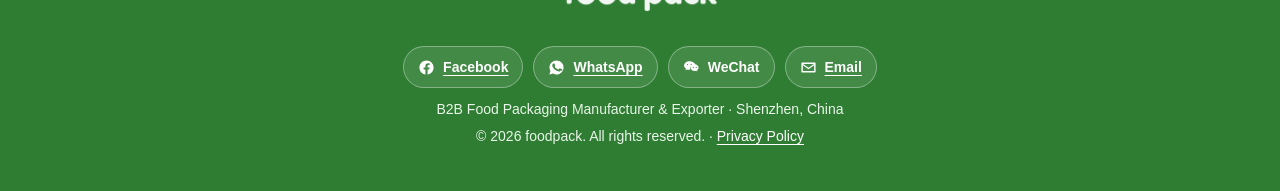
==== commit 1ad14e35: "homepage: pillar hero video - stop cover-cropping 9:16 footage so the mold, formed trays and finishe" ====
--- a/index.html
+++ b/index.html
@@ -1,858 +1,858 @@
-<!DOCTYPE html>
-<html lang="en" data-page-node-id="mFNBOPYJfn9AD3pWPYR58X">
-<head data-page-node-id="HoqtZUiYs5kj8AF2D5N1st">
-  <meta charset="UTF-8" data-page-node-id="Eq6AuMrgHAkro0cGM2WiQe">
-  <meta name="viewport" content="width=device-width, initial-scale=1.0" data-page-node-id="EBPMY4IJ0PDxp19UbrSjZT">
-  <title>foodpack — Sushi Boxes &amp; Lunch Boxes Manufacturer | Shenzhen</title>
-  <meta name="description" content="Sushi boxes, kraft lunch boxes, sauce cups, soy sauce bottles and soup bowls from Shenzhen. FDA &amp; LFGB tested, OEM custom printing, 3-5 day sampling. Shipped to Spain, Belgium, Peru, Canada, Australia." data-page-node-id="vIxXQgZTzULaEhdKBge1pR">
-  <meta name="keywords" content="sushi boxes manufacturer, kraft sushi boxes, lunch boxes supplier, bento boxes, eco-friendly paper packaging, custom food packaging, OEM food packaging, Shenzhen food packaging manufacturer, sauce cups, soy sauce bottles, soup bowls, disposable food containers" data-page-node-id="yhZ7C17vtFmd58Pn4LfxuJ">
-  <link rel="canonical" href="https://foodpackcn.com/" data-page-node-id="WvLv331YBpY25khzeM37gA">
-  <meta property="og:type" content="website" data-page-node-id="Ehgjqho2lH1zH9KXM7OUZE">
-  <meta property="og:title" content="foodpack — Sushi Boxes &amp; Lunch Boxes Manufacturer | Shenzhen" data-page-node-id="3nTPxtJ5EOARC1U06PixEo">
-  <meta property="og:description" content="Custom sushi boxes, kraft lunch boxes and paper soup bowls. FDA &amp; LFGB tested, OEM/ODM supported, shipped to Spain, Belgium, Peru, Canada and Australia." data-page-node-id="w3EZ62GMDjbjyBB2CtmiAZ">
-  <meta property="og:url" content="https://foodpackcn.com/" data-page-node-id="0rXUhHuV0loew4dHCIQo7c">
-  <meta property="og:image" content="https://foodpackcn.com/assets/video/sushi-box-thermoforming-line-poster.jpg" data-page-node-id="FEH3fMN7EKMt0m9H0vaPZh">
-  <meta name="twitter:card" content="summary_large_image" data-page-node-id="G6cl6uKxjj9yinHfOSL4J2">
-  <link rel="icon" type="image/svg+xml" href="assets/favicon.svg?v=3" data-page-node-id="RbkXigPzSN0StnpjQDALNo">
-  <link rel="icon" type="image/png" sizes="32x32" href="/assets/icons/icon-32.png">
-  <link rel="icon" type="image/png" sizes="16x16" href="/assets/icons/icon-16.png">
-  <link rel="apple-touch-icon" sizes="180x180" href="/assets/icons/apple-touch-icon.png">
-  <link rel="manifest" href="/site.webmanifest">
-  <meta name="theme-color" content="#2E7D32">
-  <link rel="stylesheet" href="css/styles.css?v=5" data-page-node-id="Z5T8rny8GyIHO56MVBGxQA">
-  <script type="application/ld+json">
-  {
-    "@context": "https://schema.org",
-    "@type": "Organization",
-    "@id": "https://foodpackcn.com/#organization",
-    "name": "foodpack — Shenzhen Food Pack Technology Co., Ltd.",
-    "alternateName": "Shenzhen Food Pack Technology",
-    "url": "https://foodpackcn.com/",
-    "logo": "https://foodpackcn.com/assets/logo-wordmark-alpha.png",
-    "telephone": "+86-134-8079-1716",
-    "email": "foodpack@foodpackcn.com",
-    "foundingDate": "2003",
-    "description": "Manufacturer and exporter of sushi boxes, lunch boxes, sauce cups, soy sauce bottles and soup bowls in plastic and kraft paper, with OEM and ODM customization.",
-    "address": {
-      "@type": "PostalAddress",
-      "streetAddress": "Room 204, Building 7, Holiday Prime Residence, N28 District, Haibin Community, Xin'an Street, Bao'an District",
-      "addressLocality": "Shenzhen",
-      "addressRegion": "Guangdong",
-      "addressCountry": "CN"
-    },
-    "areaServed": [
-      {"@type": "Country", "name": "Spain"},
-      {"@type": "Country", "name": "Belgium"},
-      {"@type": "Country", "name": "Peru"},
-      {"@type": "Country", "name": "Canada"},
-      {"@type": "Country", "name": "Australia"},
-      {"@type": "AdministrativeArea", "name": "Hong Kong SAR, China"},
-      {"@type": "Country", "name": "China (domestic market)"}
-    ],
-    "knowsAbout": [
-      "sushi boxes", "kraft lunch boxes", "bento boxes", "sauce cups",
-      "soy sauce bottles", "soup bowls", "eco-friendly paper packaging",
-      "custom food packaging", "OEM food packaging",
-      "PS OPS BOPS PP PE food-grade plastics", "thermoforming", "IML film printing",
-      "grease-resistant kraft paper", "FDA 21 CFR 177.1640", "EU Regulation 1935/2004",
-      "LFGB food-contact testing", "SGS food contact testing",
-      "FOB Yantian", "T/T payment terms", "disposable food containers"
-    ]
-  }
-  </script>
-  <script type="application/ld+json">
-  {
-    "@context": "https://schema.org",
-    "@graph": [
-      {
-        "@type": "WebSite",
-        "@id": "https://foodpackcn.com/#website",
-        "url": "https://foodpackcn.com/",
-        "name": "foodpack — Shenzhen Food Pack Technology Co., Ltd.",
-        "publisher": { "@id": "https://foodpackcn.com/#organization" },
-        "inLanguage": "en"
-      },
-      {
-        "@type": ["Product", "ItemPage"],
-        "@id": "https://foodpackcn.com/#sushi-boxes",
-        "name": "Sushi Boxes",
-        "alternateName": "Plastic sushi boxes with OPS lid",
-        "description": "PS trays with clear OPS lids, single or multi-cavity, in the standard FP-00 to FP-11 sizes. Custom size, color and logo printing.",
-        "sku": "FP-SBX",
-        "material": "PS, OPS",
-        "image": "https://foodpackcn.com/assets/products/sushi-box.jpg",
-        "url": "https://foodpackcn.com/products/sushi-boxes.html",
-        "brand": { "@type": "Brand", "name": "foodpack" },
-        "manufacturer": { "@type": "Organization", "name": "Shenzhen Food Pack Technology Co., Ltd." },
-        "category": "Disposable food containers",
-        "address": { "@type": "PostalAddress", "addressCountry": "CN", "addressLocality": "Shenzhen" },
-        "offers": {
-          "@type": "Offer",
-          "priceCurrency": "USD",
-          "availability": "https://schema.org/InStock",
-          "url": "https://foodpackcn.com/#contact",
-          "seller": { "@id": "https://foodpackcn.com/#organization" }
-        }
-      },
-      {
-        "@type": ["Product", "ItemPage"],
-        "@id": "https://foodpackcn.com/#lunch-boxes",
-        "name": "Lunch Boxes",
-        "alternateName": "Plastic bento lunch boxes",
-        "description": "PS and BOPS bento boxes in single or multi-compartment designs, with leak-resistant lids. Custom size, color and logo printing.",
-        "sku": "FP-LBX",
-        "material": "PS, BOPS",
-        "image": "https://foodpackcn.com/assets/products/lunch-box.jpg",
-        "url": "https://foodpackcn.com/products/lunch-boxes.html",
-        "brand": { "@type": "Brand", "name": "foodpack" },
-        "manufacturer": { "@type": "Organization", "name": "Shenzhen Food Pack Technology Co., Ltd." },
-        "category": "Disposable food containers",
-        "offers": {
-          "@type": "Offer",
-          "priceCurrency": "USD",
-          "availability": "https://schema.org/InStock",
-          "url": "https://foodpackcn.com/#contact",
-          "seller": { "@id": "https://foodpackcn.com/#organization" }
-        }
-      },
-      {
-        "@type": ["Product", "ItemPage"],
-        "@id": "https://foodpackcn.com/#soy-sauce-bottles",
-        "name": "Soy Sauce Bottles",
-        "description": "Lightweight PE soy sauce bottles in 15 ml and 30 ml, supplied with a white bottle and a red, green or black cap. Stock molds only.",
-        "sku": "FP-SSB",
-        "material": "PE",
-        "image": "https://foodpackcn.com/assets/products/soy-sauce-bottle.jpg",
-        "url": "https://foodpackcn.com/products/soy-sauce-bottles.html",
-        "brand": { "@type": "Brand", "name": "foodpack" },
-        "manufacturer": { "@type": "Organization", "name": "Shenzhen Food Pack Technology Co., Ltd." },
-        "category": "Sauce and condiment packaging",
-        "offers": {
-          "@type": "Offer",
-          "priceCurrency": "USD",
-          "availability": "https://schema.org/InStock",
-          "url": "https://foodpackcn.com/#contact",
-          "seller": { "@id": "https://foodpackcn.com/#organization" }
-        }
-      },
-      {
-        "@type": ["Product", "ItemPage"],
-        "@id": "https://foodpackcn.com/#sauce-cups",
-        "name": "Sauce Cups",
-        "description": "One-piece PP sauce cups with the lid attached (20 ml / 0.7 oz) — leak-free for soy sauce, dips and dressings. 100 cups per sleeve.",
-        "sku": "FP-SCU",
-        "material": "PP",
-        "image": "https://foodpackcn.com/assets/products/sauce-cup.jpg",
-        "url": "https://foodpackcn.com/products/sauce-cups.html",
-        "brand": { "@type": "Brand", "name": "foodpack" },
-        "manufacturer": { "@type": "Organization", "name": "Shenzhen Food Pack Technology Co., Ltd." },
-        "category": "Sauce and condiment packaging",
-        "offers": {
-          "@type": "Offer",
-          "priceCurrency": "USD",
-          "availability": "https://schema.org/InStock",
-          "url": "https://foodpackcn.com/#contact",
-          "seller": { "@id": "https://foodpackcn.com/#organization" }
-        }
-      },
-      {
-        "@type": ["Product", "ItemPage"],
-        "@id": "https://foodpackcn.com/#soup-bowls",
-        "name": "Soup Bowls",
-        "alternateName": "Plastic soup bowls with OPS lid",
-        "description": "PS soup bowls with clear OPS lids, leak-resistant for takeaway, ramen and hot food delivery. Custom size, color and logo printing.",
-        "sku": "FP-SBW",
-        "material": "PS, OPS",
-        "image": "https://foodpackcn.com/assets/products/soup-bowl.jpg",
-        "url": "https://foodpackcn.com/products/soup-bowls.html",
-        "brand": { "@type": "Brand", "name": "foodpack" },
-        "manufacturer": { "@type": "Organization", "name": "Shenzhen Food Pack Technology Co., Ltd." },
-        "category": "Disposable food containers",
-        "offers": {
-          "@type": "Offer",
-          "priceCurrency": "USD",
-          "availability": "https://schema.org/InStock",
-          "url": "https://foodpackcn.com/#contact",
-          "seller": { "@id": "https://foodpackcn.com/#organization" }
-        }
-      },
-      {
-        "@type": ["Product", "ItemPage"],
-        "@id": "https://foodpackcn.com/#kraft-sushi-boxes",
-        "name": "Kraft Sushi Boxes",
-        "description": "Grease-resistant kraft sushi boxes with clear PET lids — a plastic-reduced alternative for sushi retail and Japanese restaurants.",
-        "sku": "FP-KSB",
-        "material": "Grease-resistant kraft paper, PET lid",
-        "image": "https://foodpackcn.com/assets/products/kraft-sushi-box.jpg",
-        "url": "https://foodpackcn.com/products/kraft-sushi-boxes.html",
-        "brand": { "@type": "Brand", "name": "foodpack" },
-        "manufacturer": { "@type": "Organization", "name": "Shenzhen Food Pack Technology Co., Ltd." },
-        "category": "Disposable food containers",
-        "offers": {
-          "@type": "Offer",
-          "priceCurrency": "USD",
-          "availability": "https://schema.org/InStock",
-          "url": "https://foodpackcn.com/#contact",
-          "seller": { "@id": "https://foodpackcn.com/#organization" }
-        }
-      },
-      {
-        "@type": ["Product", "ItemPage"],
-        "@id": "https://foodpackcn.com/#kraft-lunch-boxes",
-        "name": "Kraft Lunch Boxes",
-        "alternateName": "Kraft bento lunch boxes",
-        "description": "Grease-resistant kraft lunch boxes with clear lids, suited to salads, grain bowls and hot meals.",
-        "sku": "FP-KLB",
-        "material": "Grease-resistant kraft paper",
-        "image": "https://foodpackcn.com/assets/products/kraft-lunch-box.jpg",
-        "url": "https://foodpackcn.com/products/kraft-lunch-boxes.html",
-        "brand": { "@type": "Brand", "name": "foodpack" },
-        "manufacturer": { "@type": "Organization", "name": "Shenzhen Food Pack Technology Co., Ltd." },
-        "category": "Disposable food containers",
-        "offers": {
-          "@type": "Offer",
-          "priceCurrency": "USD",
-          "availability": "https://schema.org/InStock",
-          "url": "https://foodpackcn.com/#contact",
-          "seller": { "@id": "https://foodpackcn.com/#organization" }
-        }
-      },
-      {
-        "@type": ["Product", "ItemPage"],
-        "@id": "https://foodpackcn.com/#kraft-soup-bowls",
-        "name": "Kraft Soup Bowls",
-        "description": "Kraft paper soup bowls with lids for ramen, pho and hot soup takeaway.",
-        "sku": "FP-KBW",
-        "material": "Grease-resistant kraft paper",
-        "image": "https://foodpackcn.com/assets/products/soup-bowl-kraft.jpg",
-        "url": "https://foodpackcn.com/products/kraft-soup-bowls.html",
-        "brand": { "@type": "Brand", "name": "foodpack" },
-        "manufacturer": { "@type": "Organization", "name": "Shenzhen Food Pack Technology Co., Ltd." },
-        "category": "Disposable food containers",
-        "offers": {
-          "@type": "Offer",
-          "priceCurrency": "USD",
-          "availability": "https://schema.org/InStock",
-          "url": "https://foodpackcn.com/#contact",
-          "seller": { "@id": "https://foodpackcn.com/#organization" }
-        }
-      },
-      {
-        "@type": "VideoObject",
-        "@id": "https://foodpackcn.com/#factory-video",
-        "name": "Sushi box production line — forming to finished boxes",
-        "description": "Inside the foodpack plant in Shantou, Guangdong: a multi-cavity tool forms PS sheet into sushi trays on our own line, then finished boxes travel down the conveyor ready for export packing.",
-        "thumbnailUrl": ["https://foodpackcn.com/assets/video/sushi-box-thermoforming-line-poster.jpg"],
-        "uploadDate": "2026-10-11",
-        "duration": "PT15.8S",
-        "contentUrl": "https://foodpackcn.com/assets/video/sushi-box-thermoforming-line.mp4",
-        "encodingFormat": "video/mp4",
-        "publisher": { "@id": "https://foodpackcn.com/#organization" },
-        "inLanguage": "en"
-      }
-    ]
-  }
-  </script>
-  <script type="application/ld+json">  {
-    "@context": "https://schema.org",
-    "@type": "FAQPage",
-    "mainEntity": [
-      {
-        "@type": "Question",
-        "name": "Which food-contact certifications do your products pass?",
-        "acceptedAnswer": {
-          "@type": "Answer",
-          "text": "Key products are tested by SGS against US FDA 21 CFR 177.1640 and EU Regulation (EC) No 1935/2004 with (EU) No 10/2011 — all reports are Pass. LFGB reports for the paper series and heavy-metal screening are available on request."
-        }
-      },
-      {
-        "@type": "Question",
-        "name": "Which materials do you use, and are they food-safe?",
-        "acceptedAnswer": {
-          "@type": "Answer",
-          "text": "Food-grade plastics: PS with clear OPS lids for sushi boxes and soup bowls, PS and BOPS for lunch boxes, PP for sauce cups, and PE for soy sauce bottles. The paper series uses grease-resistant kraft paper. Every batch passes incoming-material checks, in-line inspection and a pre-shipment inspection."
-        }
-      },
-      {
-        "@type": "Question",
-        "name": "Are the kraft paper products really grease resistant?",
-        "acceptedAnswer": {
-          "@type": "Answer",
-          "text": "The kraft paper used in our sushi boxes, lunch boxes and soup bowls carries a food-contact grease-resistant coating, so it handles oily and hot food far better than uncoated paper. For very greasy items such as fried food, tell us the application and we will recommend the right grade and thickness."
-        }
-      },
-      {
-        "@type": "Question",
-        "name": "What is the difference between PS, OPS, BOPS, PP and PE?",
-        "acceptedAnswer": {
-          "@type": "Answer",
-          "text": "Each grade is chosen for a different part of the product. PS forms the trays and soup bowls. OPS is used for the clear lids. BOPS is specified on lunch box trays. PP is injection-molded into the sauce cups. PE is extruded into the soy sauce bottles. All five are food-grade plastics, and the mix is fixed per product so the tray, lid and bottle stay compatible on the filling line."
-        }
-      },
-      {
-        "@type": "Question",
-        "name": "Which material is best for greasy or oily food?",
-        "acceptedAnswer": {
-          "@type": "Answer",
-          "text": "For oily or hot food the grease-resistant kraft series is the better choice — the kraft carries a food-contact grease-resistant coating. Dry and cold items such as sushi and cut fruit work well in PS trays with clear OPS lids. For fried food, tell us the application and we will recommend the right grade and thickness rather than guess."
-        }
-      },
-      {
-        "@type": "Question",
-        "name": "Do the kraft paper products pass LFGB testing?",
-        "acceptedAnswer": {
-          "@type": "Answer",
-          "text": "The kraft paper series is tested under LFGB, and the reports are available on request together with heavy-metal screening and the full test dossier. The SGS reports published on this page cover the molded range against FDA 21 CFR 177.1640 and EU 1935/2004 with (EU) No 10/2011 — both Pass."
-        }
-      },
-      {
-        "@type": "Question",
-        "name": "Can the containers go in a microwave, oven or freezer?",
-        "acceptedAnswer": {
-          "@type": "Answer",
-          "text": "Not every grade is rated for every condition, and we would rather confirm than guess. Tell us whether the container has to go in a microwave, a freezer or a conventional oven, and at what temperature and duration, and our team will specify a suitable grade and confirm it in writing before you place an order."
-        }
-      },
-      {
-        "@type": "Question",
-        "name": "Do you offer a plastic-reduced or recyclable option?",
-        "acceptedAnswer": {
-          "@type": "Answer",
-          "text": "Yes. The eco-friendly paper series is the plastic-reduced line: grease-resistant kraft sushi boxes, lunch boxes and soup bowls, supplied with clear PET or kraft lids. It is aimed at retailers and restaurant groups phasing out bare plastic trays. Ask us for the recycling declaration and the material breakdown for each item."
-        }
-      },
-      {
-        "@type": "Question",
-        "name": "Can you customize size, color, structure and printing?",
-        "acceptedAnswer": {
-          "@type": "Answer",
-          "text": "Yes — OEM and ODM are both supported. We customize dimensions, cavity structure, thickness, color and printing. Your logo can be embossed into the tray wall, printed on IML film, or applied as a private-label sticker."
-        }
-      },
-      {
-        "@type": "Question",
-        "name": "What is the minimum order quantity?",
-        "acceptedAnswer": {
-          "@type": "Answer",
-          "text": "MOQ depends on the mold and the print method. Trial orders are accepted at a low MOQ — send us the product spec and your target quantity and we will confirm the exact figure for each item."
-        }
-      },
-      {
-        "@type": "Question",
-        "name": "How long does sampling take, and what does tooling cost?",
-        "acceptedAnswer": {
-          "@type": "Answer",
-          "text": "Sampling takes 3–5 days. Send us drawings, reference samples or photos of the product you have in mind; our engineering team will quote the tooling cost before we start cutting tooling."
-        }
-      },
-      {
-        "@type": "Question",
-        "name": "How do I get a quote?",
-        "acceptedAnswer": {
-          "@type": "Answer",
-          "text": "Send the product name, quantity and target market through the form below, or email foodpack@foodpackcn.com / WhatsApp +86 134 8079 1716. We reply with pricing and sample options within 24 hours."
-        }
-      },
-      {
-        "@type": "Question",
-        "name": "Are you a manufacturer or a trading company?",
-        "acceptedAnswer": {
-          "@type": "Answer",
-          "text": "We are a manufacturer. Shenzhen Food Pack Technology Co., Ltd. runs molding, printing and assembly in its own factory in Shantou, Guangdong, and exports directly to distributors, restaurant chains and retail brands from its office in Bao'an District, Shenzhen."
-        }
-      },
-      {
-        "@type": "Question",
-        "name": "Which countries do you export to?",
-        "acceptedAnswer": {
-          "@type": "Answer",
-          "text": "We currently export to Spain, Belgium, Peru, Canada, Australia, Hong Kong SAR (China) and the Chinese domestic market. Documents such as packing lists, certificates of origin and inspection reports are prepared for every shipment."
-        }
-      },
-      {
-        "@type": "Question",
-        "name": "What are your payment and shipping terms?",
-        "acceptedAnswer": {
-          "@type": "Answer",
-          "text": "Payment is by T/T bank transfer only — 30% deposit, 70% balance before shipment. We quote FOB Yantian, and loading is handled by a fixed, trained team with a long-term partner fleet. Full bank details are issued with your proforma invoice."
-        }
-      },
-      {
-        "@type": "Question",
-        "name": "What is your daily production capacity?",
-        "acceptedAnswer": {
-          "@type": "Answer",
-          "text": "Our factory in Shantou, Guangdong runs at 4,000 pieces per day across molding, printing and assembly. We schedule to that figure deliberately so each order is checked rather than pushed through — send us your target quantity and quantity split and we will confirm the production schedule before you place the order."
-        }
-      },
-      {
-        "@type": "Question",
-        "name": "How long has the factory been running, and where is it located?",
-        "acceptedAnswer": {
-          "@type": "Answer",
-          "text": "Shenzhen Food Pack Technology Co., Ltd. has been manufacturing disposable food packaging since 2003 and occupies a 2,000 m² factory site in Shantou, Guangdong. Molding, printing and assembly all run on site, so you can audit the line in person before ordering."
-        }
-      }
-    ]
-  }</script>
-</head>
-<body data-page-node-id="NWFcd1W5o8hJKyb4BqGYPU">
-
-  <!-- ===== Header / Nav ===== -->
-  <header class="site-header" data-page-node-id="6t2fn1LxkG1hagHGvBwZIE">
-    <div class="container nav" data-page-node-id="8YLmdU2njMiJpVwlIU58IJ">
-      <a class="brand" href="#top" tabindex="0" role="link" data-page-node-id="KWrR9gE2Zm7Eimo082p6co">
-        <img src="assets/logo-wordmark-trim.png" alt="food pack" class="brand-logo" data-page-node-id="2QbFd7jPn9LsUAe2KYW9r7">
-      </a>
-      <div class="nav-right" data-page-node-id="VCvD4qkdQqtB6rXdPap4Eq">
-        <div class="nav-social" aria-label="Direct contact channels" data-page-node-id="Y38hVBrHx74fvEi8gBt7Hg">
-          <a class="nav-ic" href="https://www.facebook.com/" target="_blank" rel="noopener" aria-label="foodpack on Facebook" title="Facebook" data-page-node-id="WebiVdcG9jYgJU0UR8LsDS">
-            <svg viewBox="0 0 24 24" fill="currentColor" aria-hidden="true" data-page-node-id="gLDBsodZ6OQL0Q6P4YYFWy"><path d="M22 12.06C22 6.5 17.52 2 12 2S2 6.5 2 12.06C2 17.08 5.66 21.24 10.44 22v-7.03H7.9v-2.91h2.54V9.85c0-2.52 1.49-3.91 3.77-3.91 1.1 0 2.24.2 2.24.2v2.46h-1.26c-1.24 0-1.63.78-1.63 1.57v1.89h2.78l-.45 2.91h-2.33V22C18.34 21.24 22 17.08 22 12.06z" data-page-node-id="oqWkGyMpCJqx1ngzSnEerH"/></svg>
-          </a>
-          <a class="nav-ic" href="https://wa.me/8613480171716" target="_blank" rel="noopener" aria-label="Chat on WhatsApp" title="WhatsApp: +86 134 8079 1716" data-page-node-id="EEGFNP0mkwaE2SO4GdQ6Kq">
-            <svg viewBox="0 0 24 24" fill="currentColor" aria-hidden="true" data-page-node-id="j3HjQ3iDUPrcBfom47XEAE"><path d="M12.04 2C6.58 2 2.13 6.45 2.13 11.91c0 1.75.46 3.45 1.32 4.95L2 22l5.25-1.38a9.9 9.9 0 0 0 4.79 1.22h.01c5.46 0 9.91-4.45 9.91-9.91A9.86 9.86 0 0 0 12.04 2zm5.8 14.09c-.25.7-1.43 1.33-1.97 1.39-.54.06-1.05.25-3.53-.74-2.99-1.19-4.87-4.31-5.02-4.51-.15-.2-1.2-1.62-1.2-3.09 0-1.47.77-2.19 1.04-2.49.27-.3.59-.37.79-.37h.56c.18 0 .43-.07.67.51.25.62.84 2.12.91 2.28.07.16.12.34.02.54-.1.2-.17.32-.34.51-.17.19-.36.42-.16.78.2.36.87 1.44 1.87 2.33 1.29 1.15 2.37 1.51 2.72 1.69.35.18.55.15.76-.09.21-.24.91-1.06 1.16-1.42.25-.36.5-.3.84-.18.34.12 2.16 1.02 2.53 1.2.37.18.62.27.71.42.09.15.09.87-.16 1.57z" data-page-node-id="KzvWilzYvEGnXHhW9kNKNU"/></svg>
-          </a>
-          <button type="button" class="nav-ic nav-ic-wechat" aria-label="WeChat contact — show QR code" title="WeChat: wxid_8398574091012" data-wechat-open data-page-node-id="VTNrOwlF9JHxBbIdkR3HPq">
-            <svg viewBox="0 0 24 24" fill="currentColor" aria-hidden="true" data-page-node-id="cTaQJYuOqm319CGigUEEPG"><path d="M9 3C4.86 3 1.5 5.8 1.5 9.1c0 1.87 1.06 3.53 2.72 4.63l-.7 2.2 2.5-1.28c.86.24 1.77.37 2.72.37.55 0 1.08-.05 1.58-.15a5.4 5.4 0 0 1-.24-1.6c0-3.2 3.05-5.8 6.8-5.8h.6C16.6 5.4 13 3 9 3zm-2.6 4a.9.9 0 1 1 0 1.8.9.9 0 0 1 0-1.8zm5.2 0a.9.9 0 1 1 0 1.8.9.9 0 0 1 0-1.8zM22 12.2c0-2.6-2.53-4.7-5.65-4.7s-5.65 2.1-5.65 4.7 2.53 4.7 5.65 4.7c.72 0 1.4-.1 2.04-.29l2.06 1.06-.57-1.79c1.42-.98 2.22-2.45 2.22-4.17zm-7.5-1.3a.85.85 0 1 1 0 1.7.85.85 0 0 1 0-1.7zm4.2 0a.85.85 0 1 1 0 1.7.85.85 0 0 1 0-1.7z" data-page-node-id="ngBeaZYvV2owYu52zkHDS8"/></svg>
-          </button>
-          <a class="nav-ic" href="mailto:foodpack@foodpackcn.com" aria-label="Send us an email" title="Email: foodpack@foodpackcn.com" data-page-node-id="4ZQNZ0hw6DR3TftnZVXEaY">
-            <svg viewBox="0 0 24 24" fill="currentColor" aria-hidden="true" data-page-node-id="eZWzajQyxTKcDr240aRAcB"><path d="M3 5h18a1 1 0 0 1 1 1v12a1 1 0 0 1-1 1H3a1 1 0 0 1-1-1V6a1 1 0 0 1 1-1zm1.4 2L12 12.2 19.6 7H4.4zM4 8.9V17h16V8.9l-8 5.6-8-5.6z" data-page-node-id="Hl2RWLPafZfJwLFLgVY47C"/></svg>
-          </a>
-        </div>
-        <nav class="nav-links" id="navLinks" aria-label="Main" data-page-node-id="5YPJ7u5yIdXlFLy7FZ4RXd">
-        <a href="#products" data-page-node-id="Jch4RKOOBurfsCCfRx8nAX">Products</a>
-        <a href="#why" data-page-node-id="0Omh8M7od5EAgnn9WpqT1Y">Why Us</a>
-        <a href="#about" data-page-node-id="2mSdjVmB2j5UF9wDNoYsG6">Factory</a>
-        <a href="#faq" data-page-node-id="axs5YhuCf2jtr38XVHeKI2">FAQ</a>
-        <a href="blog/index.html" data-page-node-id="BlogNavLinkNode01">Blog</a>
-        <a href="#contact" class="btn btn-small" data-page-node-id="3sf4xh95sGEk6kEUBFGfeW">Get a Quote</a>
-        </nav>
-      </div>
-      <button class="nav-toggle" id="navToggle" aria-label="Menu" aria-expanded="false" data-page-node-id="n8CdPo3StDOxqVZzPmXAiy">☰</button>
-    </div>
-  </header>
-
-  <!-- ===== Hero ===== -->
-  <section class="hero" id="top" data-page-node-id="nQtc3tdNDXlyto4197aPvQ">
-    <div class="container hero-inner" data-page-node-id="Yr4WL1iSw5naZOsbzBGx0G">
-      <div class="hero-text" data-page-node-id="FaeAETjElROxmNxODdmocU">
-        <p class="eyebrow" data-page-node-id="ONzEQLmdDp5KJDOPjS2Q9r">Shenzhen Food Packaging Manufacturer · Export to Spain, Belgium, Peru, Canada &amp; Australia</p>
-        <h1 data-page-node-id="5W5ov19lFdTN2e6ZytlYHW">Custom Sushi Boxes, Lunch Boxes &amp; Paper Food Packaging</h1>
-        <p class="lead" data-page-node-id="ofUsOn6ArbHXFJB2OqdA7j">We manufacture sushi boxes, lunch boxes, sauce cups and soup bowls in food-grade plastic and kraft paper, and supply PE soy sauce bottles in 15 ml and 30 ml from stock. Size, color, structure and printing are customized to your spec on the molded and paper ranges — sampling in 3–5 days.</p>
-        <div class="hero-cta" data-page-node-id="97tAHjSjWukLgPwTqgaAKD">
-          <a href="#contact" class="btn" data-page-node-id="0d0PPGSY8n5H8XcwvQ7zDz">Request a Quote</a>
-          <a href="#products" class="btn btn-ghost" data-page-node-id="SQURVPHwaL96bIAcLAnOYE">View Products</a>
-        </div>
-        <ul class="hero-stats" data-page-node-id="vmZI9mcEm264ytn3akDtqh">
-          <li data-page-node-id="I1IBFHXYaguaCFleM7ORO8"><strong data-page-node-id="FqzbGTpTfoqnAuDGbcMz7U">3–5 days</strong><span data-page-node-id="sv1FA2zDPGAGIu42lnDiIK">Sampling lead time</span></li>
-          <li data-page-node-id="sJO1iKjmVAzSAswyNekxeh"><strong data-page-node-id="GSpenPbwV7hPUAXNBh6BmF">FDA · LFGB</strong><span data-page-node-id="qVjgf2mAxKJCKwW0HE8egT">Food-contact tested</span></li>
-          <li data-page-node-id="38xHpSEd6Y92Qbi9vGciUY"><strong data-page-node-id="2Mqy4HqGb34H9DjYi2QFV0">OEM &amp; ODM</strong><span data-page-node-id="u6iKnSGS8orPRrIEAldMxz">Custom size &amp; print</span></li>
-        </ul>
-      </div>
-        <div class="hero-art" data-page-node-id="xcA88VQdnFkQzBCIb6IErr">
-          <figure class="hero-photo" data-page-node-id="C3BBtk08c1KbrlgFzfAftw">
-            <video class="hero-video" autoplay muted loop playsinline preload="metadata" poster="assets/video/sushi-box-thermoforming-line-poster.jpg?v=4" aria-label="foodpack sushi box production: the multi-cavity thermoforming tool presses and forms clear trays, then finished black sushi boxes travel along the green conveyor">
-              <source src="assets/video/sushi-box-thermoforming-line.mp4?v=4" type="video/mp4">
-            </video>
-          </figure>
-        </div>
-    </div>
-  </section>
-
-  <!-- ===== Products ===== -->
-  <section class="section" id="products" data-page-node-id="B4v7foGglQP9grvzW9PFTU">
-    <div class="container" data-page-node-id="xb5GgFwElBktw0OXXCGvFu">
-      <h2 class="section-title" data-page-node-id="hztOqfXMU6eg0x0lKVwDWa">Our Product Range</h2>
-      <p class="section-sub" data-page-node-id="dUB0TjGKelQ6FZuI87BqWp">Two material lines — food-grade plastic and eco-friendly kraft paper. The molded and paper ranges are customizable in size, color, structure and printing.</p>
-      <div class="product-grid" id="productGrid" data-page-node-id="zTz1QqfjIpXCMhDZ3bnuKg"><!-- cards injected by JS --></div>
-    </div>
-  </section>
-
-  <!-- ===== Why Choose foodpack ===== -->
-  <section class="section section-alt" id="why" data-page-node-id="oYvmMRqfHo7XTgxf6qUz46">
-    <div class="container" data-page-node-id="3DdiWkTvu6I6HEtk248vj7">
-      <h2 class="section-title" data-page-node-id="kQSFKFtOVGJcDXoBKyDXAc">Why Choose foodpack</h2>
-      <p class="section-sub" data-page-node-id="UofD0MCo9OZSQziuYVdxhF">Food-safe materials, customization and dependable export execution — three reasons importers keep growing with us.</p>
-
-      <!-- 01 Customization -->
-      <div class="why-block" id="custom" data-page-node-id="8HMQ3MCE161zgHjVze2Cly">
-        <div class="about" data-page-node-id="9NoCJFn5E8YpVUrGrBu9Rx">
-          <div class="about-text" data-page-node-id="qGdMZbKdMslRmEDoj7v3Tb">
-            <div class="block-head" data-page-node-id="cDJ7tpjIeuAQJW8RWxWs5m">
-              <span class="block-num" data-page-node-id="bViX2EdYW6A1VpLgGXmwRu">01</span>
-              <h3 data-page-node-id="LCuiCGrcRxZaMRQD2iIg42">Customization &amp; OEM</h3>
-            </div>
-            <p data-page-node-id="6EEbBHAFbAFSSnAGU5BBFP">We customize size, thickness, color and structure — from opening a new mold to printing a full roll of IML film. Your logo can be embossed into the tray wall, printed on IML film, or applied as a private-label sticker.</p>
-            <p data-page-node-id="3NHhMj6riHGNyXIcjHqoDW">Trial orders accept a low MOQ, sampling takes 3–5 days, and ODM support covers developing your own product line end to end.</p>
-            <a href="#contact" class="btn" data-page-node-id="fbfV9LMgIm72blcGpEHSXj">Start Your Custom Project</a>
-          </div>
-          <div class="about-card" data-page-node-id="EPAefYdktva1MZTlduYwtl">
-            <picture><source srcset="assets/custom-tray-detail.webp" type="image/webp"><img src="assets/custom-tray-detail.jpg" alt="Custom embossed logo detail on a black PS tray" loading="lazy" data-page-node-id="RaO8XrNsXF8z50jvQfBYK1"></picture>
-          </div>
-        </div>
-      </div>
-
-      <!-- 02 Quality -->
-      <div class="why-block tint" id="quality" data-page-node-id="cKABMxyfUPqQwE5CY2MKxT">
-        <div class="block-head" data-page-node-id="tCA96Jx8XB1ZrgntyoEFUr">
-          <span class="block-num" data-page-node-id="2Fk7ruT4kl40LxqDsOFQrz">02</span>
-          <h3 data-page-node-id="vLeeMeu8qkKzdT2yLMWr7j">Quality &amp; Testing</h3>
-        </div>
-        <p class="block-lead" data-page-node-id="d4eBbTJPIAeSnqm8BqZQHG">Every order passes incoming-material checks, in-line inspection and a final pre-shipment inspection. Key products are independently tested by SGS against US and EU food-contact standards — the certificates are shown below.</p>
-        <div class="report-row" data-page-node-id="PU3kP1qjzz6Dt6Tj2VBt8h">
-          <a class="report-card" href="docs/SGS-Test-Report_BOPS-Lid.pdf" target="_blank" rel="noopener" data-page-node-id="n6Rhg00wqgGSIotnL9cUrF">
-            <span class="rc-ico" data-page-node-id="mdRgaBxbLg9ig5FsfoQhzd">📄</span>
-            <span class="rc-txt" data-page-node-id="wJKYazEiYoVEQFjiGVqD8y"><strong data-page-node-id="yBPFIWsmRinNXgpWd2GWKy">SGS Test Report — BOPS Lid</strong><em data-page-node-id="X9E3NAMOZpSMzHiWFmvxq3">US FDA 21 CFR 177.1640 · EU (EC) No 1935/2004 &amp; (EU) No 10/2011 — Pass</em></span>
-            <span class="rc-btn" data-page-node-id="H36WlYsSdKkLRXvzHO4hCL">View PDF ↗</span>
-          </a>
-          <a class="report-card" href="docs/SGS-Test-Report_PS-Tray.pdf" target="_blank" rel="noopener" data-page-node-id="zjqDJCB1sZkLEFfB0U8vCv">
-            <span class="rc-ico" data-page-node-id="M9yCZ3myAnfZ9Br3Fu5YgM">📄</span>
-            <span class="rc-txt" data-page-node-id="mVKaIye7twsLyyDGAxOG1d"><strong data-page-node-id="457IxjrdqtnPgzAY7WJ0FR">SGS Test Report — PS Tray</strong><em data-page-node-id="0mLvx0i9osUcAncJGCb6GD">US FDA 21 CFR 177.1640 · EU (EC) No 1935/2004 &amp; (EU) No 10/2011 — Pass</em></span>
-            <span class="rc-btn" data-page-node-id="MHJLDJBfwHZwDuYA7TFfWI">View PDF ↗</span>
-          </a>
-        </div>
-        <p class="quality-note" data-page-node-id="wXyJ8QHnWE3TuAFgCdzAcA">LFGB reports, kraft paper series results and heavy-metal screening are available on request — ask our team for the full test dossier.</p>
-      </div>
-
-      <!-- 03 Shipping -->
-      <div class="why-block" id="shipping" data-page-node-id="djsYvdXwcDEoRk6pPXy0RJ">
-        <div class="block-head" data-page-node-id="GxEyYPe3bsa44d9sxIhJfj">
-          <span class="block-num" data-page-node-id="ClVRH0l1P5NkWm6iH1ilwg">03</span>
-          <h3 data-page-node-id="22EVO4lr3PbPHa8sr4iNll">Safe Loading &amp; Delivery</h3>
-        </div>
-        <p class="block-lead" data-page-node-id="QIN4vo7EJqbmrepljLEnHT">A fixed, well-trained loading team and long-term partner fleet — every truck is stacked, strapped and sheeted so your goods arrive the way they left.</p>
-        <div class="ship-grid" data-page-node-id="HDBUStb5G65TO8TVFThhQG">
-          <figure class="ship-item" data-page-node-id="TCReFjb49AE4OkfaINkwpp">
-            <picture><source srcset="assets/shipping-fleet.webp" type="image/webp"><img src="assets/shipping-fleet.jpg" alt="Partner flatbed truck fully loaded with boxed products at the factory" loading="lazy" data-page-node-id="jExnE6aEE2v3loupQ2SAxB"></picture>
-            <figcaption data-page-node-id="PhSBPVzzYh2tvMn4WFsNAy">Partner fleet fully loaded — stacked, strapped &amp; ready to go</figcaption>
-          </figure>
-          <figure class="ship-item" data-page-node-id="OGuVokhX0BFNosI5gqgwNx">
-            <picture><source srcset="assets/shipping-banner.webp?v=4" type="image/webp"><img src="assets/shipping-banner.jpg?v=4" alt="Loaded export container at the factory dock, with a magnified view of the door lock and numbered bolt seal" loading="lazy" width="1040" height="790" data-page-node-id="CXv6laOTzZY5J6uBgPnnPR"></picture>
-            <figcaption data-page-node-id="k0uhFBWRUwGBiDjptIXLRy">Factory-to-pier direct trucking — every container sealed &amp; safe</figcaption>
-          </figure>
-        </div>
-      </div>
-    </div>
-  </section>
-
-  <!-- ===== About / Factory ===== -->
-  <section class="section" id="about" data-page-node-id="PnrlmDHKeZNElrKzYX8ygQ">
-    <div class="container about" data-page-node-id="iyjgWLHSIys5B9fKvrnvOB">
-      <div class="about-text" data-page-node-id="AsPd7voWt75wRXqgjFHhGO">
-        <h2 class="section-title left" data-page-node-id="ldEKFcdOvMDbPFKoF0xSrw">About Our Factory</h2>
-        <p data-page-node-id="ANCoECrMGSGqkOERiXkMDa">foodpack (Shenzhen Food Pack Technology Co., Ltd.) is a Shenzhen-based manufacturer of disposable food packaging for the overseas B2B market — sushi boxes, lunch boxes, sauce cups, soy sauce bottles and soup bowls. We supply distributors, restaurant chains and retail brands.</p>
-        <p data-page-node-id="tPac893yKiMzshmKuK8DJi">Operating since 2003, we run molding, printing and assembly in one <strong data-page-node-id="v3ADHOheIXabLvPrXJeYOR">2,000 m²</strong> factory in Shantou, Guangdong. We keep our daily output at <strong data-page-node-id="H3zaAWismFu1zIyScMcDlH">4,000 pieces</strong> on purpose — fewer orders running at once means every run gets the same attention, from the first sample to the finished cartons.</p>
-        <a href="#contact" class="btn" data-page-node-id="apEEUNkIC2ldOGN6bdBZRO">Talk to Our Team</a>
-      </div>
-      <div class="about-card" data-page-node-id="G8hk3eVsXypelabtJFkG9E">
-        <figure class="factory-video wide" data-page-node-id="ny6DFYzfaQBP9QmDgUqAHE">
-          <video controls playsinline preload="none" poster="assets/video/bopt-line-poster.jpg" data-page-node-id="8ibKYya5D86pkXn7PStH2y">
-            <source src="assets/video/bopt-line-720p.mp4" type="video/mp4" data-page-node-id="df6qBYaJXNT68Tr38lGMJC">
-            Your browser does not support the video tag. <a href="assets/video/bopt-line-720p.mp4" data-page-node-id="u94m8XOHkyWGzVqpSutRIc">Download the clip</a>.
-          </video>
-          <figcaption data-page-node-id="eKF0OS3nWBPA1cBBSy2QWU">Inside our factory — automated thermoforming line for BOPS lids</figcaption>
-        </figure>
-        <div class="video-pair" data-page-node-id="UWCWW2Cc1tYE2x1oqndRwc">
-          <figure class="factory-video" data-page-node-id="7RjVZo9jcBlUOhb8X05v7E">
-            <video controls playsinline preload="none" poster="assets/video/sheet-black-poster.jpg" data-page-node-id="4bMsvY4WgBXkY4ZtXizxwP">
-              <source src="assets/video/sheet-black-720p.mp4" type="video/mp4" data-page-node-id="cjDfANX5S9CUd32auELAXb">
-              Your browser does not support the video tag. <a href="assets/video/sheet-black-720p.mp4" data-page-node-id="5lfebvYMQvgPy0EVerDtBq">Download the clip</a>.
-            </video>
-            <figcaption data-page-node-id="m0T2RPtzP6Tmbrd1U0WWyx">Black PP sheet — extruding &amp; thermoforming</figcaption>
-          </figure>
-          <figure class="factory-video" data-page-node-id="6ZDn7nILcRWFebeSoM6390">
-            <video controls playsinline preload="none" poster="assets/video/sheet-redgold-poster.jpg" data-page-node-id="KNf8DP4mYwreq9vXRtrxRu">
-              <source src="assets/video/sheet-redgold-720p.mp4" type="video/mp4" data-page-node-id="f0FkTYHXHUA028w4MHgLEW">
-              Your browser does not support the video tag. <a href="assets/video/sheet-redgold-720p.mp4" data-page-node-id="eXmHMg3I7yTt92zcOZUbJD">Download the clip</a>.
-            </video>
-            <figcaption data-page-node-id="dvW7e3YFtehzHwlL5cxU2q">Red &amp; gold printed film — lamination &amp; rewinding</figcaption>
-          </figure>
-        </div>
-      </div>
-    </div>
-  </section>
-
-  <!-- ===== FAQ ===== -->
-  <section class="section" id="faq" data-page-node-id="B6wJtpe2GeP7C8eTgxEMnh">
-    <div class="container" data-page-node-id="NbuxCC8iR2FvNcVqOradOE">
-      <h2 class="section-title" data-page-node-id="re1QAp7FtoheX2ps9pjoNZ">Frequently Asked Questions</h2>
-      <p class="section-sub" data-page-node-id="JnZcDwc4fuBLPSbQjwB6j9">Ordering, sampling, customization and compliance — the questions importers ask us most often. Select a topic to read the answers.</p>
-      <div class="faq-groups" data-page-node-id="CGikCftnhzsl8CiXArEkDF">
-
-        <div class="faq-group" data-page-node-id="3CGGctmFfMD97XVxYDrRUz">
-          <input class="grp-state" type="checkbox" id="grp-products" data-page-node-id="HqZ5CpDfzhlbYLLJt8O7FT">
-          <label class="faq-group-h" for="grp-products" data-page-node-id="g9VKcEdvi6Gf57cQ1hwB7k">
-            <h3 data-page-node-id="nyyEJS8NpyCFbweQFOgi4h">Products &amp; Materials</h3>
-            <span class="grp-count" data-page-node-id="0wfrDHz6ofdN04EsG0vjuC">8 questions</span>
-            <span class="grp-mark" aria-hidden="true" data-page-node-id="W4w8hGpHooyhgXtvAWneX1"></span>
-          </label>
-          <div class="faq-list" data-page-node-id="81SRskK39rh9qOWEYqCIAp">
-
-            <details class="faq-item" id="faq-certifications" data-page-node-id="BGAJlBZz1ZELhOmYG02zb6">
-              <summary data-page-node-id="5W9DPfW5BrXMOqlAoYk4y8"><span class="faq-q" data-page-node-id="lIdhDi2I81Cb65xtHuiEIu"><em class="faq-tag" data-page-node-id="HMAVcxcQ4D25hz5VSOGmVY">Certifications</em>Which food-contact certifications do your products pass?</span><span class="faq-mark" aria-hidden="true" data-page-node-id="9nXIVRkivN4srTl6PZSa7h"></span></summary>
-              <div class="faq-a" data-page-node-id="absKkvE6KfNLg5IAcE5YCv">
-                <p data-page-node-id="ogTB0z6fp79zpBd0L6raEL">Key products are tested by SGS against US FDA 21 CFR 177.1640 and EU Regulation (EC) No 1935/2004 with (EU) No 10/2011 — all reports are Pass. LFGB reports for the paper series and heavy-metal screening are available on request.</p>
-              </div>
-            </details>
-
-            <details class="faq-item" id="faq-materials" data-page-node-id="snxNBZO4Ror6l9RzbHJuT9">
-              <summary data-page-node-id="6aBSQ3V9xyvTxIZ7qKoyLC"><span class="faq-q" data-page-node-id="g3gt445W99eg3AbMteTeWc"><em class="faq-tag" data-page-node-id="eMyCm44GWbC1k0q1tfLZev">Materials</em>Which materials do you use, and are they food-safe?</span><span class="faq-mark" aria-hidden="true" data-page-node-id="4dic1zTjf1m5rj3RcrUpTz"></span></summary>
-              <div class="faq-a" data-page-node-id="GdyF8mcohv1dGR1H9zEhD5">
-                <p data-page-node-id="YIxBQw3XLwMjUlLvtULpAM">Food-grade plastics: <strong data-page-node-id="m5JdLuSQR8TjqOINHsD2f0">PS with clear OPS lids</strong> for sushi boxes and soup bowls, <strong data-page-node-id="bRQVqg7OdjyNO1ka2FvSjT">PS and BOPS</strong> for lunch boxes, <strong data-page-node-id="4W47XxHr0G4GzuphELXsuI">PP</strong> for sauce cups, and <strong data-page-node-id="CdbEApME5cFeuL3TxytuNX">PE</strong> for soy sauce bottles. The paper series uses grease-resistant kraft paper. Every batch passes incoming-material checks, in-line inspection and a pre-shipment inspection.</p>
-              </div>
-            </details>
-
-            <details class="faq-item" id="faq-grease-resistant" data-page-node-id="6ty7tTUfeC8cjEfK4MaLdc">
-              <summary data-page-node-id="X290Gesfe1Uvqi8p9Muwo3"><span class="faq-q" data-page-node-id="DqlZgdiaGK1Yv9XSNGMMLx"><em class="faq-tag" data-page-node-id="IWltU7pycgcx9GyaYav6W2">Grease</em>Are the kraft paper products really grease resistant?</span><span class="faq-mark" aria-hidden="true" data-page-node-id="I6BmtqTU5Ul9qnfHPNlNyR"></span></summary>
-              <div class="faq-a" data-page-node-id="lyZ1wqm1Z2fFBv44L7EQ7S">
-                <p data-page-node-id="xi05FQTeDUf05eh0TgvjpY">The kraft paper used in our sushi boxes, lunch boxes and soup bowls carries a food-contact grease-resistant coating, so it handles oily and hot food far better than uncoated paper. For very greasy items such as fried food, tell us the application and we will recommend the right grade and thickness.</p>
-              </div>
-            </details>
-
-            <details class="faq-item" id="faq-plastics" data-page-node-id="SW4P6XGTzrezIQvgHG6fDg">
-              <summary data-page-node-id="Ip5jdeO9LmCs5ITdoJNDRv"><span class="faq-q" data-page-node-id="Xew6paDwX76L2jhxCbKz1a"><em class="faq-tag" data-page-node-id="zJg0k7Jo9hj8Xgok3BvGsw">Plastics</em>What is the difference between PS, OPS, BOPS, PP and PE?</span><span class="faq-mark" aria-hidden="true" data-page-node-id="sy7XjONv8aieQjJKRd3dwr"></span></summary>
-              <div class="faq-a" data-page-node-id="T4Jf0lBFf7d2HFvF630sly">
-                <p data-page-node-id="uVs4nfPTYl6IEDwwMrliH9">Each grade is chosen for a different part of the product. <strong data-page-node-id="9BXYSeXuv150yldaIZyLs2">PS</strong> forms the trays and soup bowls. <strong data-page-node-id="eSpAPXwYhwPsa8kPwJegbV">OPS</strong> is used for the clear lids. <strong data-page-node-id="BTa8BCsZEy5EloJLX3KUdA">BOPS</strong> is specified on lunch box trays. <strong data-page-node-id="pnJNoC4DH8bb5uAKGzSvJT">PP</strong> is injection-molded into the sauce cups. <strong data-page-node-id="72tN7bbmUPTt6uCshHBB8l">PE</strong> is extruded into the soy sauce bottles. All five are food-grade plastics, and the mix is fixed per product so the tray, lid and bottle stay compatible on the filling line.</p>
-              </div>
-            </details>
-
-            <details class="faq-item" id="faq-greasy-food" data-page-node-id="QovDHoBBMHvZqviQJJn2nA">
-              <summary data-page-node-id="PE8aHJd614JFKVQww1Flu5"><span class="faq-q" data-page-node-id="em3dcxy2tPTEytj3IyPv4o"><em class="faq-tag" data-page-node-id="PbOMdEkV9gRo7lifqhDChE">Oily food</em>Which material is best for greasy or oily food?</span><span class="faq-mark" aria-hidden="true" data-page-node-id="cxvomcY7AYUCWxTq1jwb5H"></span></summary>
-              <div class="faq-a" data-page-node-id="UdOGuCmnLRaxbobumbQfJv">
-                <p data-page-node-id="gDRbI5BFnZAyuHOw5AONvy">For oily or hot food the <strong data-page-node-id="Bz1vQlFsv5d0P1VIiz1dvS">grease-resistant kraft series</strong> is the better choice — the kraft carries a food-contact grease-resistant coating. Dry and cold items such as sushi and cut fruit work well in <strong data-page-node-id="FTeMsVrAJzEcH2kmyN7G4T">PS trays with clear OPS lids</strong>. For fried food, tell us the application and we will recommend the right grade and thickness rather than guess.</p>
-              </div>
-            </details>
-
-            <details class="faq-item" id="faq-lfgb" data-page-node-id="J4Q78aeMUnkrGi4PNdV75i">
-              <summary data-page-node-id="49FAg9HWVaTvPbRbEn3Gvx"><span class="faq-q" data-page-node-id="gg1RdeTO6sATmNq3koSm7W"><em class="faq-tag" data-page-node-id="Rkec4RFNWMGnZLYTfnadKs">LFGB</em>Do the kraft paper products pass LFGB testing?</span><span class="faq-mark" aria-hidden="true" data-page-node-id="Pm0rHdLj9lwNGA4TxzsbCh"></span></summary>
-              <div class="faq-a" data-page-node-id="d5gkiUXWQtZccJIYZ1l1Xw">
-                <p data-page-node-id="jfzjTEAci0cPDTobvzlykJ">The kraft paper series is tested under <strong data-page-node-id="vR325sD6yAEOO2oJKpSHXg">LFGB</strong>, and the reports are available on request together with heavy-metal screening and the full test dossier. The SGS reports published on this page cover the molded range against <strong data-page-node-id="2I9DqjA67xtxBEfSKI6GgX">FDA 21 CFR 177.1640</strong> and <strong data-page-node-id="kZtfFSBTwhrmoikAfO2G7v">EU 1935/2004 with (EU) No 10/2011</strong> — both Pass.</p>
-              </div>
-            </details>
-
-            <details class="faq-item" id="faq-temperature" data-page-node-id="CYXj2bFNrSBlhQoYcNwFNa">
-              <summary data-page-node-id="S6gMDAGdo6PsS0zQPV2Gw4"><span class="faq-q" data-page-node-id="XaGuqn2MA5EuIAcu6TDA0U"><em class="faq-tag" data-page-node-id="WNB7zIf1YakM6qSS2b145n">Heat &amp; cold</em>Can the containers go in a microwave, oven or freezer?</span><span class="faq-mark" aria-hidden="true" data-page-node-id="zedYZ8QzhDmUV4ZPSICSru"></span></summary>
-              <div class="faq-a" data-page-node-id="DjD1j0xrQQHlLZamz7qCCw">
-                <p data-page-node-id="vb3RXivEwIO51BIJOv7TqQ">Not every grade is rated for every condition, and we would rather confirm than guess. Tell us whether the container has to go in a <strong data-page-node-id="kSfYbao8FHAUCRei0TnYRD">microwave</strong>, a <strong data-page-node-id="8oSkLdaJUzthBp7i5G9iHP">freezer</strong> or a conventional <strong data-page-node-id="l6c3XIV2y0DVkzA8RLC382">oven</strong>, and at what temperature and duration, and our team will specify a suitable grade and confirm it in writing before you place an order.</p>
-              </div>
-            </details>
-
-            <details class="faq-item" id="faq-eco" data-page-node-id="TZSHTyTq0KKx16eAL5Tiya">
-              <summary data-page-node-id="2vKB1HssFGFaMztQquz8Co"><span class="faq-q" data-page-node-id="XbyxAHD3On4H59gUcN9S8g"><em class="faq-tag" data-page-node-id="BKDTj2UotxITmfZ0g5cFnc">Eco</em>Do you offer a plastic-reduced or recyclable option?</span><span class="faq-mark" aria-hidden="true" data-page-node-id="qhhfeAwpDDT2n2ph24YRw7"></span></summary>
-              <div class="faq-a" data-page-node-id="Io22JIecRIJ1RQhIHbfaoQ">
-                <p data-page-node-id="D4jPEVKVDeb51rm6DOEDzG">Yes. The <strong data-page-node-id="lg85Bc0pQL35IWLB9m7BuA">eco-friendly paper series</strong> is the plastic-reduced line: grease-resistant kraft sushi boxes, lunch boxes and soup bowls, supplied with clear PET or kraft lids. It is aimed at retailers and restaurant groups phasing out bare plastic trays. Ask us for the recycling declaration and the material breakdown for each item.</p>
-              </div>
-            </details>
-
-          </div>
-        </div>
-
-        <div class="faq-group" data-page-node-id="eXAgECSeswTn4lNOZ661pB">
-          <input class="grp-state" type="checkbox" id="grp-orders" data-page-node-id="FZWVs5dhLaVlKqNKwU8bAP">
-          <label class="faq-group-h" for="grp-orders" data-page-node-id="dJpfOTt0NhNsGiM7kRcfvr">
-            <h3 data-page-node-id="Au4q1LxnNqXZN2wWkJkYFb">Orders &amp; Sampling</h3>
-            <span class="grp-count" data-page-node-id="qQ5JtvfnG2Mmaoo15RCPuv">4 questions</span>
-            <span class="grp-mark" aria-hidden="true" data-page-node-id="enNKYa5UeyW0B8SPmTHFLa"></span>
-          </label>
-          <div class="faq-list" data-page-node-id="ArSERlWUnCXXdLMAGom5iT">
-
-            <details class="faq-item" id="faq-customization" data-page-node-id="qTiUItH9G4cDySUCdXXrAG">
-              <summary data-page-node-id="MXl8F41htZOrZTgUkqYF5I"><span class="faq-q" data-page-node-id="rvwzV9l5t0uGomzeFH4GUU"><em class="faq-tag" data-page-node-id="nAaglvxCR3Tn88SvDkEWdK">Customization</em>Can you customize size, color, structure and printing?</span><span class="faq-mark" aria-hidden="true" data-page-node-id="LzTgYbnrObD9tKmY2iLedI"></span></summary>
-              <div class="faq-a" data-page-node-id="sA7RgTZwaEtHDZ6FofTqWc">
-                <p data-page-node-id="EcZa063JZzvk1m5pIqpjPs">Yes — OEM and ODM are both supported. We customize dimensions, cavity structure, thickness, color and printing. Your logo can be embossed into the tray wall, printed on IML film, or applied as a private-label sticker.</p>
-              </div>
-            </details>
-
-            <details class="faq-item" id="faq-moq" data-page-node-id="GQobZQEwVNVLHd4XFnSFjn">
-              <summary data-page-node-id="EpMpOOu1Iurj1r2Yk612iH"><span class="faq-q" data-page-node-id="aydxcfO42hbYaPIhsmhQOL"><em class="faq-tag" data-page-node-id="3ydrF26szGg28T3C3e4N9j">MOQ</em>What is the minimum order quantity?</span><span class="faq-mark" aria-hidden="true" data-page-node-id="umpFNUkfpTbFsQCLd6dn2Q"></span></summary>
-              <div class="faq-a" data-page-node-id="2HpwZHM0WH5sYFemDoyfYV">
-                <p data-page-node-id="CGC09SfYsHOuqqNKIvrf1J">MOQ depends on the mold and the print method. Trial orders are accepted at a low MOQ — send us the product spec and your target quantity and we will confirm the exact figure for each item.</p>
-              </div>
-            </details>
-
-            <details class="faq-item" id="faq-sampling" data-page-node-id="yxavVBXvsHECcfUJCtgjCE">
-              <summary data-page-node-id="Dcj9lDRPOpkmjz0sGwWv9F"><span class="faq-q" data-page-node-id="qovEgdkfgrNEeFXWbCFKAd"><em class="faq-tag" data-page-node-id="4epq5w3L9IoXEqCBXEluvv">Sampling</em>How long does sampling take, and what does tooling cost?</span><span class="faq-mark" aria-hidden="true" data-page-node-id="OXYxHJQ1M3NC0gFrqmNah0"></span></summary>
-              <div class="faq-a" data-page-node-id="TYxDhcckXYfSh60Lso6mX7">
-                <p data-page-node-id="SwzQnBwWWI8y4EhBWeOdYm">Sampling takes 3–5 days. Send us drawings, reference samples or photos of the product you have in mind; our engineering team will quote the tooling cost before we start cutting tooling.</p>
-              </div>
-            </details>
-
-            <details class="faq-item" id="faq-quote" data-page-node-id="mHBxeKbmTxonmAlBziyI5R">
-              <summary data-page-node-id="0mDs8guz24A5LrGVMD8lCT"><span class="faq-q" data-page-node-id="DseJpj0y6FbSnFGH3oaz6s"><em class="faq-tag" data-page-node-id="x3mWTQ3BQAGpxUIJAPBsr4">Quote</em>How do I get a quote?</span><span class="faq-mark" aria-hidden="true" data-page-node-id="aIeslQXxihNJvtuFc64ehI"></span></summary>
-              <div class="faq-a" data-page-node-id="QDdCGRy0DYDkcTfOHJxLmb">
-                <p data-page-node-id="VwacRVmwIlCNyiFGriBTvn">Send the product name, quantity and target market through the form below, or email <a href="mailto:foodpack@foodpackcn.com" data-page-node-id="NNzS88uHnThEUhgec70sPJ">foodpack@foodpackcn.com</a> / WhatsApp <a href="tel:+8613480171716" data-page-node-id="OMsZtRWgCFtJSix4ZowY3B">+86 134 8079 1716</a>. We reply with pricing and sample options within 24 hours.</p>
-              </div>
-            </details>
-
-          </div>
-        </div>
-
-        <div class="faq-group" data-page-node-id="iS2oS6DsL1YgL992cNSPR9">
-          <input class="grp-state" type="checkbox" id="grp-company" data-page-node-id="EB8uS80gaGiHuCmu4BIx4U">
-          <label class="faq-group-h" for="grp-company" data-page-node-id="OMdnb3bHOBVJIf24APGkSJ">
-            <h3 data-page-node-id="UOWptg8l0gHUiMgVcCH0UG">Company &amp; Logistics</h3>
-            <span class="grp-count" data-page-node-id="qlcmbc5o8XwMR5z3PvzAj6">5 questions</span>
-            <span class="grp-mark" aria-hidden="true" data-page-node-id="HTam7EMoxSTtGQvuqv0W6m"></span>
-          </label>
-          <div class="faq-list" data-page-node-id="hb0zHJgaHyNsEBAqGwkUXh">
-
-            <details class="faq-item" id="faq-manufacturer" data-page-node-id="kARI00HC06PFfSrGlAJ8IC">
-              <summary data-page-node-id="Od8Ltd7RnEZe1ljvVvqq9U"><span class="faq-q" data-page-node-id="FFHqpAqiEbvyb9VcGyq6vg"><em class="faq-tag" data-page-node-id="NZ1kKtzp4F93XC5o6J4smY">Company</em>Are you a manufacturer or a trading company?</span><span class="faq-mark" aria-hidden="true" data-page-node-id="lnnErCjozc74dVTJOkItRg"></span></summary>
-              <div class="faq-a" data-page-node-id="eMpr4oMdiTLCZFPFhL0I0e">
-                <p data-page-node-id="LnFRB7UPEAEWzS9ks3WMnC">We are a manufacturer. Shenzhen Food Pack Technology Co., Ltd. runs molding, printing and assembly in its own factory in Shantou, Guangdong, and exports directly to distributors, restaurant chains and retail brands from its office in Bao'an District, Shenzhen.</p>
-              </div>
-            </details>
-
-            <details class="faq-item" id="faq-markets" data-page-node-id="u7e2Zv20XI8639H4SHf74m">
-              <summary data-page-node-id="RqxIaBOtk3MAGmw0an9otQ"><span class="faq-q" data-page-node-id="A100CguyQjVuNYmxnY61XX"><em class="faq-tag" data-page-node-id="NoGMsXUzfidFks6Ape7ZyV">Markets</em>Which countries do you export to?</span><span class="faq-mark" aria-hidden="true" data-page-node-id="vFcc577ARhdvWAH1I9YkGW"></span></summary>
-              <div class="faq-a" data-page-node-id="K1dKHTANtzaAoGJvobOcnu">
-                <p data-page-node-id="Gn9ruZPToXUCfwCPhyc5Dn">We currently export to Spain, Belgium, Peru, Canada, Australia, Hong Kong SAR (China) and the Chinese domestic market. Documents such as packing lists, certificates of origin and inspection reports are prepared for every shipment.</p>
-              </div>
-            </details>
-
-            <details class="faq-item" id="faq-payment" data-page-node-id="cu7zVqTz3RD1JVg6nQlhUP">
-              <summary data-page-node-id="sgCZeT0YFcTZCuBiY7EYcC"><span class="faq-q" data-page-node-id="0WhaKoXIyfRErdo7e3f7vU"><em class="faq-tag" data-page-node-id="BoCK6k8RaGsQ52FFfumHGW">Payment</em>What are your payment and shipping terms?</span><span class="faq-mark" aria-hidden="true" data-page-node-id="AzOI57eU1ujJTzLyCvAmzx"></span></summary>
-              <div class="faq-a" data-page-node-id="9sNvFBuwpqtNHfytkBjdNv">
-                <p data-page-node-id="DUGkO03fUAcQfaxyrtD6fg">Payment is by <strong data-page-node-id="VB8CHTisdlYaL8nTpcnshG">T/T bank transfer only</strong> — 30% deposit, 70% balance before shipment. We quote <strong data-page-node-id="F5aSAkYKNjsNNzzpIb7OVu">FOB Yantian</strong>, and loading is handled by a fixed, trained team with a long-term partner fleet. Full bank details are issued with your proforma invoice.</p>
-              </div>
-            </details>
-
-            <details class="faq-item" id="faq-capacity" data-page-node-id="b0cfy0VBou2SjzRuvikT4I">
-              <summary data-page-node-id="Txol51pbEJQgH7oyQMr7bl"><span class="faq-q" data-page-node-id="7cfw4V8pSQtXy6G6uhTGZ1"><em class="faq-tag" data-page-node-id="fEyxYgPVRAZPErtgKEK5aI">Capacity</em>What is your daily production capacity?</span><span class="faq-mark" aria-hidden="true" data-page-node-id="NpEwJ1bMjLsjo6nMvjmpV4"></span></summary>
-              <div class="faq-a" data-page-node-id="BSh3DppcAKgbBfZz2kHXLw">
-                <p data-page-node-id="NEoqdfLiZrVOdEKbcJpAij">Our factory in Shantou, Guangdong runs at <strong data-page-node-id="dxpAzE4CIlx5jhkb6RohFA">4,000 pieces per day</strong> across molding, printing and assembly. We schedule to that figure deliberately so each order is checked rather than pushed through — send us your target quantity and quantity split and we will confirm the production schedule before you place the order.</p>
-              </div>
-            </details>
-
-            <details class="faq-item" id="faq-factory" data-page-node-id="iM94sptBbKYSC9K9mjZuHo">
-              <summary data-page-node-id="4o0jg7MaebVHXWDxynW8vr"><span class="faq-q" data-page-node-id="Iy4ApiLGPsxaMJcAHPIzeV"><em class="faq-tag" data-page-node-id="Q94Sc3soMqAWySgSzrkefv">Factory</em>How long has the factory been running, and where is it located?</span><span class="faq-mark" aria-hidden="true" data-page-node-id="vpKcRtLW1H6BNFbDbrcoPe"></span></summary>
-              <div class="faq-a" data-page-node-id="3HvisZ0LfYDFWlylJJh0Ot">
-                <p data-page-node-id="sVsu40TsB84iIXSBUS1Mo7">Shenzhen Food Pack Technology Co., Ltd. has been manufacturing disposable food packaging <strong data-page-node-id="MW4H2CBkIVoutSPz9v7Y5a">since 2003</strong> and occupies a <strong data-page-node-id="cR5LH3SiGLjQCSyQgTjI71">2,000 m²</strong> factory site in Shantou, Guangdong. Molding, printing and assembly all run on site, so you can audit the line in person before ordering.</p>
-              </div>
-            </details>
-
-          </div>
-        </div>
-
-      </div>
-    </div>
-  </section>
-
-  <!-- ===== Contact ===== -->
-  <section class="section section-alt" id="contact" data-page-node-id="Pnw9FgruZIdT7ANDDGZFfF">
-    <div class="container contact" data-page-node-id="XAtPqsBDwr2PYMRiXnul6V">
-      <div class="contact-intro" data-page-node-id="5AG9pAdoEAxG1Neyxhiakl">
-        <h2 class="section-title left" data-page-node-id="BoRLpgUIyiB2skJl5ktOUA">Request a Quote</h2>
-        <p data-page-node-id="zrAd42DgtKbDOoeD15ybJN">Tell us the product, quantity and target market. We reply with a quote and sample options within 24 hours.</p>
-        <p class="contact-markets" data-page-node-id="LJWktSLBLJOwNczJf0DySU">Currently exporting to: Spain · Belgium · Peru · Canada · Australia · Hong Kong SAR, China · and the Chinese domestic market.</p>
-        <ul class="contact-info" data-page-node-id="10FLOgasRJ10AFJtN050LG">
-          <li data-page-node-id="2zL7xH6Ju2SHZfSDNlpPH5">📧 Email: foodpack@foodpackcn.com</li>
-          <li data-page-node-id="arU76F4GkazbWPtbzcj41G">📞 Tel / WhatsApp: +86 134 8079 1716</li>
-          <li data-page-node-id="YSavFCmodsYDYMPVKb5QY9">🏢 Office: Room 204, Building 7, Holiday Prime Residence, N28 District, Haibin Community, Xin'an Street, Bao'an District, Shenzhen, Guangdong, China</li>
-          <li data-page-node-id="XwFH4RDK0MxVNTGyR2rZ8v">🏭 Factory: Shantou, Guangdong, China</li>
-          <li data-page-node-id="M268QZSbJLlquEBXzxVL8U">🌐 Web: foodpackcn.com</li>
-        </ul>
-      </div>
-      <form class="contact-form" id="quoteForm" onsubmit="return handleSubmit(event)" data-page-node-id="as3btNH1qpdpycrjoc6go3">
-        <input type="hidden" name="_subject" value="New inquiry — foodpackcn.com" data-page-node-id="TaA4m8uIDyD6mHzCGWNVRp">
-        <input type="hidden" name="_gotcha" class="hp-field" value="" data-page-node-id="R3yLFN3meeFqASfZHyrU2Q">
-        <div class="field" data-page-node-id="JPdk4KJsjJEe8NjMzW180c">
-          <label data-page-node-id="45KJXrRwGLb64SHfnXFTog" for="fName">Name *</label>
-          <input type="text" id="fName" name="name" required autocomplete="name" data-page-node-id="Jhx20C5jkzcPhBv6nNvqiu">
-        </div>
-        <div class="field" data-page-node-id="0xBXh408EPw7TUtaFpKjTv">
-          <label data-page-node-id="1LWwPVvZbSD6R3sBHLzCNG" for="fCompany">Company *</label>
-          <input type="text" id="fCompany" name="company" required autocomplete="organization" data-page-node-id="jEMPZc2oMuTvWNYynXqXXN">
-        </div>
-        <div class="field" data-page-node-id="51AtuaBG90ZwP2WqUkm7aK">
-          <label data-page-node-id="gDXRzSANmJnfpF4TKqPAyT" for="fEmail">Email *</label>
-          <input type="email" id="fEmail" name="email" required autocomplete="email" data-page-node-id="p6Hokz9MLiS4AKbKNcjEUM">
-        </div>
-        <div class="field" data-page-node-id="QwoDFf5yaE2sVr9lvNWhiE">
-          <label data-page-node-id="MwnD5YODfPLeffFD6gDZ7c" for="fProduct">Product of interest</label>
-          <select id="fProduct" name="product" data-page-node-id="VRWc3pmIEq55ns2X8kyGpC">
-            <option data-page-node-id="4CFlzO0KoMvc64DUqtJVOX">Sushi Boxes (Plastic)</option>
-            <option data-page-node-id="Cy1nBg3Unlaw7mibhK85kw">Kraft Sushi Boxes</option>
-            <option data-page-node-id="FVtvro0wceG16UKOrqp5dH">Lunch Boxes (Plastic)</option>
-            <option data-page-node-id="oR20jmLLykb8OsOR7AT5Bq">Kraft Lunch Boxes</option>
-            <option data-page-node-id="1OdGKISOTyI5uD9MpaapvI">Sauce Cups</option>
-            <option data-page-node-id="QoGssQWLGvgSr58tFhUQNj">Soy Sauce Bottles</option>
-            <option data-page-node-id="1yx4A4HIidhmYFVTb8ptMl">Soup Bowls (Plastic)</option>
-            <option data-page-node-id="dNJpl7TfYo4gh9LxTWTbqo">Kraft Soup Bowls</option>
-            <option data-page-node-id="0FPF5PjwCxVtOd9TlUgxHs">Other / Multiple</option>
-          </select>
-        </div>
-        <div class="field" data-page-node-id="fMkT9mArKt2VwQxYn7bRc1">
-          <label for="fMarket">Target market *</label>
-          <select name="market" id="fMarket" required>
-            <option value="">Please select…</option>
-            <option>Spain</option>
-            <option>Belgium</option>
-            <option>Peru</option>
-            <option>Canada</option>
-            <option>Australia</option>
-            <option>United States</option>
-            <option>United Kingdom</option>
-            <option>Germany</option>
-            <option>France</option>
-            <option>Netherlands</option>
-            <option>Italy</option>
-            <option>Other</option>
-          </select>
-        </div>
-        <div class="field full" data-page-node-id="55yUKmdosQ9UxD59PTdHtF">
-          <label data-page-node-id="z6aztuC2OKJPwPnZ4gburG" for="fMessage">Quantity &amp; message</label>
-          <textarea id="fMessage" name="message" rows="4" placeholder="e.g. 50,000 sushi boxes, custom logo printing, FOB Yantian"></textarea>
-        </div>
-        <button type="submit" class="btn" data-page-node-id="PvZ25pTf86niRweg0wi93T">Send Inquiry</button>
-        <p class="form-note" id="formNote" data-page-node-id="lQbPjw7U0xyGcjbqTeCNky"></p>
-        <p class="form-privacy" data-page-node-id="buSRXHnvPmyDieDCwecbTM">Your details are used only to answer this inquiry. No newsletter sign-up, no sharing with third parties. See our <a href="privacy.html">Privacy Policy</a>.</p>
-      </form>
-    </div>
-  </section>
-
-  <!-- ===== Footer ===== -->
-  <footer class="site-footer" data-page-node-id="oK8h72Dim2AoLrBDLOEhPE">
-    <div class="container footer-inner" data-page-node-id="YDxGzB1DegPp4O1FcS2T6e">
-      <img src="assets/logo-wordmark-alpha.png" alt="food pack" class="footer-logo" data-page-node-id="evFn0U8KXrj0oWMDKsfh4c">
-      <div class="social-row footer-social" aria-label="Contact channels" data-page-node-id="xAmmoeFXbfdzaUYr6K2KOE">
-        <a class="social-item" href="https://www.facebook.com/" target="_blank" rel="noopener" aria-label="foodpack on Facebook" data-page-node-id="JQCvktv5yjYHr3LFCkEjkc">
-          <svg viewBox="0 0 24 24" fill="currentColor" aria-hidden="true" data-page-node-id="7Y7dPz4NhRWdY1X2nE1nRr"><path d="M22 12.06C22 6.5 17.52 2 12 2S2 6.5 2 12.06C2 17.08 5.66 21.24 10.44 22v-7.03H7.9v-2.91h2.54V9.85c0-2.52 1.49-3.91 3.77-3.91 1.1 0 2.24.2 2.24.2v2.46h-1.26c-1.24 0-1.63.78-1.63 1.57v1.89h2.78l-.45 2.91h-2.33V22C18.34 21.24 22 17.08 22 12.06z" data-page-node-id="blQDINDqtAzkWtBBm9mih2"/></svg>
-          <span data-page-node-id="bASEpATqeeX5pIgruDUrsC">Facebook</span>
-        </a>
-        <a class="social-item" href="https://wa.me/8613480171716" target="_blank" rel="noopener" aria-label="Chat on WhatsApp" data-page-node-id="Gp4S9cFcj1pixWikmpFw6e">
-          <svg viewBox="0 0 24 24" fill="currentColor" aria-hidden="true" data-page-node-id="OpDFIFCjmrXrk7CQADKF4W"><path d="M12.04 2C6.58 2 2.13 6.45 2.13 11.91c0 1.75.46 3.45 1.32 4.95L2 22l5.25-1.38a9.9 9.9 0 0 0 4.79 1.22h.01c5.46 0 9.91-4.45 9.91-9.91A9.86 9.86 0 0 0 12.04 2zm5.8 14.09c-.25.7-1.43 1.33-1.97 1.39-.54.06-1.05.25-3.53-.74-2.99-1.19-4.87-4.31-5.02-4.51-.15-.2-1.2-1.62-1.2-3.09 0-1.47.77-2.19 1.04-2.49.27-.3.59-.37.79-.37h.56c.18 0 .43-.07.67.51.25.62.84 2.12.91 2.28.07.16.12.34.02.54-.1.2-.17.32-.34.51-.17.19-.36.42-.16.78.2.36.87 1.44 1.87 2.33 1.29 1.15 2.37 1.51 2.72 1.69.35.18.55.15.76-.09.21-.24.91-1.06 1.16-1.42.25-.36.5-.3.84-.18.34.12 2.16 1.02 2.53 1.2.37.18.62.27.71.42.09.15.09.87-.16 1.57z" data-page-node-id="kFz2aIbdX6AbvzWQTym4CK"/></svg>
-          <span data-page-node-id="bSBmyKlWw94PEWvXnjGMC8">WhatsApp</span>
-        </a>
-        <button type="button" class="social-item wechat" aria-label="WeChat contact — show QR code" data-wechat-open data-page-node-id="7zVuDrIYCzwC3DCwM3io9b">
-          <svg viewBox="0 0 24 24" fill="currentColor" aria-hidden="true" data-page-node-id="RW4URGhSZVRqqaeJ5RY9ht"><path d="M9 3C4.86 3 1.5 5.8 1.5 9.1c0 1.87 1.06 3.53 2.72 4.63l-.7 2.2 2.5-1.28c.86.24 1.77.37 2.72.37.55 0 1.08-.05 1.58-.15a5.4 5.4 0 0 1-.24-1.6c0-3.2 3.05-5.8 6.8-5.8h.6C16.6 5.4 13 3 9 3zm-2.6 4a.9.9 0 1 1 0 1.8.9.9 0 0 1 0-1.8zm5.2 0a.9.9 0 1 1 0 1.8.9.9 0 0 1 0-1.8zM22 12.2c0-2.6-2.53-4.7-5.65-4.7s-5.65 2.1-5.65 4.7 2.53 4.7 5.65 4.7c.72 0 1.4-.1 2.04-.29l2.06 1.06-.57-1.79c1.42-.98 2.22-2.45 2.22-4.17zm-7.5-1.3a.85.85 0 1 1 0 1.7.85.85 0 0 1 0-1.7zm4.2 0a.85.85 0 1 1 0 1.7.85.85 0 0 1 0-1.7z" data-page-node-id="iFI5ByA1esPJpVwUFllk5y"/></svg>
-          <span data-page-node-id="hIwuFQCL6eAN4hl9uPPXVh">WeChat</span>
-        </button>
-        <a class="social-item" href="mailto:foodpack@foodpackcn.com" aria-label="Send us an email" data-page-node-id="170NRSrukrFR57rUHgFQeN">
-          <svg viewBox="0 0 24 24" fill="currentColor" aria-hidden="true" data-page-node-id="sf4q8qoGwFJ5Lj3EckWwrf"><path d="M3 5h18a1 1 0 0 1 1 1v12a1 1 0 0 1-1 1H3a1 1 0 0 1-1-1V6a1 1 0 0 1 1-1zm1.4 2L12 12.2 19.6 7H4.4zM4 8.9V17h16V8.9l-8 5.6-8-5.6z" data-page-node-id="101O3Bg6JhCKgRzDGAsJFg"/></svg>
-          <span data-page-node-id="MuZ0syTOhAUBWmp0siB3DF">Email</span>
-        </a>
-      </div>
-      <p data-page-node-id="3hYmfrgzG07G6iDL0WWgWx">B2B Food Packaging Manufacturer &amp; Exporter · Shenzhen, China</p>
-      <p class="copyright" data-page-node-id="rx97DiPsejfWBEZoONeMil">© <span id="year" data-page-node-id="WxkV0ajFs50q8hDGNj9aO1"></span> foodpack. All rights reserved. · <a href="privacy.html" data-page-node-id="PrivLnkNode01">Privacy Policy</a></p>
-    </div>
-  </footer>
-
-  <!-- ===== WeChat QR modal ===== -->
-  <div class="wechat-modal" id="wechatModal" role="dialog" aria-modal="true" aria-label="WeChat contact" hidden data-page-node-id="WeChatModalNode">
-    <div class="wechat-modal-backdrop" data-wechat-close></div>
-    <div class="wechat-modal-card">
-      <button type="button" class="wechat-modal-x" aria-label="Close" data-wechat-close>&times;</button>
-      <h3>Chat on WeChat</h3>
-      <img src="assets/wechat-qr.png" alt="WeChat QR code — scan to add foodpack" width="260" height="260">
-      <p class="wechat-modal-hint">Scan with WeChat to add us, or search by ID</p>
-      <div class="wechat-id-row">
-        <code id="wechatId">wxid_8398574091012</code>
-        <button type="button" id="wechatCopy" aria-label="Copy WeChat ID">Copy</button>
-      </div>
-    </div>
-  </div>
-
-  <script src="js/main.js?v=3"></script>
-</body>
-</html>
+<!DOCTYPE html>
+<html lang="en" data-page-node-id="mFNBOPYJfn9AD3pWPYR58X">
+<head data-page-node-id="HoqtZUiYs5kj8AF2D5N1st">
+  <meta charset="UTF-8" data-page-node-id="Eq6AuMrgHAkro0cGM2WiQe">
+  <meta name="viewport" content="width=device-width, initial-scale=1.0" data-page-node-id="EBPMY4IJ0PDxp19UbrSjZT">
+  <title>foodpack — Sushi Boxes &amp; Lunch Boxes Manufacturer | Shenzhen</title>
+  <meta name="description" content="Sushi boxes, kraft lunch boxes, sauce cups, soy sauce bottles and soup bowls from Shenzhen. FDA &amp; LFGB tested, OEM custom printing, 3-5 day sampling. Shipped to Spain, Belgium, Peru, Canada, Australia." data-page-node-id="vIxXQgZTzULaEhdKBge1pR">
+  <meta name="keywords" content="sushi boxes manufacturer, kraft sushi boxes, lunch boxes supplier, bento boxes, eco-friendly paper packaging, custom food packaging, OEM food packaging, Shenzhen food packaging manufacturer, sauce cups, soy sauce bottles, soup bowls, disposable food containers" data-page-node-id="yhZ7C17vtFmd58Pn4LfxuJ">
+  <link rel="canonical" href="https://foodpackcn.com/" data-page-node-id="WvLv331YBpY25khzeM37gA">
+  <meta property="og:type" content="website" data-page-node-id="Ehgjqho2lH1zH9KXM7OUZE">
+  <meta property="og:title" content="foodpack — Sushi Boxes &amp; Lunch Boxes Manufacturer | Shenzhen" data-page-node-id="3nTPxtJ5EOARC1U06PixEo">
+  <meta property="og:description" content="Custom sushi boxes, kraft lunch boxes and paper soup bowls. FDA &amp; LFGB tested, OEM/ODM supported, shipped to Spain, Belgium, Peru, Canada and Australia." data-page-node-id="w3EZ62GMDjbjyBB2CtmiAZ">
+  <meta property="og:url" content="https://foodpackcn.com/" data-page-node-id="0rXUhHuV0loew4dHCIQo7c">
+  <meta property="og:image" content="https://foodpackcn.com/assets/video/sushi-box-thermoforming-line-poster.jpg" data-page-node-id="FEH3fMN7EKMt0m9H0vaPZh">
+  <meta name="twitter:card" content="summary_large_image" data-page-node-id="G6cl6uKxjj9yinHfOSL4J2">
+  <link rel="icon" type="image/svg+xml" href="assets/favicon.svg?v=3" data-page-node-id="RbkXigPzSN0StnpjQDALNo">
+  <link rel="icon" type="image/png" sizes="32x32" href="/assets/icons/icon-32.png">
+  <link rel="icon" type="image/png" sizes="16x16" href="/assets/icons/icon-16.png">
+  <link rel="apple-touch-icon" sizes="180x180" href="/assets/icons/apple-touch-icon.png">
+  <link rel="manifest" href="/site.webmanifest">
+  <meta name="theme-color" content="#2E7D32">
+  <link rel="stylesheet" href="css/styles.css?v=5" data-page-node-id="Z5T8rny8GyIHO56MVBGxQA">
+  <script type="application/ld+json">
+  {
+    "@context": "https://schema.org",
+    "@type": "Organization",
+    "@id": "https://foodpackcn.com/#organization",
+    "name": "foodpack — Shenzhen Food Pack Technology Co., Ltd.",
+    "alternateName": "Shenzhen Food Pack Technology",
+    "url": "https://foodpackcn.com/",
+    "logo": "https://foodpackcn.com/assets/logo-wordmark-alpha.png",
+    "telephone": "+86-134-8079-1716",
+    "email": "foodpack@foodpackcn.com",
+    "foundingDate": "2003",
+    "description": "Manufacturer and exporter of sushi boxes, lunch boxes, sauce cups, soy sauce bottles and soup bowls in plastic and kraft paper, with OEM and ODM customization.",
+    "address": {
+      "@type": "PostalAddress",
+      "streetAddress": "Room 204, Building 7, Holiday Prime Residence, N28 District, Haibin Community, Xin'an Street, Bao'an District",
+      "addressLocality": "Shenzhen",
+      "addressRegion": "Guangdong",
+      "addressCountry": "CN"
+    },
+    "areaServed": [
+      {"@type": "Country", "name": "Spain"},
+      {"@type": "Country", "name": "Belgium"},
+      {"@type": "Country", "name": "Peru"},
+      {"@type": "Country", "name": "Canada"},
+      {"@type": "Country", "name": "Australia"},
+      {"@type": "AdministrativeArea", "name": "Hong Kong SAR, China"},
+      {"@type": "Country", "name": "China (domestic market)"}
+    ],
+    "knowsAbout": [
+      "sushi boxes", "kraft lunch boxes", "bento boxes", "sauce cups",
+      "soy sauce bottles", "soup bowls", "eco-friendly paper packaging",
+      "custom food packaging", "OEM food packaging",
+      "PS OPS BOPS PP PE food-grade plastics", "thermoforming", "IML film printing",
+      "grease-resistant kraft paper", "FDA 21 CFR 177.1640", "EU Regulation 1935/2004",
+      "LFGB food-contact testing", "SGS food contact testing",
+      "FOB Yantian", "T/T payment terms", "disposable food containers"
+    ]
+  }
+  </script>
+  <script type="application/ld+json">
+  {
+    "@context": "https://schema.org",
+    "@graph": [
+      {
+        "@type": "WebSite",
+        "@id": "https://foodpackcn.com/#website",
+        "url": "https://foodpackcn.com/",
+        "name": "foodpack — Shenzhen Food Pack Technology Co., Ltd.",
+        "publisher": { "@id": "https://foodpackcn.com/#organization" },
+        "inLanguage": "en"
+      },
+      {
+        "@type": ["Product", "ItemPage"],
+        "@id": "https://foodpackcn.com/#sushi-boxes",
+        "name": "Sushi Boxes",
+        "alternateName": "Plastic sushi boxes with OPS lid",
+        "description": "PS trays with clear OPS lids, single or multi-cavity, in the standard FP-00 to FP-11 sizes. Custom size, color and logo printing.",
+        "sku": "FP-SBX",
+        "material": "PS, OPS",
+        "image": "https://foodpackcn.com/assets/products/sushi-box.jpg",
+        "url": "https://foodpackcn.com/products/sushi-boxes.html",
+        "brand": { "@type": "Brand", "name": "foodpack" },
+        "manufacturer": { "@type": "Organization", "name": "Shenzhen Food Pack Technology Co., Ltd." },
+        "category": "Disposable food containers",
+        "address": { "@type": "PostalAddress", "addressCountry": "CN", "addressLocality": "Shenzhen" },
+        "offers": {
+          "@type": "Offer",
+          "priceCurrency": "USD",
+          "availability": "https://schema.org/InStock",
+          "url": "https://foodpackcn.com/#contact",
+          "seller": { "@id": "https://foodpackcn.com/#organization" }
+        }
+      },
+      {
+        "@type": ["Product", "ItemPage"],
+        "@id": "https://foodpackcn.com/#lunch-boxes",
+        "name": "Lunch Boxes",
+        "alternateName": "Plastic bento lunch boxes",
+        "description": "PS and BOPS bento boxes in single or multi-compartment designs, with leak-resistant lids. Custom size, color and logo printing.",
+        "sku": "FP-LBX",
+        "material": "PS, BOPS",
+        "image": "https://foodpackcn.com/assets/products/lunch-box.jpg",
+        "url": "https://foodpackcn.com/products/lunch-boxes.html",
+        "brand": { "@type": "Brand", "name": "foodpack" },
+        "manufacturer": { "@type": "Organization", "name": "Shenzhen Food Pack Technology Co., Ltd." },
+        "category": "Disposable food containers",
+        "offers": {
+          "@type": "Offer",
+          "priceCurrency": "USD",
+          "availability": "https://schema.org/InStock",
+          "url": "https://foodpackcn.com/#contact",
+          "seller": { "@id": "https://foodpackcn.com/#organization" }
+        }
+      },
+      {
+        "@type": ["Product", "ItemPage"],
+        "@id": "https://foodpackcn.com/#soy-sauce-bottles",
+        "name": "Soy Sauce Bottles",
+        "description": "Lightweight PE soy sauce bottles in 15 ml and 30 ml, supplied with a white bottle and a red, green or black cap. Stock molds only.",
+        "sku": "FP-SSB",
+        "material": "PE",
+        "image": "https://foodpackcn.com/assets/products/soy-sauce-bottle.jpg",
+        "url": "https://foodpackcn.com/products/soy-sauce-bottles.html",
+        "brand": { "@type": "Brand", "name": "foodpack" },
+        "manufacturer": { "@type": "Organization", "name": "Shenzhen Food Pack Technology Co., Ltd." },
+        "category": "Sauce and condiment packaging",
+        "offers": {
+          "@type": "Offer",
+          "priceCurrency": "USD",
+          "availability": "https://schema.org/InStock",
+          "url": "https://foodpackcn.com/#contact",
+          "seller": { "@id": "https://foodpackcn.com/#organization" }
+        }
+      },
+      {
+        "@type": ["Product", "ItemPage"],
+        "@id": "https://foodpackcn.com/#sauce-cups",
+        "name": "Sauce Cups",
+        "description": "One-piece PP sauce cups with the lid attached (20 ml / 0.7 oz) — leak-free for soy sauce, dips and dressings. 100 cups per sleeve.",
+        "sku": "FP-SCU",
+        "material": "PP",
+        "image": "https://foodpackcn.com/assets/products/sauce-cup.jpg",
+        "url": "https://foodpackcn.com/products/sauce-cups.html",
+        "brand": { "@type": "Brand", "name": "foodpack" },
+        "manufacturer": { "@type": "Organization", "name": "Shenzhen Food Pack Technology Co., Ltd." },
+        "category": "Sauce and condiment packaging",
+        "offers": {
+          "@type": "Offer",
+          "priceCurrency": "USD",
+          "availability": "https://schema.org/InStock",
+          "url": "https://foodpackcn.com/#contact",
+          "seller": { "@id": "https://foodpackcn.com/#organization" }
+        }
+      },
+      {
+        "@type": ["Product", "ItemPage"],
+        "@id": "https://foodpackcn.com/#soup-bowls",
+        "name": "Soup Bowls",
+        "alternateName": "Plastic soup bowls with OPS lid",
+        "description": "PS soup bowls with clear OPS lids, leak-resistant for takeaway, ramen and hot food delivery. Custom size, color and logo printing.",
+        "sku": "FP-SBW",
+        "material": "PS, OPS",
+        "image": "https://foodpackcn.com/assets/products/soup-bowl.jpg",
+        "url": "https://foodpackcn.com/products/soup-bowls.html",
+        "brand": { "@type": "Brand", "name": "foodpack" },
+        "manufacturer": { "@type": "Organization", "name": "Shenzhen Food Pack Technology Co., Ltd." },
+        "category": "Disposable food containers",
+        "offers": {
+          "@type": "Offer",
+          "priceCurrency": "USD",
+          "availability": "https://schema.org/InStock",
+          "url": "https://foodpackcn.com/#contact",
+          "seller": { "@id": "https://foodpackcn.com/#organization" }
+        }
+      },
+      {
+        "@type": ["Product", "ItemPage"],
+        "@id": "https://foodpackcn.com/#kraft-sushi-boxes",
+        "name": "Kraft Sushi Boxes",
+        "description": "Grease-resistant kraft sushi boxes with clear PET lids — a plastic-reduced alternative for sushi retail and Japanese restaurants.",
+        "sku": "FP-KSB",
+        "material": "Grease-resistant kraft paper, PET lid",
+        "image": "https://foodpackcn.com/assets/products/kraft-sushi-box.jpg",
+        "url": "https://foodpackcn.com/products/kraft-sushi-boxes.html",
+        "brand": { "@type": "Brand", "name": "foodpack" },
+        "manufacturer": { "@type": "Organization", "name": "Shenzhen Food Pack Technology Co., Ltd." },
+        "category": "Disposable food containers",
+        "offers": {
+          "@type": "Offer",
+          "priceCurrency": "USD",
+          "availability": "https://schema.org/InStock",
+          "url": "https://foodpackcn.com/#contact",
+          "seller": { "@id": "https://foodpackcn.com/#organization" }
+        }
+      },
+      {
+        "@type": ["Product", "ItemPage"],
+        "@id": "https://foodpackcn.com/#kraft-lunch-boxes",
+        "name": "Kraft Lunch Boxes",
+        "alternateName": "Kraft bento lunch boxes",
+        "description": "Grease-resistant kraft lunch boxes with clear lids, suited to salads, grain bowls and hot meals.",
+        "sku": "FP-KLB",
+        "material": "Grease-resistant kraft paper",
+        "image": "https://foodpackcn.com/assets/products/kraft-lunch-box.jpg",
+        "url": "https://foodpackcn.com/products/kraft-lunch-boxes.html",
+        "brand": { "@type": "Brand", "name": "foodpack" },
+        "manufacturer": { "@type": "Organization", "name": "Shenzhen Food Pack Technology Co., Ltd." },
+        "category": "Disposable food containers",
+        "offers": {
+          "@type": "Offer",
+          "priceCurrency": "USD",
+          "availability": "https://schema.org/InStock",
+          "url": "https://foodpackcn.com/#contact",
+          "seller": { "@id": "https://foodpackcn.com/#organization" }
+        }
+      },
+      {
+        "@type": ["Product", "ItemPage"],
+        "@id": "https://foodpackcn.com/#kraft-soup-bowls",
+        "name": "Kraft Soup Bowls",
+        "description": "Kraft paper soup bowls with lids for ramen, pho and hot soup takeaway.",
+        "sku": "FP-KBW",
+        "material": "Grease-resistant kraft paper",
+        "image": "https://foodpackcn.com/assets/products/soup-bowl-kraft.jpg",
+        "url": "https://foodpackcn.com/products/kraft-soup-bowls.html",
+        "brand": { "@type": "Brand", "name": "foodpack" },
+        "manufacturer": { "@type": "Organization", "name": "Shenzhen Food Pack Technology Co., Ltd." },
+        "category": "Disposable food containers",
+        "offers": {
+          "@type": "Offer",
+          "priceCurrency": "USD",
+          "availability": "https://schema.org/InStock",
+          "url": "https://foodpackcn.com/#contact",
+          "seller": { "@id": "https://foodpackcn.com/#organization" }
+        }
+      },
+      {
+        "@type": "VideoObject",
+        "@id": "https://foodpackcn.com/#factory-video",
+        "name": "Sushi box production line — forming to finished boxes",
+        "description": "Inside the foodpack plant in Shantou, Guangdong: a multi-cavity tool forms PS sheet into sushi trays on our own line, then finished boxes travel down the conveyor ready for export packing.",
+        "thumbnailUrl": ["https://foodpackcn.com/assets/video/sushi-box-thermoforming-line-poster.jpg"],
+        "uploadDate": "2026-10-11",
+        "duration": "PT12.7S",
+        "contentUrl": "https://foodpackcn.com/assets/video/sushi-box-thermoforming-line.mp4",
+        "encodingFormat": "video/mp4",
+        "publisher": { "@id": "https://foodpackcn.com/#organization" },
+        "inLanguage": "en"
+      }
+    ]
+  }
+  </script>
+  <script type="application/ld+json">  {
+    "@context": "https://schema.org",
+    "@type": "FAQPage",
+    "mainEntity": [
+      {
+        "@type": "Question",
+        "name": "Which food-contact certifications do your products pass?",
+        "acceptedAnswer": {
+          "@type": "Answer",
+          "text": "Key products are tested by SGS against US FDA 21 CFR 177.1640 and EU Regulation (EC) No 1935/2004 with (EU) No 10/2011 — all reports are Pass. LFGB reports for the paper series and heavy-metal screening are available on request."
+        }
+      },
+      {
+        "@type": "Question",
+        "name": "Which materials do you use, and are they food-safe?",
+        "acceptedAnswer": {
+          "@type": "Answer",
+          "text": "Food-grade plastics: PS with clear OPS lids for sushi boxes and soup bowls, PS and BOPS for lunch boxes, PP for sauce cups, and PE for soy sauce bottles. The paper series uses grease-resistant kraft paper. Every batch passes incoming-material checks, in-line inspection and a pre-shipment inspection."
+        }
+      },
+      {
+        "@type": "Question",
+        "name": "Are the kraft paper products really grease resistant?",
+        "acceptedAnswer": {
+          "@type": "Answer",
+          "text": "The kraft paper used in our sushi boxes, lunch boxes and soup bowls carries a food-contact grease-resistant coating, so it handles oily and hot food far better than uncoated paper. For very greasy items such as fried food, tell us the application and we will recommend the right grade and thickness."
+        }
+      },
+      {
+        "@type": "Question",
+        "name": "What is the difference between PS, OPS, BOPS, PP and PE?",
+        "acceptedAnswer": {
+          "@type": "Answer",
+          "text": "Each grade is chosen for a different part of the product. PS forms the trays and soup bowls. OPS is used for the clear lids. BOPS is specified on lunch box trays. PP is injection-molded into the sauce cups. PE is extruded into the soy sauce bottles. All five are food-grade plastics, and the mix is fixed per product so the tray, lid and bottle stay compatible on the filling line."
+        }
+      },
+      {
+        "@type": "Question",
+        "name": "Which material is best for greasy or oily food?",
+        "acceptedAnswer": {
+          "@type": "Answer",
+          "text": "For oily or hot food the grease-resistant kraft series is the better choice — the kraft carries a food-contact grease-resistant coating. Dry and cold items such as sushi and cut fruit work well in PS trays with clear OPS lids. For fried food, tell us the application and we will recommend the right grade and thickness rather than guess."
+        }
+      },
+      {
+        "@type": "Question",
+        "name": "Do the kraft paper products pass LFGB testing?",
+        "acceptedAnswer": {
+          "@type": "Answer",
+          "text": "The kraft paper series is tested under LFGB, and the reports are available on request together with heavy-metal screening and the full test dossier. The SGS reports published on this page cover the molded range against FDA 21 CFR 177.1640 and EU 1935/2004 with (EU) No 10/2011 — both Pass."
+        }
+      },
+      {
+        "@type": "Question",
+        "name": "Can the containers go in a microwave, oven or freezer?",
+        "acceptedAnswer": {
+          "@type": "Answer",
+          "text": "Not every grade is rated for every condition, and we would rather confirm than guess. Tell us whether the container has to go in a microwave, a freezer or a conventional oven, and at what temperature and duration, and our team will specify a suitable grade and confirm it in writing before you place an order."
+        }
+      },
+      {
+        "@type": "Question",
+        "name": "Do you offer a plastic-reduced or recyclable option?",
+        "acceptedAnswer": {
+          "@type": "Answer",
+          "text": "Yes. The eco-friendly paper series is the plastic-reduced line: grease-resistant kraft sushi boxes, lunch boxes and soup bowls, supplied with clear PET or kraft lids. It is aimed at retailers and restaurant groups phasing out bare plastic trays. Ask us for the recycling declaration and the material breakdown for each item."
+        }
+      },
+      {
+        "@type": "Question",
+        "name": "Can you customize size, color, structure and printing?",
+        "acceptedAnswer": {
+          "@type": "Answer",
+          "text": "Yes — OEM and ODM are both supported. We customize dimensions, cavity structure, thickness, color and printing. Your logo can be embossed into the tray wall, printed on IML film, or applied as a private-label sticker."
+        }
+      },
+      {
+        "@type": "Question",
+        "name": "What is the minimum order quantity?",
+        "acceptedAnswer": {
+          "@type": "Answer",
+          "text": "MOQ depends on the mold and the print method. Trial orders are accepted at a low MOQ — send us the product spec and your target quantity and we will confirm the exact figure for each item."
+        }
+      },
+      {
+        "@type": "Question",
+        "name": "How long does sampling take, and what does tooling cost?",
+        "acceptedAnswer": {
+          "@type": "Answer",
+          "text": "Sampling takes 3–5 days. Send us drawings, reference samples or photos of the product you have in mind; our engineering team will quote the tooling cost before we start cutting tooling."
+        }
+      },
+      {
+        "@type": "Question",
+        "name": "How do I get a quote?",
+        "acceptedAnswer": {
+          "@type": "Answer",
+          "text": "Send the product name, quantity and target market through the form below, or email foodpack@foodpackcn.com / WhatsApp +86 134 8079 1716. We reply with pricing and sample options within 24 hours."
+        }
+      },
+      {
+        "@type": "Question",
+        "name": "Are you a manufacturer or a trading company?",
+        "acceptedAnswer": {
+          "@type": "Answer",
+          "text": "We are a manufacturer. Shenzhen Food Pack Technology Co., Ltd. runs molding, printing and assembly in its own factory in Shantou, Guangdong, and exports directly to distributors, restaurant chains and retail brands from its office in Bao'an District, Shenzhen."
+        }
+      },
+      {
+        "@type": "Question",
+        "name": "Which countries do you export to?",
+        "acceptedAnswer": {
+          "@type": "Answer",
+          "text": "We currently export to Spain, Belgium, Peru, Canada, Australia, Hong Kong SAR (China) and the Chinese domestic market. Documents such as packing lists, certificates of origin and inspection reports are prepared for every shipment."
+        }
+      },
+      {
+        "@type": "Question",
+        "name": "What are your payment and shipping terms?",
+        "acceptedAnswer": {
+          "@type": "Answer",
+          "text": "Payment is by T/T bank transfer only — 30% deposit, 70% balance before shipment. We quote FOB Yantian, and loading is handled by a fixed, trained team with a long-term partner fleet. Full bank details are issued with your proforma invoice."
+        }
+      },
+      {
+        "@type": "Question",
+        "name": "What is your daily production capacity?",
+        "acceptedAnswer": {
+          "@type": "Answer",
+          "text": "Our factory in Shantou, Guangdong runs at 4,000 pieces per day across molding, printing and assembly. We schedule to that figure deliberately so each order is checked rather than pushed through — send us your target quantity and quantity split and we will confirm the production schedule before you place the order."
+        }
+      },
+      {
+        "@type": "Question",
+        "name": "How long has the factory been running, and where is it located?",
+        "acceptedAnswer": {
+          "@type": "Answer",
+          "text": "Shenzhen Food Pack Technology Co., Ltd. has been manufacturing disposable food packaging since 2003 and occupies a 2,000 m² factory site in Shantou, Guangdong. Molding, printing and assembly all run on site, so you can audit the line in person before ordering."
+        }
+      }
+    ]
+  }</script>
+</head>
+<body data-page-node-id="NWFcd1W5o8hJKyb4BqGYPU">
+
+  <!-- ===== Header / Nav ===== -->
+  <header class="site-header" data-page-node-id="6t2fn1LxkG1hagHGvBwZIE">
+    <div class="container nav" data-page-node-id="8YLmdU2njMiJpVwlIU58IJ">
+      <a class="brand" href="#top" tabindex="0" role="link" data-page-node-id="KWrR9gE2Zm7Eimo082p6co">
+        <img src="assets/logo-wordmark-trim.png" alt="food pack" class="brand-logo" data-page-node-id="2QbFd7jPn9LsUAe2KYW9r7">
+      </a>
+      <div class="nav-right" data-page-node-id="VCvD4qkdQqtB6rXdPap4Eq">
+        <div class="nav-social" aria-label="Direct contact channels" data-page-node-id="Y38hVBrHx74fvEi8gBt7Hg">
+          <a class="nav-ic" href="https://www.facebook.com/" target="_blank" rel="noopener" aria-label="foodpack on Facebook" title="Facebook" data-page-node-id="WebiVdcG9jYgJU0UR8LsDS">
+            <svg viewBox="0 0 24 24" fill="currentColor" aria-hidden="true" data-page-node-id="gLDBsodZ6OQL0Q6P4YYFWy"><path d="M22 12.06C22 6.5 17.52 2 12 2S2 6.5 2 12.06C2 17.08 5.66 21.24 10.44 22v-7.03H7.9v-2.91h2.54V9.85c0-2.52 1.49-3.91 3.77-3.91 1.1 0 2.24.2 2.24.2v2.46h-1.26c-1.24 0-1.63.78-1.63 1.57v1.89h2.78l-.45 2.91h-2.33V22C18.34 21.24 22 17.08 22 12.06z" data-page-node-id="oqWkGyMpCJqx1ngzSnEerH"/></svg>
+          </a>
+          <a class="nav-ic" href="https://wa.me/8613480171716" target="_blank" rel="noopener" aria-label="Chat on WhatsApp" title="WhatsApp: +86 134 8079 1716" data-page-node-id="EEGFNP0mkwaE2SO4GdQ6Kq">
+            <svg viewBox="0 0 24 24" fill="currentColor" aria-hidden="true" data-page-node-id="j3HjQ3iDUPrcBfom47XEAE"><path d="M12.04 2C6.58 2 2.13 6.45 2.13 11.91c0 1.75.46 3.45 1.32 4.95L2 22l5.25-1.38a9.9 9.9 0 0 0 4.79 1.22h.01c5.46 0 9.91-4.45 9.91-9.91A9.86 9.86 0 0 0 12.04 2zm5.8 14.09c-.25.7-1.43 1.33-1.97 1.39-.54.06-1.05.25-3.53-.74-2.99-1.19-4.87-4.31-5.02-4.51-.15-.2-1.2-1.62-1.2-3.09 0-1.47.77-2.19 1.04-2.49.27-.3.59-.37.79-.37h.56c.18 0 .43-.07.67.51.25.62.84 2.12.91 2.28.07.16.12.34.02.54-.1.2-.17.32-.34.51-.17.19-.36.42-.16.78.2.36.87 1.44 1.87 2.33 1.29 1.15 2.37 1.51 2.72 1.69.35.18.55.15.76-.09.21-.24.91-1.06 1.16-1.42.25-.36.5-.3.84-.18.34.12 2.16 1.02 2.53 1.2.37.18.62.27.71.42.09.15.09.87-.16 1.57z" data-page-node-id="KzvWilzYvEGnXHhW9kNKNU"/></svg>
+          </a>
+          <button type="button" class="nav-ic nav-ic-wechat" aria-label="WeChat contact — show QR code" title="WeChat: wxid_8398574091012" data-wechat-open data-page-node-id="VTNrOwlF9JHxBbIdkR3HPq">
+            <svg viewBox="0 0 24 24" fill="currentColor" aria-hidden="true" data-page-node-id="cTaQJYuOqm319CGigUEEPG"><path d="M9 3C4.86 3 1.5 5.8 1.5 9.1c0 1.87 1.06 3.53 2.72 4.63l-.7 2.2 2.5-1.28c.86.24 1.77.37 2.72.37.55 0 1.08-.05 1.58-.15a5.4 5.4 0 0 1-.24-1.6c0-3.2 3.05-5.8 6.8-5.8h.6C16.6 5.4 13 3 9 3zm-2.6 4a.9.9 0 1 1 0 1.8.9.9 0 0 1 0-1.8zm5.2 0a.9.9 0 1 1 0 1.8.9.9 0 0 1 0-1.8zM22 12.2c0-2.6-2.53-4.7-5.65-4.7s-5.65 2.1-5.65 4.7 2.53 4.7 5.65 4.7c.72 0 1.4-.1 2.04-.29l2.06 1.06-.57-1.79c1.42-.98 2.22-2.45 2.22-4.17zm-7.5-1.3a.85.85 0 1 1 0 1.7.85.85 0 0 1 0-1.7zm4.2 0a.85.85 0 1 1 0 1.7.85.85 0 0 1 0-1.7z" data-page-node-id="ngBeaZYvV2owYu52zkHDS8"/></svg>
+          </button>
+          <a class="nav-ic" href="mailto:foodpack@foodpackcn.com" aria-label="Send us an email" title="Email: foodpack@foodpackcn.com" data-page-node-id="4ZQNZ0hw6DR3TftnZVXEaY">
+            <svg viewBox="0 0 24 24" fill="currentColor" aria-hidden="true" data-page-node-id="eZWzajQyxTKcDr240aRAcB"><path d="M3 5h18a1 1 0 0 1 1 1v12a1 1 0 0 1-1 1H3a1 1 0 0 1-1-1V6a1 1 0 0 1 1-1zm1.4 2L12 12.2 19.6 7H4.4zM4 8.9V17h16V8.9l-8 5.6-8-5.6z" data-page-node-id="Hl2RWLPafZfJwLFLgVY47C"/></svg>
+          </a>
+        </div>
+        <nav class="nav-links" id="navLinks" aria-label="Main" data-page-node-id="5YPJ7u5yIdXlFLy7FZ4RXd">
+        <a href="#products" data-page-node-id="Jch4RKOOBurfsCCfRx8nAX">Products</a>
+        <a href="#why" data-page-node-id="0Omh8M7od5EAgnn9WpqT1Y">Why Us</a>
+        <a href="#about" data-page-node-id="2mSdjVmB2j5UF9wDNoYsG6">Factory</a>
+        <a href="#faq" data-page-node-id="axs5YhuCf2jtr38XVHeKI2">FAQ</a>
+        <a href="blog/index.html" data-page-node-id="BlogNavLinkNode01">Blog</a>
+        <a href="#contact" class="btn btn-small" data-page-node-id="3sf4xh95sGEk6kEUBFGfeW">Get a Quote</a>
+        </nav>
+      </div>
+      <button class="nav-toggle" id="navToggle" aria-label="Menu" aria-expanded="false" data-page-node-id="n8CdPo3StDOxqVZzPmXAiy">☰</button>
+    </div>
+  </header>
+
+  <!-- ===== Hero ===== -->
+  <section class="hero" id="top" data-page-node-id="nQtc3tdNDXlyto4197aPvQ">
+    <div class="container hero-inner" data-page-node-id="Yr4WL1iSw5naZOsbzBGx0G">
+      <div class="hero-text" data-page-node-id="FaeAETjElROxmNxODdmocU">
+        <p class="eyebrow" data-page-node-id="ONzEQLmdDp5KJDOPjS2Q9r">Shenzhen Food Packaging Manufacturer · Export to Spain, Belgium, Peru, Canada &amp; Australia</p>
+        <h1 data-page-node-id="5W5ov19lFdTN2e6ZytlYHW">Custom Sushi Boxes, Lunch Boxes &amp; Paper Food Packaging</h1>
+        <p class="lead" data-page-node-id="ofUsOn6ArbHXFJB2OqdA7j">We manufacture sushi boxes, lunch boxes, sauce cups and soup bowls in food-grade plastic and kraft paper, and supply PE soy sauce bottles in 15 ml and 30 ml from stock. Size, color, structure and printing are customized to your spec on the molded and paper ranges — sampling in 3–5 days.</p>
+        <div class="hero-cta" data-page-node-id="97tAHjSjWukLgPwTqgaAKD">
+          <a href="#contact" class="btn" data-page-node-id="0d0PPGSY8n5H8XcwvQ7zDz">Request a Quote</a>
+          <a href="#products" class="btn btn-ghost" data-page-node-id="SQURVPHwaL96bIAcLAnOYE">View Products</a>
+        </div>
+        <ul class="hero-stats" data-page-node-id="vmZI9mcEm264ytn3akDtqh">
+          <li data-page-node-id="I1IBFHXYaguaCFleM7ORO8"><strong data-page-node-id="FqzbGTpTfoqnAuDGbcMz7U">3–5 days</strong><span data-page-node-id="sv1FA2zDPGAGIu42lnDiIK">Sampling lead time</span></li>
+          <li data-page-node-id="sJO1iKjmVAzSAswyNekxeh"><strong data-page-node-id="GSpenPbwV7hPUAXNBh6BmF">FDA · LFGB</strong><span data-page-node-id="qVjgf2mAxKJCKwW0HE8egT">Food-contact tested</span></li>
+          <li data-page-node-id="38xHpSEd6Y92Qbi9vGciUY"><strong data-page-node-id="2Mqy4HqGb34H9DjYi2QFV0">OEM &amp; ODM</strong><span data-page-node-id="u6iKnSGS8orPRrIEAldMxz">Custom size &amp; print</span></li>
+        </ul>
+      </div>
+        <div class="hero-art" data-page-node-id="xcA88VQdnFkQzBCIb6IErr">
+          <figure class="hero-photo" data-page-node-id="C3BBtk08c1KbrlgFzfAftw">
+            <video class="hero-video" autoplay muted loop playsinline preload="metadata" poster="assets/video/sushi-box-thermoforming-line-poster.jpg?v=5" aria-label="foodpack sushi box production: the multi-cavity thermoforming tool presses and forms clear trays, then finished black sushi boxes travel along the green conveyor">
+              <source src="assets/video/sushi-box-thermoforming-line.mp4?v=5" type="video/mp4">
+            </video>
+          </figure>
+        </div>
+    </div>
+  </section>
+
+  <!-- ===== Products ===== -->
+  <section class="section" id="products" data-page-node-id="B4v7foGglQP9grvzW9PFTU">
+    <div class="container" data-page-node-id="xb5GgFwElBktw0OXXCGvFu">
+      <h2 class="section-title" data-page-node-id="hztOqfXMU6eg0x0lKVwDWa">Our Product Range</h2>
+      <p class="section-sub" data-page-node-id="dUB0TjGKelQ6FZuI87BqWp">Two material lines — food-grade plastic and eco-friendly kraft paper. The molded and paper ranges are customizable in size, color, structure and printing.</p>
+      <div class="product-grid" id="productGrid" data-page-node-id="zTz1QqfjIpXCMhDZ3bnuKg"><!-- cards injected by JS --></div>
+    </div>
+  </section>
+
+  <!-- ===== Why Choose foodpack ===== -->
+  <section class="section section-alt" id="why" data-page-node-id="oYvmMRqfHo7XTgxf6qUz46">
+    <div class="container" data-page-node-id="3DdiWkTvu6I6HEtk248vj7">
+      <h2 class="section-title" data-page-node-id="kQSFKFtOVGJcDXoBKyDXAc">Why Choose foodpack</h2>
+      <p class="section-sub" data-page-node-id="UofD0MCo9OZSQziuYVdxhF">Food-safe materials, customization and dependable export execution — three reasons importers keep growing with us.</p>
+
+      <!-- 01 Customization -->
+      <div class="why-block" id="custom" data-page-node-id="8HMQ3MCE161zgHjVze2Cly">
+        <div class="about" data-page-node-id="9NoCJFn5E8YpVUrGrBu9Rx">
+          <div class="about-text" data-page-node-id="qGdMZbKdMslRmEDoj7v3Tb">
+            <div class="block-head" data-page-node-id="cDJ7tpjIeuAQJW8RWxWs5m">
+              <span class="block-num" data-page-node-id="bViX2EdYW6A1VpLgGXmwRu">01</span>
+              <h3 data-page-node-id="LCuiCGrcRxZaMRQD2iIg42">Customization &amp; OEM</h3>
+            </div>
+            <p data-page-node-id="6EEbBHAFbAFSSnAGU5BBFP">We customize size, thickness, color and structure — from opening a new mold to printing a full roll of IML film. Your logo can be embossed into the tray wall, printed on IML film, or applied as a private-label sticker.</p>
+            <p data-page-node-id="3NHhMj6riHGNyXIcjHqoDW">Trial orders accept a low MOQ, sampling takes 3–5 days, and ODM support covers developing your own product line end to end.</p>
+            <a href="#contact" class="btn" data-page-node-id="fbfV9LMgIm72blcGpEHSXj">Start Your Custom Project</a>
+          </div>
+          <div class="about-card" data-page-node-id="EPAefYdktva1MZTlduYwtl">
+            <picture><source srcset="assets/custom-tray-detail.webp" type="image/webp"><img src="assets/custom-tray-detail.jpg" alt="Custom embossed logo detail on a black PS tray" loading="lazy" data-page-node-id="RaO8XrNsXF8z50jvQfBYK1"></picture>
+          </div>
+        </div>
+      </div>
+
+      <!-- 02 Quality -->
+      <div class="why-block tint" id="quality" data-page-node-id="cKABMxyfUPqQwE5CY2MKxT">
+        <div class="block-head" data-page-node-id="tCA96Jx8XB1ZrgntyoEFUr">
+          <span class="block-num" data-page-node-id="2Fk7ruT4kl40LxqDsOFQrz">02</span>
+          <h3 data-page-node-id="vLeeMeu8qkKzdT2yLMWr7j">Quality &amp; Testing</h3>
+        </div>
+        <p class="block-lead" data-page-node-id="d4eBbTJPIAeSnqm8BqZQHG">Every order passes incoming-material checks, in-line inspection and a final pre-shipment inspection. Key products are independently tested by SGS against US and EU food-contact standards — the certificates are shown below.</p>
+        <div class="report-row" data-page-node-id="PU3kP1qjzz6Dt6Tj2VBt8h">
+          <a class="report-card" href="docs/SGS-Test-Report_BOPS-Lid.pdf" target="_blank" rel="noopener" data-page-node-id="n6Rhg00wqgGSIotnL9cUrF">
+            <span class="rc-ico" data-page-node-id="mdRgaBxbLg9ig5FsfoQhzd">📄</span>
+            <span class="rc-txt" data-page-node-id="wJKYazEiYoVEQFjiGVqD8y"><strong data-page-node-id="yBPFIWsmRinNXgpWd2GWKy">SGS Test Report — BOPS Lid</strong><em data-page-node-id="X9E3NAMOZpSMzHiWFmvxq3">US FDA 21 CFR 177.1640 · EU (EC) No 1935/2004 &amp; (EU) No 10/2011 — Pass</em></span>
+            <span class="rc-btn" data-page-node-id="H36WlYsSdKkLRXvzHO4hCL">View PDF ↗</span>
+          </a>
+          <a class="report-card" href="docs/SGS-Test-Report_PS-Tray.pdf" target="_blank" rel="noopener" data-page-node-id="zjqDJCB1sZkLEFfB0U8vCv">
+            <span class="rc-ico" data-page-node-id="M9yCZ3myAnfZ9Br3Fu5YgM">📄</span>
+            <span class="rc-txt" data-page-node-id="mVKaIye7twsLyyDGAxOG1d"><strong data-page-node-id="457IxjrdqtnPgzAY7WJ0FR">SGS Test Report — PS Tray</strong><em data-page-node-id="0mLvx0i9osUcAncJGCb6GD">US FDA 21 CFR 177.1640 · EU (EC) No 1935/2004 &amp; (EU) No 10/2011 — Pass</em></span>
+            <span class="rc-btn" data-page-node-id="MHJLDJBfwHZwDuYA7TFfWI">View PDF ↗</span>
+          </a>
+        </div>
+        <p class="quality-note" data-page-node-id="wXyJ8QHnWE3TuAFgCdzAcA">LFGB reports, kraft paper series results and heavy-metal screening are available on request — ask our team for the full test dossier.</p>
+      </div>
+
+      <!-- 03 Shipping -->
+      <div class="why-block" id="shipping" data-page-node-id="djsYvdXwcDEoRk6pPXy0RJ">
+        <div class="block-head" data-page-node-id="GxEyYPe3bsa44d9sxIhJfj">
+          <span class="block-num" data-page-node-id="ClVRH0l1P5NkWm6iH1ilwg">03</span>
+          <h3 data-page-node-id="22EVO4lr3PbPHa8sr4iNll">Safe Loading &amp; Delivery</h3>
+        </div>
+        <p class="block-lead" data-page-node-id="QIN4vo7EJqbmrepljLEnHT">A fixed, well-trained loading team and long-term partner fleet — every truck is stacked, strapped and sheeted so your goods arrive the way they left.</p>
+        <div class="ship-grid" data-page-node-id="HDBUStb5G65TO8TVFThhQG">
+          <figure class="ship-item" data-page-node-id="TCReFjb49AE4OkfaINkwpp">
+            <picture><source srcset="assets/shipping-fleet.webp" type="image/webp"><img src="assets/shipping-fleet.jpg" alt="Partner flatbed truck fully loaded with boxed products at the factory" loading="lazy" data-page-node-id="jExnE6aEE2v3loupQ2SAxB"></picture>
+            <figcaption data-page-node-id="PhSBPVzzYh2tvMn4WFsNAy">Partner fleet fully loaded — stacked, strapped &amp; ready to go</figcaption>
+          </figure>
+          <figure class="ship-item" data-page-node-id="OGuVokhX0BFNosI5gqgwNx">
+            <picture><source srcset="assets/shipping-banner.webp?v=4" type="image/webp"><img src="assets/shipping-banner.jpg?v=4" alt="Loaded export container at the factory dock, with a magnified view of the door lock and numbered bolt seal" loading="lazy" width="1040" height="790" data-page-node-id="CXv6laOTzZY5J6uBgPnnPR"></picture>
+            <figcaption data-page-node-id="k0uhFBWRUwGBiDjptIXLRy">Factory-to-pier direct trucking — every container sealed &amp; safe</figcaption>
+          </figure>
+        </div>
+      </div>
+    </div>
+  </section>
+
+  <!-- ===== About / Factory ===== -->
+  <section class="section" id="about" data-page-node-id="PnrlmDHKeZNElrKzYX8ygQ">
+    <div class="container about" data-page-node-id="iyjgWLHSIys5B9fKvrnvOB">
+      <div class="about-text" data-page-node-id="AsPd7voWt75wRXqgjFHhGO">
+        <h2 class="section-title left" data-page-node-id="ldEKFcdOvMDbPFKoF0xSrw">About Our Factory</h2>
+        <p data-page-node-id="ANCoECrMGSGqkOERiXkMDa">foodpack (Shenzhen Food Pack Technology Co., Ltd.) is a Shenzhen-based manufacturer of disposable food packaging for the overseas B2B market — sushi boxes, lunch boxes, sauce cups, soy sauce bottles and soup bowls. We supply distributors, restaurant chains and retail brands.</p>
+        <p data-page-node-id="tPac893yKiMzshmKuK8DJi">Operating since 2003, we run molding, printing and assembly in one <strong data-page-node-id="v3ADHOheIXabLvPrXJeYOR">2,000 m²</strong> factory in Shantou, Guangdong. We keep our daily output at <strong data-page-node-id="H3zaAWismFu1zIyScMcDlH">4,000 pieces</strong> on purpose — fewer orders running at once means every run gets the same attention, from the first sample to the finished cartons.</p>
+        <a href="#contact" class="btn" data-page-node-id="apEEUNkIC2ldOGN6bdBZRO">Talk to Our Team</a>
+      </div>
+      <div class="about-card" data-page-node-id="G8hk3eVsXypelabtJFkG9E">
+        <figure class="factory-video wide" data-page-node-id="ny6DFYzfaQBP9QmDgUqAHE">
+          <video controls playsinline preload="none" poster="assets/video/bopt-line-poster.jpg" data-page-node-id="8ibKYya5D86pkXn7PStH2y">
+            <source src="assets/video/bopt-line-720p.mp4" type="video/mp4" data-page-node-id="df6qBYaJXNT68Tr38lGMJC">
+            Your browser does not support the video tag. <a href="assets/video/bopt-line-720p.mp4" data-page-node-id="u94m8XOHkyWGzVqpSutRIc">Download the clip</a>.
+          </video>
+          <figcaption data-page-node-id="eKF0OS3nWBPA1cBBSy2QWU">Inside our factory — automated thermoforming line for BOPS lids</figcaption>
+        </figure>
+        <div class="video-pair" data-page-node-id="UWCWW2Cc1tYE2x1oqndRwc">
+          <figure class="factory-video" data-page-node-id="7RjVZo9jcBlUOhb8X05v7E">
+            <video controls playsinline preload="none" poster="assets/video/sheet-black-poster.jpg" data-page-node-id="4bMsvY4WgBXkY4ZtXizxwP">
+              <source src="assets/video/sheet-black-720p.mp4" type="video/mp4" data-page-node-id="cjDfANX5S9CUd32auELAXb">
+              Your browser does not support the video tag. <a href="assets/video/sheet-black-720p.mp4" data-page-node-id="5lfebvYMQvgPy0EVerDtBq">Download the clip</a>.
+            </video>
+            <figcaption data-page-node-id="m0T2RPtzP6Tmbrd1U0WWyx">Black PP sheet — extruding &amp; thermoforming</figcaption>
+          </figure>
+          <figure class="factory-video" data-page-node-id="6ZDn7nILcRWFebeSoM6390">
+            <video controls playsinline preload="none" poster="assets/video/sheet-redgold-poster.jpg" data-page-node-id="KNf8DP4mYwreq9vXRtrxRu">
+              <source src="assets/video/sheet-redgold-720p.mp4" type="video/mp4" data-page-node-id="f0FkTYHXHUA028w4MHgLEW">
+              Your browser does not support the video tag. <a href="assets/video/sheet-redgold-720p.mp4" data-page-node-id="eXmHMg3I7yTt92zcOZUbJD">Download the clip</a>.
+            </video>
+            <figcaption data-page-node-id="dvW7e3YFtehzHwlL5cxU2q">Red &amp; gold printed film — lamination &amp; rewinding</figcaption>
+          </figure>
+        </div>
+      </div>
+    </div>
+  </section>
+
+  <!-- ===== FAQ ===== -->
+  <section class="section" id="faq" data-page-node-id="B6wJtpe2GeP7C8eTgxEMnh">
+    <div class="container" data-page-node-id="NbuxCC8iR2FvNcVqOradOE">
+      <h2 class="section-title" data-page-node-id="re1QAp7FtoheX2ps9pjoNZ">Frequently Asked Questions</h2>
+      <p class="section-sub" data-page-node-id="JnZcDwc4fuBLPSbQjwB6j9">Ordering, sampling, customization and compliance — the questions importers ask us most often. Select a topic to read the answers.</p>
+      <div class="faq-groups" data-page-node-id="CGikCftnhzsl8CiXArEkDF">
+
+        <div class="faq-group" data-page-node-id="3CGGctmFfMD97XVxYDrRUz">
+          <input class="grp-state" type="checkbox" id="grp-products" data-page-node-id="HqZ5CpDfzhlbYLLJt8O7FT">
+          <label class="faq-group-h" for="grp-products" data-page-node-id="g9VKcEdvi6Gf57cQ1hwB7k">
+            <h3 data-page-node-id="nyyEJS8NpyCFbweQFOgi4h">Products &amp; Materials</h3>
+            <span class="grp-count" data-page-node-id="0wfrDHz6ofdN04EsG0vjuC">8 questions</span>
+            <span class="grp-mark" aria-hidden="true" data-page-node-id="W4w8hGpHooyhgXtvAWneX1"></span>
+          </label>
+          <div class="faq-list" data-page-node-id="81SRskK39rh9qOWEYqCIAp">
+
+            <details class="faq-item" id="faq-certifications" data-page-node-id="BGAJlBZz1ZELhOmYG02zb6">
+              <summary data-page-node-id="5W9DPfW5BrXMOqlAoYk4y8"><span class="faq-q" data-page-node-id="lIdhDi2I81Cb65xtHuiEIu"><em class="faq-tag" data-page-node-id="HMAVcxcQ4D25hz5VSOGmVY">Certifications</em>Which food-contact certifications do your products pass?</span><span class="faq-mark" aria-hidden="true" data-page-node-id="9nXIVRkivN4srTl6PZSa7h"></span></summary>
+              <div class="faq-a" data-page-node-id="absKkvE6KfNLg5IAcE5YCv">
+                <p data-page-node-id="ogTB0z6fp79zpBd0L6raEL">Key products are tested by SGS against US FDA 21 CFR 177.1640 and EU Regulation (EC) No 1935/2004 with (EU) No 10/2011 — all reports are Pass. LFGB reports for the paper series and heavy-metal screening are available on request.</p>
+              </div>
+            </details>
+
+            <details class="faq-item" id="faq-materials" data-page-node-id="snxNBZO4Ror6l9RzbHJuT9">
+              <summary data-page-node-id="6aBSQ3V9xyvTxIZ7qKoyLC"><span class="faq-q" data-page-node-id="g3gt445W99eg3AbMteTeWc"><em class="faq-tag" data-page-node-id="eMyCm44GWbC1k0q1tfLZev">Materials</em>Which materials do you use, and are they food-safe?</span><span class="faq-mark" aria-hidden="true" data-page-node-id="4dic1zTjf1m5rj3RcrUpTz"></span></summary>
+              <div class="faq-a" data-page-node-id="GdyF8mcohv1dGR1H9zEhD5">
+                <p data-page-node-id="YIxBQw3XLwMjUlLvtULpAM">Food-grade plastics: <strong data-page-node-id="m5JdLuSQR8TjqOINHsD2f0">PS with clear OPS lids</strong> for sushi boxes and soup bowls, <strong data-page-node-id="bRQVqg7OdjyNO1ka2FvSjT">PS and BOPS</strong> for lunch boxes, <strong data-page-node-id="4W47XxHr0G4GzuphELXsuI">PP</strong> for sauce cups, and <strong data-page-node-id="CdbEApME5cFeuL3TxytuNX">PE</strong> for soy sauce bottles. The paper series uses grease-resistant kraft paper. Every batch passes incoming-material checks, in-line inspection and a pre-shipment inspection.</p>
+              </div>
+            </details>
+
+            <details class="faq-item" id="faq-grease-resistant" data-page-node-id="6ty7tTUfeC8cjEfK4MaLdc">
+              <summary data-page-node-id="X290Gesfe1Uvqi8p9Muwo3"><span class="faq-q" data-page-node-id="DqlZgdiaGK1Yv9XSNGMMLx"><em class="faq-tag" data-page-node-id="IWltU7pycgcx9GyaYav6W2">Grease</em>Are the kraft paper products really grease resistant?</span><span class="faq-mark" aria-hidden="true" data-page-node-id="I6BmtqTU5Ul9qnfHPNlNyR"></span></summary>
+              <div class="faq-a" data-page-node-id="lyZ1wqm1Z2fFBv44L7EQ7S">
+                <p data-page-node-id="xi05FQTeDUf05eh0TgvjpY">The kraft paper used in our sushi boxes, lunch boxes and soup bowls carries a food-contact grease-resistant coating, so it handles oily and hot food far better than uncoated paper. For very greasy items such as fried food, tell us the application and we will recommend the right grade and thickness.</p>
+              </div>
+            </details>
+
+            <details class="faq-item" id="faq-plastics" data-page-node-id="SW4P6XGTzrezIQvgHG6fDg">
+              <summary data-page-node-id="Ip5jdeO9LmCs5ITdoJNDRv"><span class="faq-q" data-page-node-id="Xew6paDwX76L2jhxCbKz1a"><em class="faq-tag" data-page-node-id="zJg0k7Jo9hj8Xgok3BvGsw">Plastics</em>What is the difference between PS, OPS, BOPS, PP and PE?</span><span class="faq-mark" aria-hidden="true" data-page-node-id="sy7XjONv8aieQjJKRd3dwr"></span></summary>
+              <div class="faq-a" data-page-node-id="T4Jf0lBFf7d2HFvF630sly">
+                <p data-page-node-id="uVs4nfPTYl6IEDwwMrliH9">Each grade is chosen for a different part of the product. <strong data-page-node-id="9BXYSeXuv150yldaIZyLs2">PS</strong> forms the trays and soup bowls. <strong data-page-node-id="eSpAPXwYhwPsa8kPwJegbV">OPS</strong> is used for the clear lids. <strong data-page-node-id="BTa8BCsZEy5EloJLX3KUdA">BOPS</strong> is specified on lunch box trays. <strong data-page-node-id="pnJNoC4DH8bb5uAKGzSvJT">PP</strong> is injection-molded into the sauce cups. <strong data-page-node-id="72tN7bbmUPTt6uCshHBB8l">PE</strong> is extruded into the soy sauce bottles. All five are food-grade plastics, and the mix is fixed per product so the tray, lid and bottle stay compatible on the filling line.</p>
+              </div>
+            </details>
+
+            <details class="faq-item" id="faq-greasy-food" data-page-node-id="QovDHoBBMHvZqviQJJn2nA">
+              <summary data-page-node-id="PE8aHJd614JFKVQww1Flu5"><span class="faq-q" data-page-node-id="em3dcxy2tPTEytj3IyPv4o"><em class="faq-tag" data-page-node-id="PbOMdEkV9gRo7lifqhDChE">Oily food</em>Which material is best for greasy or oily food?</span><span class="faq-mark" aria-hidden="true" data-page-node-id="cxvomcY7AYUCWxTq1jwb5H"></span></summary>
+              <div class="faq-a" data-page-node-id="UdOGuCmnLRaxbobumbQfJv">
+                <p data-page-node-id="gDRbI5BFnZAyuHOw5AONvy">For oily or hot food the <strong data-page-node-id="Bz1vQlFsv5d0P1VIiz1dvS">grease-resistant kraft series</strong> is the better choice — the kraft carries a food-contact grease-resistant coating. Dry and cold items such as sushi and cut fruit work well in <strong data-page-node-id="FTeMsVrAJzEcH2kmyN7G4T">PS trays with clear OPS lids</strong>. For fried food, tell us the application and we will recommend the right grade and thickness rather than guess.</p>
+              </div>
+            </details>
+
+            <details class="faq-item" id="faq-lfgb" data-page-node-id="J4Q78aeMUnkrGi4PNdV75i">
+              <summary data-page-node-id="49FAg9HWVaTvPbRbEn3Gvx"><span class="faq-q" data-page-node-id="gg1RdeTO6sATmNq3koSm7W"><em class="faq-tag" data-page-node-id="Rkec4RFNWMGnZLYTfnadKs">LFGB</em>Do the kraft paper products pass LFGB testing?</span><span class="faq-mark" aria-hidden="true" data-page-node-id="Pm0rHdLj9lwNGA4TxzsbCh"></span></summary>
+              <div class="faq-a" data-page-node-id="d5gkiUXWQtZccJIYZ1l1Xw">
+                <p data-page-node-id="jfzjTEAci0cPDTobvzlykJ">The kraft paper series is tested under <strong data-page-node-id="vR325sD6yAEOO2oJKpSHXg">LFGB</strong>, and the reports are available on request together with heavy-metal screening and the full test dossier. The SGS reports published on this page cover the molded range against <strong data-page-node-id="2I9DqjA67xtxBEfSKI6GgX">FDA 21 CFR 177.1640</strong> and <strong data-page-node-id="kZtfFSBTwhrmoikAfO2G7v">EU 1935/2004 with (EU) No 10/2011</strong> — both Pass.</p>
+              </div>
+            </details>
+
+            <details class="faq-item" id="faq-temperature" data-page-node-id="CYXj2bFNrSBlhQoYcNwFNa">
+              <summary data-page-node-id="S6gMDAGdo6PsS0zQPV2Gw4"><span class="faq-q" data-page-node-id="XaGuqn2MA5EuIAcu6TDA0U"><em class="faq-tag" data-page-node-id="WNB7zIf1YakM6qSS2b145n">Heat &amp; cold</em>Can the containers go in a microwave, oven or freezer?</span><span class="faq-mark" aria-hidden="true" data-page-node-id="zedYZ8QzhDmUV4ZPSICSru"></span></summary>
+              <div class="faq-a" data-page-node-id="DjD1j0xrQQHlLZamz7qCCw">
+                <p data-page-node-id="vb3RXivEwIO51BIJOv7TqQ">Not every grade is rated for every condition, and we would rather confirm than guess. Tell us whether the container has to go in a <strong data-page-node-id="kSfYbao8FHAUCRei0TnYRD">microwave</strong>, a <strong data-page-node-id="8oSkLdaJUzthBp7i5G9iHP">freezer</strong> or a conventional <strong data-page-node-id="l6c3XIV2y0DVkzA8RLC382">oven</strong>, and at what temperature and duration, and our team will specify a suitable grade and confirm it in writing before you place an order.</p>
+              </div>
+            </details>
+
+            <details class="faq-item" id="faq-eco" data-page-node-id="TZSHTyTq0KKx16eAL5Tiya">
+              <summary data-page-node-id="2vKB1HssFGFaMztQquz8Co"><span class="faq-q" data-page-node-id="XbyxAHD3On4H59gUcN9S8g"><em class="faq-tag" data-page-node-id="BKDTj2UotxITmfZ0g5cFnc">Eco</em>Do you offer a plastic-reduced or recyclable option?</span><span class="faq-mark" aria-hidden="true" data-page-node-id="qhhfeAwpDDT2n2ph24YRw7"></span></summary>
+              <div class="faq-a" data-page-node-id="Io22JIecRIJ1RQhIHbfaoQ">
+                <p data-page-node-id="D4jPEVKVDeb51rm6DOEDzG">Yes. The <strong data-page-node-id="lg85Bc0pQL35IWLB9m7BuA">eco-friendly paper series</strong> is the plastic-reduced line: grease-resistant kraft sushi boxes, lunch boxes and soup bowls, supplied with clear PET or kraft lids. It is aimed at retailers and restaurant groups phasing out bare plastic trays. Ask us for the recycling declaration and the material breakdown for each item.</p>
+              </div>
+            </details>
+
+          </div>
+        </div>
+
+        <div class="faq-group" data-page-node-id="eXAgECSeswTn4lNOZ661pB">
+          <input class="grp-state" type="checkbox" id="grp-orders" data-page-node-id="FZWVs5dhLaVlKqNKwU8bAP">
+          <label class="faq-group-h" for="grp-orders" data-page-node-id="dJpfOTt0NhNsGiM7kRcfvr">
+            <h3 data-page-node-id="Au4q1LxnNqXZN2wWkJkYFb">Orders &amp; Sampling</h3>
+            <span class="grp-count" data-page-node-id="qQ5JtvfnG2Mmaoo15RCPuv">4 questions</span>
+            <span class="grp-mark" aria-hidden="true" data-page-node-id="enNKYa5UeyW0B8SPmTHFLa"></span>
+          </label>
+          <div class="faq-list" data-page-node-id="ArSERlWUnCXXdLMAGom5iT">
+
+            <details class="faq-item" id="faq-customization" data-page-node-id="qTiUItH9G4cDySUCdXXrAG">
+              <summary data-page-node-id="MXl8F41htZOrZTgUkqYF5I"><span class="faq-q" data-page-node-id="rvwzV9l5t0uGomzeFH4GUU"><em class="faq-tag" data-page-node-id="nAaglvxCR3Tn88SvDkEWdK">Customization</em>Can you customize size, color, structure and printing?</span><span class="faq-mark" aria-hidden="true" data-page-node-id="LzTgYbnrObD9tKmY2iLedI"></span></summary>
+              <div class="faq-a" data-page-node-id="sA7RgTZwaEtHDZ6FofTqWc">
+                <p data-page-node-id="EcZa063JZzvk1m5pIqpjPs">Yes — OEM and ODM are both supported. We customize dimensions, cavity structure, thickness, color and printing. Your logo can be embossed into the tray wall, printed on IML film, or applied as a private-label sticker.</p>
+              </div>
+            </details>
+
+            <details class="faq-item" id="faq-moq" data-page-node-id="GQobZQEwVNVLHd4XFnSFjn">
+              <summary data-page-node-id="EpMpOOu1Iurj1r2Yk612iH"><span class="faq-q" data-page-node-id="aydxcfO42hbYaPIhsmhQOL"><em class="faq-tag" data-page-node-id="3ydrF26szGg28T3C3e4N9j">MOQ</em>What is the minimum order quantity?</span><span class="faq-mark" aria-hidden="true" data-page-node-id="umpFNUkfpTbFsQCLd6dn2Q"></span></summary>
+              <div class="faq-a" data-page-node-id="2HpwZHM0WH5sYFemDoyfYV">
+                <p data-page-node-id="CGC09SfYsHOuqqNKIvrf1J">MOQ depends on the mold and the print method. Trial orders are accepted at a low MOQ — send us the product spec and your target quantity and we will confirm the exact figure for each item.</p>
+              </div>
+            </details>
+
+            <details class="faq-item" id="faq-sampling" data-page-node-id="yxavVBXvsHECcfUJCtgjCE">
+              <summary data-page-node-id="Dcj9lDRPOpkmjz0sGwWv9F"><span class="faq-q" data-page-node-id="qovEgdkfgrNEeFXWbCFKAd"><em class="faq-tag" data-page-node-id="4epq5w3L9IoXEqCBXEluvv">Sampling</em>How long does sampling take, and what does tooling cost?</span><span class="faq-mark" aria-hidden="true" data-page-node-id="OXYxHJQ1M3NC0gFrqmNah0"></span></summary>
+              <div class="faq-a" data-page-node-id="TYxDhcckXYfSh60Lso6mX7">
+                <p data-page-node-id="SwzQnBwWWI8y4EhBWeOdYm">Sampling takes 3–5 days. Send us drawings, reference samples or photos of the product you have in mind; our engineering team will quote the tooling cost before we start cutting tooling.</p>
+              </div>
+            </details>
+
+            <details class="faq-item" id="faq-quote" data-page-node-id="mHBxeKbmTxonmAlBziyI5R">
+              <summary data-page-node-id="0mDs8guz24A5LrGVMD8lCT"><span class="faq-q" data-page-node-id="DseJpj0y6FbSnFGH3oaz6s"><em class="faq-tag" data-page-node-id="x3mWTQ3BQAGpxUIJAPBsr4">Quote</em>How do I get a quote?</span><span class="faq-mark" aria-hidden="true" data-page-node-id="aIeslQXxihNJvtuFc64ehI"></span></summary>
+              <div class="faq-a" data-page-node-id="QDdCGRy0DYDkcTfOHJxLmb">
+                <p data-page-node-id="VwacRVmwIlCNyiFGriBTvn">Send the product name, quantity and target market through the form below, or email <a href="mailto:foodpack@foodpackcn.com" data-page-node-id="NNzS88uHnThEUhgec70sPJ">foodpack@foodpackcn.com</a> / WhatsApp <a href="tel:+8613480171716" data-page-node-id="OMsZtRWgCFtJSix4ZowY3B">+86 134 8079 1716</a>. We reply with pricing and sample options within 24 hours.</p>
+              </div>
+            </details>
+
+          </div>
+        </div>
+
+        <div class="faq-group" data-page-node-id="iS2oS6DsL1YgL992cNSPR9">
+          <input class="grp-state" type="checkbox" id="grp-company" data-page-node-id="EB8uS80gaGiHuCmu4BIx4U">
+          <label class="faq-group-h" for="grp-company" data-page-node-id="OMdnb3bHOBVJIf24APGkSJ">
+            <h3 data-page-node-id="UOWptg8l0gHUiMgVcCH0UG">Company &amp; Logistics</h3>
+            <span class="grp-count" data-page-node-id="qlcmbc5o8XwMR5z3PvzAj6">5 questions</span>
+            <span class="grp-mark" aria-hidden="true" data-page-node-id="HTam7EMoxSTtGQvuqv0W6m"></span>
+          </label>
+          <div class="faq-list" data-page-node-id="hb0zHJgaHyNsEBAqGwkUXh">
+
+            <details class="faq-item" id="faq-manufacturer" data-page-node-id="kARI00HC06PFfSrGlAJ8IC">
+              <summary data-page-node-id="Od8Ltd7RnEZe1ljvVvqq9U"><span class="faq-q" data-page-node-id="FFHqpAqiEbvyb9VcGyq6vg"><em class="faq-tag" data-page-node-id="NZ1kKtzp4F93XC5o6J4smY">Company</em>Are you a manufacturer or a trading company?</span><span class="faq-mark" aria-hidden="true" data-page-node-id="lnnErCjozc74dVTJOkItRg"></span></summary>
+              <div class="faq-a" data-page-node-id="eMpr4oMdiTLCZFPFhL0I0e">
+                <p data-page-node-id="LnFRB7UPEAEWzS9ks3WMnC">We are a manufacturer. Shenzhen Food Pack Technology Co., Ltd. runs molding, printing and assembly in its own factory in Shantou, Guangdong, and exports directly to distributors, restaurant chains and retail brands from its office in Bao'an District, Shenzhen.</p>
+              </div>
+            </details>
+
+            <details class="faq-item" id="faq-markets" data-page-node-id="u7e2Zv20XI8639H4SHf74m">
+              <summary data-page-node-id="RqxIaBOtk3MAGmw0an9otQ"><span class="faq-q" data-page-node-id="A100CguyQjVuNYmxnY61XX"><em class="faq-tag" data-page-node-id="NoGMsXUzfidFks6Ape7ZyV">Markets</em>Which countries do you export to?</span><span class="faq-mark" aria-hidden="true" data-page-node-id="vFcc577ARhdvWAH1I9YkGW"></span></summary>
+              <div class="faq-a" data-page-node-id="K1dKHTANtzaAoGJvobOcnu">
+                <p data-page-node-id="Gn9ruZPToXUCfwCPhyc5Dn">We currently export to Spain, Belgium, Peru, Canada, Australia, Hong Kong SAR (China) and the Chinese domestic market. Documents such as packing lists, certificates of origin and inspection reports are prepared for every shipment.</p>
+              </div>
+            </details>
+
+            <details class="faq-item" id="faq-payment" data-page-node-id="cu7zVqTz3RD1JVg6nQlhUP">
+              <summary data-page-node-id="sgCZeT0YFcTZCuBiY7EYcC"><span class="faq-q" data-page-node-id="0WhaKoXIyfRErdo7e3f7vU"><em class="faq-tag" data-page-node-id="BoCK6k8RaGsQ52FFfumHGW">Payment</em>What are your payment and shipping terms?</span><span class="faq-mark" aria-hidden="true" data-page-node-id="AzOI57eU1ujJTzLyCvAmzx"></span></summary>
+              <div class="faq-a" data-page-node-id="9sNvFBuwpqtNHfytkBjdNv">
+                <p data-page-node-id="DUGkO03fUAcQfaxyrtD6fg">Payment is by <strong data-page-node-id="VB8CHTisdlYaL8nTpcnshG">T/T bank transfer only</strong> — 30% deposit, 70% balance before shipment. We quote <strong data-page-node-id="F5aSAkYKNjsNNzzpIb7OVu">FOB Yantian</strong>, and loading is handled by a fixed, trained team with a long-term partner fleet. Full bank details are issued with your proforma invoice.</p>
+              </div>
+            </details>
+
+            <details class="faq-item" id="faq-capacity" data-page-node-id="b0cfy0VBou2SjzRuvikT4I">
+              <summary data-page-node-id="Txol51pbEJQgH7oyQMr7bl"><span class="faq-q" data-page-node-id="7cfw4V8pSQtXy6G6uhTGZ1"><em class="faq-tag" data-page-node-id="fEyxYgPVRAZPErtgKEK5aI">Capacity</em>What is your daily production capacity?</span><span class="faq-mark" aria-hidden="true" data-page-node-id="NpEwJ1bMjLsjo6nMvjmpV4"></span></summary>
+              <div class="faq-a" data-page-node-id="BSh3DppcAKgbBfZz2kHXLw">
+                <p data-page-node-id="NEoqdfLiZrVOdEKbcJpAij">Our factory in Shantou, Guangdong runs at <strong data-page-node-id="dxpAzE4CIlx5jhkb6RohFA">4,000 pieces per day</strong> across molding, printing and assembly. We schedule to that figure deliberately so each order is checked rather than pushed through — send us your target quantity and quantity split and we will confirm the production schedule before you place the order.</p>
+              </div>
+            </details>
+
+            <details class="faq-item" id="faq-factory" data-page-node-id="iM94sptBbKYSC9K9mjZuHo">
+              <summary data-page-node-id="4o0jg7MaebVHXWDxynW8vr"><span class="faq-q" data-page-node-id="Iy4ApiLGPsxaMJcAHPIzeV"><em class="faq-tag" data-page-node-id="Q94Sc3soMqAWySgSzrkefv">Factory</em>How long has the factory been running, and where is it located?</span><span class="faq-mark" aria-hidden="true" data-page-node-id="vpKcRtLW1H6BNFbDbrcoPe"></span></summary>
+              <div class="faq-a" data-page-node-id="3HvisZ0LfYDFWlylJJh0Ot">
+                <p data-page-node-id="sVsu40TsB84iIXSBUS1Mo7">Shenzhen Food Pack Technology Co., Ltd. has been manufacturing disposable food packaging <strong data-page-node-id="MW4H2CBkIVoutSPz9v7Y5a">since 2003</strong> and occupies a <strong data-page-node-id="cR5LH3SiGLjQCSyQgTjI71">2,000 m²</strong> factory site in Shantou, Guangdong. Molding, printing and assembly all run on site, so you can audit the line in person before ordering.</p>
+              </div>
+            </details>
+
+          </div>
+        </div>
+
+      </div>
+    </div>
+  </section>
+
+  <!-- ===== Contact ===== -->
+  <section class="section section-alt" id="contact" data-page-node-id="Pnw9FgruZIdT7ANDDGZFfF">
+    <div class="container contact" data-page-node-id="XAtPqsBDwr2PYMRiXnul6V">
+      <div class="contact-intro" data-page-node-id="5AG9pAdoEAxG1Neyxhiakl">
+        <h2 class="section-title left" data-page-node-id="BoRLpgUIyiB2skJl5ktOUA">Request a Quote</h2>
+        <p data-page-node-id="zrAd42DgtKbDOoeD15ybJN">Tell us the product, quantity and target market. We reply with a quote and sample options within 24 hours.</p>
+        <p class="contact-markets" data-page-node-id="LJWktSLBLJOwNczJf0DySU">Currently exporting to: Spain · Belgium · Peru · Canada · Australia · Hong Kong SAR, China · and the Chinese domestic market.</p>
+        <ul class="contact-info" data-page-node-id="10FLOgasRJ10AFJtN050LG">
+          <li data-page-node-id="2zL7xH6Ju2SHZfSDNlpPH5">📧 Email: foodpack@foodpackcn.com</li>
+          <li data-page-node-id="arU76F4GkazbWPtbzcj41G">📞 Tel / WhatsApp: +86 134 8079 1716</li>
+          <li data-page-node-id="YSavFCmodsYDYMPVKb5QY9">🏢 Office: Room 204, Building 7, Holiday Prime Residence, N28 District, Haibin Community, Xin'an Street, Bao'an District, Shenzhen, Guangdong, China</li>
+          <li data-page-node-id="XwFH4RDK0MxVNTGyR2rZ8v">🏭 Factory: Shantou, Guangdong, China</li>
+          <li data-page-node-id="M268QZSbJLlquEBXzxVL8U">🌐 Web: foodpackcn.com</li>
+        </ul>
+      </div>
+      <form class="contact-form" id="quoteForm" onsubmit="return handleSubmit(event)" data-page-node-id="as3btNH1qpdpycrjoc6go3">
+        <input type="hidden" name="_subject" value="New inquiry — foodpackcn.com" data-page-node-id="TaA4m8uIDyD6mHzCGWNVRp">
+        <input type="hidden" name="_gotcha" class="hp-field" value="" data-page-node-id="R3yLFN3meeFqASfZHyrU2Q">
+        <div class="field" data-page-node-id="JPdk4KJsjJEe8NjMzW180c">
+          <label data-page-node-id="45KJXrRwGLb64SHfnXFTog" for="fName">Name *</label>
+          <input type="text" id="fName" name="name" required autocomplete="name" data-page-node-id="Jhx20C5jkzcPhBv6nNvqiu">
+        </div>
+        <div class="field" data-page-node-id="0xBXh408EPw7TUtaFpKjTv">
+          <label data-page-node-id="1LWwPVvZbSD6R3sBHLzCNG" for="fCompany">Company *</label>
+          <input type="text" id="fCompany" name="company" required autocomplete="organization" data-page-node-id="jEMPZc2oMuTvWNYynXqXXN">
+        </div>
+        <div class="field" data-page-node-id="51AtuaBG90ZwP2WqUkm7aK">
+          <label data-page-node-id="gDXRzSANmJnfpF4TKqPAyT" for="fEmail">Email *</label>
+          <input type="email" id="fEmail" name="email" required autocomplete="email" data-page-node-id="p6Hokz9MLiS4AKbKNcjEUM">
+        </div>
+        <div class="field" data-page-node-id="QwoDFf5yaE2sVr9lvNWhiE">
+          <label data-page-node-id="MwnD5YODfPLeffFD6gDZ7c" for="fProduct">Product of interest</label>
+          <select id="fProduct" name="product" data-page-node-id="VRWc3pmIEq55ns2X8kyGpC">
+            <option data-page-node-id="4CFlzO0KoMvc64DUqtJVOX">Sushi Boxes (Plastic)</option>
+            <option data-page-node-id="Cy1nBg3Unlaw7mibhK85kw">Kraft Sushi Boxes</option>
+            <option data-page-node-id="FVtvro0wceG16UKOrqp5dH">Lunch Boxes (Plastic)</option>
+            <option data-page-node-id="oR20jmLLykb8OsOR7AT5Bq">Kraft Lunch Boxes</option>
+            <option data-page-node-id="1OdGKISOTyI5uD9MpaapvI">Sauce Cups</option>
+            <option data-page-node-id="QoGssQWLGvgSr58tFhUQNj">Soy Sauce Bottles</option>
+            <option data-page-node-id="1yx4A4HIidhmYFVTb8ptMl">Soup Bowls (Plastic)</option>
+            <option data-page-node-id="dNJpl7TfYo4gh9LxTWTbqo">Kraft Soup Bowls</option>
+            <option data-page-node-id="0FPF5PjwCxVtOd9TlUgxHs">Other / Multiple</option>
+          </select>
+        </div>
+        <div class="field" data-page-node-id="fMkT9mArKt2VwQxYn7bRc1">
+          <label for="fMarket">Target market *</label>
+          <select name="market" id="fMarket" required>
+            <option value="">Please select…</option>
+            <option>Spain</option>
+            <option>Belgium</option>
+            <option>Peru</option>
+            <option>Canada</option>
+            <option>Australia</option>
+            <option>United States</option>
+            <option>United Kingdom</option>
+            <option>Germany</option>
+            <option>France</option>
+            <option>Netherlands</option>
+            <option>Italy</option>
+            <option>Other</option>
+          </select>
+        </div>
+        <div class="field full" data-page-node-id="55yUKmdosQ9UxD59PTdHtF">
+          <label data-page-node-id="z6aztuC2OKJPwPnZ4gburG" for="fMessage">Quantity &amp; message</label>
+          <textarea id="fMessage" name="message" rows="4" placeholder="e.g. 50,000 sushi boxes, custom logo printing, FOB Yantian"></textarea>
+        </div>
+        <button type="submit" class="btn" data-page-node-id="PvZ25pTf86niRweg0wi93T">Send Inquiry</button>
+        <p class="form-note" id="formNote" data-page-node-id="lQbPjw7U0xyGcjbqTeCNky"></p>
+        <p class="form-privacy" data-page-node-id="buSRXHnvPmyDieDCwecbTM">Your details are used only to answer this inquiry. No newsletter sign-up, no sharing with third parties. See our <a href="privacy.html">Privacy Policy</a>.</p>
+      </form>
+    </div>
+  </section>
+
+  <!-- ===== Footer ===== -->
+  <footer class="site-footer" data-page-node-id="oK8h72Dim2AoLrBDLOEhPE">
+    <div class="container footer-inner" data-page-node-id="YDxGzB1DegPp4O1FcS2T6e">
+      <img src="assets/logo-wordmark-alpha.png" alt="food pack" class="footer-logo" data-page-node-id="evFn0U8KXrj0oWMDKsfh4c">
+      <div class="social-row footer-social" aria-label="Contact channels" data-page-node-id="xAmmoeFXbfdzaUYr6K2KOE">
+        <a class="social-item" href="https://www.facebook.com/" target="_blank" rel="noopener" aria-label="foodpack on Facebook" data-page-node-id="JQCvktv5yjYHr3LFCkEjkc">
+          <svg viewBox="0 0 24 24" fill="currentColor" aria-hidden="true" data-page-node-id="7Y7dPz4NhRWdY1X2nE1nRr"><path d="M22 12.06C22 6.5 17.52 2 12 2S2 6.5 2 12.06C2 17.08 5.66 21.24 10.44 22v-7.03H7.9v-2.91h2.54V9.85c0-2.52 1.49-3.91 3.77-3.91 1.1 0 2.24.2 2.24.2v2.46h-1.26c-1.24 0-1.63.78-1.63 1.57v1.89h2.78l-.45 2.91h-2.33V22C18.34 21.24 22 17.08 22 12.06z" data-page-node-id="blQDINDqtAzkWtBBm9mih2"/></svg>
+          <span data-page-node-id="bASEpATqeeX5pIgruDUrsC">Facebook</span>
+        </a>
+        <a class="social-item" href="https://wa.me/8613480171716" target="_blank" rel="noopener" aria-label="Chat on WhatsApp" data-page-node-id="Gp4S9cFcj1pixWikmpFw6e">
+          <svg viewBox="0 0 24 24" fill="currentColor" aria-hidden="true" data-page-node-id="OpDFIFCjmrXrk7CQADKF4W"><path d="M12.04 2C6.58 2 2.13 6.45 2.13 11.91c0 1.75.46 3.45 1.32 4.95L2 22l5.25-1.38a9.9 9.9 0 0 0 4.79 1.22h.01c5.46 0 9.91-4.45 9.91-9.91A9.86 9.86 0 0 0 12.04 2zm5.8 14.09c-.25.7-1.43 1.33-1.97 1.39-.54.06-1.05.25-3.53-.74-2.99-1.19-4.87-4.31-5.02-4.51-.15-.2-1.2-1.62-1.2-3.09 0-1.47.77-2.19 1.04-2.49.27-.3.59-.37.79-.37h.56c.18 0 .43-.07.67.51.25.62.84 2.12.91 2.28.07.16.12.34.02.54-.1.2-.17.32-.34.51-.17.19-.36.42-.16.78.2.36.87 1.44 1.87 2.33 1.29 1.15 2.37 1.51 2.72 1.69.35.18.55.15.76-.09.21-.24.91-1.06 1.16-1.42.25-.36.5-.3.84-.18.34.12 2.16 1.02 2.53 1.2.37.18.62.27.71.42.09.15.09.87-.16 1.57z" data-page-node-id="kFz2aIbdX6AbvzWQTym4CK"/></svg>
+          <span data-page-node-id="bSBmyKlWw94PEWvXnjGMC8">WhatsApp</span>
+        </a>
+        <button type="button" class="social-item wechat" aria-label="WeChat contact — show QR code" data-wechat-open data-page-node-id="7zVuDrIYCzwC3DCwM3io9b">
+          <svg viewBox="0 0 24 24" fill="currentColor" aria-hidden="true" data-page-node-id="RW4URGhSZVRqqaeJ5RY9ht"><path d="M9 3C4.86 3 1.5 5.8 1.5 9.1c0 1.87 1.06 3.53 2.72 4.63l-.7 2.2 2.5-1.28c.86.24 1.77.37 2.72.37.55 0 1.08-.05 1.58-.15a5.4 5.4 0 0 1-.24-1.6c0-3.2 3.05-5.8 6.8-5.8h.6C16.6 5.4 13 3 9 3zm-2.6 4a.9.9 0 1 1 0 1.8.9.9 0 0 1 0-1.8zm5.2 0a.9.9 0 1 1 0 1.8.9.9 0 0 1 0-1.8zM22 12.2c0-2.6-2.53-4.7-5.65-4.7s-5.65 2.1-5.65 4.7 2.53 4.7 5.65 4.7c.72 0 1.4-.1 2.04-.29l2.06 1.06-.57-1.79c1.42-.98 2.22-2.45 2.22-4.17zm-7.5-1.3a.85.85 0 1 1 0 1.7.85.85 0 0 1 0-1.7zm4.2 0a.85.85 0 1 1 0 1.7.85.85 0 0 1 0-1.7z" data-page-node-id="iFI5ByA1esPJpVwUFllk5y"/></svg>
+          <span data-page-node-id="hIwuFQCL6eAN4hl9uPPXVh">WeChat</span>
+        </button>
+        <a class="social-item" href="mailto:foodpack@foodpackcn.com" aria-label="Send us an email" data-page-node-id="170NRSrukrFR57rUHgFQeN">
+          <svg viewBox="0 0 24 24" fill="currentColor" aria-hidden="true" data-page-node-id="sf4q8qoGwFJ5Lj3EckWwrf"><path d="M3 5h18a1 1 0 0 1 1 1v12a1 1 0 0 1-1 1H3a1 1 0 0 1-1-1V6a1 1 0 0 1 1-1zm1.4 2L12 12.2 19.6 7H4.4zM4 8.9V17h16V8.9l-8 5.6-8-5.6z" data-page-node-id="101O3Bg6JhCKgRzDGAsJFg"/></svg>
+          <span data-page-node-id="MuZ0syTOhAUBWmp0siB3DF">Email</span>
+        </a>
+      </div>
+      <p data-page-node-id="3hYmfrgzG07G6iDL0WWgWx">B2B Food Packaging Manufacturer &amp; Exporter · Shenzhen, China</p>
+      <p class="copyright" data-page-node-id="rx97DiPsejfWBEZoONeMil">© <span id="year" data-page-node-id="WxkV0ajFs50q8hDGNj9aO1"></span> foodpack. All rights reserved. · <a href="privacy.html" data-page-node-id="PrivLnkNode01">Privacy Policy</a></p>
+    </div>
+  </footer>
+
+  <!-- ===== WeChat QR modal ===== -->
+  <div class="wechat-modal" id="wechatModal" role="dialog" aria-modal="true" aria-label="WeChat contact" hidden data-page-node-id="WeChatModalNode">
+    <div class="wechat-modal-backdrop" data-wechat-close></div>
+    <div class="wechat-modal-card">
+      <button type="button" class="wechat-modal-x" aria-label="Close" data-wechat-close>&times;</button>
+      <h3>Chat on WeChat</h3>
+      <img src="assets/wechat-qr.png" alt="WeChat QR code — scan to add foodpack" width="260" height="260">
+      <p class="wechat-modal-hint">Scan with WeChat to add us, or search by ID</p>
+      <div class="wechat-id-row">
+        <code id="wechatId">wxid_8398574091012</code>
+        <button type="button" id="wechatCopy" aria-label="Copy WeChat ID">Copy</button>
+      </div>
+    </div>
+  </div>
+
+  <script src="js/main.js?v=3"></script>
+</body>
+</html>
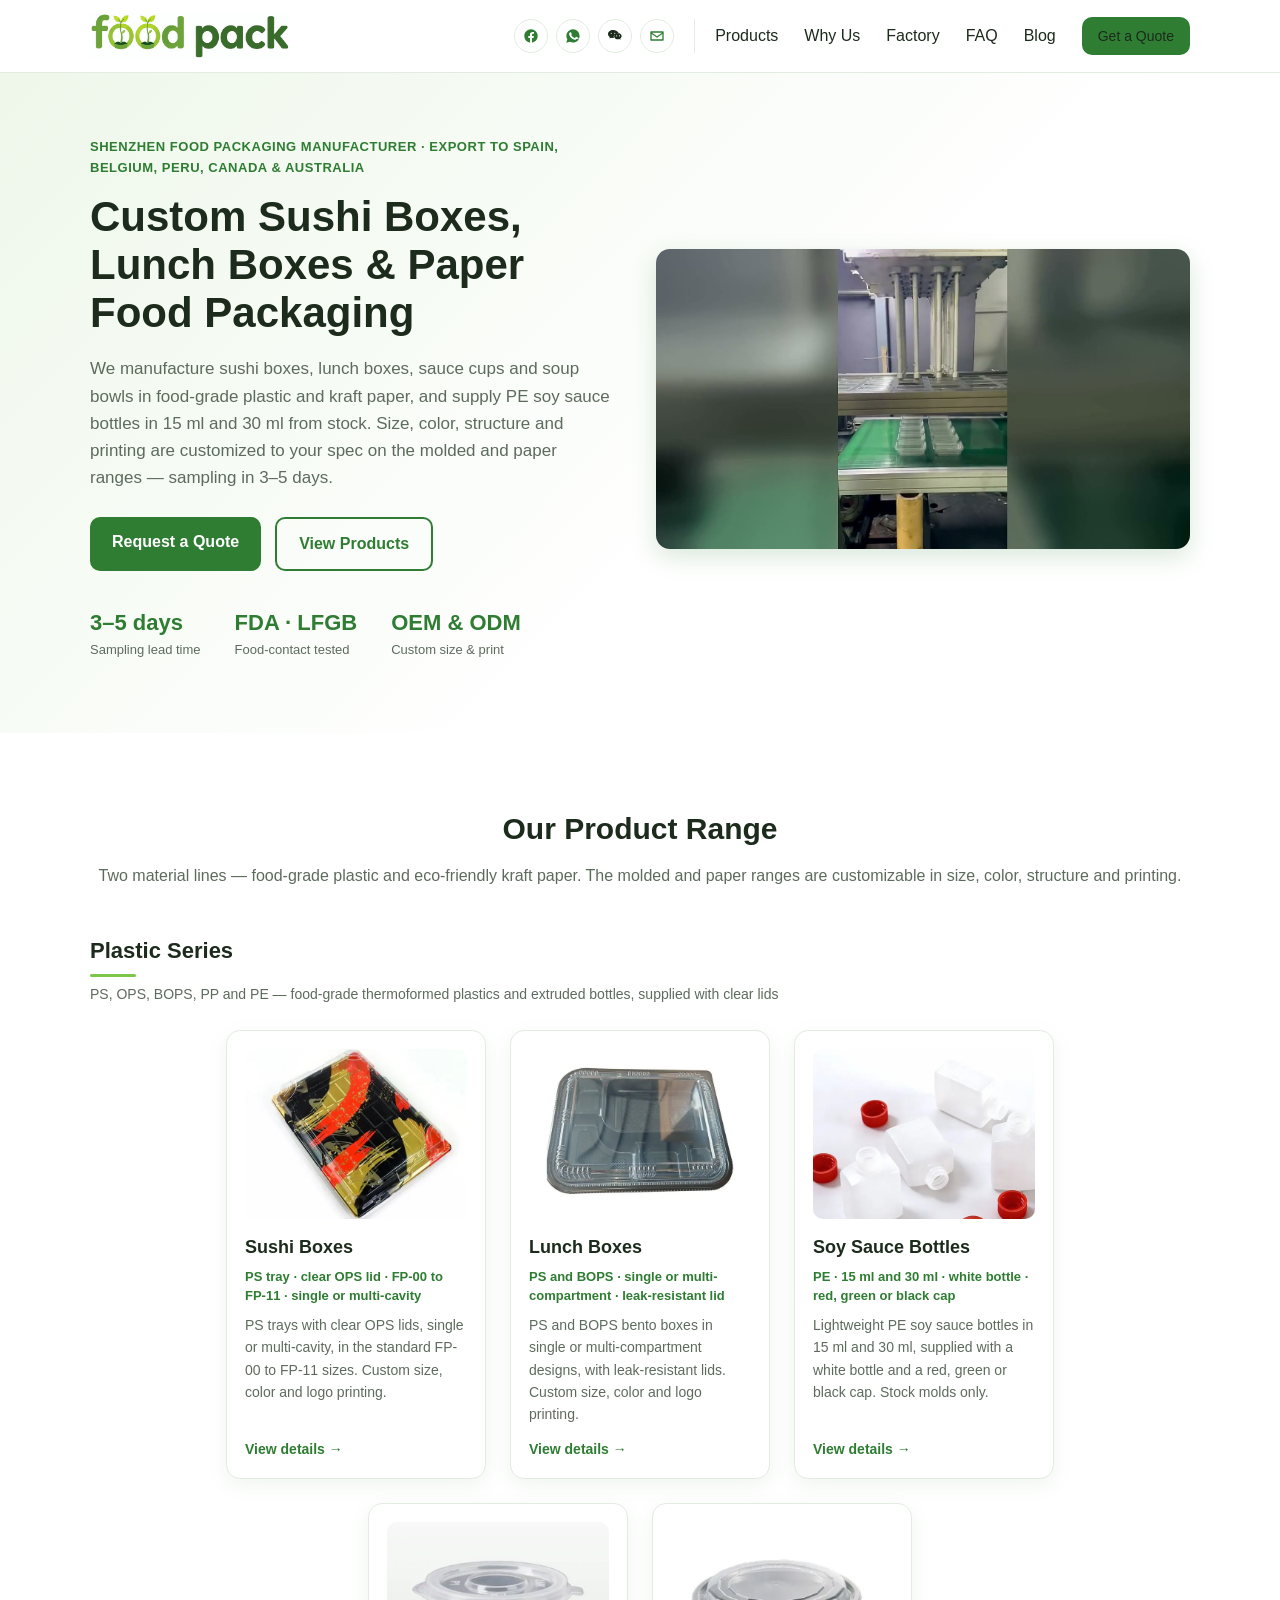
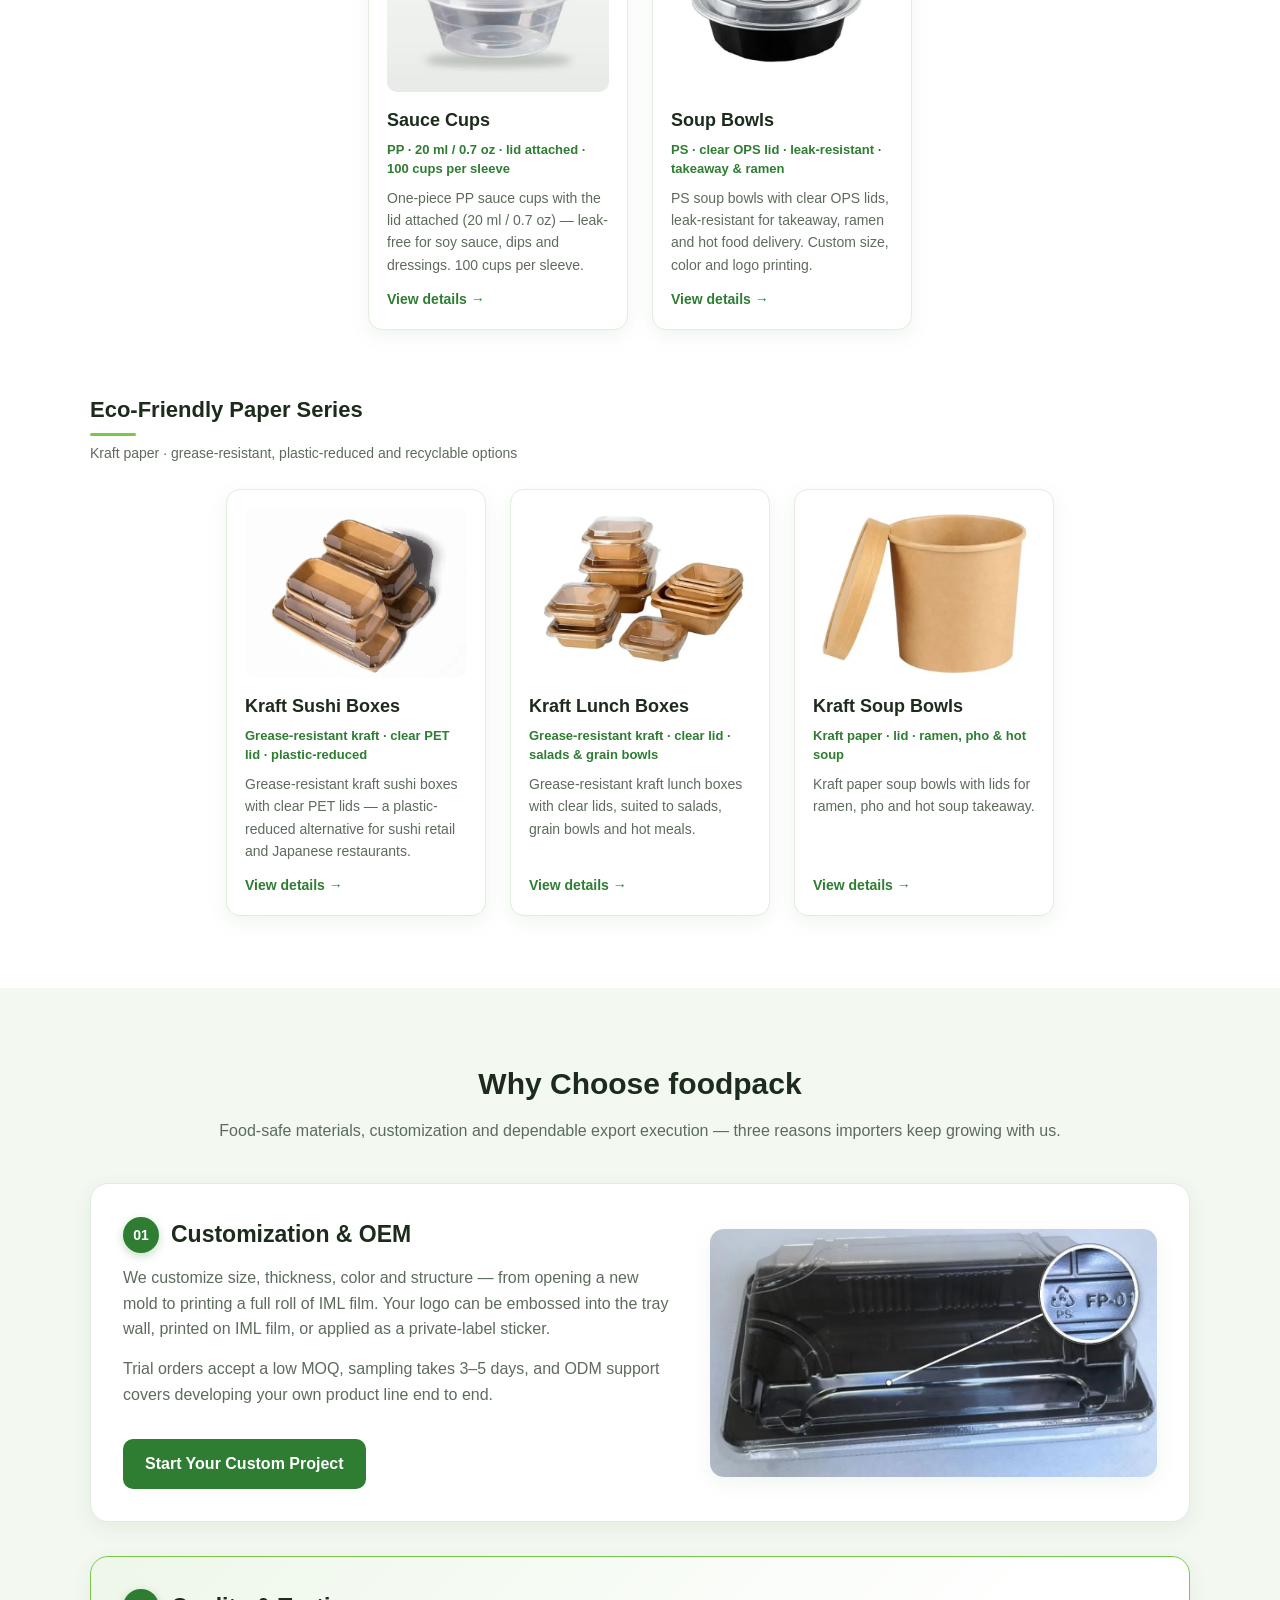
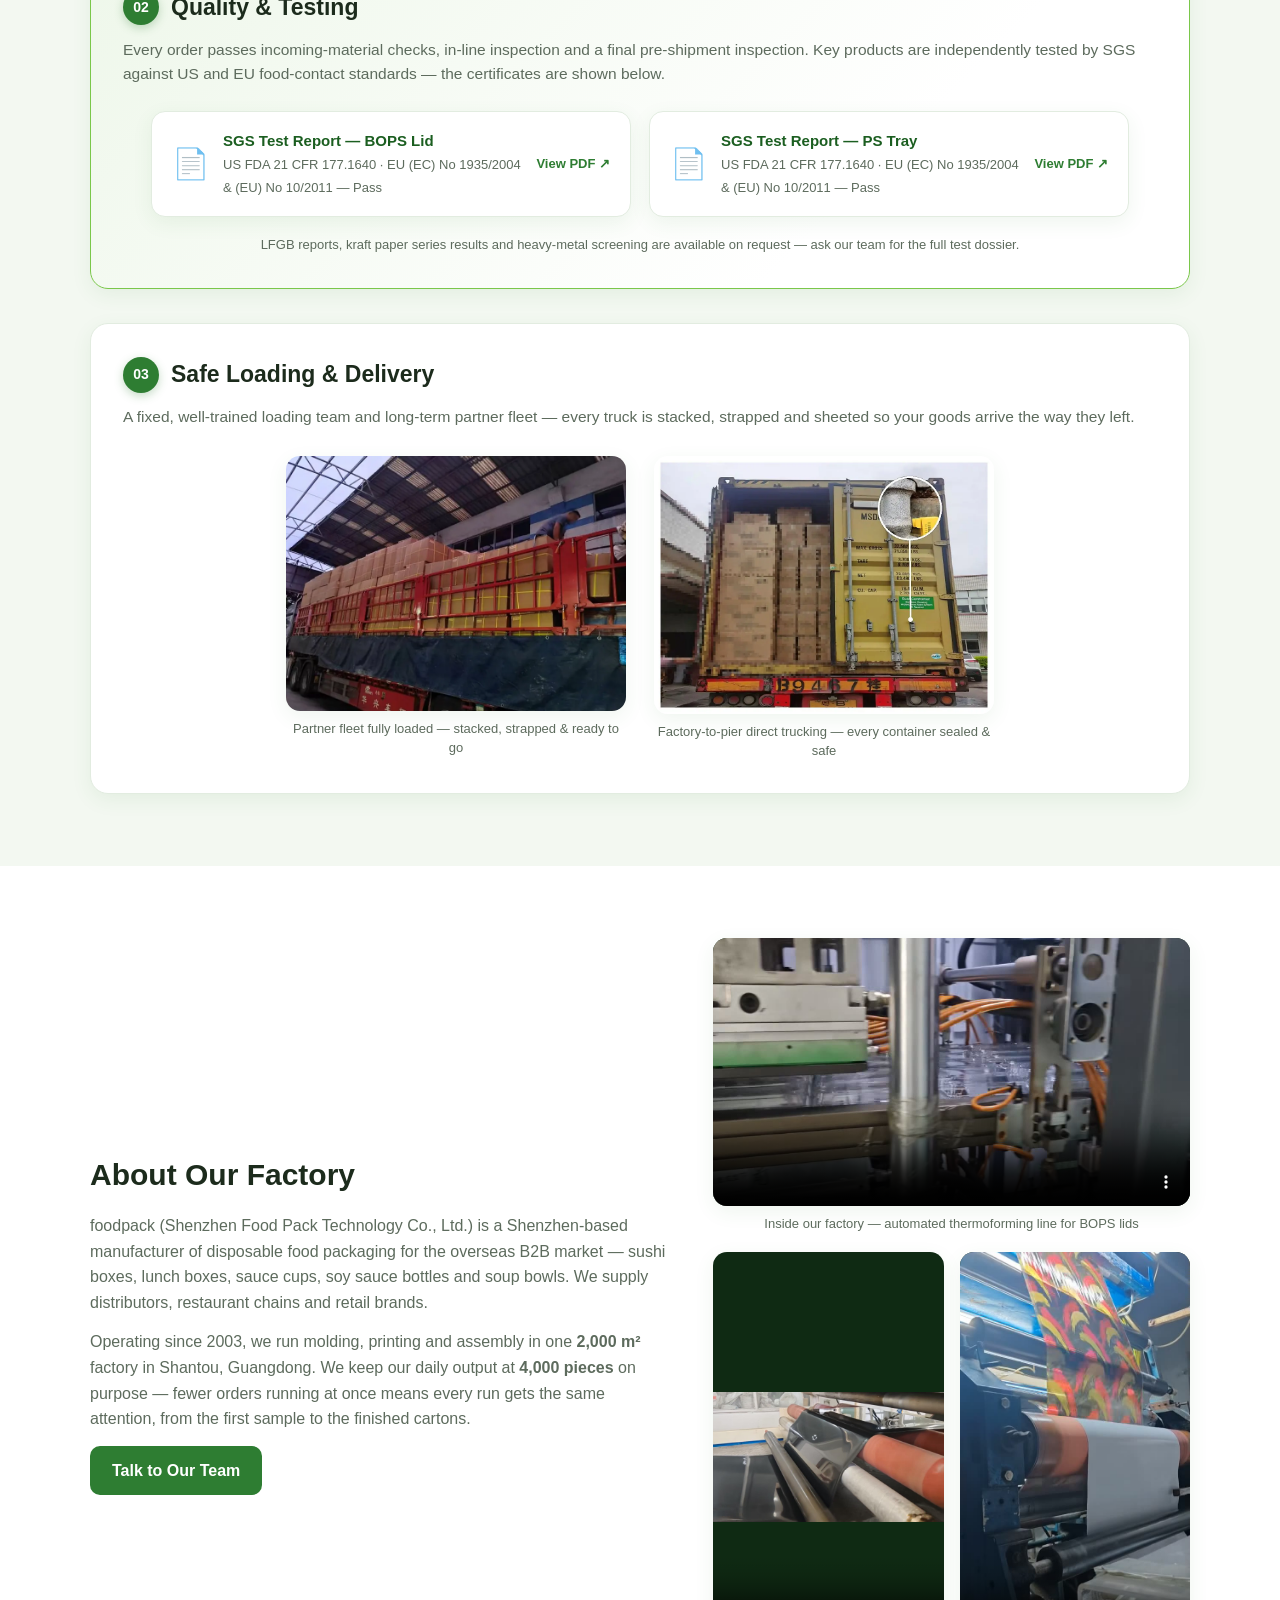
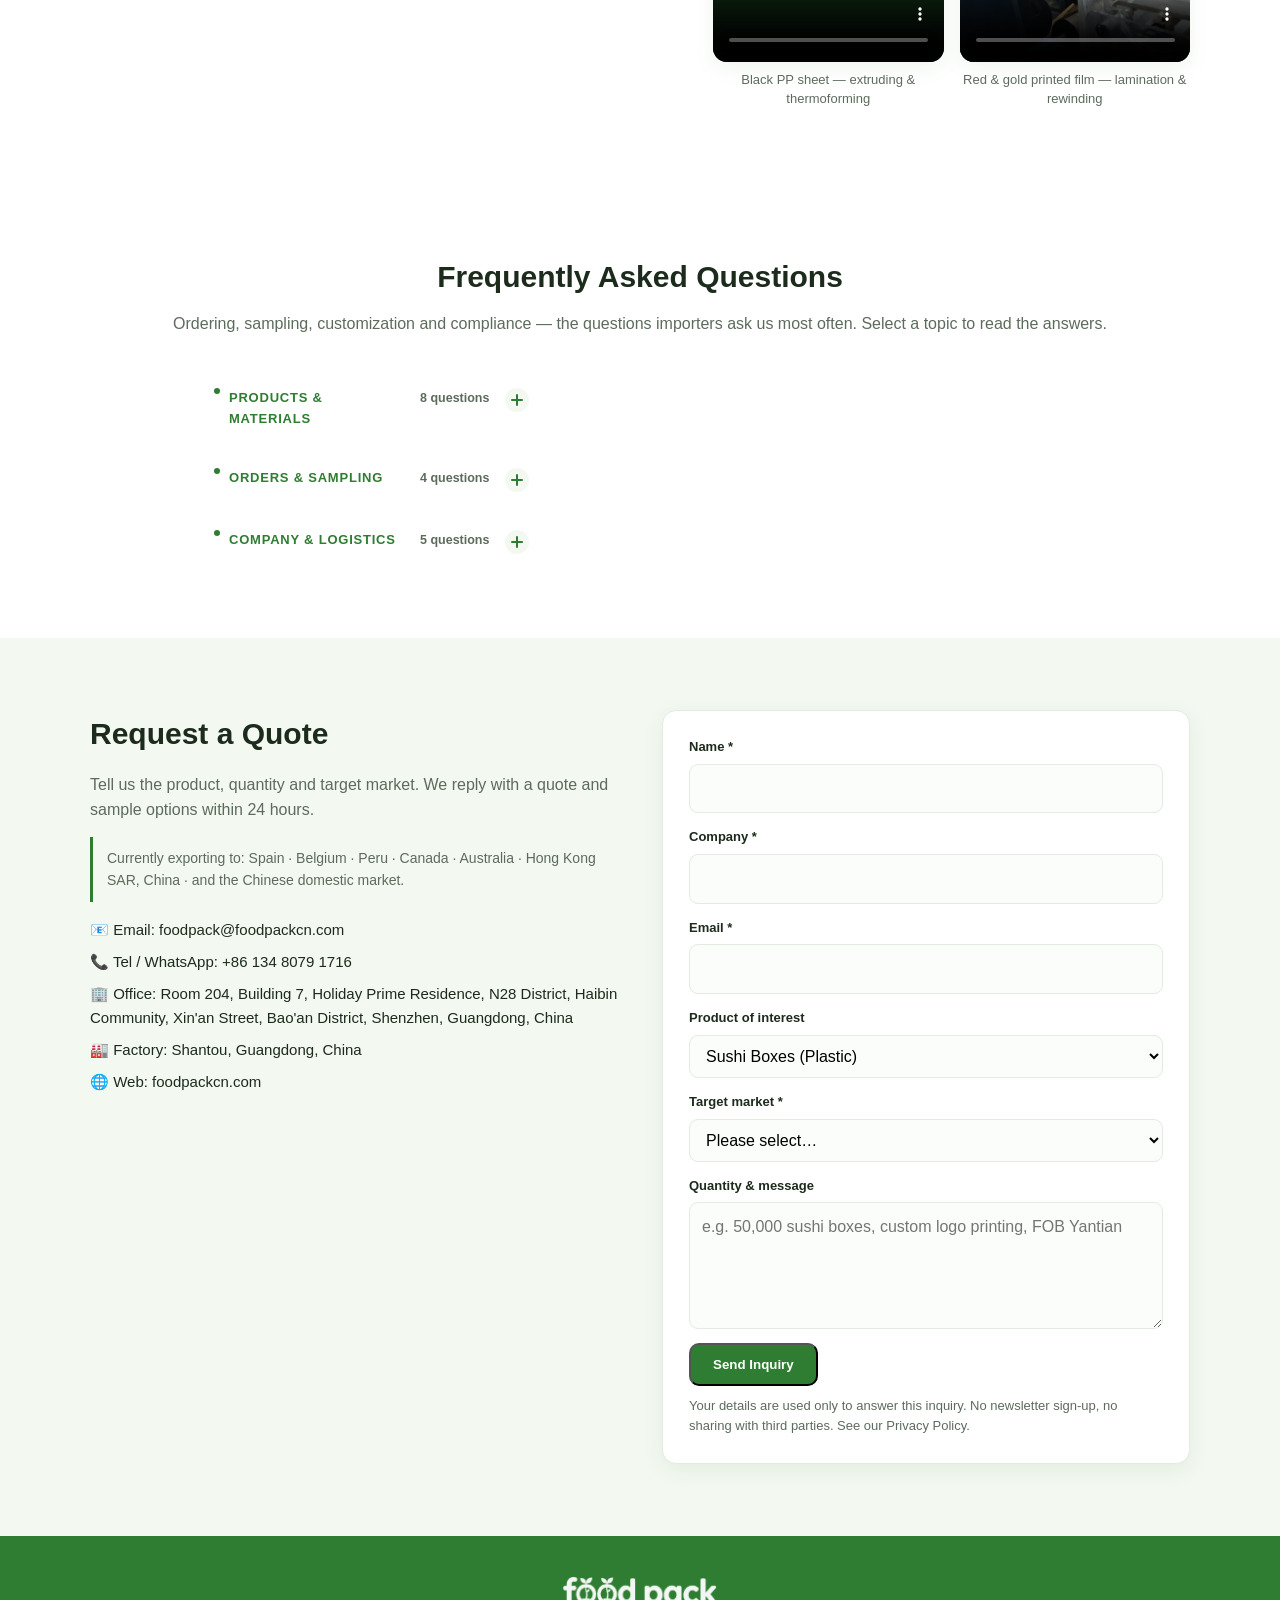
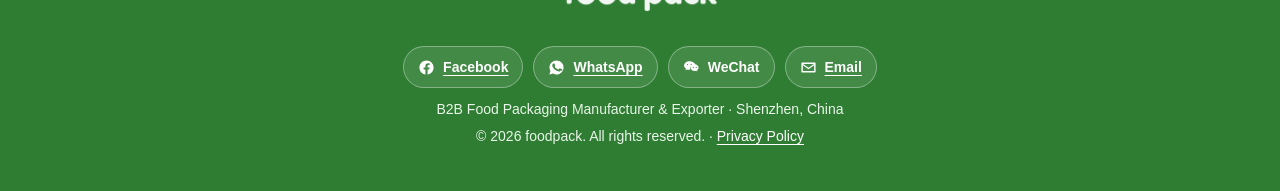
==== commit 6fe9d2a9: "homepage: revert hero video to the original 22.5s cut (960x540)" ====
--- a/index.html
+++ b/index.html
@@ -240,11 +240,11 @@
       {
         "@type": "VideoObject",
         "@id": "https://foodpackcn.com/#factory-video",
-        "name": "Sushi box production line — forming to finished boxes",
+        "name": "Sushi box production line — thermoforming to printed boxes",
         "description": "Inside the foodpack plant in Shantou, Guangdong: a multi-cavity tool forms PS sheet into sushi trays on our own line, then finished boxes travel down the conveyor ready for export packing.",
         "thumbnailUrl": ["https://foodpackcn.com/assets/video/sushi-box-thermoforming-line-poster.jpg"],
         "uploadDate": "2026-10-11",
-        "duration": "PT12.7S",
+        "duration": "PT22.5S",
         "contentUrl": "https://foodpackcn.com/assets/video/sushi-box-thermoforming-line.mp4",
         "encodingFormat": "video/mp4",
         "publisher": { "@id": "https://foodpackcn.com/#organization" },
@@ -451,8 +451,8 @@
       </div>
         <div class="hero-art" data-page-node-id="xcA88VQdnFkQzBCIb6IErr">
           <figure class="hero-photo" data-page-node-id="C3BBtk08c1KbrlgFzfAftw">
-            <video class="hero-video" autoplay muted loop playsinline preload="metadata" poster="assets/video/sushi-box-thermoforming-line-poster.jpg?v=5" aria-label="foodpack sushi box production: the multi-cavity thermoforming tool presses and forms clear trays, then finished black sushi boxes travel along the green conveyor">
-              <source src="assets/video/sushi-box-thermoforming-line.mp4?v=5" type="video/mp4">
+            <video class="hero-video" autoplay muted loop playsinline preload="metadata" poster="assets/video/sushi-box-thermoforming-line-poster.jpg?v=6" aria-label="foodpack sushi box production: thermoforming line first, then the sheet becoming printed finished boxes">
+              <source src="assets/video/sushi-box-thermoforming-line.mp4?v=6" type="video/mp4">
             </video>
           </figure>
         </div>
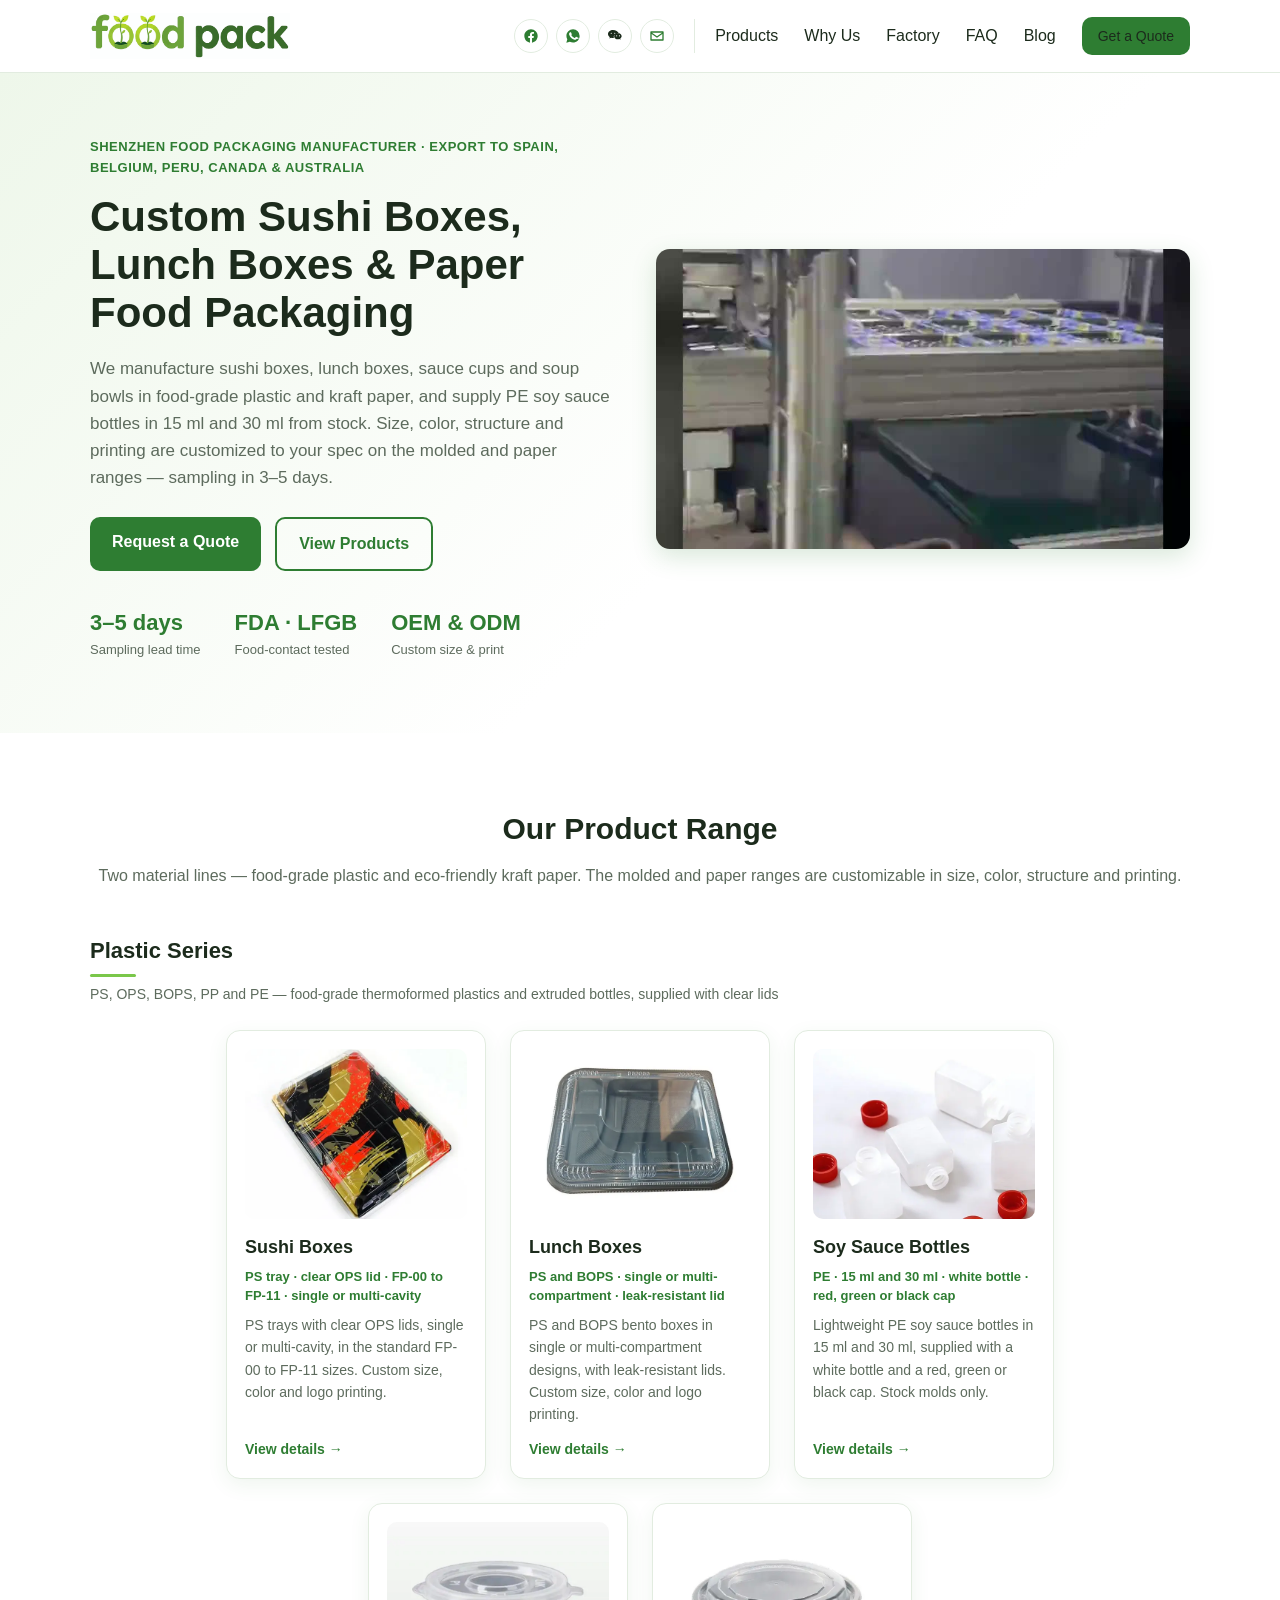
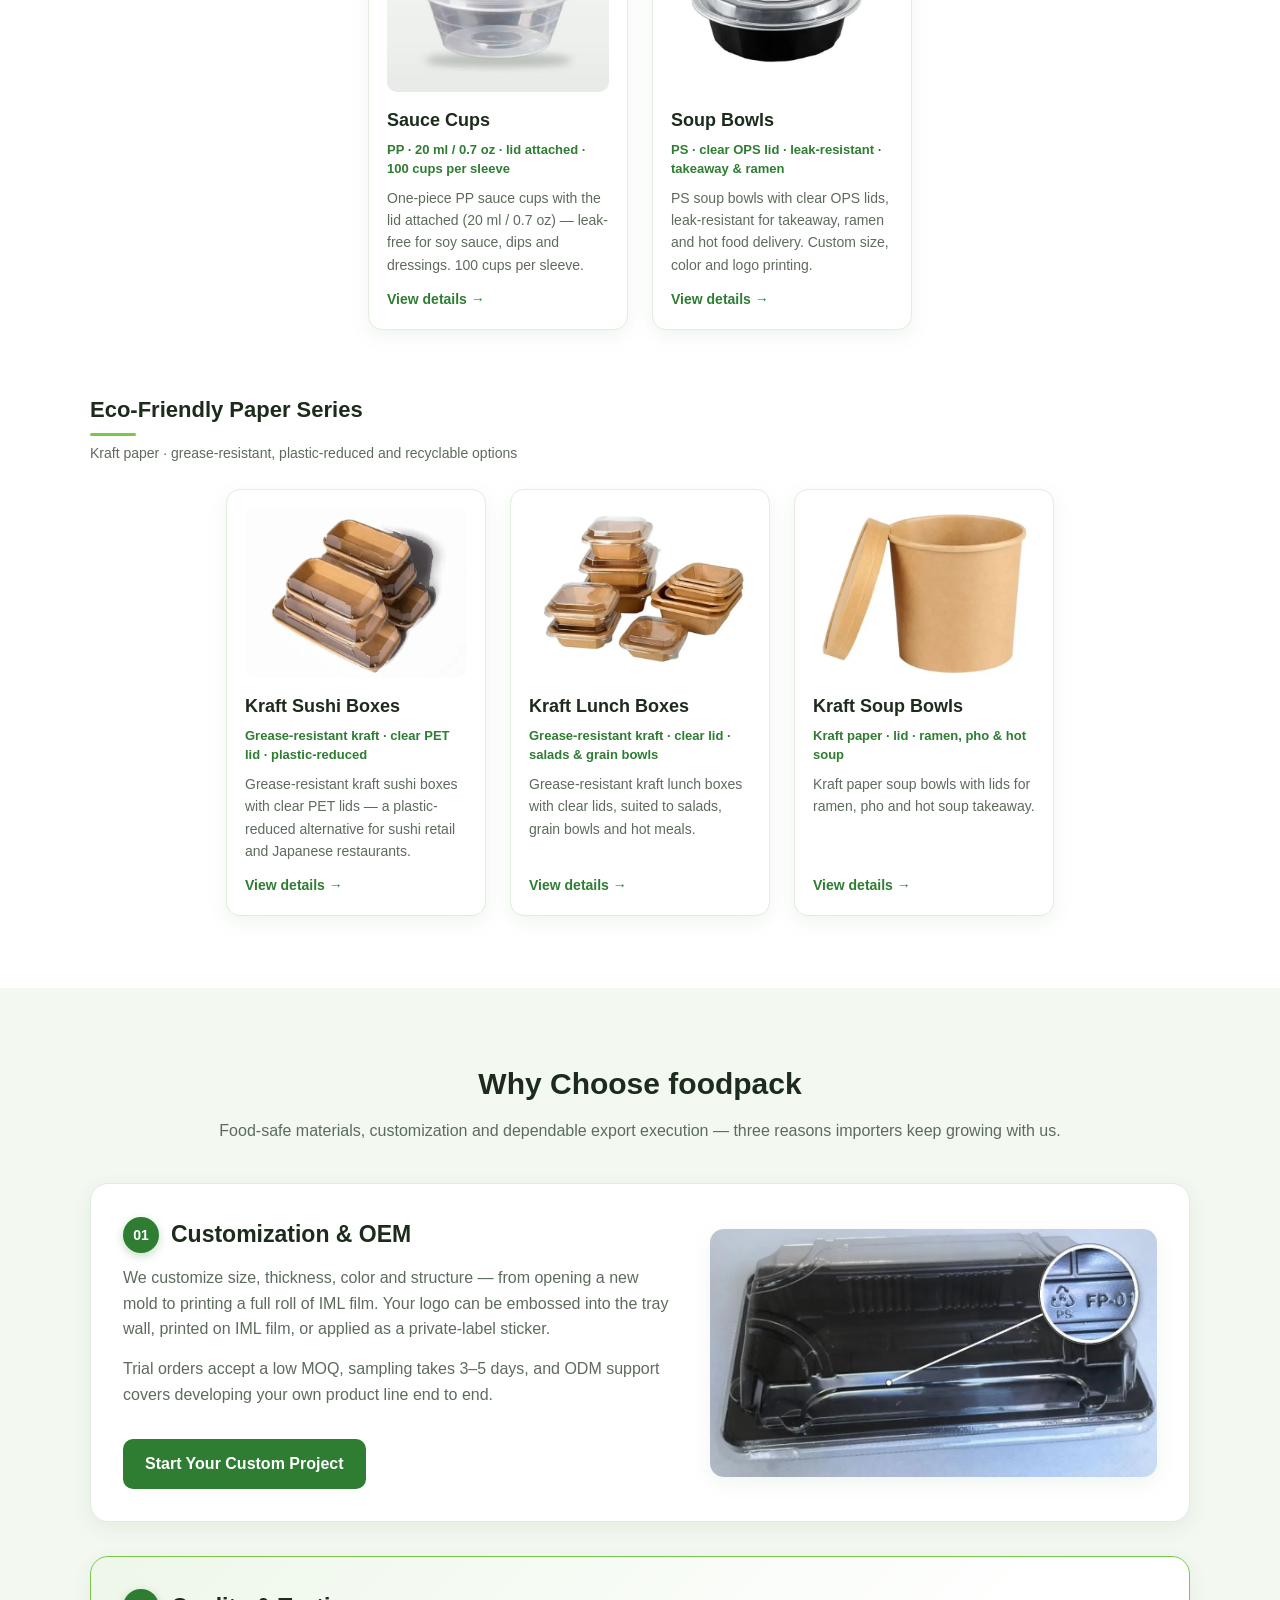
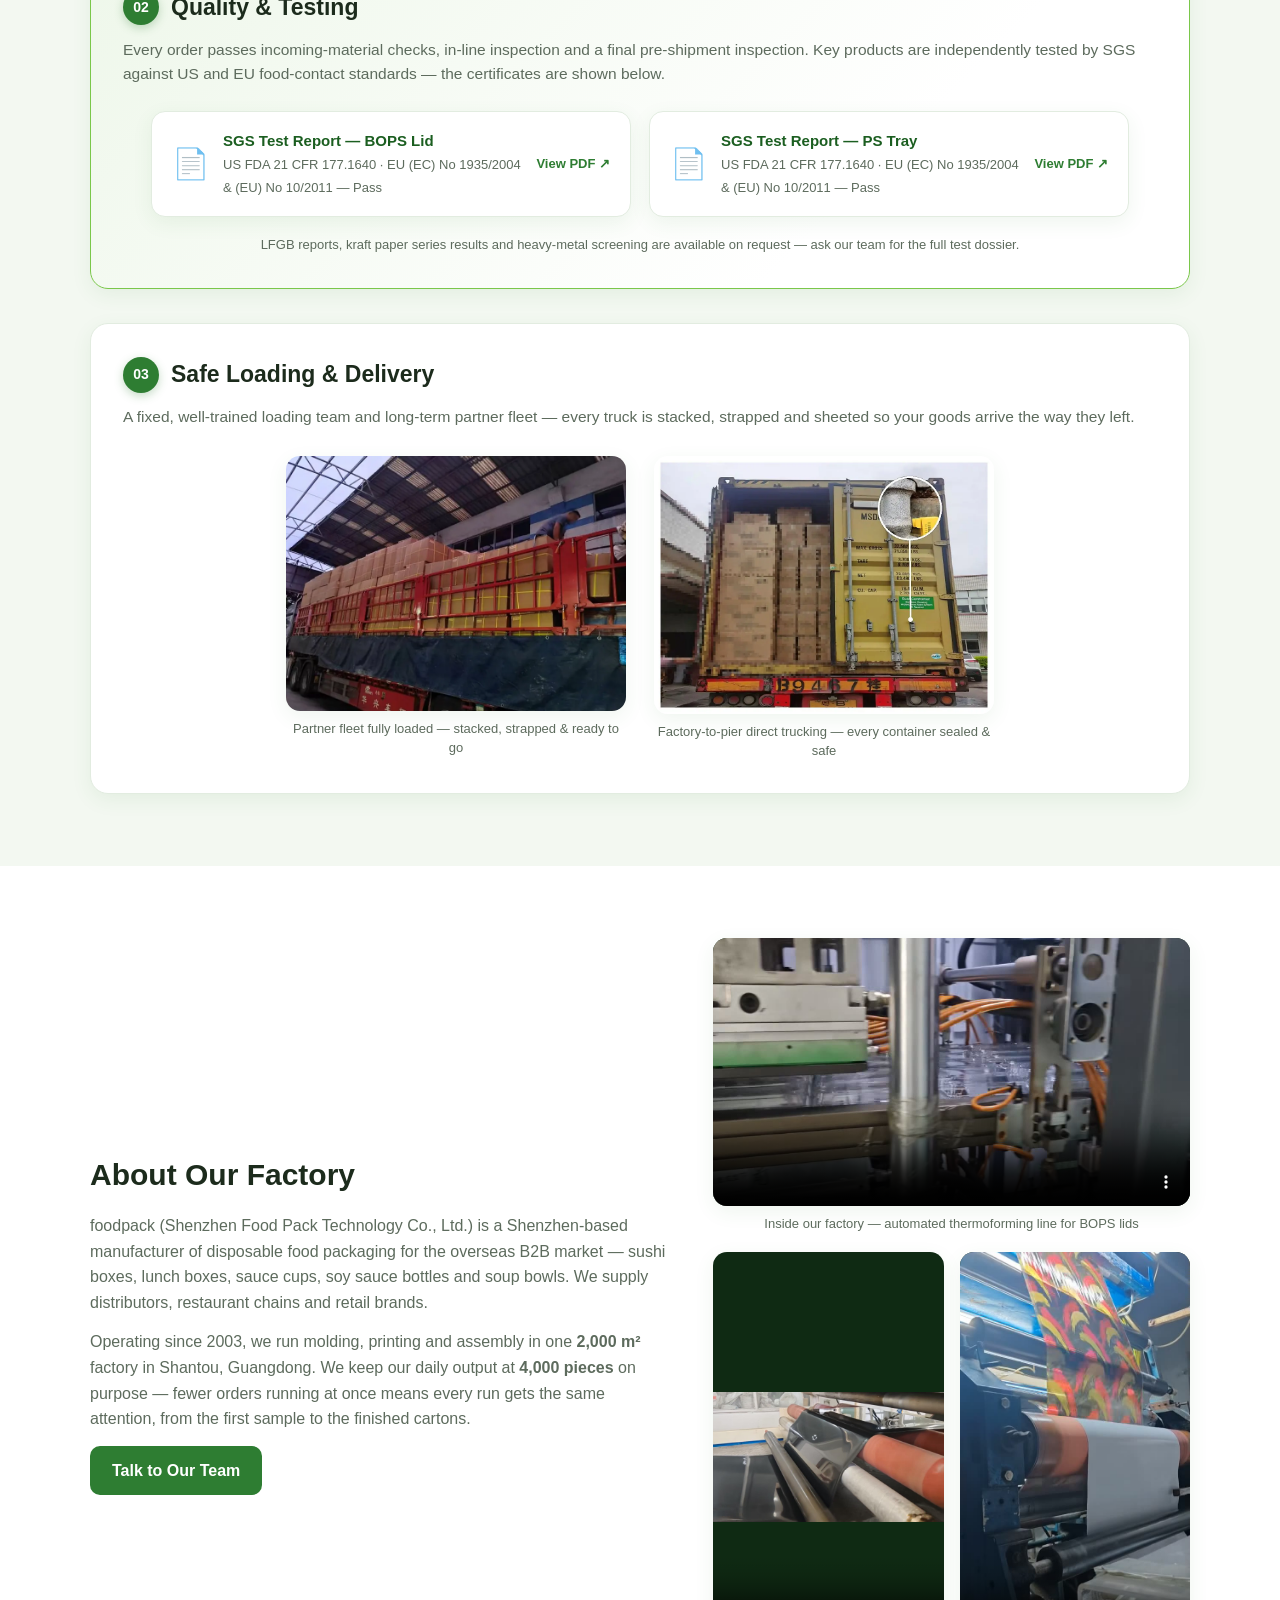
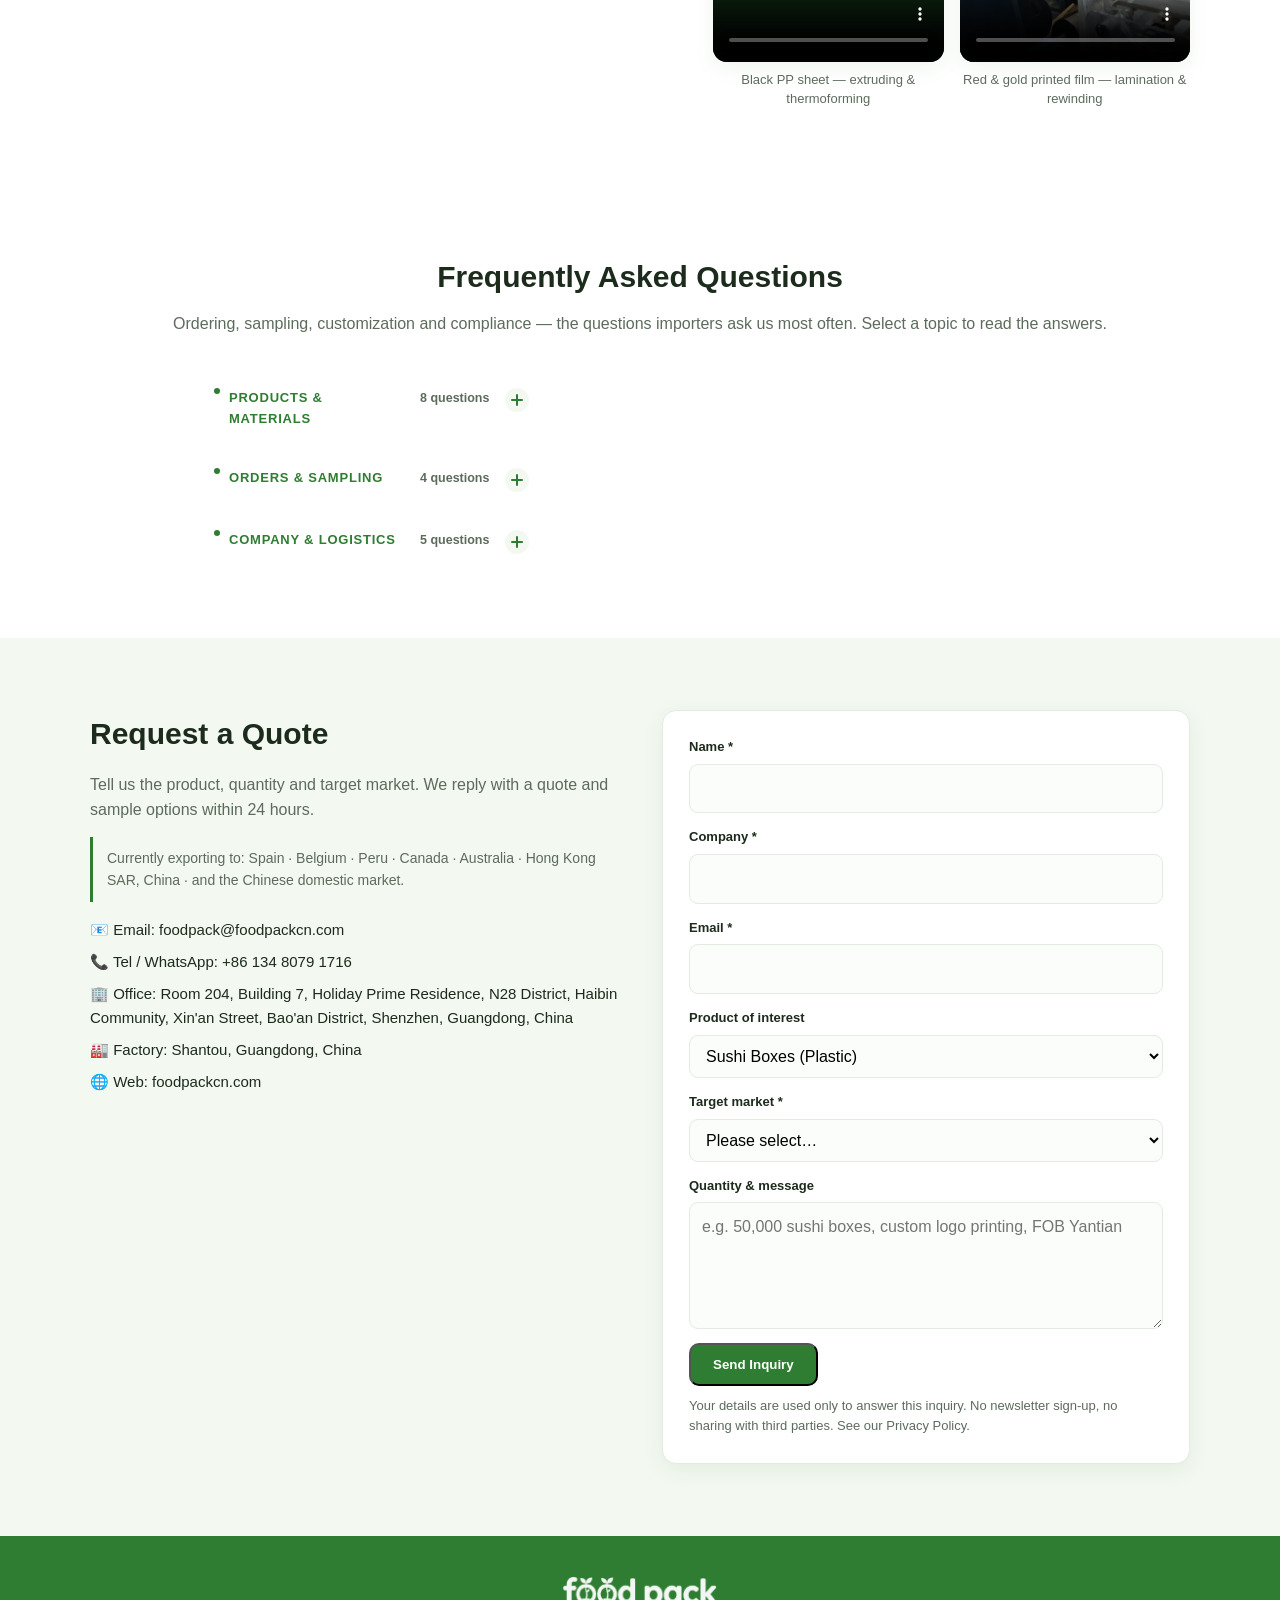
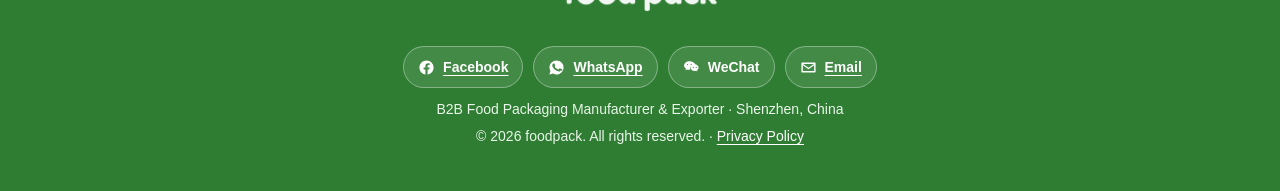
==== commit b0cde34c: "homepage: sharpen-only pass on hero video - upscale to 720p, denoise, unsharp, 1.4 Mbps (was 289 kbp" ====
--- a/index.html
+++ b/index.html
@@ -451,8 +451,8 @@
       </div>
         <div class="hero-art" data-page-node-id="xcA88VQdnFkQzBCIb6IErr">
           <figure class="hero-photo" data-page-node-id="C3BBtk08c1KbrlgFzfAftw">
-            <video class="hero-video" autoplay muted loop playsinline preload="metadata" poster="assets/video/sushi-box-thermoforming-line-poster.jpg?v=6" aria-label="foodpack sushi box production: thermoforming line first, then the sheet becoming printed finished boxes">
-              <source src="assets/video/sushi-box-thermoforming-line.mp4?v=6" type="video/mp4">
+            <video class="hero-video" autoplay muted loop playsinline preload="metadata" poster="assets/video/sushi-box-thermoforming-line-poster.jpg?v=7" aria-label="foodpack sushi box production: thermoforming line first, then the sheet becoming printed finished boxes">
+              <source src="assets/video/sushi-box-thermoforming-line.mp4?v=7" type="video/mp4">
             </video>
           </figure>
         </div>
